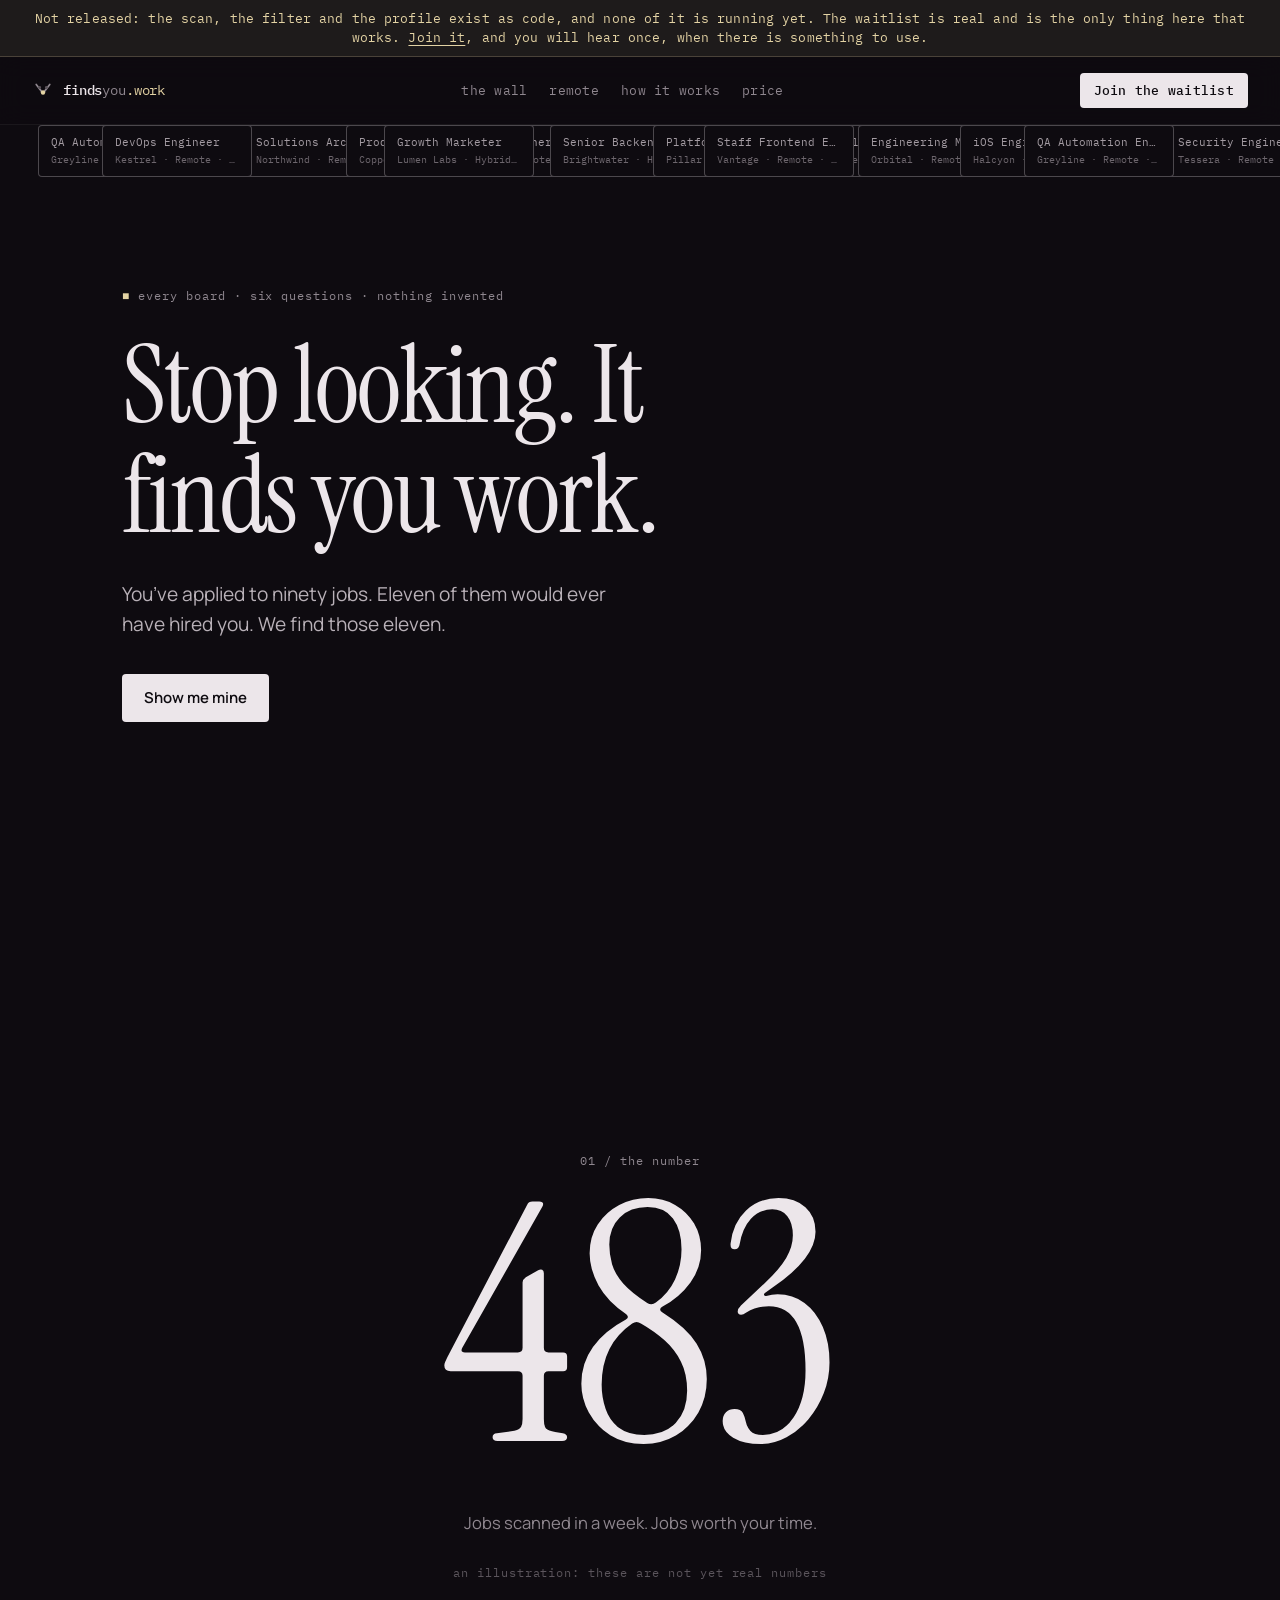
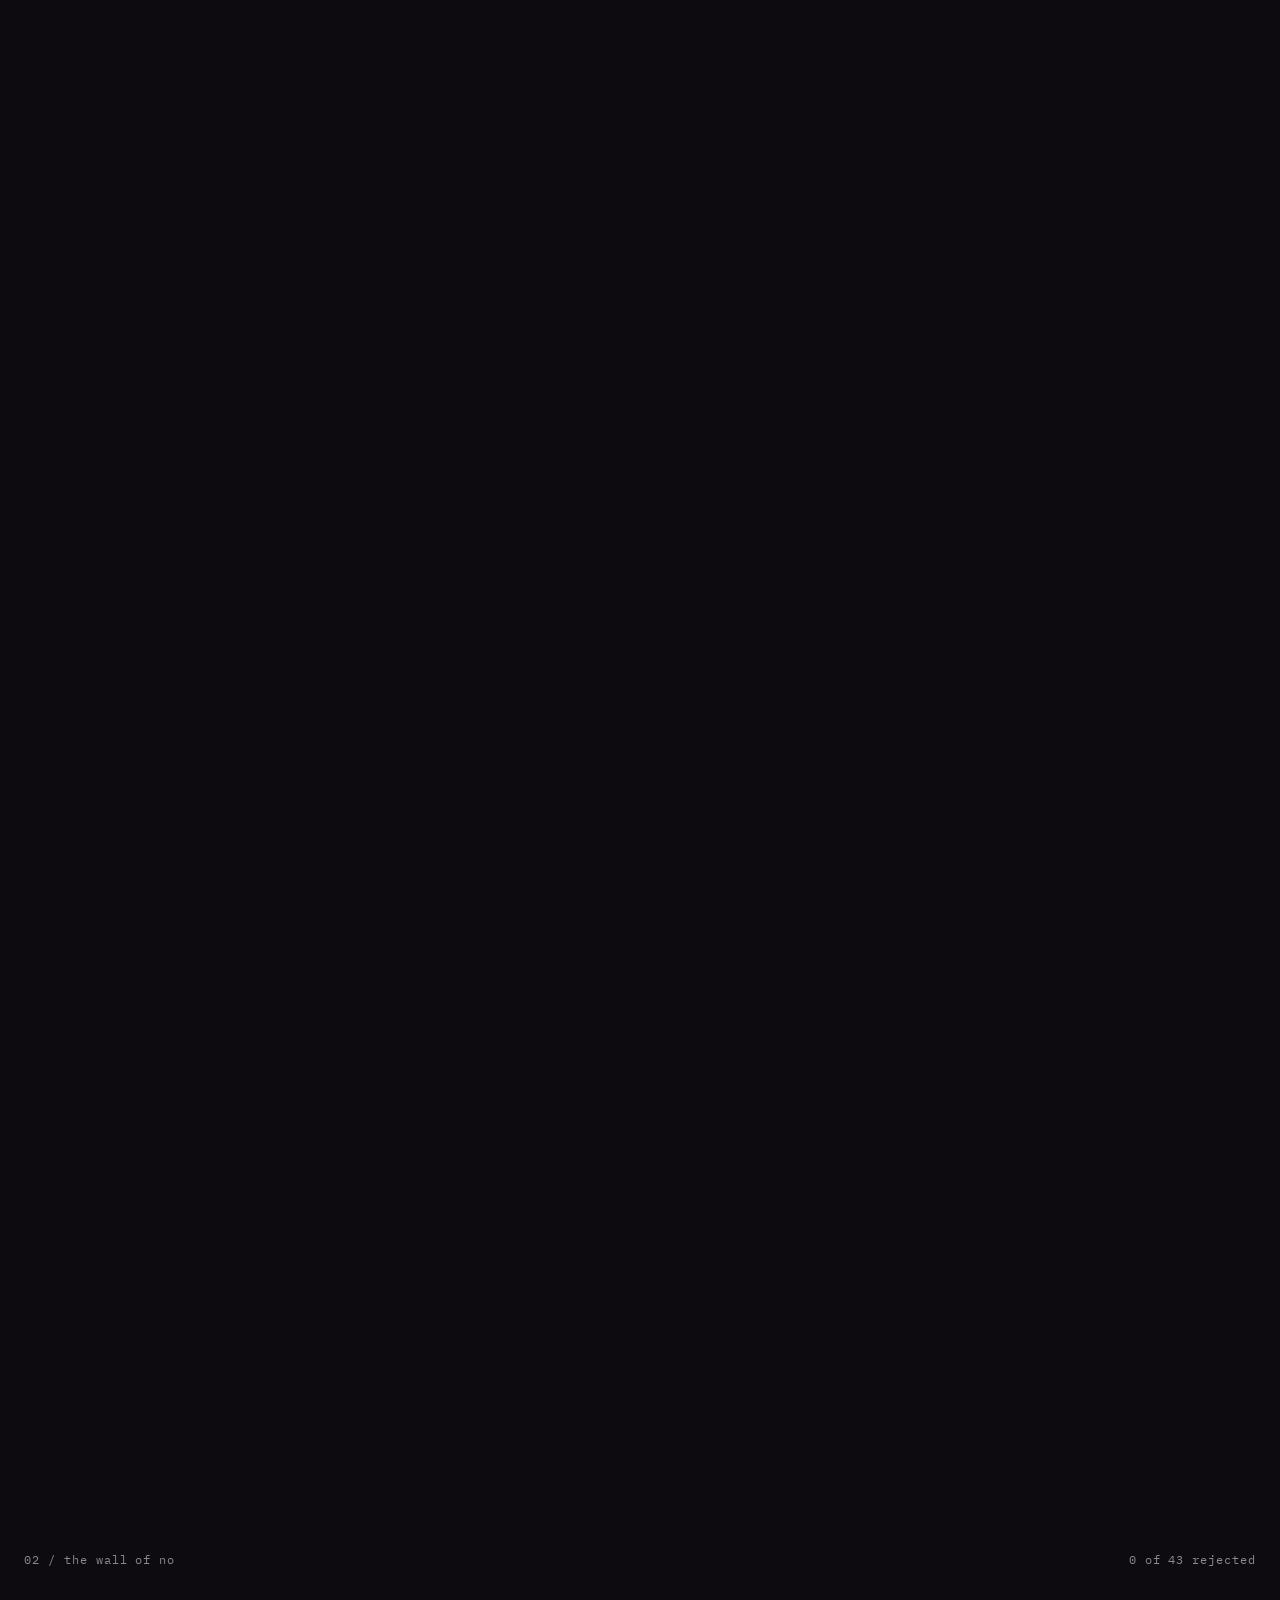
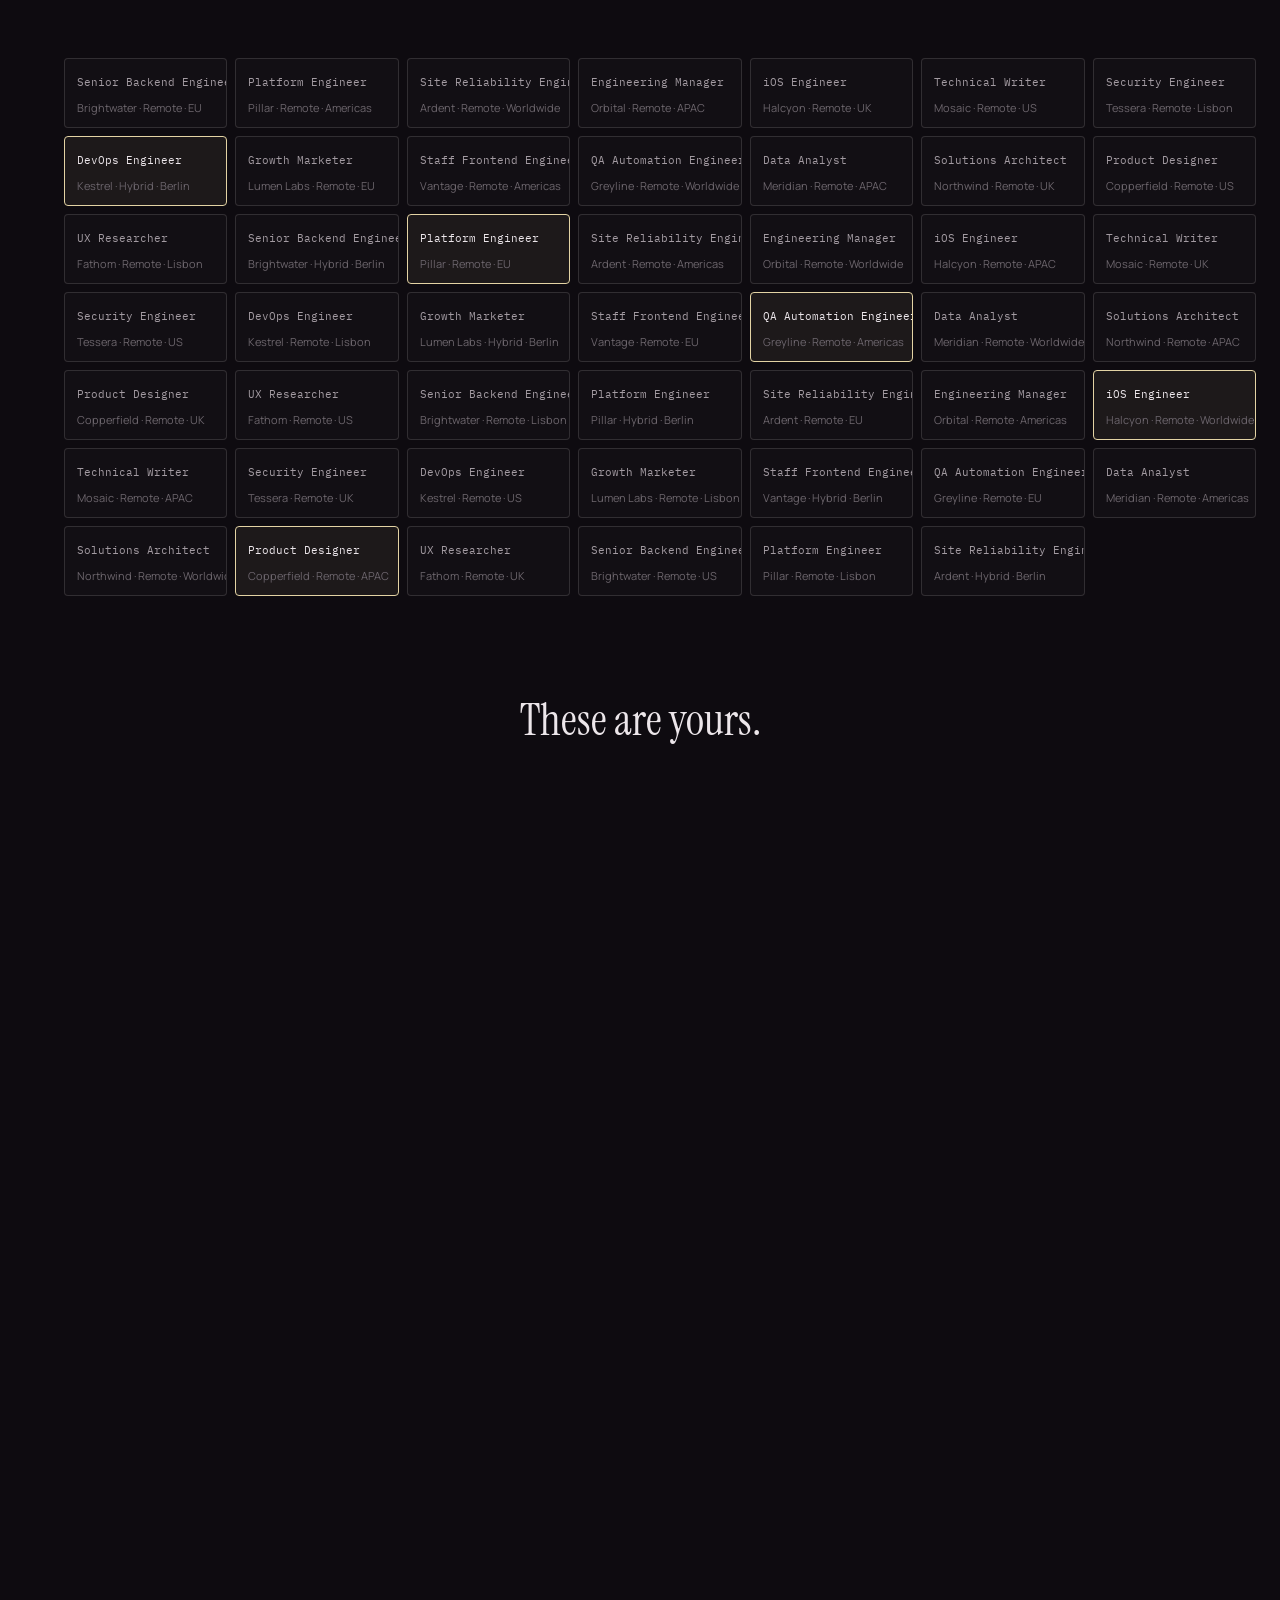
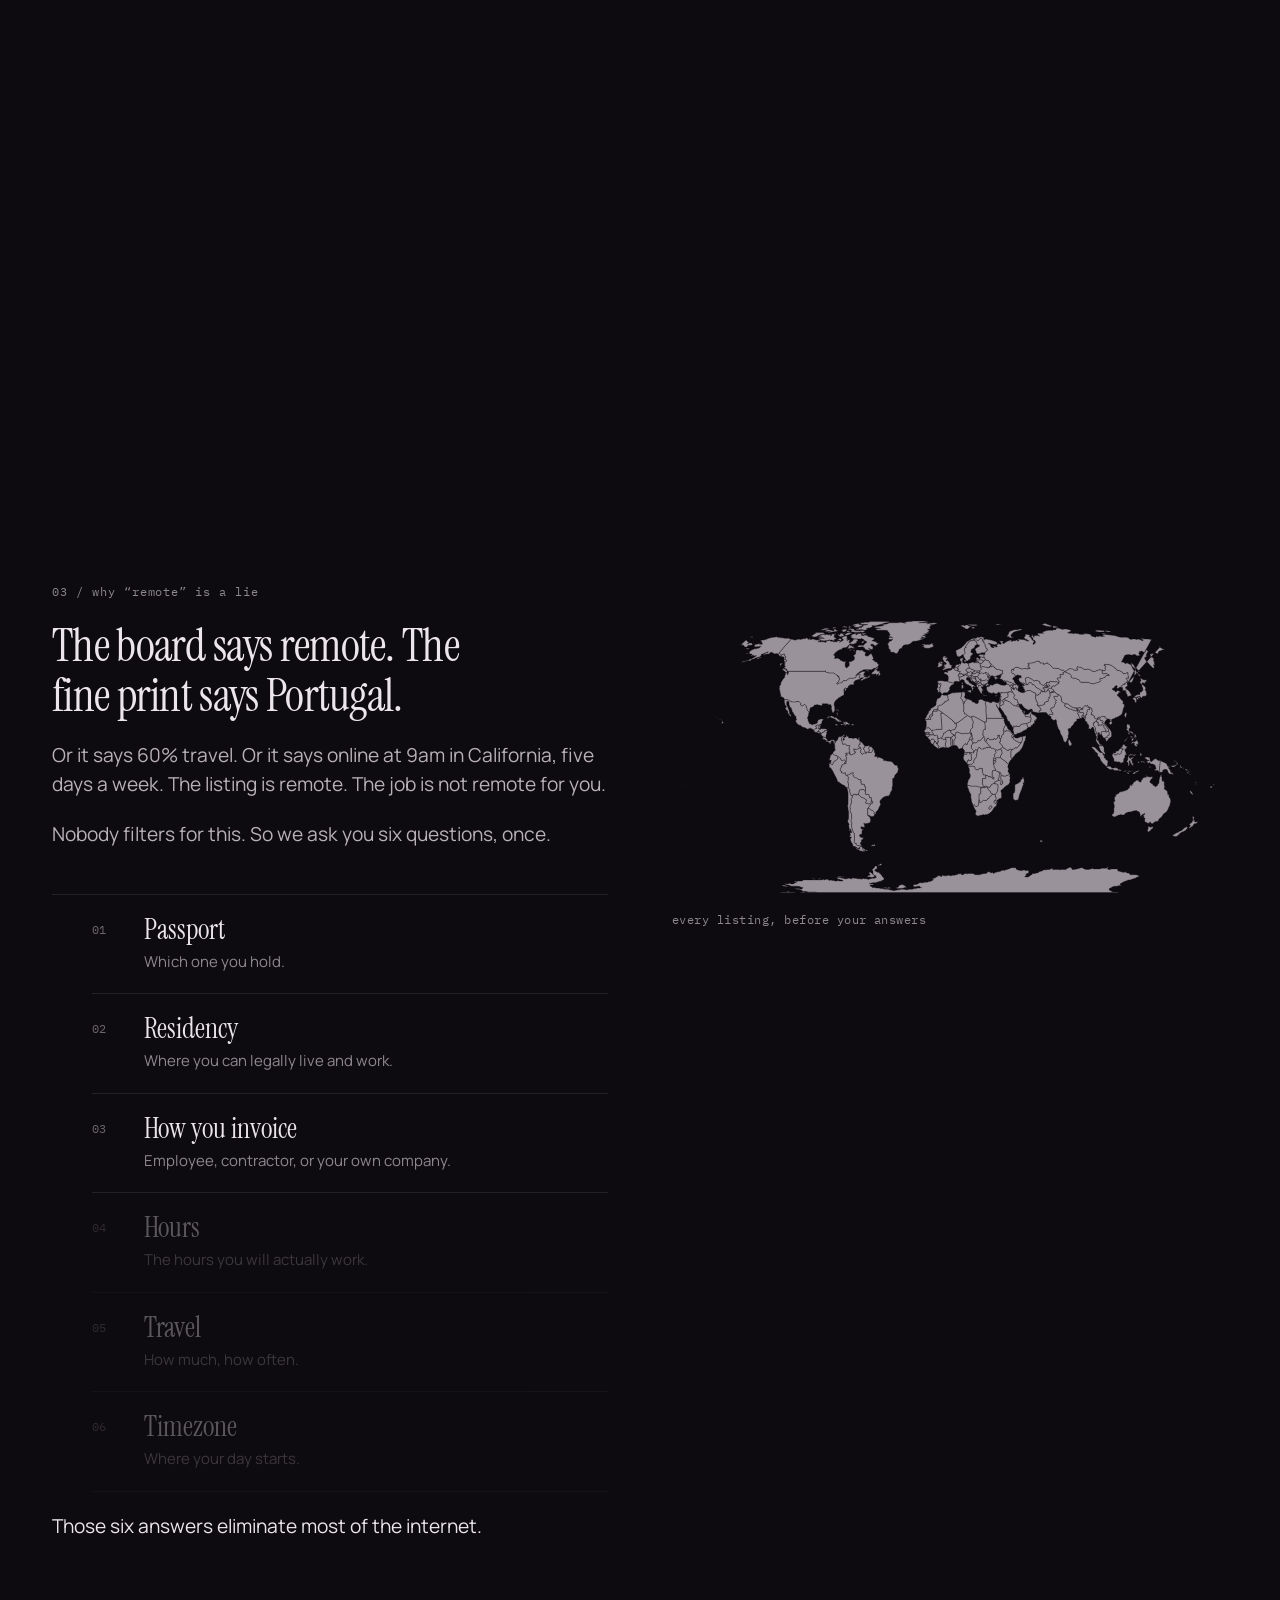
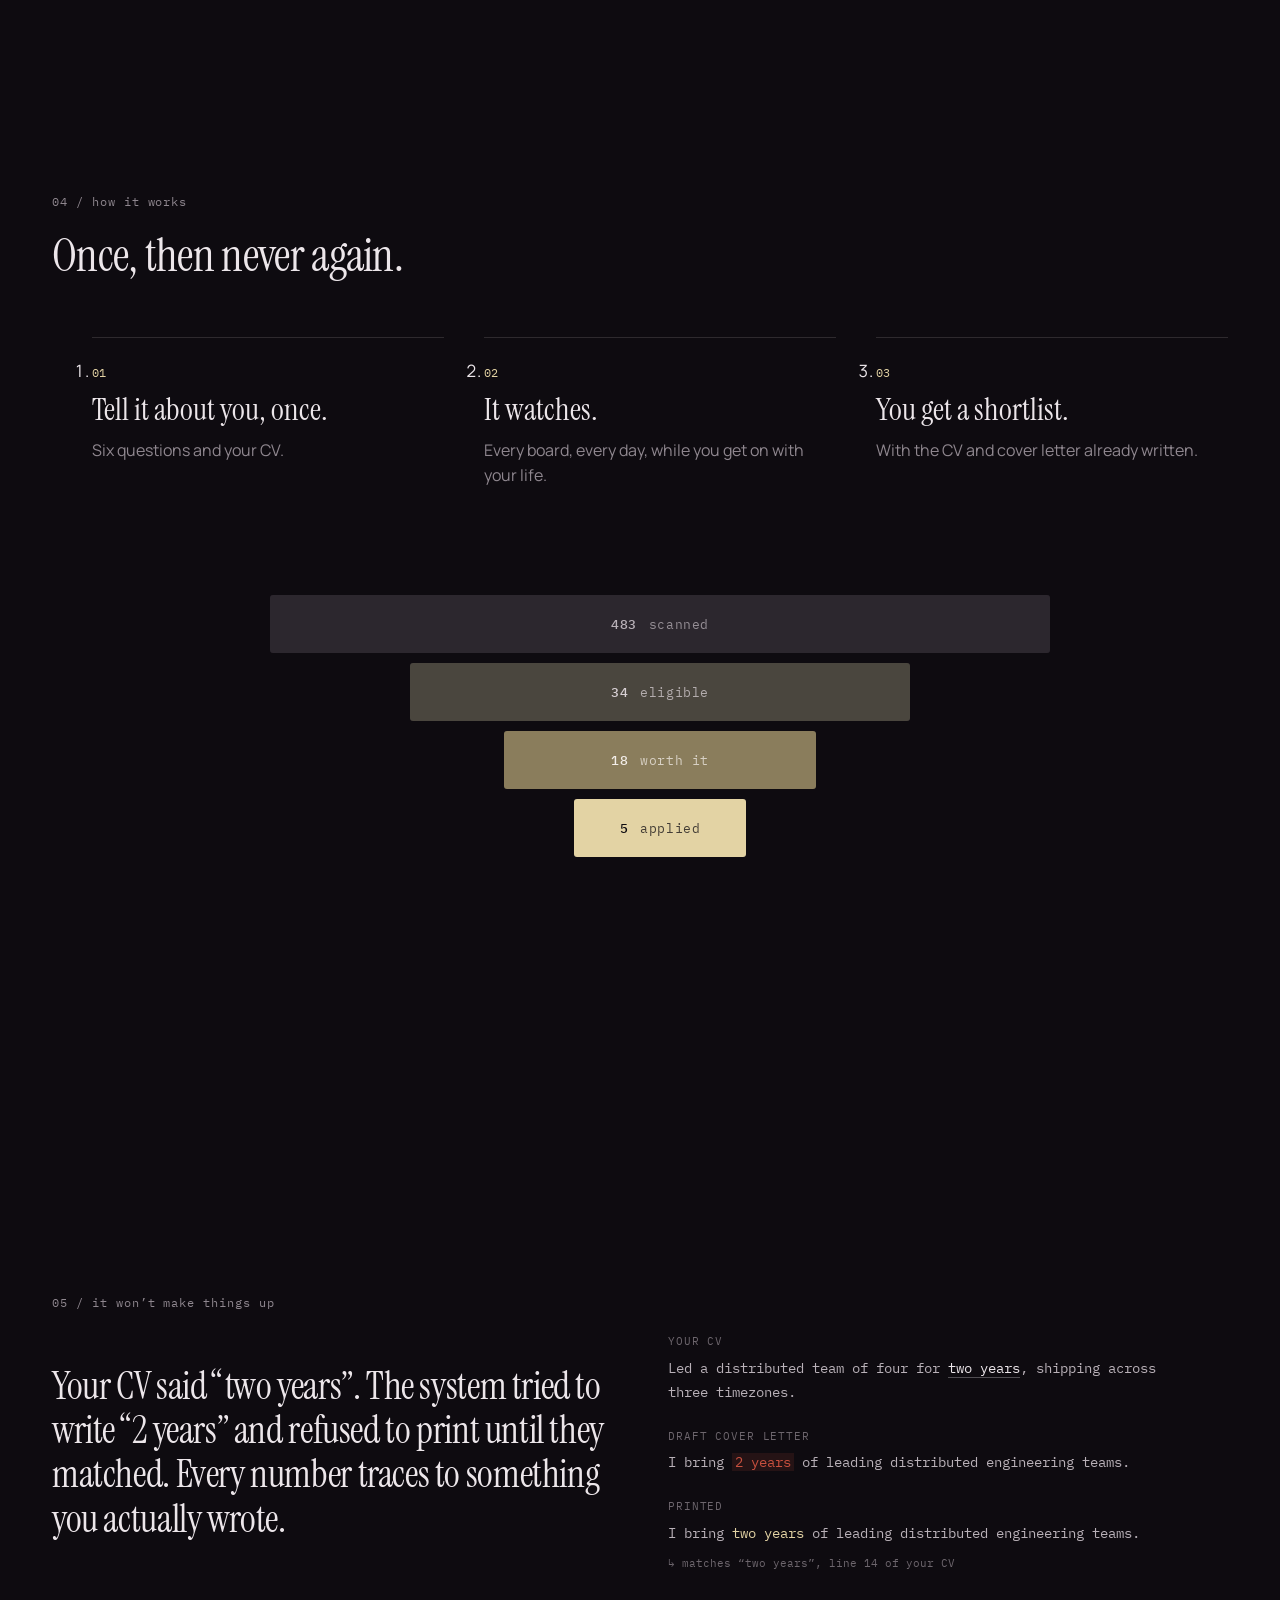
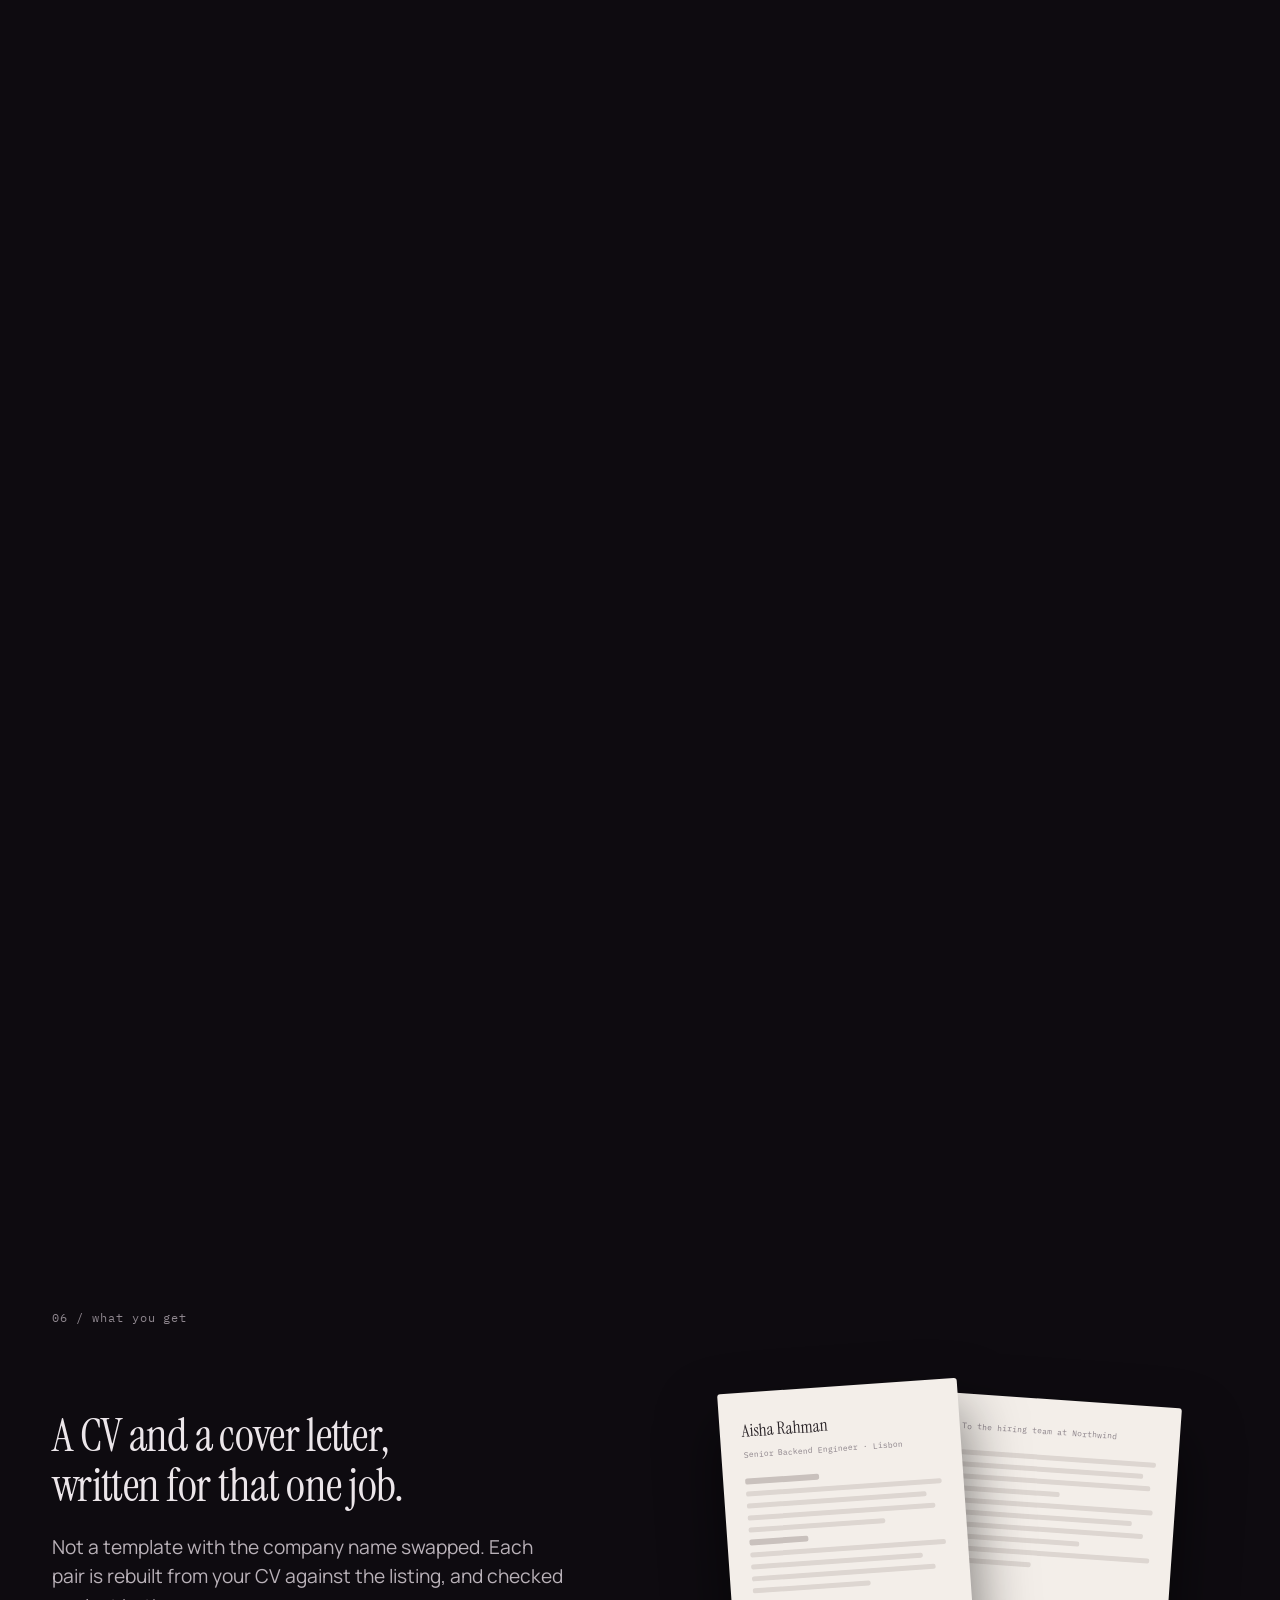
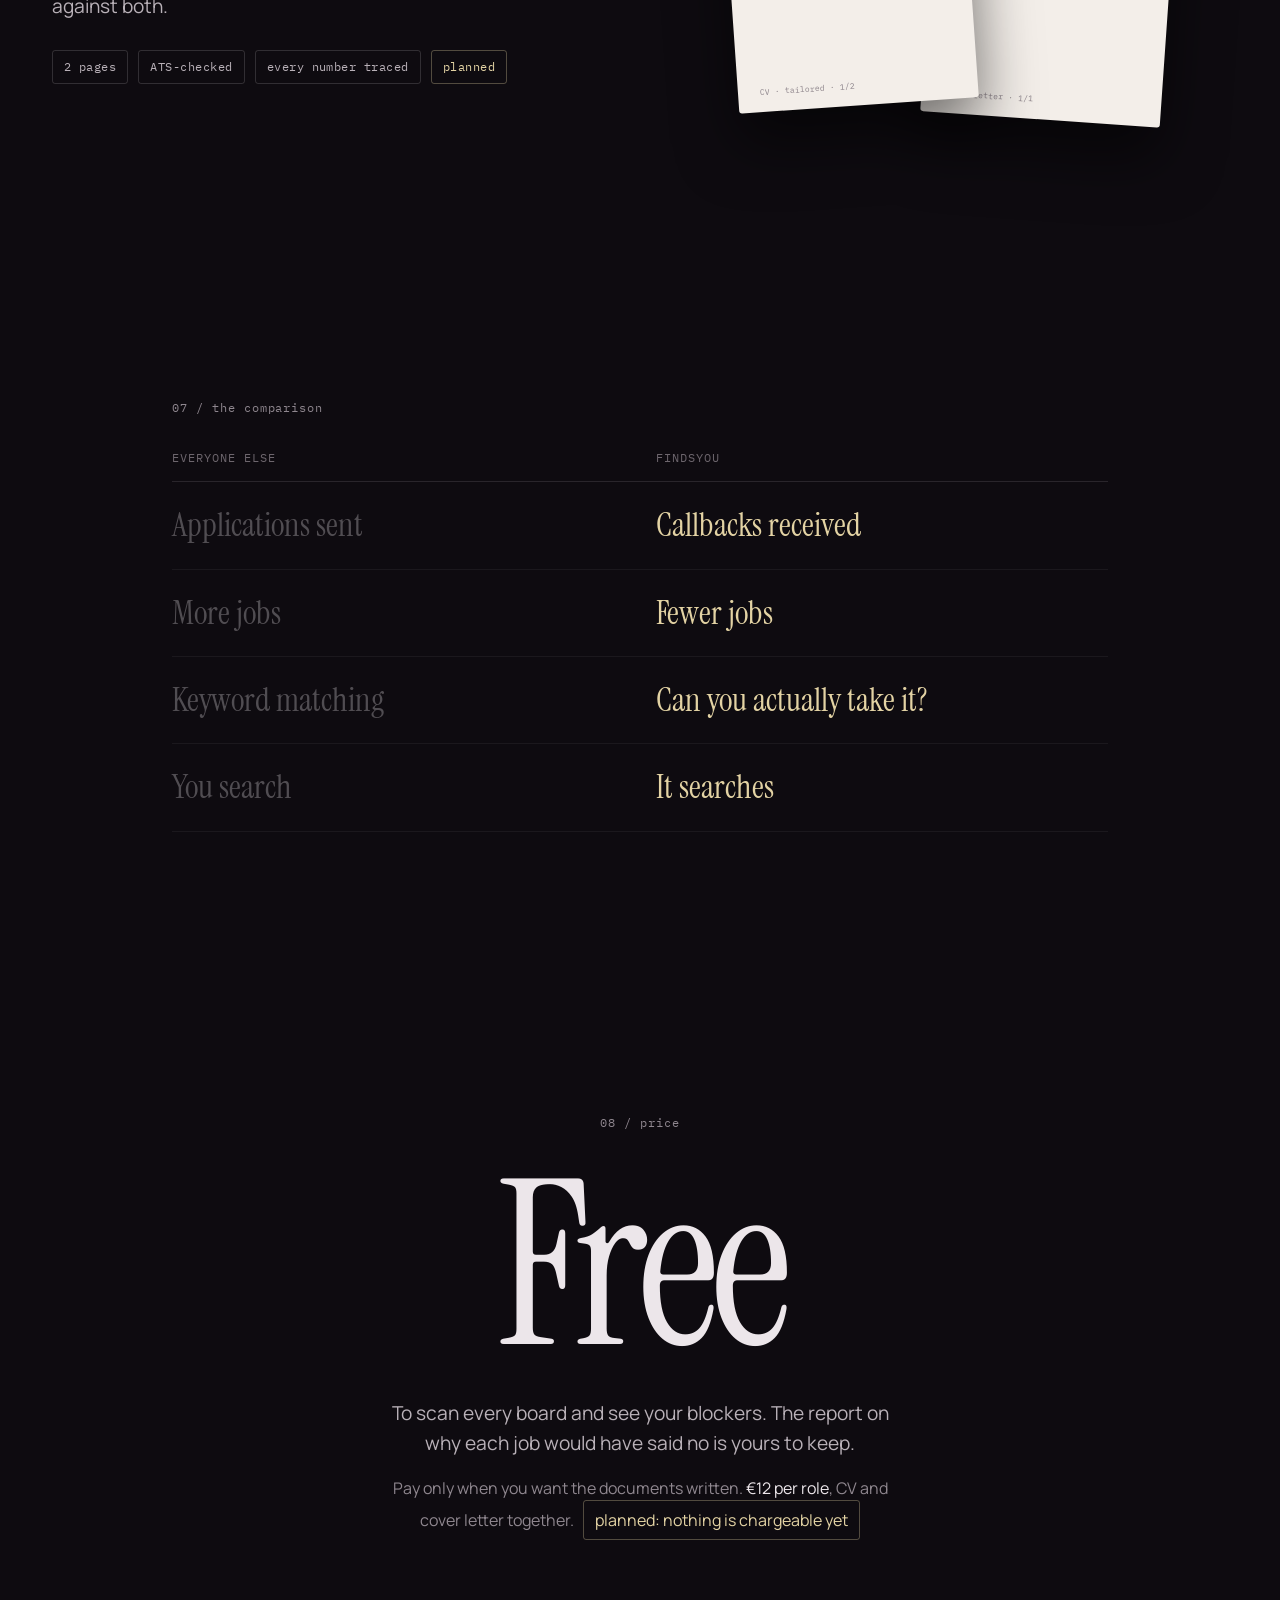
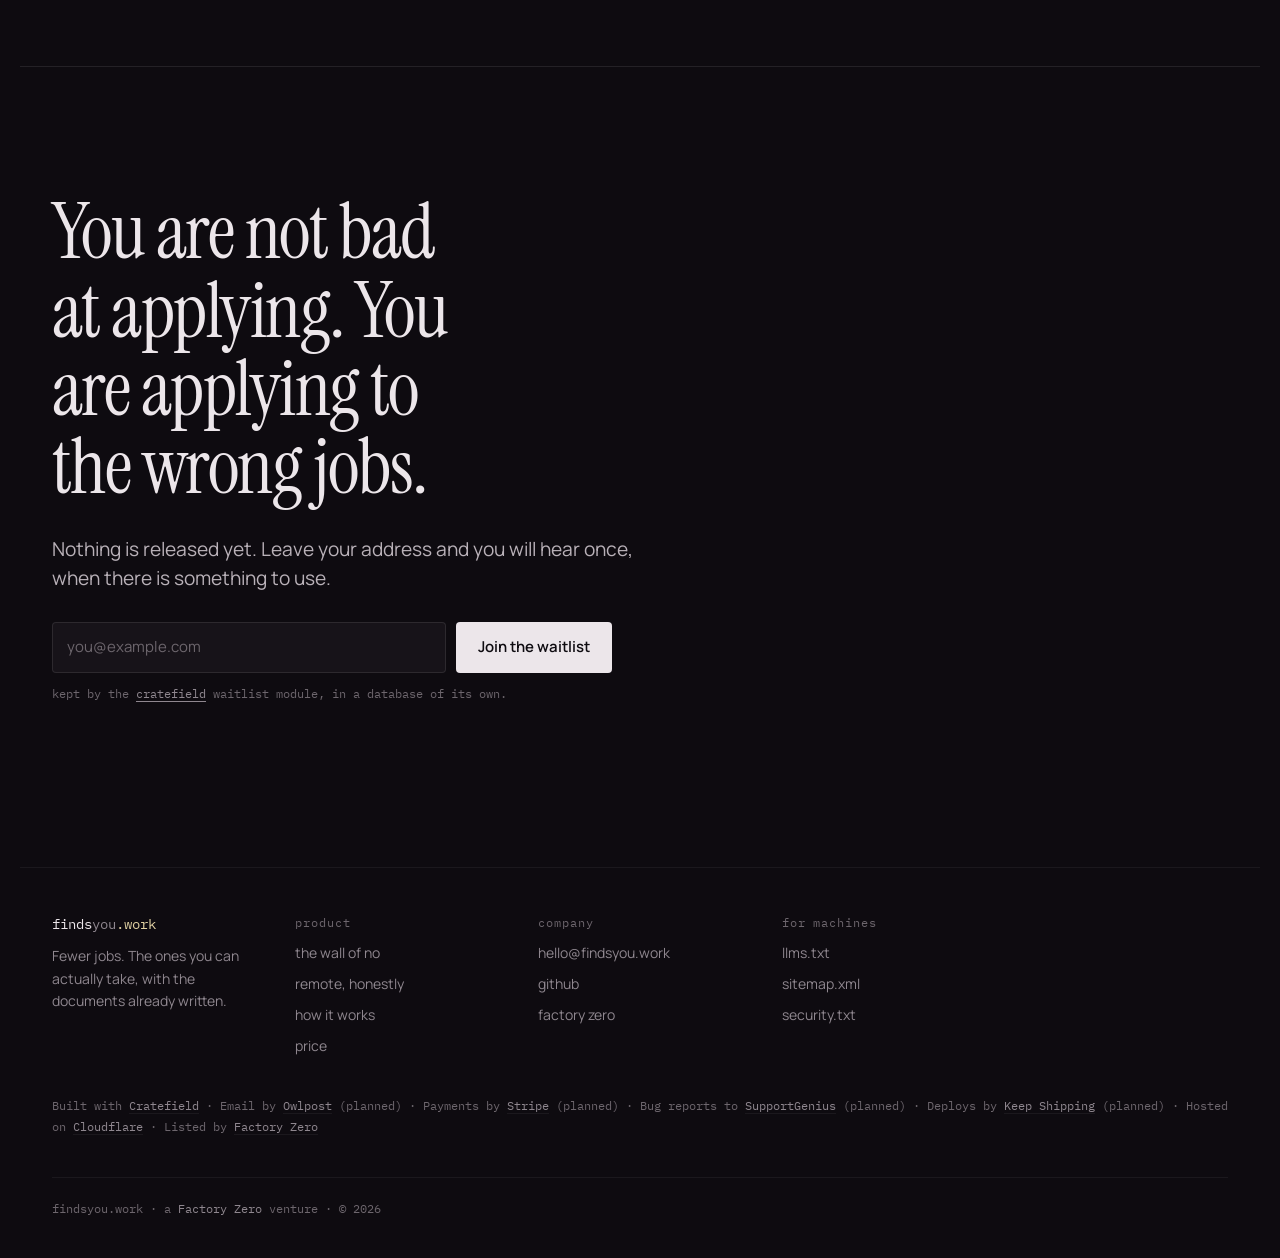
==== index.html @ 940504a4 "Footer: "Built with" strip from the Factory Zero registry Adds a footer line naming the sister ventu" ====
<!DOCTYPE html>
<html lang="en">
<head>
<meta charset="utf-8">
<meta name="viewport" content="width=device-width, initial-scale=1">
<title>FindsYou · Stop looking. It finds you work.</title>
<meta name="description" content="FindsYou is a job search that runs without you. It reads every board, throws out the jobs you could never actually take (wrong residency, wrong hours, ghost listings) and hands you the few that are left, with the CV and cover letter already written. In design; not yet built.">
<link rel="canonical" href="https://findsyou.work/">
<meta name="theme-color" content="#0e0b10">
<meta name="robots" content="index, follow, max-snippet:-1, max-image-preview:large">

<meta property="og:type" content="website">
<meta property="og:site_name" content="FindsYou">
<meta property="og:url" content="https://findsyou.work/">
<meta property="og:title" content="FindsYou · Stop looking. It finds you work.">
<meta property="og:description" content="Fewer jobs. The ones you can actually take, with the documents already written.">
<meta name="twitter:card" content="summary_large_image">
<meta name="twitter:title" content="FindsYou · Stop looking. It finds you work.">
<meta name="twitter:description" content="Fewer jobs. The ones you can actually take, with the documents already written.">

<link rel="icon" href="/assets/favicon.svg" type="image/svg+xml">
<link rel="manifest" href="/site.webmanifest">
<link rel="preconnect" href="https://fonts.googleapis.com">
<link rel="preconnect" href="https://fonts.gstatic.com" crossorigin>
<link href="https://fonts.googleapis.com/css2?family=Instrument+Serif:ital@0;1&amp;family=Manrope:wght@400;500;600&amp;family=IBM+Plex+Mono:wght@400;500&amp;display=swap" rel="stylesheet">
<link rel="stylesheet" href="/assets/findsyou.css">

<script type="application/ld+json">
{
  "@context": "https://schema.org",
  "@graph": [
    {
      "@type": "Organization",
      "@id": "https://findsyou.work/#organization",
      "name": "FindsYou",
      "url": "https://findsyou.work/",
      "email": "hello@findsyou.work",
      "parentOrganization": { "@type": "Organization", "name": "Factory Zero", "url": "https://factory0.ventures" }
    },
    {
      "@type": "WebSite",
      "@id": "https://findsyou.work/#website",
      "url": "https://findsyou.work/",
      "name": "FindsYou",
      "description": "A job search that runs without you.",
      "inLanguage": "en",
      "publisher": { "@id": "https://findsyou.work/#organization" }
    },
    {
      "@type": "SoftwareApplication",
      "@id": "https://findsyou.work/#app",
      "name": "FindsYou",
      "applicationCategory": "BusinessApplication",
      "operatingSystem": "Web",
      "url": "https://findsyou.work/",
      "publisher": { "@id": "https://findsyou.work/#organization" },
      "releaseNotes": "In design. Not released; no part of this product is available to use yet.",
      "offers": { "@type": "Offer", "price": "0", "priceCurrency": "EUR", "availability": "https://schema.org/PreOrder" }
    },
    {
      "@type": "WebPage",
      "@id": "https://findsyou.work/#webpage",
      "url": "https://findsyou.work/",
      "name": "FindsYou · Stop looking. It finds you work.",
      "isPartOf": { "@id": "https://findsyou.work/#website" },
      "about": { "@id": "https://findsyou.work/#app" }
    }
  ]
}
</script>
</head>
<body>

<p class="banner">
  Not released: the scan, the filter and the profile exist as code, and none of it is running yet.
  The waitlist is real and is the only thing here that works.
  <a href="#waitlist">Join it</a>, and you will hear once, when there is something to use.
</p>

<nav class="nav">
  <a class="mark" href="#top" aria-label="FindsYou, home">
    <svg class="mark__svg" viewBox="0 0 26 26" aria-hidden="true">
      <path class="mark__v" d="M5 6.5 L13 17 L21 6.5" fill="none" stroke-width="2" stroke-linecap="round" stroke-linejoin="round"/>
      <circle class="mark__fall mark__fall--a" cx="9" cy="10" r="1.7"/>
      <circle class="mark__fall mark__fall--b" cx="17" cy="10" r="1.7"/>
      <circle class="mark__catch" cx="13" cy="16" r="2.6"/>
    </svg>
    <span class="mark__word"><b>finds</b><span>you</span><i>.work</i></span>
  </a>
  <div class="nav__links">
    <a href="#wall">the wall</a>
    <a href="#remote">remote</a>
    <a href="#how">how it works</a>
    <a href="#price">price</a>
  </div>
  <a class="btn btn--sm" href="#waitlist">Join the waitlist</a>
</nav>

<main id="top">

  <!-- ------------------------------------------------------------ hero -->
  <section class="hero">
    <div class="rain" aria-hidden="true">
    <div class="rain__card rain__card--keep" style="left:calc(50% - 320px);--land:calc(100cqh - 130px);animation:fy-fall-stay 11s linear infinite;animation-delay:-0.70s"><b>Senior Backend Engineer</b><span>Brightwater · Remote · EU</span></div>
    <div class="rain__card rain__card--keep" style="left:calc(50% - 155px);--land:calc(100cqh - 130px);animation:fy-fall-stay 11s linear infinite;animation-delay:-3.00s"><b>Platform Engineer</b><span>Pillar · Remote · Americas</span></div>
    <div class="rain__card rain__card--keep" style="left:calc(50% + 10px);--land:calc(100cqh - 130px);animation:fy-fall-stay 11s linear infinite;animation-delay:-5.30s"><b>Site Reliability Engineer</b><span>Ardent · Remote · Worldwide</span></div>
    <div class="rain__card rain__card--keep" style="left:calc(50% + 175px);--land:calc(100cqh - 130px);animation:fy-fall-stay 11s linear infinite;animation-delay:-7.60s"><b>Engineering Manager</b><span>Orbital · Remote · APAC</span></div>
    <div class="rain__card" style="left:3%;animation:fy-fall-out 11s linear infinite;animation-delay:-0.00s"><b>QA Automation Engineer</b><span>Greyline · Remote · Worldwide</span></div>
    <div class="rain__card" style="left:11%;animation:fy-fall-out 11s linear infinite;animation-delay:-0.69s"><b>Data Analyst</b><span>Meridian · Remote · APAC</span></div>
    <div class="rain__card" style="left:19%;animation:fy-fall-out 11s linear infinite;animation-delay:-1.38s"><b>Solutions Architect</b><span>Northwind · Remote · UK</span></div>
    <div class="rain__card" style="left:27%;animation:fy-fall-out 11s linear infinite;animation-delay:-2.06s"><b>Product Designer</b><span>Copperfield · Remote · US</span></div>
    <div class="rain__card" style="left:35%;animation:fy-fall-out 11s linear infinite;animation-delay:-2.75s"><b>UX Researcher</b><span>Fathom · Remote · Lisbon</span></div>
    <div class="rain__card" style="left:43%;animation:fy-fall-out 11s linear infinite;animation-delay:-3.44s"><b>Senior Backend Engineer</b><span>Brightwater · Hybrid · Berlin</span></div>
    <div class="rain__card" style="left:51%;animation:fy-fall-out 11s linear infinite;animation-delay:-4.12s"><b>Platform Engineer</b><span>Pillar · Remote · EU</span></div>
    <div class="rain__card" style="left:59%;animation:fy-fall-out 11s linear infinite;animation-delay:-4.81s"><b>Site Reliability Engineer</b><span>Ardent · Remote · Americas</span></div>
    <div class="rain__card" style="left:67%;animation:fy-fall-out 11s linear infinite;animation-delay:-5.50s"><b>Engineering Manager</b><span>Orbital · Remote · Worldwide</span></div>
    <div class="rain__card" style="left:75%;animation:fy-fall-out 11s linear infinite;animation-delay:-6.19s"><b>iOS Engineer</b><span>Halcyon · Remote · APAC</span></div>
    <div class="rain__card" style="left:83%;animation:fy-fall-out 11s linear infinite;animation-delay:-6.88s"><b>Technical Writer</b><span>Mosaic · Remote · UK</span></div>
    <div class="rain__card" style="left:91%;animation:fy-fall-out 11s linear infinite;animation-delay:-7.56s"><b>Security Engineer</b><span>Tessera · Remote · US</span></div>
    <div class="rain__card" style="left:8%;animation:fy-fall-out 11s linear infinite;animation-delay:-8.25s"><b>DevOps Engineer</b><span>Kestrel · Remote · Lisbon</span></div>
    <div class="rain__card" style="left:30%;animation:fy-fall-out 11s linear infinite;animation-delay:-8.94s"><b>Growth Marketer</b><span>Lumen Labs · Hybrid · Berlin</span></div>
    <div class="rain__card" style="left:55%;animation:fy-fall-out 11s linear infinite;animation-delay:-9.62s"><b>Staff Frontend Engineer</b><span>Vantage · Remote · EU</span></div>
    <div class="rain__card" style="left:80%;animation:fy-fall-out 11s linear infinite;animation-delay:-10.31s"><b>QA Automation Engineer</b><span>Greyline · Remote · Americas</span></div>
    </div>
    <div class="hero__inner wrap">
      <p class="eyebrow hero__kicker"><b>■</b> every board · six questions · nothing invented</p>
      <h1 class="display">Stop looking. It finds you work.</h1>
      <p class="lede">You&rsquo;ve applied to ninety jobs. Eleven of them would ever have hired you. We find those eleven.</p>
      <a class="btn" href="#waitlist">Show me mine</a>
    </div>
  </section>

  <!-- -------------------------------------------------------- 01 number -->
  <section class="tall" id="number" data-tall="240">
    <div class="stick number">
      <p class="eyebrow">01 / the number</p>
      <p class="number__n" data-count-from="483" data-count-to="18">483</p>
      <p class="number__cap">Jobs scanned in a week. <b>Jobs worth your time.</b></p>
      <p class="eyebrow" style="margin-top:28px;opacity:.6">an illustration: these are not yet real numbers</p>
    </div>
  </section>

  <!-- ---------------------------------------------------------- 02 wall -->
  <section class="tall" id="wall" data-tall="420">
    <div class="stick wall">
      <div class="wall__head eyebrow">
        <span>02 / the wall of no</span>
        <span data-stamp-count>0 of 43 rejected</span>
      </div>
      <ul class="wall__grid" role="list">
      <li class="job">
        <span class="job__t">Senior Backend Engineer</span>
        <span class="job__m">Brightwater · Remote · EU</span>
        <span class="job__stamp" aria-hidden="true"><b>Ghost job: reposted 4×</b></span>
      </li>
      <li class="job">
        <span class="job__t">Platform Engineer</span>
        <span class="job__m">Pillar · Remote · Americas</span>
        <span class="job__stamp" aria-hidden="true"><b>Requires US hours</b></span>
      </li>
      <li class="job">
        <span class="job__t">Site Reliability Engineer</span>
        <span class="job__m">Ardent · Remote · Worldwide</span>
        <span class="job__stamp" aria-hidden="true"><b>Ghost job: reposted 4×</b></span>
      </li>
      <li class="job">
        <span class="job__t">Engineering Manager</span>
        <span class="job__m">Orbital · Remote · APAC</span>
        <span class="job__stamp" aria-hidden="true"><b>Full-time only</b></span>
      </li>
      <li class="job">
        <span class="job__t">iOS Engineer</span>
        <span class="job__m">Halcyon · Remote · UK</span>
        <span class="job__stamp" aria-hidden="true"><b>No sponsorship</b></span>
      </li>
      <li class="job">
        <span class="job__t">Technical Writer</span>
        <span class="job__m">Mosaic · Remote · US</span>
        <span class="job__stamp" aria-hidden="true"><b>Ghost job: reposted 4×</b></span>
      </li>
      <li class="job">
        <span class="job__t">Security Engineer</span>
        <span class="job__m">Tessera · Remote · Lisbon</span>
        <span class="job__stamp" aria-hidden="true"><b>50–60% travel</b></span>
      </li>
      <li class="job job--keep" data-keep>
        <span class="job__t">DevOps Engineer</span>
        <span class="job__m">Kestrel · Hybrid · Berlin</span>
      </li>
      <li class="job">
        <span class="job__t">Growth Marketer</span>
        <span class="job__m">Lumen Labs · Remote · EU</span>
        <span class="job__stamp" aria-hidden="true"><b>Residency-locked to Germany</b></span>
      </li>
      <li class="job">
        <span class="job__t">Staff Frontend Engineer</span>
        <span class="job__m">Vantage · Remote · Americas</span>
        <span class="job__stamp" aria-hidden="true"><b>Full-time only</b></span>
      </li>
      <li class="job">
        <span class="job__t">QA Automation Engineer</span>
        <span class="job__m">Greyline · Remote · Worldwide</span>
        <span class="job__stamp" aria-hidden="true"><b>50–60% travel</b></span>
      </li>
      <li class="job">
        <span class="job__t">Data Analyst</span>
        <span class="job__m">Meridian · Remote · APAC</span>
        <span class="job__stamp" aria-hidden="true"><b>No sponsorship</b></span>
      </li>
      <li class="job">
        <span class="job__t">Solutions Architect</span>
        <span class="job__m">Northwind · Remote · UK</span>
        <span class="job__stamp" aria-hidden="true"><b>Full-time only</b></span>
      </li>
      <li class="job">
        <span class="job__t">Product Designer</span>
        <span class="job__m">Copperfield · Remote · US</span>
        <span class="job__stamp" aria-hidden="true"><b>50–60% travel</b></span>
      </li>
      <li class="job">
        <span class="job__t">UX Researcher</span>
        <span class="job__m">Fathom · Remote · Lisbon</span>
        <span class="job__stamp" aria-hidden="true"><b>Full-time only</b></span>
      </li>
      <li class="job">
        <span class="job__t">Senior Backend Engineer</span>
        <span class="job__m">Brightwater · Hybrid · Berlin</span>
        <span class="job__stamp" aria-hidden="true"><b>Residency-locked to Germany</b></span>
      </li>
      <li class="job job--keep" data-keep>
        <span class="job__t">Platform Engineer</span>
        <span class="job__m">Pillar · Remote · EU</span>
      </li>
      <li class="job">
        <span class="job__t">Site Reliability Engineer</span>
        <span class="job__m">Ardent · Remote · Americas</span>
        <span class="job__stamp" aria-hidden="true"><b>50–60% travel</b></span>
      </li>
      <li class="job">
        <span class="job__t">Engineering Manager</span>
        <span class="job__m">Orbital · Remote · Worldwide</span>
        <span class="job__stamp" aria-hidden="true"><b>No sponsorship</b></span>
      </li>
      <li class="job">
        <span class="job__t">iOS Engineer</span>
        <span class="job__m">Halcyon · Remote · APAC</span>
        <span class="job__stamp" aria-hidden="true"><b>Ghost job: reposted 4×</b></span>
      </li>
      <li class="job">
        <span class="job__t">Technical Writer</span>
        <span class="job__m">Mosaic · Remote · UK</span>
        <span class="job__stamp" aria-hidden="true"><b>Residency-locked to Germany</b></span>
      </li>
      <li class="job">
        <span class="job__t">Security Engineer</span>
        <span class="job__m">Tessera · Remote · US</span>
        <span class="job__stamp" aria-hidden="true"><b>Ghost job: reposted 4×</b></span>
      </li>
      <li class="job">
        <span class="job__t">DevOps Engineer</span>
        <span class="job__m">Kestrel · Remote · Lisbon</span>
        <span class="job__stamp" aria-hidden="true"><b>Requires US hours</b></span>
      </li>
      <li class="job">
        <span class="job__t">Growth Marketer</span>
        <span class="job__m">Lumen Labs · Hybrid · Berlin</span>
        <span class="job__stamp" aria-hidden="true"><b>Full-time only</b></span>
      </li>
      <li class="job">
        <span class="job__t">Staff Frontend Engineer</span>
        <span class="job__m">Vantage · Remote · EU</span>
        <span class="job__stamp" aria-hidden="true"><b>Residency-locked to Germany</b></span>
      </li>
      <li class="job job--keep" data-keep>
        <span class="job__t">QA Automation Engineer</span>
        <span class="job__m">Greyline · Remote · Americas</span>
      </li>
      <li class="job">
        <span class="job__t">Data Analyst</span>
        <span class="job__m">Meridian · Remote · Worldwide</span>
        <span class="job__stamp" aria-hidden="true"><b>Requires US hours</b></span>
      </li>
      <li class="job">
        <span class="job__t">Solutions Architect</span>
        <span class="job__m">Northwind · Remote · APAC</span>
        <span class="job__stamp" aria-hidden="true"><b>Requires US hours</b></span>
      </li>
      <li class="job">
        <span class="job__t">Product Designer</span>
        <span class="job__m">Copperfield · Remote · UK</span>
        <span class="job__stamp" aria-hidden="true"><b>No sponsorship</b></span>
      </li>
      <li class="job">
        <span class="job__t">UX Researcher</span>
        <span class="job__m">Fathom · Remote · US</span>
        <span class="job__stamp" aria-hidden="true"><b>Requires US hours</b></span>
      </li>
      <li class="job">
        <span class="job__t">Senior Backend Engineer</span>
        <span class="job__m">Brightwater · Remote · Lisbon</span>
        <span class="job__stamp" aria-hidden="true"><b>50–60% travel</b></span>
      </li>
      <li class="job">
        <span class="job__t">Platform Engineer</span>
        <span class="job__m">Pillar · Hybrid · Berlin</span>
        <span class="job__stamp" aria-hidden="true"><b>No sponsorship</b></span>
      </li>
      <li class="job">
        <span class="job__t">Site Reliability Engineer</span>
        <span class="job__m">Ardent · Remote · EU</span>
        <span class="job__stamp" aria-hidden="true"><b>Full-time only</b></span>
      </li>
      <li class="job">
        <span class="job__t">Engineering Manager</span>
        <span class="job__m">Orbital · Remote · Americas</span>
        <span class="job__stamp" aria-hidden="true"><b>Requires US hours</b></span>
      </li>
      <li class="job job--keep" data-keep>
        <span class="job__t">iOS Engineer</span>
        <span class="job__m">Halcyon · Remote · Worldwide</span>
      </li>
      <li class="job">
        <span class="job__t">Technical Writer</span>
        <span class="job__m">Mosaic · Remote · APAC</span>
        <span class="job__stamp" aria-hidden="true"><b>Full-time only</b></span>
      </li>
      <li class="job">
        <span class="job__t">Security Engineer</span>
        <span class="job__m">Tessera · Remote · UK</span>
        <span class="job__stamp" aria-hidden="true"><b>Ghost job: reposted 4×</b></span>
      </li>
      <li class="job">
        <span class="job__t">DevOps Engineer</span>
        <span class="job__m">Kestrel · Remote · US</span>
        <span class="job__stamp" aria-hidden="true"><b>50–60% travel</b></span>
      </li>
      <li class="job">
        <span class="job__t">Growth Marketer</span>
        <span class="job__m">Lumen Labs · Remote · Lisbon</span>
        <span class="job__stamp" aria-hidden="true"><b>Full-time only</b></span>
      </li>
      <li class="job">
        <span class="job__t">Staff Frontend Engineer</span>
        <span class="job__m">Vantage · Hybrid · Berlin</span>
        <span class="job__stamp" aria-hidden="true"><b>Requires US hours</b></span>
      </li>
      <li class="job">
        <span class="job__t">QA Automation Engineer</span>
        <span class="job__m">Greyline · Remote · EU</span>
        <span class="job__stamp" aria-hidden="true"><b>No sponsorship</b></span>
      </li>
      <li class="job">
        <span class="job__t">Data Analyst</span>
        <span class="job__m">Meridian · Remote · Americas</span>
        <span class="job__stamp" aria-hidden="true"><b>Residency-locked to Germany</b></span>
      </li>
      <li class="job">
        <span class="job__t">Solutions Architect</span>
        <span class="job__m">Northwind · Remote · Worldwide</span>
        <span class="job__stamp" aria-hidden="true"><b>No sponsorship</b></span>
      </li>
      <li class="job job--keep" data-keep>
        <span class="job__t">Product Designer</span>
        <span class="job__m">Copperfield · Remote · APAC</span>
      </li>
      <li class="job">
        <span class="job__t">UX Researcher</span>
        <span class="job__m">Fathom · Remote · UK</span>
        <span class="job__stamp" aria-hidden="true"><b>Residency-locked to Germany</b></span>
      </li>
      <li class="job">
        <span class="job__t">Senior Backend Engineer</span>
        <span class="job__m">Brightwater · Remote · US</span>
        <span class="job__stamp" aria-hidden="true"><b>50–60% travel</b></span>
      </li>
      <li class="job">
        <span class="job__t">Platform Engineer</span>
        <span class="job__m">Pillar · Remote · Lisbon</span>
        <span class="job__stamp" aria-hidden="true"><b>Requires US hours</b></span>
      </li>
      <li class="job">
        <span class="job__t">Site Reliability Engineer</span>
        <span class="job__m">Ardent · Hybrid · Berlin</span>
        <span class="job__stamp" aria-hidden="true"><b>Residency-locked to Germany</b></span>
      </li>
      </ul>
      <p class="wall__yours">These are yours.</p>
    </div>
  </section>

  <!-- -------------------------------------------------------- 03 remote -->
  <section class="band wrap" id="remote">
    <p class="eyebrow">03 / why &ldquo;remote&rdquo; is a lie</p>
    <div class="split" style="margin-top:20px">
      <div class="prose">
        <h2 class="h2">The board says remote. The fine print says Portugal.</h2>
        <p>Or it says 60% travel. Or it says online at 9am in California, five days a week. The listing is remote. The job is not remote for you.</p>
        <p>Nobody filters for this. So we ask you six questions, once.</p>
        <ol class="qs" role="list">
        <li class="q"><span class="q__n">01</span><div><span class="q__t">Passport</span><span class="q__s">Which one you hold.</span></div></li>
        <li class="q"><span class="q__n">02</span><div><span class="q__t">Residency</span><span class="q__s">Where you can legally live and work.</span></div></li>
        <li class="q"><span class="q__n">03</span><div><span class="q__t">How you invoice</span><span class="q__s">Employee, contractor, or your own company.</span></div></li>
        <li class="q"><span class="q__n">04</span><div><span class="q__t">Hours</span><span class="q__s">The hours you will actually work.</span></div></li>
        <li class="q"><span class="q__n">05</span><div><span class="q__t">Travel</span><span class="q__s">How much, how often.</span></div></li>
        <li class="q"><span class="q__n">06</span><div><span class="q__t">Timezone</span><span class="q__s">Where your day starts.</span></div></li>
        </ol>
        <p class="out">Those six answers eliminate most of the internet.</p>
      </div>
      <div class="mapwrap">
        <div class="map" data-map><svg xmlns="http://www.w3.org/2000/svg" viewBox="0 0 960 470" role="img" aria-label="World map. Countries dim as each answer narrows where you can work."><g fill="#9a929a" stroke="#0e0b10" stroke-width="0.6"><path data-c="242" d="M932,286L932,285L933,286L932,288L931,288L929,288L929,286L931,285L932,286ZM22,281L23,281L23,283ZM935,283L934,284L934,283L935,282L936,282L938,281Z"/><path data-c="834" d="M567,236L568,237L577,243L577,244L581,247L580,251L580,253L581,254L581,255L581,256L581,257L580,259L581,261L582,263L583,264L581,266L578,267L577,267L576,268L574,268L573,268L570,267L568,268L568,264L567,262L566,261L564,261L563,260L561,260L560,259L559,258L558,255L556,253L556,251L556,250L555,247L556,247L557,246L558,244L559,243L559,242L558,241L559,240L559,238L558,237L559,236L562,236L567,236Z"/><path data-c="732" d="M459,151L458,152L458,156L450,156L450,164L448,164L447,166L447,170L438,170L437,171L437,170L443,169L443,168L444,167L445,163L449,160L450,156L451,156L452,153L454,153L455,153L456,153L457,153L458,152L458,151L459,151Z"/><path data-c="124" d="M201,87L198,85L198,83L194,82L194,80L196,78L194,77L195,74L194,72L195,71L197,70L198,68L195,66L196,63L196,61L195,60L194,59L194,57L191,58L188,60L188,58L187,57L186,56L184,56L197,41L206,31L209,32L211,33L213,33L216,32L219,31L221,32L225,31L229,30L229,31L231,30L233,29L234,30L235,32L239,30L238,32L241,32L242,31L244,31L246,32L250,33L252,33L255,33L256,34L252,36L256,36L261,36L263,36L264,37L267,36L266,35L268,34L270,34L272,33L273,34L274,35L277,35L279,36L283,36L285,36L286,34L288,34L291,35L289,37L292,35L293,35L296,33L295,31L293,30L295,27L299,26L301,26L302,27L303,30L301,31L304,32L302,34L306,32L307,34L306,36L306,38L310,36L312,34L314,31L317,31L319,31L321,33L321,34L319,35L319,37L318,38L313,40L310,40L309,39L307,40L304,43L303,44L300,46L297,46L294,47L293,49L291,49L287,51L283,54L281,56L279,59L282,60L281,62L281,65L285,64L288,65L290,66L291,68L293,68L295,70L298,70L301,70L299,72L299,75L299,78L301,81L303,80L306,77L306,73L305,71L309,70L313,68L315,66L315,64L315,62L313,60L317,57L317,55L318,50L320,50L323,50L325,51L327,50L329,51L331,52L331,53L335,54L334,56L333,59L335,60L336,61L339,60L342,57L344,56L345,58L347,62L348,65L346,67L349,68L350,70L353,71L354,71L355,74L356,74L357,75L356,78L354,80L352,81L348,82L345,84L341,84L336,84L333,84L331,84L328,86L325,87L320,91L317,94L319,93L324,90L329,87L333,87L334,88L332,90L331,93L332,96L334,97L338,97L341,93L341,95L342,96L339,98L333,100L331,101L327,103L326,103L326,101L331,98L327,98L325,99L323,97L325,93L324,92L322,93L322,92L319,94L318,96L317,98L316,98L315,98L314,99L310,99L306,99L305,100L302,102L301,103L299,103L296,103L295,104L295,105L292,107L289,107L286,109L285,109L284,108L285,108L285,107L287,105L288,103L289,101L289,98L287,97L288,96L287,96L286,95L287,95L286,95L285,95L286,95L285,94L284,93L282,92L281,91L279,90L276,90L273,90L271,90L269,89L267,89L266,88L265,88L265,86L264,87L260,87L252,87L244,87L237,87L230,87L224,87L217,87L215,87L208,87L201,87ZM306,50L309,49L311,49L308,51L306,51L306,50ZM330,24L328,22L329,21L330,21L334,21L336,23L334,23L332,23L330,24ZM313,51L315,50L316,50L316,51L314,52L313,52L313,51ZM307,18L306,19L303,19L301,18L303,17L306,17L307,18ZM312,12L311,13L308,12L311,12L312,12ZM309,10L310,10L309,11L306,12L305,11L305,10L306,9L308,10L309,10ZM316,20L314,19L309,19L310,17L310,16L309,15L306,15L304,14L306,13L309,13L311,14L314,14L315,15L314,16L316,16L317,17L319,17L322,17L325,17L329,16L332,17L333,17L333,18L331,19L328,20L326,19L320,20L316,20ZM282,11L284,11L283,12L279,13L277,12L279,11L282,11ZM284,10L286,10L283,10L280,10L281,10L283,10L284,10ZM356,81L354,83L352,85L354,84L355,85L354,86L356,87L357,86L359,87L358,89L359,88L359,90L360,92L358,94L357,94L356,94L357,91L356,91L353,94L352,94L353,92L351,91L349,92L345,92L344,91L346,90L345,89L348,87L351,83L353,81L355,80L356,80L356,81ZM310,43L312,44L314,45L314,46L315,46L316,47L314,47L311,47L310,46L308,47L304,48L304,47L301,47L304,46L305,44L307,41L309,42L308,43L310,42L310,43ZM331,25L333,24L337,25L339,26L338,27L342,27L343,28L347,29L349,30L349,32L345,34L349,35L352,36L354,38L357,38L355,40L351,43L349,42L347,40L344,40L343,41L344,43L347,44L347,45L347,47L346,49L344,49L339,47L341,49L343,50L343,51L337,50L334,49L332,47L333,47L330,45L328,44L328,45L322,45L320,44L323,42L327,42L331,42L331,41L332,40L336,37L336,36L335,35L333,34L330,33L331,33L330,31L328,31L327,30L326,31L322,31L315,31L312,30L309,29L308,29L311,27L308,27L309,25L312,23L315,22L320,21L317,23L318,24L321,22L326,21L328,24L327,25L331,25ZM304,20L308,20L311,21L307,23L304,24L301,25L299,25L299,23L300,22L302,21L304,20ZM256,16L261,14L266,12L269,13L272,12L270,14L268,15L266,15L261,16L258,16L256,16ZM188,73L191,73L188,76L188,78L187,78L187,77L187,76L186,75L187,74L188,73ZM295,9L298,9L302,10L302,11L302,12L299,11L297,11L293,11L296,10L294,9L295,9ZM199,89L198,89L195,88L195,87L193,86L193,85L191,85L191,83L192,82L194,83L195,83L197,84L197,85L198,86L199,87L199,89ZM255,20L257,20L261,20L263,21L264,22L261,23L255,24L251,26L250,27L244,28L244,27L240,26L242,25L245,23L248,21L248,20L255,20ZM283,16L285,16L287,16L286,17L284,18L277,19L272,20L269,20L269,19L274,18L266,18L263,18L268,15L271,15L275,16L277,17L280,17L279,15L282,14L283,14L283,15L283,16ZM280,23L281,24L280,26L280,28L282,29L284,30L283,31L280,32L281,33L279,34L276,33L273,33L271,33L267,34L261,34L258,34L257,33L255,32L253,33L253,31L254,30L257,30L260,30L263,30L260,29L255,29L253,29L253,28L258,27L255,27L252,27L255,25L258,24L264,22L265,23L263,24L268,23L270,24L273,23L274,24L274,26L275,25L276,23L278,22L280,23ZM290,24L290,22L293,21L295,22L298,21L298,22L295,23L298,24L296,26L292,27L290,27L289,26L286,24L287,23L290,24ZM281,22L283,22L284,22L281,24L280,22L281,22ZM302,14L302,15L301,17L299,18L296,19L294,18L295,17L292,17L294,15L295,15L299,14L301,15L302,14ZM314,6L316,5L318,5L322,4L323,6L325,6L328,6L328,8L329,8L326,9L322,11L318,11L315,11L314,10L315,9L317,8L313,8L312,8L312,7L314,6ZM325,3L328,3L330,3L333,2L337,2L339,2L340,2L342,1L345,1L348,1L353,1L354,1L359,1L363,1L366,1L370,1L374,1L376,2L371,3L367,4L365,4L368,4L363,5L360,6L356,7L352,8L351,8L345,8L347,9L346,9L346,10L344,11L341,12L339,12L336,13L336,14L339,14L333,16L329,15L323,15L321,15L318,15L318,14L322,13L322,12L324,11L328,12L326,11L324,11L326,10L330,9L331,8L329,8L329,7L334,7L335,7L338,6L335,6L329,6L326,5L326,4L324,4L325,3ZM331,37L329,38L327,38L327,37L329,35L331,35L332,35L331,37ZM293,32L293,33L291,34L289,33L288,33L286,32L288,31L290,30L292,31L293,32ZM334,85L335,85L338,85L340,87L339,87L336,86L334,85ZM333,93L334,95L335,95L337,95L336,96L335,96L332,95L332,94L333,93Z"/><path data-c="840" d="M201,87L208,87L215,87L217,87L224,87L230,87L237,87L244,87L252,87L260,87L264,87L265,86L265,88L266,88L267,89L269,89L271,90L273,90L276,90L279,90L281,91L282,92L284,93L285,94L286,95L285,95L286,95L287,95L286,95L287,96L288,96L287,97L289,98L289,101L288,103L287,105L285,107L285,108L284,108L285,109L286,109L289,107L292,107L295,105L295,104L296,103L299,103L301,103L302,102L305,100L306,99L310,99L314,99L315,98L316,98L317,98L318,96L319,94L322,92L322,93L324,92L325,93L323,97L325,99L325,100L322,101L319,102L316,103L315,105L314,105L314,107L314,109L315,109L315,108L316,108L315,109L313,110L312,110L310,110L309,110L308,110L306,111L309,111L310,111L306,112L305,112L304,113L305,113L304,115L301,117L301,116L300,115L300,117L301,118L301,119L300,120L298,122L297,122L299,120L298,119L298,116L297,118L297,120L296,119L297,120L297,123L297,124L297,127L295,129L292,130L290,132L289,132L287,133L287,134L284,136L282,138L281,140L280,142L280,144L280,146L281,148L281,150L281,153L281,155L280,156L279,158L279,159L277,158L277,157L276,156L276,154L275,151L275,150L276,148L275,147L274,144L273,144L270,145L269,143L267,143L265,143L262,143L261,143L259,143L260,144L259,145L260,146L259,146L258,146L257,146L256,146L254,145L252,145L250,144L249,145L246,145L244,148L241,149L239,150L238,152L238,154L238,155L238,156L237,156L235,156L234,155L233,153L233,151L232,150L232,148L231,146L229,144L227,145L225,147L223,146L222,145L222,143L222,142L221,141L220,140L219,139L215,139L215,140L213,140L208,140L203,138L200,136L197,136L194,136L194,135L193,133L192,133L192,132L191,132L190,131L188,131L187,130L188,128L187,125L186,121L187,121L186,120L185,117L186,115L185,113L187,111L188,108L188,106L190,103L192,100L194,98L195,94L196,91L196,90L197,89L199,90L199,93L200,92L201,90L201,87ZM88,174L89,175L88,176L87,177L86,177L86,176L86,175L86,174L87,174L86,173L87,173L88,174ZM87,172L86,172L85,171L86,171L87,172ZM85,170L85,171L84,171L84,170L85,170ZM82,169L83,169L83,170L82,170L82,169ZM79,167L79,168L78,168L78,167L79,167ZM130,56L132,56L131,57L129,57L128,57L128,56L130,56ZM152,62L154,62L154,63L151,64L148,66L147,65L148,64L151,63L152,62ZM206,31L197,41L184,56L186,56L187,57L188,58L188,60L191,58L194,57L194,59L195,60L196,61L196,63L195,66L198,68L197,70L195,71L194,70L193,69L194,67L193,64L194,62L192,62L188,61L186,61L184,58L183,57L180,56L177,57L174,55L172,54L169,55L168,57L167,57L164,57L161,58L158,59L159,57L163,55L166,54L166,53L162,55L159,56L154,58L154,60L151,62L147,63L144,64L143,65L138,66L136,68L133,69L131,69L129,69L126,70L123,71L119,72L122,70L125,69L129,68L132,68L134,66L138,65L139,64L142,63L144,61L146,60L143,60L141,61L141,59L139,60L140,59L137,60L135,60L137,59L138,58L138,57L134,57L134,56L133,55L134,54L134,53L136,51L140,49L142,48L144,48L145,48L148,47L149,47L151,46L152,45L151,45L154,44L153,44L150,44L149,45L148,44L145,45L142,44L143,43L142,41L146,40L152,39L153,39L151,40L156,40L156,39L155,38L155,36L154,35L152,35L155,33L158,33L162,32L164,31L167,30L170,29L175,28L176,28L181,27L183,28L183,29L184,28L187,28L187,29L189,29L191,29L195,30L198,30L199,30L202,30L204,31L206,31ZM129,46L130,47L131,47L132,47L134,48L133,48L131,49L130,48L128,48L128,47L129,46Z"/><path data-c="398" d="M678,87L677,89L675,89L676,92L675,93L670,92L671,98L670,98L665,99L669,105L668,105L668,107L667,107L665,105L662,105L658,105L657,105L653,104L652,105L652,107L648,106L647,106L647,107L645,108L643,110L642,112L641,111L638,110L636,108L635,108L635,105L631,103L627,103L625,104L622,101L620,100L616,98L615,97L610,99L612,110L611,110L609,108L607,107L604,108L604,109L603,108L604,107L603,106L600,105L599,102L597,101L597,100L599,101L599,98L601,98L603,98L603,96L602,94L599,94L597,93L595,94L593,95L592,95L592,93L590,91L588,91L586,89L587,87L586,86L587,83L590,85L589,83L593,80L597,80L602,82L605,83L607,82L611,82L614,83L614,82L618,82L618,81L614,79L615,78L615,77L617,76L614,74L615,73L623,72L624,72L629,70L630,69L635,70L636,73L638,72L642,73L642,75L644,74L648,72L648,73L652,75L659,82L660,81L664,82L667,82L668,82L670,84L672,84L673,85L676,85L678,87Z"/><path data-c="860" d="M612,110L610,99L615,97L616,98L620,100L622,101L625,104L627,103L631,103L635,105L635,108L636,108L638,110L641,111L642,112L643,110L645,108L647,107L647,108L646,109L648,111L650,110L653,111L650,114L648,113L647,113L647,112L647,111L644,112L644,114L643,115L641,115L641,117L643,117L644,119L643,122L641,122L640,122L639,120L636,119L633,117L631,116L628,114L626,111L625,110L623,110L622,110L621,107L617,106L616,108L614,109L615,110L612,110Z"/><path data-c="598" d="M843,241L847,243L852,245L853,246L855,248L855,250L859,252L860,253L857,253L858,255L860,257L861,261L863,260L862,262L864,262L864,263L866,264L866,265L864,265L863,264L861,264L859,264L857,262L856,260L855,257L851,256L849,257L847,258L848,260L845,261L844,261L841,261L842,251L843,241ZM872,244L873,245L874,247L873,248L872,246L872,245L871,244L869,242L867,242L868,241L870,242L871,243L872,244ZM869,251L867,252L866,252L864,252L862,251L861,251L861,250L864,250L865,250L865,248L866,248L866,250L867,250L868,249L870,248L870,246L871,246L872,246L871,248L870,250L869,250L869,251ZM878,249L878,250L879,252L881,253L880,254L879,254L878,253L877,251L877,249L877,248L878,249Z"/><path data-c="360" d="M843,241L842,251L841,261L839,258L837,258L836,258L833,258L834,256L836,255L835,252L834,249L830,247L827,247L824,244L823,245L822,246L821,245L821,243L819,242L822,241L824,241L824,240L820,240L819,238L817,238L816,236L819,235L821,235L825,236L825,237L826,242L828,243L831,240L834,238L836,238L838,240L840,241L843,241ZM800,260L801,260L801,261L799,264L796,264L796,263L798,261L800,260ZM825,254L824,252L825,251L826,250L826,251L826,252L825,254ZM783,221L782,224L784,227L783,228L786,231L783,231L782,233L782,236L780,238L780,241L779,245L778,244L775,246L774,244L773,244L771,243L768,244L767,242L766,243L763,242L763,238L762,237L761,235L760,232L761,229L762,227L763,229L764,231L766,231L768,231L769,229L770,229L773,230L775,229L776,225L777,224L778,221L781,221L783,221ZM813,242L816,243L816,245L814,244L812,243L811,244L809,244L810,242L813,242ZM806,245L804,244L804,243L807,243L807,244L806,245ZM809,227L809,229L811,229L811,230L811,233L810,232L809,234L810,236L809,234L808,230L808,228L809,227ZM796,231L799,231L802,229L800,232L798,233L796,232L791,232L789,233L789,235L791,238L793,236L797,235L797,237L796,236L795,238L793,239L795,243L794,244L797,247L796,249L795,250L794,249L795,247L793,248L792,247L793,246L791,244L791,241L789,242L790,246L789,250L788,250L787,249L788,247L787,244L786,244L785,242L787,240L787,237L788,233L789,232L791,230L793,230L796,231ZM788,264L785,262L787,261L788,262L789,263L789,264L788,264ZM791,259L793,259L795,258L795,259L791,260L787,260L788,259L790,258L791,259ZM783,258L785,258L785,259L782,260L781,260L779,260L780,259L782,259L782,258L783,258ZM759,253L759,254L764,254L764,253L769,254L770,256L774,257L777,258L774,259L771,258L769,258L766,258L764,258L761,256L759,256L758,257L753,255L753,254L750,254L752,251L756,251L758,252L759,253ZM749,237L749,239L750,240L752,241L753,243L752,246L752,251L749,251L747,248L744,246L743,244L741,242L740,240L738,235L735,233L735,230L734,228L731,226L730,224L728,222L725,219L725,217L726,217L730,218L733,221L735,223L736,224L739,227L742,227L744,229L745,232L747,233L746,236L748,237L749,237Z"/><path data-c="032" d="M328,390L329,391L331,393L334,395L338,396L337,397L335,397L334,396L332,396L330,396L328,390ZM338,324L338,326L338,329L338,332L338,333L338,335L338,336L342,339L342,341L343,342L343,344L342,348L339,349L334,350L331,349L332,351L332,353L333,355L332,356L329,356L327,355L326,356L327,359L329,360L330,359L331,361L329,361L328,363L328,366L328,368L326,368L324,369L324,372L327,374L330,374L330,377L327,378L327,382L325,383L325,384L327,387L329,389L328,389L325,388L320,388L318,386L318,384L316,384L315,383L314,380L315,379L315,377L315,376L315,373L315,369L314,368L315,367L314,366L313,365L313,364L312,363L311,360L311,359L310,355L310,352L310,350L311,349L309,346L309,343L310,341L310,338L310,336L310,333L309,332L307,327L308,324L307,321L308,318L309,316L310,314L309,313L310,312L309,307L311,305L312,302L312,301L313,299L317,299L318,301L319,299L322,299L322,300L328,305L330,305L333,307L336,309L336,310L334,314L337,315L340,316L342,315L344,313L344,310L345,310L346,311L347,314L345,315L343,317L341,320L338,324Z"/><path data-c="152" d="M328,390L330,396L332,396L334,396L333,397L332,398L331,398L329,398L327,397L325,397L322,395L319,394L315,390L317,391L320,393L324,394L324,393L324,391L326,389L328,390ZM304,286L305,288L306,290L307,291L307,294L308,298L310,302L312,301L312,302L311,305L309,307L310,312L309,313L310,314L309,316L308,318L307,321L308,324L307,327L309,332L310,333L310,336L310,338L310,341L309,343L309,346L311,349L310,350L310,352L310,355L311,359L311,360L312,363L313,364L313,365L314,366L315,367L314,368L315,369L315,373L315,376L315,377L315,379L314,380L315,383L316,384L318,384L318,386L320,388L325,388L328,389L326,389L325,390L323,391L324,393L323,393L320,392L317,390L313,389L312,387L312,385L310,383L308,378L308,376L310,373L306,373L308,370L307,365L310,366L309,360L307,359L308,363L306,362L306,358L305,353L306,351L304,348L303,344L304,344L305,340L305,335L305,330L304,326L304,323L303,320L304,316L304,310L304,304L304,297L303,292L302,288L303,287L304,286Z"/><path data-c="180" d="M555,247L556,250L556,251L556,253L558,255L559,258L558,258L554,258L554,259L553,261L553,262L553,266L553,269L555,270L556,270L556,273L554,273L553,271L552,270L550,270L549,268L548,269L546,269L545,267L543,267L542,267L542,266L541,266L540,266L538,266L537,266L537,263L536,262L536,260L536,258L536,257L536,255L533,255L533,254L532,254L531,255L530,255L529,256L529,257L527,257L525,257L524,256L523,255L523,253L522,251L514,251L513,251L512,252L511,251L512,250L512,249L512,248L513,248L514,248L515,247L516,247L517,248L519,246L520,245L521,244L521,241L522,239L523,237L525,236L525,235L525,234L526,233L526,231L526,228L527,226L527,225L527,223L528,221L529,219L530,218L532,219L534,221L536,221L538,221L538,220L539,219L540,220L543,218L544,219L545,219L545,218L546,218L548,218L549,218L550,218L552,220L553,221L554,220L555,220L556,220L557,221L559,223L559,226L560,227L559,228L558,229L557,230L557,232L557,234L556,235L556,237L555,238L555,240L555,242L555,243L555,247Z"/><path data-c="706" d="M587,238L585,236L585,225L588,222L588,221L590,221L592,219L596,219L603,210L604,207L605,205L605,204L605,201L605,199L606,199L607,199L608,199L610,198L611,198L611,200L611,202L610,203L610,206L608,209L607,213L605,218L603,221L600,225L597,227L593,230L591,233L588,236L588,238L587,238Z"/><path data-c="404" d="M581,247L577,244L577,243L568,237L567,236L567,233L568,232L569,230L570,228L569,224L569,223L567,221L569,219L571,217L572,218L572,219L573,220L575,220L578,223L579,223L580,223L582,223L582,222L585,221L586,222L588,222L585,225L585,236L587,238L585,240L585,241L584,241L583,243L582,244L582,246L581,247Z"/><path data-c="729" d="M543,209L541,208L540,207L540,206L540,205L540,203L539,202L538,200L539,200L538,199L537,197L537,196L536,196L536,195L537,194L537,192L537,191L537,189L539,187L541,187L540,175L540,174L543,174L543,168L553,168L563,168L573,168L574,171L573,171L574,174L575,178L576,179L577,180L576,181L574,182L574,183L573,185L572,189L573,190L573,193L572,196L570,197L569,200L569,201L568,202L567,205L567,208L567,205L567,204L566,203L565,202L565,199L565,197L564,197L564,198L562,198L563,199L563,200L562,202L560,204L559,205L557,203L556,203L556,204L554,205L552,205L551,205L549,205L548,205L546,203L546,202L544,203L544,204L543,207L542,207L541,208L543,209Z"/><path data-c="148" d="M540,175L541,187L539,187L537,189L537,191L537,192L537,194L536,195L536,196L537,196L537,197L538,199L539,200L538,200L537,201L536,202L534,205L531,207L529,206L528,207L528,208L527,209L526,210L523,211L522,210L521,211L519,211L520,211L519,208L518,207L517,207L516,205L516,204L517,204L518,204L520,204L518,201L518,199L518,197L517,195L517,194L516,194L516,192L515,191L516,187L519,184L519,180L520,174L520,173L519,172L519,171L518,170L517,165L520,164L530,169L540,175Z"/><path data-c="332" d="M299,175L299,176L299,177L298,178L298,179L298,180L297,179L295,179L294,179L293,180L291,179L292,178L294,178L296,178L297,178L296,176L296,175L295,175L295,174L297,174L299,175Z"/><path data-c="214" d="M298,180L298,179L298,178L299,177L299,176L299,175L299,174L301,174L303,175L304,176L305,176L305,177L306,177L307,178L306,179L305,179L304,179L303,178L302,179L301,179L301,178L300,179L299,181L298,181L298,180Z"/><path data-c="643" d="M641,5L644,4L649,6L655,8L656,9L653,10L647,9L644,8L641,7L638,6L641,5ZM661,9L666,10L667,11L658,12L658,9L659,8L661,9ZM733,16L738,16L746,17L747,19L740,19L737,19L732,18L731,16L733,16ZM752,17L758,18L757,19L753,19L749,18L748,17L752,17ZM742,22L743,21L745,21L749,22L750,23L747,23L743,22L742,22ZM557,6L561,5L563,5L564,6L565,5L566,5L569,6L568,6L566,6L565,6L565,7L563,7L561,7L561,6L557,6ZM530,72L526,72L523,72L523,71L526,70L529,70L530,71L530,72ZM580,21L583,19L582,18L586,17L591,15L597,15L600,14L603,14L605,15L604,15L598,17L593,18L589,20L587,22L585,25L586,27L591,29L590,29L583,29L582,27L579,27L578,25L580,25L579,24L582,22L580,21ZM795,74L798,77L799,80L802,82L808,88L804,87L805,91L809,94L811,96L808,94L808,96L806,94L804,91L802,88L801,86L799,82L795,79L793,75L794,74L792,73L793,72L795,74ZM787,107L786,105L787,105L786,102L784,99L785,98L788,99L788,96L787,93L787,92L787,89L784,90L783,91L779,91L777,88L773,86L768,85L766,82L764,81L762,79L759,77L756,76L753,75L750,75L747,75L746,77L748,77L749,79L748,80L748,83L749,84L747,86L743,85L741,85L739,84L737,84L735,86L732,86L731,87L728,87L726,87L723,85L721,84L718,83L715,84L714,84L710,83L708,81L705,80L703,80L700,79L699,82L701,83L700,85L696,85L694,85L692,83L689,83L687,82L684,84L681,86L679,87L678,87L676,85L673,85L672,84L670,84L668,82L667,82L664,82L660,81L659,82L652,75L648,73L648,72L644,74L642,75L642,73L638,72L636,73L635,70L630,69L629,70L624,72L623,72L615,73L614,74L617,76L615,77L615,78L614,79L618,81L618,82L614,82L614,83L611,82L607,82L605,83L602,82L597,80L593,80L589,83L590,85L587,83L586,86L587,87L586,89L588,91L590,91L592,93L592,95L593,95L592,97L590,97L588,100L591,103L591,105L594,109L593,110L593,111L592,110L590,109L589,108L588,108L587,107L584,106L583,106L579,104L576,104L574,103L573,104L570,101L567,100L565,98L567,98L568,96L567,94L570,93L568,93L567,92L569,91L571,91L571,90L570,88L571,87L571,86L567,85L566,85L564,83L562,84L559,83L559,82L558,81L557,81L556,80L557,80L555,78L553,78L552,78L552,79L551,79L550,77L549,76L550,76L551,76L552,75L551,74L550,74L550,73L549,73L547,71L548,70L547,69L545,68L544,69L543,68L541,67L540,65L540,64L539,63L538,60L540,58L539,58L541,56L539,55L543,52L544,50L545,49L542,47L542,45L540,43L541,41L538,38L539,36L536,35L536,33L537,33L540,32L542,31L546,32L551,33L560,36L561,37L562,39L560,40L557,41L548,39L546,39L550,41L550,42L551,45L554,46L556,46L556,45L554,44L555,43L560,45L562,44L560,42L564,39L566,40L568,40L569,39L567,37L567,36L565,34L571,35L573,36L570,37L571,38L572,39L575,38L575,37L579,35L585,33L587,33L585,35L588,35L589,34L593,34L595,33L598,35L599,33L597,32L597,31L604,32L607,32L615,35L616,34L613,33L613,32L610,32L610,31L608,29L608,28L610,26L610,23L612,23L617,24L618,25L617,27L619,28L620,29L622,33L625,34L625,36L623,40L625,40L625,39L627,39L627,37L628,36L626,35L626,33L624,33L623,31L623,29L620,27L622,25L621,23L622,23L623,25L624,27L626,28L624,26L627,25L631,25L635,26L632,24L631,21L633,21L638,21L642,21L639,20L641,18L643,18L645,17L650,16L655,16L657,16L660,15L663,15L663,14L663,13L667,12L671,13L669,13L673,14L675,15L676,14L681,14L686,15L689,16L689,17L688,18L684,20L683,20L686,21L689,21L691,21L693,22L696,21L702,22L704,23L712,23L710,21L715,22L718,22L722,23L724,25L724,26L728,27L732,28L732,26L736,27L738,26L743,27L744,26L747,27L743,24L745,23L764,25L767,26L774,28L781,28L785,28L788,29L790,31L793,32L795,31L799,31L803,32L806,31L812,34L814,33L810,31L810,30L817,31L821,31L828,32ZM128,33L130,35L133,38L130,39L131,40L133,38L138,38L139,41L136,42L132,42L129,45L128,45L126,45L125,44L124,43L124,42L123,42L120,42L120,41L122,40L119,41L118,42L116,43ZM844,43L843,44L840,44L844,46L847,48L849,49L851,50L846,50L843,52L841,52L840,54L839,56L839,57L834,55L831,57L829,56L828,57L825,57L826,59L826,61L827,62L830,63L833,67L831,67L832,70L834,71L832,72L834,75L831,76L833,79L831,82L829,80L825,76L819,69L816,65L817,64L816,63L819,62L819,58L820,56L822,53L820,50L817,50L818,52L816,55L811,52L807,53L806,57L809,59L805,60L802,60L800,58L796,58L795,59L788,58L782,59L779,65L776,71L779,71L782,73L784,74L785,72L787,73L793,76L794,78L795,81L797,84L799,89L798,93L798,95L797,99L796,102L795,104L793,106L791,106L789,104L787,106L787,107ZM136,27L137,27L138,27L140,27L140,28L137,28L134,28ZM557,96L558,96L559,96L560,96L560,97L561,97L562,98L564,98L564,99L562,99L559,101L557,100L558,99L555,98L557,97L557,96Z"/><path data-c="044" d="M284,153L285,153L287,153L286,154L284,155L284,153ZM287,153L289,154L288,156L287,156L288,154L287,153ZM285,158L286,158L286,161L286,163L285,163L285,161L284,160L285,158Z"/><path data-c="238" d="M344,388L346,386L348,387L349,385L351,387L351,388L348,389L347,388L345,389L344,388Z"/><path data-c="578" d="M506,8L507,7L510,7L512,8L518,9L514,10L513,12L512,12L511,14L509,14L505,13L506,12L503,11L500,9L498,8L503,7L504,8L506,8ZM540,32L537,33L536,33L536,31L534,30L531,31L530,33L529,34L526,33L524,33L521,32L520,33L519,33L519,34L515,34L515,35L513,35L512,37L510,40L507,44L508,45L508,46L506,46L505,48L505,52L506,53L506,56L504,58L503,60L502,58L498,61L495,62L492,60L491,57L490,51L492,50L498,47L501,45L505,41L509,36L512,34L517,31L521,30L525,30L527,28L531,28L534,27L540,29L538,30L540,32ZM528,7L525,8L520,8L515,8L515,7L512,7L510,6L515,6L518,6L520,6L524,6L528,7ZM524,12L520,13L517,12L518,12L517,11L521,10L521,11L524,12Z"/><path data-c="304" d="M402,2L408,1L414,1L416,0L422,0L435,0L445,2L442,2L435,2L426,3L427,3L433,3L438,3L441,3L443,4L440,5L445,4L453,3L458,4L459,4L452,6L451,6L445,7L449,7L447,8L445,10L445,12L447,14L444,14L441,14L444,16L444,18L442,18L444,20L440,20L442,21L441,22L438,22L436,22L438,24L438,25L434,24L433,25L435,25L438,27L438,29L435,29L433,28L431,27L432,29L429,30L434,30L437,30L431,32L425,34L420,35L417,35L415,36L412,39L407,41L406,41L403,41L400,42L398,44L397,46L396,47L392,49L392,51L390,54L389,56L386,56L383,54L379,54L377,53L377,50L374,47L374,45L374,43L372,40L374,38L373,38L376,35L379,34L380,33L381,31L379,32L378,32L376,32L374,31L374,30L376,28L377,28L381,29L378,27L377,27L375,27L374,26L377,24L376,23L375,21L374,19L372,18L373,17L368,16L365,16L360,16L355,16L353,15L351,14L356,13L360,13L353,12L349,11L350,10L358,9L365,8L366,8L362,7L364,6L371,5L374,4L374,3L378,3L383,3L389,3L390,3L395,2L399,3L401,3L404,4L401,3L402,2Z"/><path data-c="260" d="M637,378L638,379L640,380L639,381L635,382L636,380L636,379L637,378Z"/><path data-c="626" d="M800,260L801,259L803,259L805,258L806,258L807,258L806,259L803,261L801,261L801,260L800,260Z"/><path data-c="710" d="M520,319L522,317L523,318L523,319L524,320L526,320L527,320L529,318L530,307L530,308L532,311L531,312L532,314L534,313L535,312L536,311L537,310L538,309L539,309L540,310L542,310L544,309L545,307L546,307L547,306L548,304L550,302L554,299L555,299L556,300L557,299L558,300L559,304L560,306L559,309L559,311L558,310L557,310L557,311L556,312L556,313L558,315L559,315L560,313L562,313L561,315L560,318L560,319L558,321L557,321L556,323L555,324L554,326L551,330L549,331L547,333L544,334L543,334L543,335L541,334L540,335L537,334L536,335L535,335L532,336L530,336L529,337L528,337L527,336L526,336L525,335L524,335L524,333L524,331L525,330L525,328L523,325L522,323L520,319ZM552,320L551,319L549,320L548,321L547,323L548,325L549,325L550,324L551,323L552,322L552,321L552,320Z"/><path data-c="426" d="M552,320L552,321L552,322L551,323L550,324L549,325L548,325L547,323L548,321L549,320L551,319L552,320Z"/><path data-c="484" d="M194,136L197,136L200,136L203,138L208,140L213,140L215,140L215,139L219,139L220,140L221,141L222,142L222,143L222,145L223,146L225,147L227,145L229,144L231,146L232,148L232,150L233,151L233,153L234,155L235,156L237,156L238,156L236,159L236,161L235,165L234,166L234,168L235,170L235,172L236,174L237,176L237,177L240,178L241,179L243,179L245,178L247,178L249,177L251,176L251,174L252,172L253,171L254,170L257,169L259,169L261,169L261,170L261,171L259,173L259,175L258,177L258,179L257,178L256,178L255,180L254,180L252,180L249,180L249,182L248,182L249,183L250,184L250,185L250,186L247,186L245,188L246,189L245,189L245,190L243,187L241,186L239,185L238,185L236,186L234,187L233,186L231,185L229,184L227,184L224,182L222,181L222,180L220,180L218,179L217,178L215,176L214,174L213,172L214,172L214,171L215,171L215,170L214,168L214,167L214,165L212,163L210,160L209,158L208,157L207,156L208,155L207,154L206,152L206,150L205,150L203,148L203,147L203,146L202,144L202,141L202,140L201,139L200,139L199,138L198,140L198,141L198,143L198,145L199,147L200,147L200,148L200,149L200,150L201,151L201,152L202,154L203,157L203,158L203,159L203,161L204,161L205,162L206,164L204,165L204,164L202,162L201,160L200,160L200,157L200,156L199,155L198,154L197,153L196,152L195,151L195,150L196,151L197,149L198,148L196,146L195,145L195,143L194,141L194,139L194,136Z"/><path data-c="858" d="M338,324L340,323L343,326L346,327L348,329L350,331L349,333L350,334L349,336L347,338L345,337L344,338L341,336L340,336L338,335L338,333L338,332L338,329L338,326L338,324Z"/><path data-c="076" d="M350,334L349,333L350,331L348,329L346,327L343,326L340,323L338,324L341,320L343,317L345,315L347,314L346,311L345,310L344,310L344,309L344,307L344,305L343,305L342,305L341,305L341,304L340,301L340,300L338,299L337,300L334,299L334,295L333,294L334,293L334,291L334,290L334,288L334,286L332,285L332,284L332,282L327,282L326,278L327,278L326,277L326,276L326,274L324,274L323,274L321,273L320,272L319,271L316,271L313,268L313,266L312,265L313,262L309,263L308,264L306,265L305,266L304,266L302,266L301,267L300,266L299,262L297,263L295,263L294,262L292,262L293,260L291,259L290,256L291,255L291,254L292,253L292,252L293,251L293,249L296,247L298,247L298,246L300,246L301,238L301,237L301,235L300,234L300,232L301,231L302,232L302,230L300,230L300,228L305,228L306,227L307,228L307,230L308,230L309,231L311,231L312,230L314,229L315,229L315,228L317,227L317,226L315,226L314,224L315,222L313,221L314,221L316,221L318,222L319,221L320,221L323,220L324,219L324,218L325,218L326,219L325,220L326,220L327,222L326,223L326,225L326,227L327,228L328,230L329,230L330,229L332,228L333,228L334,228L335,228L336,228L336,227L336,226L337,226L338,226L340,227L341,227L342,226L343,227L344,227L345,226L346,224L347,221L348,221L349,223L350,228L351,228L351,230L350,233L350,234L355,234L355,237L357,235L360,236L364,238L366,240L365,241L368,241L373,242L377,242L381,244L384,248L386,249L389,249L389,250L390,253L391,255L390,260L389,262L385,266L384,270L382,272L381,272L381,275L381,280L381,285L380,287L380,288L380,292L377,296L377,299L375,300L375,302L372,302L368,303L366,304L364,305L361,308L359,311L359,313L360,315L360,318L359,319L358,321L356,326L354,328L352,330L352,333L350,334Z"/><path data-c="068" d="M302,266L304,266L305,266L306,265L308,264L309,263L313,262L312,265L313,266L313,268L316,271L319,271L320,272L321,273L323,274L324,274L326,274L326,276L326,277L327,278L326,278L327,282L332,282L332,284L332,285L334,286L334,288L334,290L334,291L334,293L333,294L333,293L331,291L328,291L324,292L323,295L323,296L322,300L322,299L319,299L318,301L317,299L313,299L312,301L310,302L308,298L307,294L307,291L306,290L305,288L304,286L305,283L304,280L304,279L303,278L304,276L304,274L304,272L305,271L302,266Z"/><path data-c="604" d="M300,246L298,246L298,247L296,247L293,249L293,251L292,252L292,253L291,254L291,255L290,256L291,259L293,260L292,262L294,262L295,263L297,263L299,262L300,266L301,267L302,266L305,271L304,272L304,274L304,276L303,278L304,279L304,280L305,283L304,286L303,287L302,288L299,286L299,285L293,282L289,279L286,277L285,275L285,274L283,270L280,264L277,258L276,257L275,255L273,253L271,252L272,250L271,248L272,245L274,244L274,245L273,246L273,247L274,246L275,247L276,248L278,247L278,245L280,242L283,241L286,238L286,236L286,234L287,234L288,235L289,236L291,237L292,240L294,241L295,240L296,240L298,240L300,242L298,245L299,245L300,246Z"/><path data-c="170" d="M308,230L307,230L307,228L306,227L305,228L300,228L300,230L302,230L302,232L301,231L300,232L300,234L301,235L301,237L301,238L300,246L299,245L298,245L300,242L298,240L296,240L295,240L294,241L292,240L291,237L289,236L288,235L287,234L286,234L285,233L284,232L283,233L281,232L280,231L277,229L277,228L278,228L278,227L278,226L280,225L281,224L282,222L281,221L281,220L281,217L281,216L281,214L280,212L281,210L281,211L282,210L281,208L282,208L283,208L285,206L286,205L286,204L287,202L288,200L290,200L292,200L294,198L295,198L297,196L298,197L298,198L296,199L295,200L294,201L293,202L293,204L292,206L293,206L294,208L294,210L294,211L295,212L295,213L299,212L300,213L302,215L303,215L305,215L306,215L307,215L307,217L306,218L306,220L306,222L307,223L307,224L306,225L307,226L307,227L308,230Z"/><path data-c="591" d="M282,208L281,208L282,210L281,211L281,210L280,212L279,211L279,209L279,208L278,207L277,207L276,207L275,208L274,209L275,211L274,211L274,212L272,212L272,210L272,211L271,210L270,209L269,209L268,209L267,209L267,208L268,208L268,207L267,206L268,205L269,205L269,206L269,207L270,207L271,207L272,207L274,206L275,206L276,205L278,205L277,205L279,205L280,206L281,207L282,208Z"/><path data-c="188" d="M269,205L268,205L267,206L268,207L268,208L267,208L267,209L266,208L265,208L266,207L266,206L265,206L264,205L263,205L263,204L262,203L263,204L262,205L261,204L260,203L260,202L261,201L260,201L261,200L263,201L263,200L264,201L265,201L266,201L266,202L267,204L269,205Z"/><path data-c="558" d="M266,201L265,201L264,201L263,200L263,201L261,200L260,199L259,198L258,197L257,196L256,195L257,195L258,195L258,194L259,194L259,192L260,192L261,192L262,192L262,191L263,191L263,190L264,189L264,190L265,190L265,189L266,189L267,189L268,189L268,190L268,191L267,192L267,193L267,194L267,195L267,196L266,197L266,198L266,199L266,200L266,201Z"/><path data-c="340" d="M268,189L267,189L266,189L265,189L265,190L264,190L264,189L263,190L263,191L262,191L262,192L261,192L260,192L259,192L259,194L258,194L258,195L257,195L257,194L256,194L256,192L255,192L254,192L254,191L253,191L252,190L253,190L253,189L254,188L256,187L256,186L257,186L258,186L259,186L260,186L261,186L262,186L263,186L264,186L265,186L266,187L267,187L268,188L268,189Z"/><path data-c="222" d="M252,190L253,191L254,191L254,192L255,192L256,192L256,194L254,194L253,194L252,193L251,193L250,193L250,192L251,191L252,191L252,190Z"/><path data-c="320" d="M245,190L245,189L246,189L245,188L247,186L250,186L250,185L250,184L249,183L248,182L249,182L249,180L252,180L254,180L254,183L253,186L254,186L255,187L255,186L256,187L254,188L253,189L253,190L252,190L252,191L251,191L250,192L250,193L249,192L247,192L246,191L245,190Z"/><path data-c="084" d="M254,180L255,180L256,178L256,179L257,179L257,180L256,181L256,182L256,183L256,184L255,185L254,186L253,186L254,183L254,180Z"/><path data-c="862" d="M324,218L324,219L323,220L320,221L319,221L318,222L316,221L314,221L313,221L315,222L314,224L315,226L317,226L317,227L315,228L315,229L314,229L312,230L311,231L309,231L308,230L307,227L307,226L306,225L307,224L307,223L306,222L306,220L306,218L307,217L307,215L306,215L305,215L303,215L302,215L300,213L299,212L295,213L295,212L294,211L294,210L294,208L293,206L292,206L293,204L293,202L294,201L295,200L296,199L298,198L298,199L296,199L297,201L297,202L295,204L296,206L297,206L298,204L297,203L297,201L301,200L300,198L301,197L302,199L304,199L305,201L305,202L308,202L311,202L312,203L314,203L315,202L319,202L322,202L319,202L320,204L322,204L324,205L324,208L326,208L327,209L325,210L324,211L325,212L325,213L323,213L323,215L322,216L324,218Z"/><path data-c="328" d="M335,228L334,228L333,228L332,228L330,229L329,230L328,230L327,228L326,227L326,225L326,223L327,222L326,220L325,220L326,219L325,218L324,218L322,216L323,215L323,213L325,213L325,212L324,211L325,210L327,209L328,210L330,212L330,213L331,213L332,215L333,216L333,218L331,219L331,220L331,221L332,223L333,224L333,225L335,228Z"/><path data-c="740" d="M340,227L338,226L337,226L336,226L336,227L336,228L335,228L333,225L333,224L332,223L331,221L331,220L331,219L333,218L333,216L336,216L337,216L339,215L341,216L340,219L340,221L341,223L341,224L340,225L340,227Z"/><path data-c="250" d="M347,221L346,224L345,226L344,227L343,227L342,226L341,227L340,227L340,225L341,224L341,223L340,221L340,219L341,216L342,217L344,217L347,220L347,221ZM494,86L495,87L498,87L497,89L497,91L496,92L495,92L496,92L494,94L494,95L495,95L496,96L496,97L496,98L496,99L496,101L498,102L497,103L495,105L491,104L487,105L487,107L484,107L482,106L481,106L476,105L476,104L477,102L477,96L475,93L473,92L470,91L470,88L473,88L476,89L476,85L478,86L483,84L484,82L486,81L486,82L487,82L488,84L490,85L491,85L493,86L494,86ZM501,106L502,105L502,108L502,110L501,109L500,107L501,106Z"/><path data-c="218" d="M286,234L286,236L286,238L283,241L280,242L278,245L278,247L276,248L275,247L274,246L273,247L273,246L274,245L274,244L275,241L274,240L273,241L272,240L272,239L272,237L273,236L273,234L274,232L274,231L275,231L277,229L280,231L281,232L283,233L284,232L285,233L286,234Z"/><path data-c="630" d="M312,178L313,178L314,179L313,180L311,180L310,180L310,179L310,178L312,178Z"/><path data-c="388" d="M284,178L285,179L287,179L287,180L285,180L284,181L283,180L282,179L282,178L283,178L284,178Z"/><path data-c="192" d="M274,164L276,164L278,165L280,166L281,167L283,166L284,167L286,169L287,170L288,170L290,171L289,172L291,172L293,173L292,174L291,174L289,174L287,174L284,174L286,173L285,172L283,172L282,171L282,169L280,169L278,168L274,167L275,166L272,166L270,167L269,167L269,168L267,168L266,168L268,167L268,166L270,165L271,165L273,165L274,164Z"/><path data-c="716" d="M558,300L557,299L556,300L555,299L554,299L552,298L551,298L550,296L550,295L549,294L546,291L545,289L544,286L547,287L548,287L549,287L550,285L552,282L553,282L554,281L555,280L557,280L557,281L559,281L560,281L561,282L562,282L563,283L563,287L563,289L562,291L563,292L562,294L561,296L558,300Z"/><path data-c="072" d="M554,299L550,302L548,304L547,306L546,307L545,307L544,309L542,310L540,310L539,309L538,309L537,310L536,311L535,312L534,313L532,314L531,312L532,311L530,308L530,307L530,299L533,298L533,288L535,288L539,287L540,288L541,287L542,287L544,286L545,289L546,291L549,294L550,295L550,296L551,298L552,298L554,299Z"/><path data-c="516" d="M530,307L529,318L527,320L526,320L524,320L523,319L523,318L522,317L520,319L519,316L518,314L517,311L517,309L516,305L516,301L516,299L515,298L514,296L512,292L512,290L510,287L510,285L511,284L513,284L514,284L516,285L526,285L528,286L534,287L539,286L541,285L543,285L544,286L542,287L541,287L540,288L539,287L535,288L533,288L533,298L530,299L530,307Z"/><path data-c="686" d="M437,193L436,191L435,190L436,189L438,187L438,185L439,184L440,185L442,184L443,184L444,185L446,186L447,188L449,190L449,192L450,193L451,194L451,195L451,196L450,197L449,196L449,197L448,197L446,196L445,196L440,196L439,196L437,197L437,194L439,194L440,194L441,193L442,194L444,194L445,193L444,192L443,193L442,192L441,192L440,193L437,193Z"/><path data-c="466" d="M451,196L451,195L451,194L450,193L449,192L449,190L450,189L450,188L451,188L453,188L454,188L455,188L456,187L466,187L466,185L465,172L464,159L468,159L476,165L485,172L485,173L487,174L488,175L488,177L491,176L491,183L489,185L489,187L487,188L484,188L483,189L481,189L479,189L479,188L477,189L475,190L474,191L472,192L472,193L471,194L470,193L469,194L469,196L467,199L467,200L466,201L466,203L465,203L464,202L463,202L462,203L460,203L459,203L459,202L459,201L458,201L458,200L459,199L458,198L457,197L456,197L455,198L454,198L453,198L452,197L451,197L451,196Z"/><path data-c="478" d="M437,171L438,170L447,170L447,166L448,164L450,164L450,156L458,156L458,152L468,159L464,159L465,172L466,185L466,187L456,187L455,188L454,188L453,188L451,188L450,188L450,189L449,190L447,188L446,186L444,185L443,184L442,184L440,185L439,184L438,185L438,184L439,182L439,179L439,176L439,175L439,174L438,172L437,171Z"/><path data-c="204" d="M487,215L485,215L484,213L484,206L484,204L483,203L482,202L482,201L483,200L484,199L485,199L486,198L486,197L487,197L489,199L489,200L490,201L489,203L488,205L487,206L487,208L487,210L487,215Z"/><path data-c="562" d="M517,165L518,170L519,171L519,172L520,173L520,174L519,180L519,184L516,187L515,191L516,192L516,194L517,194L517,195L516,195L516,196L514,193L513,193L511,195L509,194L508,194L507,194L506,194L504,195L503,195L500,194L499,194L497,194L496,193L494,192L491,192L490,193L490,195L489,196L489,199L487,197L486,197L486,198L486,196L483,195L483,194L481,192L481,190L481,189L483,189L484,188L487,188L489,187L489,185L491,183L491,176L494,175L502,169L510,163L514,165L516,166L517,165Z"/><path data-c="566" d="M487,215L487,210L487,208L487,206L488,205L489,203L490,201L489,200L489,199L489,196L490,195L490,193L491,192L494,192L496,193L497,194L499,194L500,194L503,195L504,195L506,194L507,194L508,194L509,194L511,195L513,193L514,193L516,196L517,197L517,198L517,199L515,201L514,203L514,205L513,205L513,207L511,209L511,210L510,211L510,213L508,214L507,212L506,212L504,214L502,217L502,219L499,220L498,220L497,221L495,221L494,219L493,217L491,215L489,215L487,215Z"/><path data-c="120" d="M517,195L518,197L518,199L518,201L520,204L518,204L517,204L516,204L516,205L517,207L518,207L519,208L520,211L519,211L518,214L517,215L517,217L517,218L517,219L518,221L519,222L520,223L521,224L521,226L521,227L521,228L519,228L517,227L514,227L513,227L512,227L510,227L509,227L505,227L505,224L504,222L503,222L502,220L502,219L502,217L504,214L506,212L507,212L508,214L510,213L510,211L511,210L511,209L513,207L513,205L514,205L514,203L515,201L517,199L517,198L517,197L516,196L516,195L517,195Z"/><path data-c="768" d="M482,201L482,202L483,203L484,204L484,206L484,213L485,215L483,216L482,215L481,213L481,211L482,209L481,208L481,205L481,203L480,202L480,201L482,201Z"/><path data-c="288" d="M480,201L480,202L481,203L481,205L481,208L482,209L481,211L481,213L482,215L483,216L479,218L477,219L475,219L473,219L473,217L472,215L472,211L473,209L473,205L472,202L472,201L477,201L478,201L479,200L480,201Z"/><path data-c="384" d="M459,203L460,203L462,203L463,202L464,202L465,203L466,203L467,203L468,204L469,205L470,204L471,204L473,205L473,209L472,211L472,215L473,217L473,219L471,219L470,218L468,218L465,219L463,219L461,221L460,220L460,218L461,218L461,216L459,215L458,214L458,213L458,211L459,211L459,209L459,208L460,208L459,206L459,204L459,203Z"/><path data-c="324" d="M445,196L446,196L448,197L449,197L449,196L450,197L451,196L451,197L452,197L453,198L454,198L455,198L456,197L457,197L458,198L459,199L458,200L458,201L459,201L459,202L459,203L459,204L459,206L460,208L459,208L459,209L459,211L458,211L458,210L457,212L456,212L456,211L456,210L455,208L454,208L453,209L453,207L453,206L452,205L452,204L449,204L448,204L448,205L447,206L446,207L445,205L444,204L443,204L443,203L442,202L442,201L441,201L442,199L443,199L444,199L445,198L445,197L445,196Z"/><path data-c="624" d="M437,197L439,196L440,196L445,196L445,197L445,198L444,199L443,199L442,199L441,201L440,199L439,199L438,198L438,197L437,197Z"/><path data-c="430" d="M458,211L458,213L458,214L459,215L461,216L461,218L460,218L460,220L459,220L457,219L455,217L452,215L451,213L451,212L451,211L453,210L454,208L455,208L456,210L456,211L456,212L457,212L458,210L458,211Z"/><path data-c="694" d="M446,207L447,206L448,205L448,204L449,204L452,204L452,205L453,206L453,207L453,209L454,208L453,210L451,211L451,212L451,213L450,213L448,212L447,210L446,209L446,207Z"/><path data-c="854" d="M466,203L466,201L467,200L467,199L469,196L469,194L470,193L471,194L472,193L472,192L474,191L475,190L477,189L479,188L479,189L481,189L481,190L481,192L483,194L483,195L486,196L486,198L485,199L484,199L483,200L482,201L480,201L479,200L478,201L477,201L472,201L472,202L473,205L471,204L470,204L469,205L468,204L467,203L466,203Z"/><path data-c="140" d="M550,218L549,218L548,218L546,218L545,218L545,219L544,219L543,218L540,220L539,219L538,220L538,221L536,221L534,221L532,219L530,218L529,219L528,221L527,223L526,223L524,222L523,224L521,227L521,226L521,224L520,223L519,222L518,221L517,219L517,218L517,217L517,215L518,214L519,211L521,211L522,210L523,211L526,210L527,209L528,208L528,207L529,206L531,207L534,205L536,202L537,201L538,200L539,202L540,203L540,205L540,206L540,207L541,208L543,209L544,210L544,211L546,213L547,214L548,216L550,217L550,218Z"/><path data-c="178" d="M527,223L527,225L527,226L526,228L526,231L526,233L525,234L525,235L525,236L523,237L522,239L521,241L521,244L520,245L519,246L517,248L516,247L515,247L514,248L513,248L512,247L511,248L509,245L510,244L510,242L510,241L512,241L512,239L514,241L516,241L517,239L517,237L517,235L516,233L517,230L516,229L514,230L513,228L514,227L517,227L519,228L521,228L521,227L523,224L524,222L526,223L527,223Z"/><path data-c="266" d="M509,227L510,227L512,227L513,227L514,227L513,228L514,230L516,229L517,230L516,233L517,235L517,237L517,239L516,241L514,241L512,239L512,241L510,241L510,242L510,244L509,245L506,242L504,240L503,237L503,236L503,235L504,233L504,230L505,230L509,230L509,227Z"/><path data-c="226" d="M505,227L509,227L509,230L505,230L504,230L505,227Z"/><path data-c="894" d="M559,258L560,259L561,260L563,260L564,261L565,262L566,265L565,266L565,268L565,270L564,271L563,274L565,275L557,278L557,280L555,280L554,281L553,282L552,282L550,285L549,287L548,287L547,287L544,286L543,285L541,285L539,286L537,284L536,281L536,272L541,272L541,271L542,270L541,268L541,267L541,266L542,266L542,267L543,267L545,267L546,269L548,269L549,268L550,270L552,270L553,271L554,273L556,273L556,270L555,270L553,269L553,266L553,262L553,261L554,259L554,258L558,258L559,258Z"/><path data-c="454" d="M564,261L566,261L567,262L568,264L568,268L568,270L568,274L569,274L570,275L571,277L571,281L570,281L569,283L567,282L567,280L568,278L568,277L567,276L566,276L565,275L563,274L564,271L565,270L565,268L565,266L566,265L565,262L564,261Z"/><path data-c="508" d="M568,268L570,267L573,268L574,268L576,268L577,267L578,267L581,266L583,264L584,265L583,268L584,271L583,276L584,277L583,279L582,281L580,283L578,284L575,286L572,289L571,290L569,292L568,292L568,295L569,297L569,299L569,302L569,304L569,305L568,306L565,307L562,309L561,310L561,311L562,312L562,313L560,313L560,312L559,311L559,309L560,306L559,304L558,300L561,296L562,294L563,292L562,291L563,289L563,287L563,283L562,282L561,282L560,281L559,281L557,281L557,280L557,278L565,275L566,276L567,276L568,277L568,278L567,280L567,282L569,283L570,281L571,281L571,277L570,275L569,274L568,274L568,270L568,268Z"/><path data-c="748" d="M560,313L559,315L558,315L556,313L556,312L557,311L557,310L558,310L559,311L560,312L560,313Z"/><path data-c="024" d="M513,248L512,248L512,249L512,250L511,251L511,248L512,247L513,248ZM512,252L513,251L514,251L522,251L523,253L523,255L524,256L525,257L527,257L529,257L529,256L530,255L531,255L532,254L533,254L533,255L536,255L536,257L536,258L536,260L536,262L537,263L537,266L538,266L540,266L541,266L541,267L541,268L542,270L541,271L541,272L536,272L536,281L537,284L539,286L534,287L528,286L526,285L516,285L514,284L513,284L511,284L510,285L510,283L510,280L511,278L511,276L512,274L513,273L514,271L515,269L515,267L515,265L514,264L514,263L513,261L513,260L514,259L513,256L513,254L511,252L512,252Z"/><path data-c="108" d="M558,241L559,242L559,243L558,244L557,246L556,247L555,247L555,243L555,242L556,242L557,240L558,241Z"/><path data-c="376" d="M567,136L567,137L566,136L566,138L566,139L566,140L567,139L567,141L566,145L564,140L565,139L565,138L565,135L566,135L567,134L567,135L567,136Z"/><path data-c="422" d="M567,134L566,135L566,132L567,130L568,130L569,131L568,132L567,134Z"/><path data-c="450" d="M607,271L607,272L608,274L608,277L608,279L608,280L608,281L607,279L606,280L607,282L606,284L605,287L604,290L602,295L600,300L599,304L598,308L596,309L593,310L592,309L590,308L589,306L589,304L589,301L589,299L589,297L591,297L591,296L592,293L592,291L592,290L592,288L592,285L592,284L593,282L594,282L596,281L597,280L598,280L599,279L602,277L602,275L602,274L603,274L605,272L605,271L606,269L607,271Z"/><path data-c="275" d="M567,139L566,140L566,139L566,138L566,136L567,137L567,138L567,139Z"/><path data-c="270" d="M437,193L440,193L441,192L442,192L443,193L444,192L445,193L444,194L442,194L441,193L440,194L439,194L437,194L437,193Z"/><path data-c="788" d="M503,143L502,138L501,136L499,134L498,132L500,130L500,127L500,125L500,123L503,122L505,122L504,124L506,123L507,123L506,125L506,126L506,127L506,129L505,131L505,132L506,133L507,134L508,134L508,137L507,138L506,139L504,140L505,141L505,142L503,143Z"/><path data-c="012" d="M458,152L459,151L459,147L463,145L465,145L467,144L468,142L471,141L471,139L472,139L474,138L477,137L477,136L477,135L476,132L476,130L475,128L477,127L480,126L481,125L484,124L488,124L492,123L493,124L495,123L498,123L499,123L500,123L500,125L500,127L500,130L498,132L499,134L501,136L502,138L503,143L504,146L504,147L504,149L504,151L504,152L504,154L503,156L505,158L505,159L506,161L507,160L509,162L510,163L502,169L494,175L491,176L488,177L488,175L487,174L485,173L485,172L476,165L468,159L458,152Z"/><path data-c="400" d="M567,137L567,136L570,137L574,134L576,137L575,138L571,139L573,142L573,143L572,144L571,144L570,145L569,146L566,146L566,145L567,141L567,139L567,138L567,137Z"/><path data-c="784" d="M609,161L610,162L612,161L614,161L615,161L617,159L618,158L620,156L620,157L621,159L620,159L620,161L619,162L619,163L619,164L619,166L618,166L610,165L609,162L609,161Z"/><path data-c="634" d="M607,160L607,157L607,156L608,155L609,156L609,158L608,160L607,160Z"/><path data-c="414" d="M598,144L599,145L599,146L600,148L598,148L597,147L595,147L596,144L598,144Z"/><path data-c="368" d="M576,137L574,134L580,131L580,127L579,125L581,124L582,122L583,122L586,122L586,123L588,122L590,126L591,127L592,129L591,130L590,132L592,135L596,136L597,139L597,141L598,141L598,142L600,144L598,144L596,144L595,147L590,146L583,140L579,138L576,137Z"/><path data-c="512" d="M619,166L619,164L619,163L619,162L620,161L620,159L621,159L622,161L624,162L626,163L627,163L628,165L629,166L630,166L630,167L630,169L629,170L628,170L628,173L626,172L626,173L626,175L626,177L625,177L623,178L623,180L621,180L620,181L620,182L619,183L618,183L616,184L615,184L614,182L612,177L619,174L620,168L619,166ZM620,157L620,156L620,155L621,155L621,156L620,157Z"/><path data-c="548" d="M905,281L906,282L905,283L905,282L905,281ZM904,280L904,279L904,277L905,278L905,280L904,280Z"/><path data-c="116" d="M742,197L741,194L742,191L746,190L748,191L750,192L751,190L754,191L755,193L755,197L751,199L752,201L749,201L747,202L745,202L744,200L742,197Z"/><path data-c="764" d="M748,191L746,190L742,191L741,194L742,197L740,196L738,196L738,193L735,193L736,197L735,201L734,204L734,206L736,206L737,209L738,211L739,213L741,213L742,215L742,216L740,216L740,215L737,214L736,213L735,212L734,210L733,208L732,210L732,209L732,207L732,204L733,201L735,198L733,195L733,194L733,192L731,190L730,188L731,188L731,185L730,183L728,181L727,178L728,178L728,175L730,175L731,173L733,173L734,173L734,175L736,175L736,179L736,181L739,179L740,180L741,180L741,179L743,179L746,181L746,184L749,187L749,190L748,191Z"/><path data-c="418" d="M754,191L751,190L750,192L748,191L749,190L749,187L746,184L746,181L743,179L741,179L741,180L740,180L739,179L736,181L736,179L736,175L734,175L734,173L733,173L733,171L735,169L735,170L736,170L735,167L737,166L739,169L740,172L743,172L745,174L743,175L743,176L746,178L749,181L751,184L753,186L754,188L754,191Z"/><path data-c="104" d="M733,173L731,173L730,175L728,175L728,178L727,178L728,181L730,183L731,185L731,188L730,188L731,190L733,192L733,194L733,195L735,198L733,201L732,204L732,202L733,199L732,198L731,194L730,193L729,189L728,185L727,183L725,184L723,187L721,186L719,186L720,182L719,179L716,176L717,175L715,174L713,172L712,169L713,170L713,168L714,167L714,166L714,165L714,162L716,162L716,160L716,158L717,156L717,154L719,152L721,153L721,151L721,150L721,149L722,149L724,151L725,151L725,154L726,156L724,159L724,162L727,162L728,164L730,165L729,167L732,169L733,169L734,168L735,169L733,171L733,173Z"/><path data-c="704" d="M747,202L749,201L752,201L751,199L755,197L755,193L754,191L754,188L753,186L751,184L749,181L746,178L743,176L743,175L745,174L743,172L740,172L739,169L737,166L738,166L740,166L742,165L744,164L745,165L748,165L748,167L749,168L752,169L749,172L747,175L747,177L750,180L753,184L755,186L757,188L759,193L759,199L757,201L754,203L753,205L750,208L749,206L749,204L747,202Z"/><path data-c="408" d="M787,107L786,107L786,108L786,109L787,111L786,112L786,113L785,113L784,114L783,115L783,116L785,117L786,118L786,119L785,119L784,119L783,120L782,120L782,121L781,120L781,121L780,121L780,120L779,120L778,120L778,118L779,118L778,117L778,116L778,115L776,115L775,114L776,112L778,111L779,109L780,109L782,110L781,108L784,107L784,105L787,107Z"/><path data-c="410" d="M782,121L782,120L783,120L784,119L785,119L786,119L786,118L790,122L791,124L793,127L793,129L791,129L789,130L787,131L786,129L786,127L783,124L785,123L782,121Z"/><path data-c="496" d="M679,87L681,86L684,84L687,82L689,83L692,83L694,85L696,85L700,85L701,83L699,82L700,79L703,80L705,80L708,81L710,83L714,84L715,84L718,83L721,84L723,85L726,87L728,87L731,87L732,86L735,86L737,84L739,84L741,85L743,85L743,87L743,90L744,91L745,91L748,91L749,90L751,91L755,93L755,94L753,94L750,94L749,95L748,97L745,98L743,100L741,99L739,99L739,101L740,102L741,103L740,104L739,105L736,106L733,107L729,108L727,109L726,108L723,108L719,106L716,106L713,106L708,106L706,106L704,104L702,101L700,101L697,99L693,99L690,98L689,97L689,94L686,91L683,90L680,89L679,87Z"/><path data-c="356" d="M721,149L721,150L721,151L721,153L719,152L717,154L717,156L716,158L716,160L716,162L714,162L714,165L714,166L714,167L713,168L711,163L710,163L710,165L708,163L709,162L710,161L711,159L709,158L707,158L704,158L704,156L703,156L700,154L700,157L702,158L701,159L700,160L702,161L702,163L703,165L704,168L704,169L702,169L699,169L699,172L698,173L695,175L693,179L691,181L689,183L689,184L688,185L685,186L684,186L684,188L685,192L685,195L684,198L684,203L683,203L682,205L683,206L681,207L680,209L679,210L676,207L675,203L674,200L673,198L671,195L670,192L670,190L667,186L665,180L664,176L664,173L663,170L659,172L658,171L654,168L655,166L654,165L651,163L652,161L658,161L657,158L655,157L655,154L653,153L655,150L658,150L660,147L661,144L663,141L662,139L664,137L662,136L660,134L659,131L660,130L664,130L666,130L668,127L672,131L672,133L673,135L673,136L672,136L673,139L676,141L680,143L678,145L678,147L681,149L683,150L687,152L690,152L692,154L694,154L697,155L699,155L699,153L698,151L698,150L700,150L700,152L701,153L703,154L705,153L707,153L709,153L709,151L707,151L709,150L711,148L713,146L716,147L717,145L719,147L718,149L721,149Z"/><path data-c="050" d="M713,168L713,170L712,169L713,172L712,170L712,169L711,167L709,166L707,165L708,167L707,168L706,168L705,168L704,168L703,165L702,163L702,161L700,160L701,159L702,158L700,157L700,154L703,156L704,156L704,158L707,158L709,158L711,159L710,161L709,162L708,163L710,165L710,163L711,163L713,168Z"/><path data-c="064" d="M707,151L709,151L709,153L707,153L705,153L703,154L701,153L700,152L702,150L703,149L705,150L706,150L707,151Z"/><path data-c="524" d="M698,150L698,151L699,153L699,155L697,155L694,154L692,154L690,152L687,152L683,150L681,149L678,147L678,145L680,143L681,143L683,143L686,145L687,146L688,147L690,148L692,149L695,150L698,150Z"/><path data-c="586" d="M668,127L666,130L664,130L660,130L659,131L660,134L662,136L664,137L662,139L663,141L661,144L660,147L658,150L655,150L653,153L655,154L655,157L657,158L658,161L652,161L651,163L649,162L648,160L646,158L641,158L637,158L634,159L634,155L637,154L637,152L636,152L635,149L633,148L631,146L630,144L634,146L637,145L638,146L639,145L640,145L643,144L643,142L644,140L646,140L646,139L648,139L649,139L650,138L649,136L650,135L651,134L650,132L652,132L653,131L652,130L653,128L653,127L652,126L653,124L655,124L658,123L659,123L661,122L663,124L664,126L668,127Z"/><path data-c="004" d="M640,122L641,122L643,122L644,123L645,122L646,122L647,121L648,121L648,119L649,118L651,119L651,120L652,123L653,124L654,123L655,123L656,121L657,122L660,122L661,122L659,123L658,123L655,124L653,124L652,126L653,127L653,128L652,130L653,131L652,132L650,132L651,134L650,135L649,136L650,138L649,139L648,139L646,139L646,140L644,140L643,142L643,144L640,145L639,145L638,146L637,145L634,146L630,144L632,142L631,140L629,139L629,137L628,135L628,133L627,133L628,131L628,127L631,128L632,128L633,126L634,126L636,125L636,123L637,122L638,121L639,122L640,122Z"/><path data-c="762" d="M643,122L644,119L643,117L641,117L641,115L643,115L644,114L644,112L647,111L647,112L647,113L648,113L648,114L645,114L645,115L648,115L651,116L655,116L657,118L659,119L659,120L660,122L657,122L656,121L655,123L654,123L653,124L652,123L651,120L651,119L649,118L648,119L648,121L647,121L646,122L645,122L644,123L643,122Z"/><path data-c="417" d="M647,107L647,106L648,106L652,107L652,105L653,104L657,105L658,105L662,105L665,105L667,107L668,107L668,108L665,109L665,110L662,111L661,113L659,112L657,113L655,114L656,115L655,116L651,116L648,115L645,115L645,114L648,114L648,113L650,114L653,111L650,110L648,111L646,109L647,108L647,107Z"/><path data-c="795" d="M604,109L604,108L607,107L609,108L611,110L612,110L615,110L614,109L616,108L617,106L621,107L622,110L623,110L625,110L626,111L628,114L631,116L633,117L636,119L639,120L640,122L639,122L638,121L637,122L636,123L636,125L634,126L633,126L632,128L631,128L628,127L627,124L625,124L622,122L620,121L617,120L615,120L613,120L611,122L609,122L609,120L608,117L606,116L607,114L605,114L605,111L607,112L609,111L607,109L606,108L605,108L605,111L604,109Z"/><path data-c="364" d="M600,144L598,142L598,141L597,141L597,139L596,136L592,135L590,132L591,130L592,129L591,127L590,126L588,122L586,120L586,119L585,116L586,115L587,116L588,117L590,118L591,118L593,115L594,115L595,116L595,118L596,119L597,119L598,121L600,122L602,123L606,124L609,123L609,122L611,122L613,120L615,120L617,120L620,121L622,122L625,124L627,124L628,127L628,131L627,133L628,133L628,135L629,137L629,139L631,140L632,142L630,144L631,146L633,148L635,149L636,152L637,152L637,154L634,155L634,159L629,158L626,157L623,157L622,153L620,152L618,153L616,154L613,153L610,151L608,150L606,147L603,143L602,144L600,143L600,144Z"/><path data-c="760" d="M567,136L567,135L567,134L568,132L569,131L568,130L567,130L567,128L567,126L568,126L568,125L568,123L569,124L572,123L573,124L575,124L578,123L579,123L582,122L581,124L579,125L580,127L580,131L574,134L570,137L567,136Z"/><path data-c="051" d="M591,118L590,118L589,116L588,116L587,115L586,115L585,114L583,113L584,112L583,111L586,110L587,111L588,112L587,112L589,113L588,114L589,115L591,116L591,118Z"/><path data-c="752" d="M503,60L504,58L506,56L506,53L505,52L505,48L506,46L508,46L508,45L507,44L510,40L512,37L513,35L515,35L515,34L519,34L519,33L520,33L523,34L526,36L527,40L528,41L525,41L523,43L523,45L521,47L517,49L516,53L517,55L520,56L518,59L516,60L515,65L514,67L512,67L511,69L508,69L507,67L505,64L503,60Z"/><path data-c="112" d="M541,67L543,68L544,69L545,68L547,69L548,70L547,71L549,73L550,73L550,74L551,74L552,75L551,76L550,76L549,76L550,77L551,79L549,79L548,79L548,81L547,81L545,81L545,80L544,81L543,80L541,80L539,79L536,79L535,79L534,80L533,80L532,79L532,77L533,77L533,76L532,75L532,73L534,73L536,72L536,71L538,70L538,69L539,68L541,67Z"/><path data-c="804" d="M551,79L552,79L552,78L553,78L555,78L557,80L556,80L557,81L558,81L559,82L559,83L562,84L564,83L566,85L567,85L571,86L571,87L570,88L571,90L571,91L569,91L567,92L568,93L566,93L564,94L562,94L560,95L561,97L560,97L560,96L559,96L558,96L557,96L553,95L553,94L551,95L550,96L549,98L547,98L546,98L545,98L546,97L546,96L547,95L546,95L547,95L548,95L549,95L549,94L548,94L547,92L546,92L546,91L545,90L544,90L543,89L541,89L541,90L540,90L539,90L538,91L537,91L536,90L534,90L533,90L532,91L532,90L530,89L531,88L531,87L532,87L531,86L533,84L534,83L533,80L534,80L535,79L536,79L539,79L541,80L543,80L544,81L545,80L545,81L547,81L548,81L548,79L549,79L551,79Z"/><path data-c="616" d="M532,73L532,75L533,76L533,77L532,77L532,79L533,80L534,83L533,84L531,86L532,87L531,87L529,86L527,87L526,86L525,87L524,86L523,86L521,85L520,84L519,84L518,83L518,84L516,83L515,82L514,81L513,80L513,79L512,77L511,76L512,75L511,74L513,73L516,72L519,71L521,71L521,72L523,72L526,72L530,72L531,73L532,73Z"/><path data-c="040" d="M519,90L519,91L517,91L518,92L517,94L515,94L514,95L512,95L508,94L508,93L506,93L505,94L504,94L503,94L502,93L502,92L503,92L504,92L506,92L508,91L509,91L510,92L510,91L509,90L510,89L511,88L513,89L514,88L515,87L516,88L517,88L519,89L518,89L519,90Z"/><path data-c="348" d="M530,89L532,90L532,91L530,91L530,93L528,95L527,96L525,96L523,96L523,97L521,96L519,95L518,95L518,94L517,94L518,92L517,91L519,91L519,90L520,91L521,91L523,91L523,90L524,90L525,90L526,89L527,89L530,89Z"/><path data-c="498" d="M541,90L541,89L543,89L544,90L545,90L546,91L546,92L547,92L548,94L549,94L549,95L548,95L547,95L546,95L547,95L546,96L546,97L545,98L545,96L545,95L545,94L543,92L542,91L541,90Z"/><path data-c="642" d="M545,98L546,98L547,98L549,98L549,99L548,100L547,99L547,103L545,103L543,102L541,102L540,103L536,103L534,102L533,103L533,101L532,101L533,100L532,100L531,101L530,100L530,99L528,98L528,97L527,96L528,95L530,93L530,91L532,91L533,90L534,90L536,90L537,91L538,91L539,90L540,90L541,90L542,91L543,92L545,94L545,95L545,96L545,98Z"/><path data-c="440" d="M538,69L538,70L536,71L536,72L534,73L532,73L531,73L530,72L530,71L529,70L526,70L526,67L528,67L532,67L534,67L535,67L538,69Z"/><path data-c="428" d="M539,63L540,64L540,65L541,67L539,68L538,69L535,67L534,67L532,67L528,67L526,67L525,65L526,64L528,63L530,65L532,65L532,63L534,62L535,62L537,63L539,63Z"/><path data-c="233" d="M539,58L540,58L538,60L539,63L537,63L535,62L534,62L532,63L532,61L531,61L530,60L529,59L532,58L535,58L537,58L539,58Z"/><path data-c="276" d="M511,74L512,75L511,76L512,77L513,79L513,80L514,81L513,82L512,81L512,82L510,82L509,83L508,84L508,85L508,86L509,87L511,88L510,89L509,90L510,91L510,92L509,91L508,91L506,92L504,92L503,92L502,92L499,91L499,92L497,91L497,89L498,87L495,87L494,86L494,85L494,84L494,82L493,79L495,79L495,78L496,76L495,75L496,74L497,74L498,75L499,73L499,72L499,70L500,71L502,70L502,72L504,72L504,73L506,73L507,72L510,73L511,74Z"/><path data-c="100" d="M533,101L533,103L534,102L536,103L540,103L541,102L543,102L545,103L547,103L546,104L545,106L546,108L544,108L541,109L542,110L539,110L538,109L536,110L534,110L534,108L533,107L533,106L533,105L534,104L532,103L532,102L533,101Z"/><path data-c="300" d="M544,128L543,129L540,129L537,128L537,127L539,128L541,128L542,128L544,128ZM534,110L536,110L538,109L539,110L542,110L541,109L543,109L542,111L540,111L539,111L536,112L538,114L537,114L535,114L534,113L534,115L536,116L535,117L536,118L537,119L538,121L535,120L536,122L535,122L536,125L534,125L532,123L531,121L530,119L529,118L528,116L528,115L529,114L529,113L530,112L530,111L531,111L532,111L533,111L534,110Z"/><path data-c="792" d="M588,122L586,123L586,122L583,122L582,122L579,123L578,123L575,124L573,124L572,123L569,124L568,123L568,125L568,126L567,126L566,125L567,124L566,124L563,123L562,125L558,126L556,124L554,124L553,125L552,125L549,124L547,124L545,121L543,119L544,117L542,116L545,113L548,113L549,110L554,111L556,109L559,108L563,108L567,110L571,111L573,111L575,111L578,109L580,109L583,111L584,112L583,113L585,114L586,115L585,116L586,119L586,120L588,122ZM541,109L544,108L546,108L546,109L548,110L548,111L545,111L544,112L543,113L542,112L542,111L543,109L541,109Z"/><path data-c="008" d="M530,111L530,112L529,113L529,114L528,115L527,115L527,114L526,113L526,112L526,110L526,109L526,108L525,107L526,106L526,107L527,106L528,107L528,108L528,109L529,111L530,111Z"/><path data-c="191" d="M518,95L519,95L521,96L523,97L523,96L524,98L525,98L524,100L523,99L521,99L519,98L518,99L517,98L517,100L518,101L518,102L519,103L520,104L521,105L524,106L523,107L521,105L520,104L517,104L515,101L516,101L515,100L515,99L513,98L512,100L512,99L512,98L513,98L514,97L515,98L515,97L516,97L516,96L518,95Z"/><path data-c="756" d="M502,92L502,93L503,94L504,94L504,95L503,95L501,95L501,96L500,96L499,96L498,97L497,97L496,96L495,95L494,95L494,94L496,92L495,92L496,92L497,91L499,92L499,91L502,92Z"/><path data-c="442" d="M494,84L494,85L494,86L493,86L493,84L494,84Z"/><path data-c="056" d="M494,82L494,84L493,84L493,86L491,85L490,85L488,84L487,82L486,82L486,81L487,81L489,81L491,80L493,82L494,82Z"/><path data-c="528" d="M495,75L496,76L495,78L495,79L493,79L494,82L493,82L491,80L489,81L487,81L489,80L490,76L493,75L495,75Z"/><path data-c="620" d="M459,108L460,108L461,107L461,109L463,109L463,108L464,108L465,110L464,111L464,113L463,113L463,115L462,115L463,117L462,119L463,120L462,122L462,123L461,123L460,123L459,123L459,121L459,119L458,119L457,118L458,116L459,115L459,113L459,112L459,110L459,109L459,108Z"/><path data-c="724" d="M462,123L462,122L463,120L462,119L463,117L462,115L463,115L463,113L464,113L464,111L465,110L464,108L463,108L463,109L461,109L461,107L460,108L459,108L459,106L458,105L461,103L464,103L467,103L470,104L472,104L476,104L476,105L481,106L482,106L484,107L487,107L487,108L485,110L482,111L482,112L480,114L479,116L480,118L479,119L478,121L477,122L475,124L472,124L469,124L468,125L467,126L466,126L465,125L464,123L462,123Z"/><path data-c="372" d="M466,74L467,76L465,78L461,80L458,79L460,76L459,74L462,71L463,70L464,72L463,73L465,73L466,74Z"/><path data-c="540" d="M898,296L899,298L900,300L899,300L898,299L896,298L895,296L894,294L894,293L895,293L896,294L897,295L898,296Z"/><path data-c="090" d="M895,265L896,266L894,266L893,264L894,265L895,265ZM894,262L894,263L892,260L892,258L893,258L893,261L894,262ZM892,263L891,263L889,263L889,262L889,261L891,261L892,262L892,263ZM890,257L890,258L890,259L888,258L887,257L886,256L886,255L888,256L890,257ZM883,254L884,255L883,255L882,254L882,253L883,254Z"/><path data-c="554" d="M900,353L898,355L895,357L893,358L893,357L892,357L895,354L895,353L893,351L894,350L896,349L898,347L899,345L899,343L900,343L899,341L899,339L899,337L900,336L900,338L902,339L901,341L901,345L902,343L903,343L902,346L903,347L905,347L907,346L908,346L906,349L904,350L902,350L901,351L900,353ZM876,363L879,362L882,360L884,358L885,357L887,356L889,354L889,356L889,357L891,356L891,357L890,358L888,360L886,362L884,363L883,364L882,364L879,365L877,367L874,370L871,372L869,372L867,372L866,371L864,371L864,370L867,368L872,365L874,365L876,363Z"/><path data-c="036" d="M829,355L831,356L829,359L827,360L826,362L823,364L822,364L821,363L821,361L822,359L822,356L822,355L824,355L826,356L827,356L829,355ZM788,330L785,331L783,332L782,333L781,335L779,335L777,335L775,334L773,335L771,335L769,337L769,336L767,337L766,338L764,338L762,338L760,336L759,336L760,334L761,333L762,333L762,332L763,330L763,328L763,325L763,323L764,321L763,319L764,319L763,317L763,315L762,313L762,311L763,313L763,310L764,311L764,312L765,310L764,308L764,307L764,306L764,304L765,304L766,302L766,300L767,298L767,301L768,299L771,298L772,296L774,295L775,295L776,295L778,294L780,294L780,293L781,293L782,293L785,292L787,291L788,289L790,288L790,286L790,285L793,282L793,285L794,284L794,283L795,281L796,282L796,280L798,278L799,277L800,277L800,276L801,276L802,275L803,275L804,275L806,276L807,278L808,278L810,278L810,276L811,274L813,273L812,272L814,271L815,270L817,270L819,270L819,268L817,267L819,267L820,267L821,269L823,269L824,269L826,270L827,269L828,269L829,269L830,270L829,272L828,273L827,273L827,274L826,276L825,277L825,278L827,280L829,281L830,282L831,284L832,284L833,284L833,285L835,286L837,285L838,284L839,282L840,281L841,278L841,277L841,276L841,274L842,272L842,271L842,270L843,269L843,267L844,266L845,265L845,267L845,269L846,269L846,270L846,272L846,273L846,274L847,277L848,276L849,277L850,278L850,279L850,282L850,283L850,284L851,286L850,288L850,290L853,292L854,293L856,294L855,295L856,297L856,300L857,299L858,301L859,300L858,303L859,305L860,306L861,309L861,311L861,313L860,315L860,317L859,320L858,321L857,324L856,326L855,328L852,331L850,332L848,334L847,336L845,339L843,340L841,342L840,344L840,345L838,346L835,346L832,348L831,349L829,350L827,349L826,348L827,347L826,347L823,349L821,349L820,348L819,348L817,347L816,345L816,343L817,341L816,340L814,340L815,338L815,336L813,338L811,339L813,337L814,335L816,334L816,332L813,334L811,335L809,338L808,336L809,335L808,333L807,332L808,331L805,329L804,329L802,327L797,328L794,329L791,330L788,330Z"/><path data-c="144" d="M690,211L690,214L689,215L686,216L685,213L684,209L685,204L687,206L688,208L690,211Z"/><path data-c="156" d="M757,179L755,178L755,176L756,174L758,173L760,174L760,175L760,176L759,178L757,179ZM668,107L668,105L669,105L665,99L670,98L671,98L670,92L675,93L676,92L675,89L677,89L678,87L679,87L680,89L683,90L686,91L689,94L689,97L690,98L693,99L697,99L700,101L702,101L704,104L706,106L708,106L713,106L716,106L719,106L723,108L726,108L727,109L729,108L733,107L736,106L739,105L740,104L741,103L740,102L739,101L739,99L741,99L743,100L745,98L748,97L749,95L750,94L753,94L755,94L755,93L751,91L749,90L748,91L745,91L744,91L743,90L743,87L743,85L747,86L749,84L748,83L748,80L749,79L748,77L746,77L747,75L750,75L753,75L756,76L759,77L762,79L764,81L766,82L768,85L773,86L777,88L779,91L783,91L784,90L787,89L787,92L787,93L788,96L788,99L785,98L784,99L786,102L787,105L786,105L787,107L784,105L784,107L781,108L782,110L780,109L779,109L778,111L776,112L775,114L772,115L771,116L769,117L769,116L768,115L769,113L767,111L766,112L764,114L763,116L761,116L760,118L763,120L765,120L765,122L767,122L769,120L772,121L774,122L775,123L771,124L771,126L769,127L769,129L772,131L774,134L776,136L779,139L779,141L778,142L779,143L781,144L781,147L781,149L780,149L779,153L778,157L777,160L774,163L771,165L768,166L767,167L766,166L765,168L761,169L759,170L759,173L757,173L756,171L757,170L753,169L752,169L749,168L748,167L748,165L745,165L744,164L742,165L740,166L738,166L737,166L735,167L736,170L735,170L735,169L734,168L733,169L732,169L729,167L730,165L728,164L727,162L724,162L724,159L726,156L725,154L725,151L724,151L722,149L721,149L718,149L719,147L717,145L716,147L713,146L711,148L709,150L707,151L706,150L705,150L703,149L702,150L700,152L700,150L698,150L695,150L692,149L690,148L688,147L687,146L686,145L683,143L681,143L680,143L676,141L673,139L672,136L673,136L673,135L672,133L672,131L668,127L664,126L663,124L661,122L660,122L659,120L659,119L657,118L655,116L656,115L655,114L657,113L659,112L661,113L662,111L665,110L665,109L668,108L668,107Z"/><path data-c="158" d="M785,161L784,165L784,168L782,165L781,163L782,160L783,158L785,159L785,161Z"/><path data-c="380" d="M504,94L505,94L506,93L508,93L508,94L512,95L512,96L512,97L510,97L509,98L509,99L508,100L509,102L512,103L513,106L516,108L517,108L518,109L517,109L520,110L521,111L524,113L523,115L522,113L520,113L519,115L521,116L521,117L520,117L519,120L518,120L518,119L518,118L518,117L517,115L517,114L516,113L515,112L513,112L512,110L510,110L509,109L506,107L505,105L504,102L503,102L501,101L500,101L498,103L497,103L498,102L496,101L496,99L496,98L496,97L496,96L497,97L498,97L499,96L500,96L501,96L501,95L503,95L504,95L504,94ZM515,119L517,119L516,122L517,122L516,124L514,123L513,123L510,121L510,120L513,120L515,119ZM501,111L502,110L503,112L503,116L502,116L501,117L500,116L500,113L499,111L501,111Z"/><path data-c="208" d="M502,70L500,71L499,70L498,69L497,66L498,65L500,64L501,64L503,63L503,64L502,65L502,66L504,66L503,67L502,67L501,69L502,70ZM507,67L508,69L506,71L504,69L504,68L507,67Z"/><path data-c="826" d="M466,74L465,73L463,73L464,72L463,70L465,70L468,72L466,74ZM473,75L474,73L472,72L472,71L469,71L469,70L470,69L469,68L468,70L468,67L467,65L468,63L469,60L471,61L474,60L471,63L473,63L476,63L475,65L473,68L475,68L476,68L478,71L479,72L480,75L481,76L484,77L483,79L482,79L483,81L481,82L478,82L474,83L473,83L472,84L470,84L468,85L467,84L470,81L472,81L469,80L468,79L471,78L469,76L470,75L473,75Z"/><path data-c="352" d="M451,39L450,41L452,43L450,45L444,47L442,47L439,47L434,46L436,45L431,44L435,43L435,42L431,42L433,40L436,40L439,41L442,40L444,41L448,39L451,39Z"/><path data-c="031" d="M589,108L590,109L592,110L593,111L593,110L594,109L596,110L597,112L599,112L599,113L598,113L598,116L597,117L597,119L596,119L595,118L595,116L594,115L593,115L591,118L591,116L589,115L588,114L589,113L587,112L588,112L587,111L586,110L587,110L589,111L590,111L590,110L589,109L589,108ZM590,118L588,117L587,116L586,115L587,115L588,116L589,116L590,118Z"/><path data-c="268" d="M573,104L574,103L576,104L579,104L583,106L584,106L587,107L588,108L589,108L589,109L590,110L590,111L589,111L587,110L586,110L583,111L580,109L578,109L578,108L577,106L576,105L574,105L573,104Z"/><path data-c="608" d="M789,196L787,193L789,193L790,194L790,197L789,196ZM794,204L795,203L795,201L796,201L796,203L797,200L797,203L797,204L796,206L795,207L793,205L794,204ZM804,208L805,210L805,212L804,215L803,212L802,213L803,215L802,217L799,215L798,213L799,212L797,210L796,211L795,211L793,213L793,212L794,210L795,209L797,208L798,209L800,208L800,207L802,207L801,204L803,206L804,207L804,208ZM784,206L780,209L782,206L783,205L785,203L786,200L786,202L785,204L784,206ZM790,179L790,180L791,182L791,185L789,186L789,188L790,191L792,191L793,191L796,192L796,194L797,195L797,196L795,195L794,193L793,194L791,192L789,193L788,192L788,191L788,190L787,189L787,191L786,189L785,188L785,185L786,186L785,181L786,178L787,178L789,179L790,178L790,179ZM792,199L792,198L793,199L795,199L795,200L794,201L792,202L792,201L792,199ZM801,197L802,201L800,200L800,201L801,203L800,203L799,201L798,201L798,199L799,199L799,198L797,196L800,196L801,197Z"/><path data-c="458" d="M737,214L740,215L740,216L742,216L742,215L743,215L745,217L746,219L746,221L746,222L746,223L746,225L747,226L748,229L748,230L746,230L744,228L741,225L740,224L739,222L738,219L737,218L738,215L737,214ZM783,221L781,221L778,221L777,224L776,225L775,229L773,230L770,229L769,229L768,231L766,231L764,231L763,229L762,227L764,228L766,228L766,225L768,225L771,224L772,222L774,220L775,221L775,220L777,221L777,219L777,217L778,215L780,213L781,213L782,214L782,216L784,216L786,217L786,218L784,219L785,220L783,221Z"/><path data-c="096" d="M777,217L777,219L777,221L775,220L775,221L774,220L775,219L777,217Z"/><path data-c="705" d="M512,95L514,95L515,94L517,94L518,94L518,95L516,96L516,97L515,97L515,98L514,97L513,98L512,98L512,97L512,96L512,95Z"/><path data-c="246" d="M536,33L536,35L539,36L538,38L541,41L540,43L542,45L542,47L545,49L544,50L543,52L539,55L535,55L532,56L528,57L527,56L525,55L525,52L523,50L524,48L526,46L530,44L531,43L531,42L528,41L527,40L526,36L523,34L520,33L521,32L524,33L526,33L529,34L530,33L531,31L534,30L536,31L536,33Z"/><path data-c="703" d="M531,87L531,88L530,89L527,89L526,89L525,90L524,90L523,90L523,91L521,91L520,91L519,90L518,89L519,89L519,88L520,88L521,88L521,87L522,87L522,86L523,86L524,86L525,87L526,86L527,87L529,86L531,87Z"/><path data-c="203" d="M514,81L515,82L516,83L518,84L518,83L519,84L520,84L521,85L523,86L522,86L522,87L521,87L521,88L520,88L519,88L519,89L517,88L516,88L515,87L514,88L513,89L511,88L509,87L508,86L508,85L508,84L509,83L510,82L512,82L512,81L513,82L514,81Z"/><path data-c="232" d="M573,190L572,189L573,185L574,183L574,182L576,181L577,180L579,183L580,186L581,187L585,190L586,192L588,194L589,195L590,196L589,196L588,196L587,195L586,193L585,192L584,191L582,190L580,190L578,190L577,189L576,191L573,190Z"/><path data-c="392" d="M818,116L817,119L819,122L819,125L820,126L819,128L817,130L813,130L811,133L809,132L808,130L804,131L801,132L798,132L802,134L802,139L801,141L799,140L799,137L797,136L795,134L797,133L798,131L800,130L801,128L805,127L808,127L808,122L810,123L813,120L813,119L813,116L811,112L811,110L813,110L817,114L818,116ZM817,102L818,101L820,104L817,105L817,108L812,106L812,109L810,109L808,106L808,104L810,104L809,100L808,98L813,101L815,102L817,102ZM802,133L803,132L805,132L805,131L807,131L808,132L807,134L806,133L805,134L805,136L803,135L802,133Z"/><path data-c="600" d="M333,294L334,295L334,299L337,300L338,299L340,300L340,301L341,304L341,305L342,305L343,305L344,305L344,307L344,309L344,310L344,313L342,315L340,316L337,315L334,314L336,310L336,309L333,307L330,305L328,305L322,300L323,296L323,295L324,292L328,291L331,291L333,293L333,294Z"/><path data-c="887" d="M612,177L614,182L615,184L613,185L613,186L613,187L610,188L606,190L604,192L603,192L602,192L601,193L599,194L597,194L596,194L596,195L595,195L595,196L594,196L593,196L591,196L590,194L590,192L589,189L588,188L589,188L589,187L589,186L589,185L590,184L589,182L590,181L591,182L592,182L595,181L595,182L598,182L599,182L599,183L600,182L602,179L604,178L612,177Z"/><path data-c="682" d="M566,146L569,146L570,145L571,144L572,144L573,143L573,142L571,139L575,138L576,137L579,138L583,140L590,146L595,147L597,147L598,148L600,148L601,151L602,151L603,153L605,154L605,155L605,156L605,157L606,158L607,159L607,160L608,160L609,161L609,162L610,165L618,166L619,166L620,168L619,174L612,177L604,178L602,179L600,182L599,183L599,182L598,182L595,182L595,181L592,182L591,182L590,181L589,182L590,184L589,185L588,183L587,183L587,181L586,180L584,178L583,175L582,173L580,173L579,170L578,168L578,166L576,163L575,162L574,161L573,159L572,157L571,156L570,154L568,152L567,150L566,150L566,148L566,147L566,146Z"/><path data-c="010" d="M393,456L394,456L397,455L400,456L402,457L403,458L404,459L405,460L402,460L400,461L397,462L393,462L389,462L387,461L386,460L390,460L391,459L391,458L392,457L393,456ZM365,460L369,460L373,461L374,460L374,459L376,460L377,461L377,462L373,462L369,462L366,461L365,460ZM339,440L340,439L342,439L342,438L341,437L340,435L341,434L343,434L344,435L345,435L346,437L348,438L349,439L349,440L350,441L349,442L347,442L346,443L343,443L343,442L341,442L339,442L338,442L337,441L339,440ZM285,441L286,441L289,441L292,441L294,442L296,441L298,443L296,442L294,443L292,442L289,443L287,442L285,441ZM251,445L250,445L253,445L256,445L258,445L257,446L256,446L253,446L251,445ZM242,445L242,444L245,445L249,446L247,446L245,446L242,445ZM190,457L190,456L194,456L197,457L199,458L201,459L198,459L195,458L192,458L192,457L190,457ZM189,469L187,468L192,468L197,468L201,467L204,468L205,468L209,468L215,469L220,469L227,470L231,469L238,470L244,470L247,470L250,469L248,468L242,468L235,468L232,467L227,467L225,466L224,465L223,465L221,464L218,463L215,463L211,462L215,462L219,462L223,463L225,462L226,461L226,460L224,460L221,459L218,458L214,458L210,458L206,458L204,457L201,456L198,456L194,453L195,453L198,454L200,454L203,453L206,454L208,454L210,454L211,453L212,452L215,452L214,451L212,450L211,449L213,449L215,450L218,449L219,449L222,449L224,449L226,448L227,447L229,447L230,447L232,447L234,447L237,447L240,447L242,447L245,447L248,447L250,447L253,447L256,447L258,447L259,447L261,446L264,447L266,446L267,446L269,446L270,447L272,448L274,447L277,448L279,448L282,449L285,449L287,448L289,449L292,449L295,449L295,448L293,447L292,447L289,446L287,446L286,445L284,443L286,443L288,443L291,443L293,444L296,444L297,445L300,445L302,445L304,444L306,444L309,445L311,445L311,443L314,444L316,444L318,444L320,445L323,445L325,445L328,446L329,445L329,444L332,445L334,445L336,445L338,446L340,446L342,445L343,445L346,444L348,444L350,444L352,443L353,443L352,441L352,440L351,440L349,439L348,438L347,437L347,436L347,435L347,434L347,433L347,432L346,431L346,430L346,428L347,428L348,427L349,426L350,425L350,424L351,423L352,423L354,423L355,422L356,421L358,421L359,420L360,419L361,419L363,420L362,421L361,421L360,422L358,422L357,422L355,422L354,423L354,424L354,425L354,426L356,427L354,427L353,428L352,428L351,429L350,430L350,431L352,432L353,433L355,434L357,434L358,435L359,436L360,437L361,438L362,439L363,441L364,442L365,443L366,444L366,445L366,446L365,447L363,448L362,448L362,449L359,450L357,450L355,451L353,451L352,452L349,452L346,452L343,453L340,453L341,453L344,454L347,454L348,455L347,456L344,456L342,456L342,457L343,458L345,459L346,460L349,460L353,461L357,461L360,462L363,462L368,463L373,463L376,464L380,465L382,465L383,466L385,465L387,465L390,464L393,464L395,463L400,463L404,464L408,464L408,463L410,463L415,463L418,462L421,462L424,461L428,461L431,460L429,460L428,459L428,458L424,458L421,459L418,459L417,458L416,456L417,456L419,455L422,455L424,454L426,453L428,452L430,452L432,452L434,452L436,451L439,451L441,451L443,450L445,450L448,449L449,448L451,447L451,446L449,446L450,445L451,444L453,444L455,443L457,442L458,441L459,440L460,440L463,440L464,441L466,441L466,440L467,439L469,439L469,440L472,440L474,440L477,439L479,439L480,440L482,440L484,439L486,439L488,439L490,438L492,438L494,437L495,436L496,437L498,436L500,438L501,438L503,438L504,437L506,436L509,436L509,437L511,436L513,436L515,436L517,436L519,436L522,437L523,438L526,438L528,438L530,438L532,438L534,437L536,437L538,436L540,436L542,436L544,435L545,433L547,433L548,433L549,434L551,435L553,434L554,435L555,436L557,435L558,434L560,434L562,433L564,433L567,432L569,431L570,431L572,430L574,431L576,430L577,429L579,429L581,428L582,428L584,427L586,426L588,426L590,426L591,426L593,426L594,427L594,428L596,429L597,430L599,430L600,431L601,431L603,431L605,431L607,430L609,430L610,431L612,431L614,431L616,431L616,434L615,436L613,436L611,437L611,438L613,438L612,439L611,440L609,441L610,442L612,442L615,442L616,441L618,440L619,439L621,438L622,437L623,436L625,436L627,436L629,435L631,435L633,434L634,433L636,432L638,432L640,431L641,430L643,430L644,429L646,430L648,429L650,429L652,429L654,428L656,427L657,427L657,429L658,429L660,429L662,429L664,429L666,429L667,429L669,429L670,430L672,429L674,429L676,429L678,429L680,429L681,428L683,427L687,425L688,425L689,426L690,427L691,429L693,429L695,429L698,428L700,428L702,427L704,427L706,426L708,426L709,426L710,427L711,428L713,428L714,429L716,429L718,429L720,429L722,428L724,428L726,427L728,428L730,428L732,428L734,428L735,428L737,428L739,428L742,427L744,427L746,427L748,427L750,427L752,425L753,424L753,425L753,426L752,427L752,428L754,429L756,429L759,428L761,428L763,428L765,428L768,428L770,429L769,430L770,431L771,432L773,432L775,433L777,433L778,434L781,434L783,433L784,433L784,434L785,435L788,435L789,435L789,436L791,437L791,438L793,438L795,438L797,438L799,438L802,438L803,439L805,439L806,440L806,441L805,442L803,442L800,444L799,444L797,445L794,446L791,447L788,447L786,448L784,449L781,450L779,451L778,451L776,453L775,453L774,454L774,455L773,456L776,456L775,457L771,457L768,458L764,458L761,459L759,460L757,461L755,462L756,462L755,463L755,464L755,465L756,465L758,466L760,466L759,467L762,468L768,468L770,468L771,469Z"/><path data-c="" d="M559,128L560,128L561,128L564,127L562,128L562,129L561,129L561,128L560,128L560,129L559,128Z"/><path data-c="196" d="M559,128L560,129L560,128L561,128L561,129L562,129L560,130L559,130L558,129L559,128Z"/><path data-c="504" d="M475,128L476,130L476,132L477,135L477,136L477,137L474,138L472,139L471,139L471,141L468,142L467,144L465,145L463,145L459,147L459,151L458,151L458,152L457,153L456,153L455,153L454,153L452,153L451,156L450,156L449,160L445,163L444,167L443,168L443,169L437,170L437,168L438,167L439,166L439,165L440,163L441,161L442,160L443,159L443,157L444,155L446,154L447,151L449,150L451,149L453,147L454,147L456,144L456,140L457,138L457,136L459,134L461,133L463,132L465,128L466,127L467,127L469,128L471,128L474,128L475,128Z"/><path data-c="818" d="M573,168L563,168L553,168L543,168L542,157L542,146L541,144L541,142L541,141L542,139L545,139L547,140L550,141L551,141L553,140L554,139L556,139L558,140L558,141L559,140L561,141L563,141L564,140L566,145L566,147L565,149L565,150L564,151L563,150L562,149L560,144L560,145L561,148L563,151L565,155L566,157L567,159L569,162L569,163L569,165L572,167L573,168Z"/><path data-c="434" d="M543,168L543,174L540,174L540,175L530,169L520,164L517,165L516,166L514,165L510,163L509,162L507,160L506,161L505,159L505,158L503,156L504,154L504,152L504,151L504,149L504,147L504,146L503,143L505,142L505,141L504,140L506,139L507,138L508,137L508,134L511,135L512,135L514,136L517,137L519,140L521,140L524,142L527,143L528,142L529,141L529,139L529,137L531,136L533,135L536,136L537,137L538,137L539,138L541,138L542,139L541,141L541,142L541,144L542,146L542,157L543,168Z"/><path data-c="231" d="M603,210L596,219L592,219L590,221L588,221L588,222L586,222L585,221L582,222L582,223L580,223L579,223L578,223L575,220L573,220L572,219L572,218L571,217L569,214L568,213L567,212L566,210L565,210L565,209L567,208L567,205L568,202L569,201L569,200L570,197L572,196L573,193L573,190L576,191L577,189L578,190L580,190L582,190L584,191L585,192L586,193L587,195L588,196L587,197L587,199L587,200L587,201L588,201L589,200L589,201L589,202L590,204L591,205L592,206L600,210L603,210Z"/><path data-c="262" d="M588,196L589,196L590,196L591,197L591,198L589,198L590,199L589,201L589,200L588,201L587,201L587,200L587,199L587,197L588,196Z"/><path data-c="" d="M605,199L605,201L605,204L605,205L604,207L603,210L600,210L592,206L591,205L590,204L589,202L589,201L590,199L591,200L592,201L593,202L594,202L597,202L599,201L602,200L603,200L604,200L605,199Z"/><path data-c="800" d="M567,236L562,236L559,236L558,237L557,238L556,237L556,235L557,234L557,232L557,230L558,229L559,228L560,227L559,226L559,223L560,222L562,223L564,222L566,222L567,221L569,223L569,224L570,228L569,230L568,232L567,233L567,236Z"/><path data-c="646" d="M558,237L559,238L559,240L558,241L557,240L556,242L555,242L555,240L555,238L556,237L557,238L558,237Z"/><path data-c="070" d="M524,106L521,105L520,104L519,103L518,102L518,101L517,100L517,98L518,99L519,98L521,99L523,99L524,100L525,100L524,101L526,102L525,103L525,104L524,104L524,106Z"/><path data-c="807" d="M533,107L534,108L534,110L533,111L532,111L531,111L530,111L529,111L528,109L528,108L529,108L530,107L531,107L533,107Z"/><path data-c="688" d="M523,96L525,96L527,96L528,97L528,98L530,99L530,100L531,101L532,100L533,100L532,101L533,101L532,102L532,103L534,104L533,105L533,106L533,107L531,107L531,106L530,105L529,105L529,104L528,104L528,105L527,106L528,105L527,105L526,104L525,104L525,103L526,102L524,101L525,100L524,100L525,98L524,98L523,96Z"/><path data-c="499" d="M527,106L526,107L526,106L525,107L526,108L525,108L524,107L523,107L524,106L524,104L525,104L526,104L527,105L528,105L527,106Z"/><path data-c="" d="M528,108L528,107L527,106L528,105L528,104L529,104L529,105L530,105L531,106L531,107L530,107L529,108L528,108Z"/><path data-c="780" d="M322,201L324,201L324,203L322,204L321,203L322,203L322,201Z"/><path data-c="728" d="M559,223L557,221L556,220L555,220L554,220L553,221L552,220L550,218L550,217L548,216L547,214L546,213L544,211L544,210L543,209L541,208L542,207L543,207L544,204L544,203L546,202L546,203L548,205L549,205L551,205L552,205L554,205L556,204L556,203L557,203L559,205L560,204L562,202L563,200L563,199L562,198L564,198L564,197L565,197L565,199L565,202L566,203L567,204L567,205L567,208L565,209L565,210L566,210L567,212L568,213L569,214L571,217L569,219L567,221L566,222L564,222L562,223L560,222L559,223Z"/></g></svg></div>
        <p class="mapwrap__foot">
          <span data-map-label>every listing, before your answers</span>
          <span class="mapwrap__num" data-map-num>1,240 jobs &rarr; <b>34</b> you can legally take.</span>
        </p>
      </div>
    </div>
  </section>

  <!-- ----------------------------------------------------------- 04 how -->
  <section class="band wrap" id="how">
    <p class="eyebrow">04 / how it works</p>
    <h2 class="h2" style="margin:20px 0 56px;max-width:20ch">Once, then never again.</h2>
    <ol class="steps" role="list">
        <li class="step" data-reveal><div class="step__n">01</div><h3 class="step__t">Tell it about you, once.</h3><p class="step__s">Six questions and your CV.</p></li>
        <li class="step" data-reveal><div class="step__n">02</div><h3 class="step__t">It watches.</h3><p class="step__s">Every board, every day, while you get on with your life.</p></li>
        <li class="step" data-reveal><div class="step__n">03</div><h3 class="step__t">You get a shortlist.</h3><p class="step__s">With the CV and cover letter already written.</p></li>
    </ol>
    <ol class="funnel" role="list" data-reveal>
        <li class="rung" style="width:100%"><span class="rung__fill" style="background:#2c272e"></span><span class="rung__lab" style="color:#b9b1b8"><b>483</b><span>scanned</span></span></li>
        <li class="rung" style="width:64%"><span class="rung__fill" style="background:#4a463e"></span><span class="rung__lab" style="color:#d8d0d4"><b>34</b><span>eligible</span></span></li>
        <li class="rung" style="width:40%"><span class="rung__fill" style="background:#8a7d5c"></span><span class="rung__lab" style="color:#f3eee9"><b>18</b><span>worth it</span></span></li>
        <li class="rung" style="width:22%"><span class="rung__fill" style="background:#e3d3a4"></span><span class="rung__lab" style="color:#0e0b10"><b>5</b><span>applied</span></span></li>
    </ol>
  </section>

  <!-- --------------------------------------------------------- 05 trust -->
  <section class="tall" id="trust" data-tall="200">
    <div class="stick trust">
      <p class="eyebrow">05 / it won&rsquo;t make things up</p>
      <div class="trust__grid" style="margin-top:20px">
        <p class="trust__claim">Your CV said &ldquo;two years&rdquo;. The system tried to write &ldquo;2 years&rdquo; and refused to print until they matched. Every number traces to something you actually wrote.</p>
        <div class="doc">
          <div>
            <p class="doc__lab">YOUR CV</p>
            <p>Led a distributed team of four for <u>two years</u>, shipping across three timezones.</p>
          </div>
          <div class="doc__step" data-doc="1">
            <p class="doc__lab">DRAFT COVER LETTER</p>
            <p>I bring <mark>2 years</mark> of leading distributed engineering teams.</p>
            <span class="doc__stamp" aria-hidden="true">REFUSED</span>
          </div>
          <div class="doc__step" data-doc="2">
            <p class="doc__lab">PRINTED</p>
            <p>I bring <ins>two years</ins> of leading distributed engineering teams.</p>
            <p class="doc__trace">&#8627; matches &ldquo;two years&rdquo;, line 14 of your CV</p>
          </div>
        </div>
      </div>
    </div>
  </section>

  <!-- ---------------------------------------------------------- 06 docs -->
  <section class="band wrap" id="docs">
    <p class="eyebrow">06 / what you get</p>
    <div class="split" style="margin-top:20px;align-items:center">
      <div>
        <h2 class="h2">A CV and a cover letter, written for that one job.</h2>
        <p class="lede" style="margin:22px 0 28px;max-width:46ch">Not a template with the company name swapped. Each pair is rebuilt from your CV against the listing, and checked against both.</p>
        <div class="chips">
          <span class="chip">2 pages</span>
          <span class="chip">ATS-checked</span>
          <span class="chip">every number traced</span>
          <span class="chip chip--planned">planned</span>
        </div>
      </div>
      <div class="papers" data-reveal>
        <article class="paper paper--cv">
          <p class="paper__name">Aisha Rahman</p>
          <p class="paper__meta">Senior Backend Engineer · Lisbon</p>
          <div class="paper__lines" aria-hidden="true">
            <i class="hd" style="width:38%"></i><i style="width:100%"></i><i style="width:92%"></i>
            <i style="width:96%"></i><i style="width:70%"></i><i class="hd" style="width:30%"></i>
            <i style="width:100%"></i><i style="width:88%"></i><i style="width:94%"></i><i style="width:60%"></i>
          </div>
          <p class="paper__foot">CV · tailored · 1/2</p>
        </article>
        <article class="paper paper--cl">
          <p class="paper__meta">To the hiring team at Northwind</p>
          <div class="paper__lines" aria-hidden="true">
            <i style="width:100%"></i><i style="width:94%"></i><i style="width:98%"></i><i style="width:52%"></i>
            <i style="width:100%"></i><i style="width:90%"></i><i style="width:96%"></i><i style="width:64%"></i>
            <i style="width:100%"></i><i style="width:40%"></i>
          </div>
          <p class="paper__foot">Cover letter · 1/1</p>
        </article>
      </div>
    </div>
  </section>

  <!-- ------------------------------------------------------- 07 compare -->
  <section class="band wrap wrap--narrow" id="compare">
    <p class="eyebrow" style="margin-bottom:32px">07 / the comparison</p>
    <div class="cmp__head"><div>EVERYONE ELSE</div><div>FINDSYOU</div></div>
      <div class="cmp__row" data-reveal><div class="cmp__l">Applications sent</div><div class="cmp__r">Callbacks received</div></div>
      <div class="cmp__row" data-reveal><div class="cmp__l">More jobs</div><div class="cmp__r">Fewer jobs</div></div>
      <div class="cmp__row" data-reveal><div class="cmp__l">Keyword matching</div><div class="cmp__r">Can you actually take it?</div></div>
      <div class="cmp__row" data-reveal><div class="cmp__l">You search</div><div class="cmp__r">It searches</div></div>
  </section>

  <!-- --------------------------------------------------------- 08 price -->
  <section class="band wrap wrap--narrow price" id="price">
    <p class="eyebrow" style="margin-bottom:26px">08 / price</p>
    <p class="price__n">Free</p>
    <p class="lede">To scan every board and see your blockers. The report on why each job would have said no is yours to keep.</p>
    <p style="color:var(--dim);font-size:16px;max-width:520px;margin:18px auto 0">Pay only when you want the documents written. <span style="color:var(--ink)">&euro;12 per role</span>, CV and cover letter together. <span class="chip chip--planned" style="display:inline-block;margin-left:6px">planned: nothing is chargeable yet</span></p>
  </section>

  <!-- ------------------------------------------------------- 09 waitlist -->
  <section class="band wrap wait" id="waitlist">
    <h2 class="display" style="font-size:clamp(34px,6vw,84px);max-width:18ch;margin-bottom:28px">You are not bad at applying. You are applying to the wrong jobs.</h2>
    <p class="lede" style="max-width:52ch">Nothing is released yet. Leave your address and you will hear once, when there is something to use.</p>

    <form class="wait__form" id="waitlist-form" data-contact="hello@findsyou.work" data-double-opt-in="false" hidden>
      <div class="field">
        <label class="sr-only" for="waitlist-email">email address</label>
        <input id="waitlist-email" type="email" name="email" required autocomplete="email" placeholder="you@example.com">
        <button class="btn" type="submit">Join the waitlist</button>
      </div>
      <p class="hp" aria-hidden="true"><label>company <input type="text" name="company" tabindex="-1" autocomplete="off"></label></p>
      <p class="form__foot">kept by the <a href="https://cratefield.com">cratefield</a> waitlist module, in a database of its own.</p>
    </form>
    <p class="lede" data-waitlist-nojs style="margin-top:24px">Email <a href="mailto:hello@findsyou.work?subject=FindsYou%20waitlist" style="text-decoration:underline;text-underline-offset:3px">hello@findsyou.work</a> and we will add you by hand.</p>
    <div class="form__status" id="waitlist-status" role="status" aria-live="polite"></div>
  </section>

</main>

<footer class="foot">
  <div class="foot__grid">
    <div>
      <p class="foot__mark">finds<span>you</span><i>.work</i></p>
      <p style="line-height:1.6;max-width:30ch">Fewer jobs. The ones you can actually take, with the documents already written.</p>
    </div>
    <div class="foot__col">
      <p class="foot__h">product</p>
      <a href="#wall">the wall of no</a>
      <a href="#remote">remote, honestly</a>
      <a href="#how">how it works</a>
      <a href="#price">price</a>
    </div>
    <div class="foot__col">
      <p class="foot__h">company</p>
      <a href="mailto:hello@findsyou.work">hello@findsyou.work</a>
      <a href="https://github.com/FindsYou-Work">github</a>
      <a href="https://factory0.ventures">factory zero</a>
    </div>
    <div class="foot__col">
      <p class="foot__h">for machines</p>
      <a href="/llms.txt">llms.txt</a>
      <a href="/sitemap.xml">sitemap.xml</a>
      <a href="/.well-known/security.txt">security.txt</a>
    </div>
    <!-- built-with:start -->
    <p class="built-with">Built with <a href="https://cratefield.com/">Cratefield</a> &middot; Email by <a href="https://owlpost.to/">Owlpost</a> <span class="built-with__planned">(planned)</span> &middot; Payments by <a href="https://stripe.com">Stripe</a> <span class="built-with__planned">(planned)</span> &middot; Bug reports to <a href="https://supportgeni.us/">SupportGenius</a> <span class="built-with__planned">(planned)</span> &middot; Deploys by <a href="https://keepshipping.run/">Keep Shipping</a> <span class="built-with__planned">(planned)</span> &middot; Hosted on <a href="https://www.cloudflare.com">Cloudflare</a> &middot; Listed by <a href="https://factory0.ventures/ventures/findsyou-work/">Factory Zero</a></p>
    <!-- built-with:end -->
    <p class="foot__base">findsyou.work &middot; a <a href="https://factory0.ventures">Factory Zero</a> venture &middot; &copy; 2026</p>
  </div>
</footer>

<script src="/assets/findsyou.js" defer></script>
</body>
</html>
---- assets/findsyou.css ----
/* findsyou.work — the whole design system.
   Ported from the Claude Design canvas "FindsYou Landing.dc.html".
   Tokens first, then layout, then each section in page order.
   No framework, no build step. */

/* ------------------------------------------------------------------ tokens */
:root {
  --bg:        #0e0b10;
  --ink:       #ece6ea;
  --muted:     #b9b1b8;
  --dim:       #8f878f;
  --dimmer:    #6d666d;
  --dimmest:   #5a535a;
  --accent:    #e3d3a4;   /* the few that survive */
  --reject:    #c9503f;   /* the stamp */
  --paper:     #f3eee9;   /* the documents */
  --paper-ink: #2a2428;
  --line:      rgba(236, 230, 234, .10);
  --line-soft: rgba(236, 230, 234, .06);

  --serif: 'Instrument Serif', Georgia, 'Times New Roman', serif;
  --sans:  'Manrope', system-ui, -apple-system, 'Segoe UI', sans-serif;
  --mono:  'IBM Plex Mono', ui-monospace, 'SF Mono', Menlo, monospace;

  --gut: 32px;
  --max: 1240px;
}

/* ------------------------------------------------------------------- reset */
*, *::before, *::after { box-sizing: border-box; }
html { background: var(--bg); scroll-behavior: smooth; -webkit-text-size-adjust: 100%; }
body {
  margin: 0; background: var(--bg); color: var(--ink);
  font-family: var(--sans); font-size: 17px; line-height: 1.5;
  -webkit-font-smoothing: antialiased; overflow-x: clip;
}
a { color: var(--ink); text-decoration: none; }
a:hover { color: var(--accent); }
img, svg { max-width: 100%; }
h1, h2, h3 { font-weight: 400; margin: 0; }
p { margin: 0; text-wrap: pretty; }
:focus-visible { outline: 2px solid var(--accent); outline-offset: 3px; border-radius: 2px; }
.sr-only {
  position: absolute; width: 1px; height: 1px; padding: 0; margin: -1px;
  overflow: hidden; clip: rect(0 0 0 0); white-space: nowrap; border: 0;
}
[hidden] { display: none !important; }

/* ---------------------------------------------------------------- typeset */
.display  { font-family: var(--serif); line-height: 1.02; letter-spacing: -.02em; text-wrap: balance; }
.eyebrow  { font-family: var(--mono); font-size: 12px; letter-spacing: .08em; color: var(--dim); }
.lede     { font-size: clamp(17px, 1.5vw, 21px); line-height: 1.55; color: var(--muted); }
.mono     { font-family: var(--mono); }

.wrap  { max-width: var(--max); margin: 0 auto; padding-inline: var(--gut); }
.wrap--narrow { max-width: 1000px; }

section { position: relative; }
.band { padding-block: clamp(80px, 14vh, 190px); }

/* ------------------------------------------------------------------ banner */
.banner {
  position: relative; z-index: 60;
  background: rgba(227, 211, 164, .08);
  border-bottom: 1px solid rgba(227, 211, 164, .22);
  font-family: var(--mono); font-size: 12.5px; letter-spacing: .01em;
  color: var(--accent); text-align: center; padding: 9px 16px; line-height: 1.5;
}
.banner a { color: var(--accent); text-decoration: underline; text-underline-offset: 3px; }

/* --------------------------------------------------------------------- nav */
.nav {
  position: sticky; top: 0; z-index: 50;
  display: flex; align-items: center; justify-content: space-between; gap: 24px;
  padding: 16px var(--gut);
  background: rgba(14, 11, 16, .72); backdrop-filter: blur(12px);
  border-bottom: 1px solid var(--line-soft);
  font-family: var(--mono); font-size: 13px; letter-spacing: .02em;
}
.nav__mark { color: var(--ink); font-weight: 500; }
.nav__links { display: flex; gap: 22px; flex-wrap: wrap; }
.nav__links a { color: var(--dim); }
.nav__links a:hover { color: var(--ink); }

.btn {
  display: inline-block; border: 0; cursor: pointer; font: inherit;
  background: var(--ink); color: var(--bg);
  padding: 13px 22px; border-radius: 4px; font-weight: 600; font-size: 15px;
  white-space: nowrap; transition: background .2s, transform .2s;
}
.btn:hover { background: #fff; color: var(--bg); transform: translateY(-1px); }
.btn:disabled { opacity: .55; cursor: default; transform: none; }
.btn--sm { padding: 8px 14px; font-size: 13px; font-weight: 500; font-family: var(--mono); }
.btn--ghost { background: transparent; color: var(--ink); border: 1px solid var(--line); }
.btn--ghost:hover { background: rgba(236,230,234,.06); color: var(--ink); }

/* -------------------------------------------------------------- 00 · hero */
.hero { position: relative; min-height: 88vh; overflow: hidden; padding-block: clamp(90px, 18vh, 200px) 140px; }
.hero__inner { position: relative; z-index: 1; max-width: 1100px; margin: 0 auto; }
.hero h1 { font-size: clamp(46px, 8.4vw, 124px); max-width: 14ch; margin-bottom: 30px; }
.hero .lede { max-width: 520px; margin-bottom: 34px; }
.hero__kicker { margin-bottom: 26px; }
.hero__kicker b { color: var(--accent); font-weight: 400; }

/* the rain of listings — decorative, hidden from assistive tech */
.rain { position: absolute; inset: 0; pointer-events: none; overflow: hidden; container-type: size; }
.rain__card {
  position: absolute; top: 0; width: 150px; padding: 10px 12px; border-radius: 4px;
  background: var(--bg); border: 1px solid rgba(236, 230, 234, .28);
  font-family: var(--mono); font-size: 10.5px; line-height: 1.3; color: #a39ba2;
  will-change: transform, opacity;
}
.rain__card b { display: block; font-weight: 400; color: inherit; white-space: nowrap; overflow: hidden; text-overflow: ellipsis; }
.rain__card span { display: block; margin-top: 3px; font-size: 10px; color: var(--dimmer); white-space: nowrap; overflow: hidden; text-overflow: ellipsis; }
.rain__card--keep { border-color: var(--accent); color: var(--ink); }
.rain__card--keep span { color: var(--muted); }

@keyframes fy-fall-out {
  0%   { transform: translateY(-14vh); opacity: 0; }
  6%   { opacity: .9; }
  40%  { opacity: .9; filter: grayscale(0) brightness(1); }
  58%  { opacity: .4; filter: grayscale(1) brightness(.55); }
  70%, 100% { opacity: 0; transform: translateY(62vh); filter: grayscale(1) brightness(.4); }
}
@keyframes fy-fall-stay {
  0%  { transform: translateY(-14vh); opacity: 0; animation-timing-function: ease-out; }
  6%  { opacity: 1; }
  62%, 93% { transform: translateY(var(--land)); opacity: 1; }
  100% { transform: translateY(var(--land)); opacity: 0; }
}

/* ------------------------------------------------------------ 01 · number */
.tall { position: relative; }
.stick { position: sticky; top: 0; height: 100vh; display: flex; flex-direction: column; }
.number { align-items: center; justify-content: center; text-align: center; padding-inline: 24px; }
.number__n {
  font-family: var(--serif); font-size: clamp(110px, 26vw, 360px); line-height: .95;
  letter-spacing: 0; transition: color .6s;
  /* Instrument Serif has no tabular figures; forcing them collides the glyphs.
     A fixed min-width keeps the countdown from reflowing as digits drop. */
  min-width: 4ch; text-align: center;
}
.number__cap { margin-top: 24px; font-size: clamp(15px, 1.3vw, 18px); color: var(--dim); }
.number__cap b { font-weight: 400; transition: color .6s; }
.is-settled .number__n { color: var(--accent); }
.is-settled .number__cap b { color: var(--ink); }

/* -------------------------------------------------------------- 02 · wall */
.wall { padding: 74px 24px 24px; }
.wall__head {
  display: flex; justify-content: space-between; align-items: baseline; gap: 16px;
  margin-bottom: 14px; font-variant-numeric: tabular-nums;
}
.wall__grid {
  flex: 1; display: grid; gap: 8px; align-content: center; min-height: 0;
  grid-template-columns: repeat(auto-fill, minmax(150px, 1fr));
}
.job {
  position: relative; height: 70px; padding: 8px 12px; border-radius: 4px; overflow: hidden;
  border: 1px solid rgba(236, 230, 234, .14); background: rgba(236, 230, 234, .02);
  transition: opacity .5s, border-color .5s, background .5s;
}
.job__t { font-family: var(--mono); font-size: 11px; line-height: 1.3; color: #a39ba2; }
.job__m { font-size: 11px; color: var(--dimmer); margin-top: 4px; }
.job__t, .job__m { white-space: nowrap; overflow: hidden; text-overflow: ellipsis; }
.job--keep { border-color: var(--accent); background: rgba(227, 211, 164, .07); }
.job--keep .job__t { color: var(--ink); }
.job__stamp {
  position: absolute; inset: 0; display: flex; align-items: center; justify-content: center; padding: 6px;
  opacity: 0; transform: rotate(-6deg) scale(1.6);
  transition: opacity .1s, transform .16s cubic-bezier(.2, .9, .3, 1);
}
.job__stamp b {
  border: 2px solid var(--reject); color: var(--reject); background: rgba(14, 11, 16, .85);
  padding: 4px 7px; font-family: var(--mono); font-size: 9.5px; font-weight: 500;
  letter-spacing: .06em; text-transform: uppercase; line-height: 1.2; text-align: center;
}
.job.is-stamped .job__stamp { opacity: 1; transform: rotate(-6deg) scale(1); }
.job.is-stamped { border-color: rgba(236, 230, 234, .07); }
.job.is-stamped .job__t { color: var(--dimmest); }
.wall__yours {
  text-align: center; padding-top: 16px; font-family: var(--serif);
  font-size: clamp(26px, 3.4vw, 44px); opacity: 0; transition: opacity .6s;
}
.is-cleared .wall__yours { opacity: 1; }
.is-cleared .job:not(.job--keep) { opacity: .12; }

/* ------------------------------------------------------------ 03 · remote */
.split { display: grid; grid-template-columns: repeat(auto-fit, minmax(320px, 1fr)); gap: 64px; align-items: start; }
.h2 { font-family: var(--serif); font-size: clamp(32px, 3.6vw, 56px); line-height: 1.08; letter-spacing: -.015em; text-wrap: balance; }
.prose p { font-size: clamp(17px, 1.5vw, 21px); line-height: 1.55; color: var(--muted); margin-top: 20px; }
.prose p.out { color: var(--ink); }

.qs { margin-top: 44px; border-top: 1px solid var(--line); }
.q {
  display: grid; grid-template-columns: 36px 1fr; gap: 16px; padding: 20px 0;
  border-bottom: 1px solid var(--line); opacity: .35; transition: opacity .5s;
}
.q.is-on { opacity: 1; }
.q__n { font-family: var(--mono); font-size: 12px; color: var(--dimmer); padding-top: 6px; transition: color .5s; }
.q.is-on .q__n { color: var(--accent); }
.q__t { display: block; font-family: var(--serif); font-size: clamp(22px, 2.2vw, 32px); line-height: 1.1; }
.q__s { display: block; font-size: 15px; color: var(--dim); margin-top: 5px; }

.mapwrap { position: sticky; top: 96px; }
.mapwrap__foot {
  display: flex; justify-content: space-between; align-items: baseline; gap: 16px; margin-top: 18px;
  font-family: var(--mono); font-size: 12px; color: var(--dim); letter-spacing: .04em;
}
.mapwrap__num { color: var(--ink); opacity: 0; transition: opacity .6s; }
.mapwrap__num.is-on { opacity: 1; }
.mapwrap__num b { color: var(--accent); font-weight: 400; }
findsyou-map { display: block; min-height: 220px; }

/* --------------------------------------------------------------- 04 · how */
.steps { display: grid; grid-template-columns: repeat(auto-fit, minmax(240px, 1fr)); gap: 40px; margin-bottom: 12vh; }
.step { border-top: 1px solid rgba(236, 230, 234, .14); padding-top: 20px; }
.step__n { font-family: var(--mono); font-size: 12px; color: var(--accent); margin-bottom: 12px; }
.step__t { font-family: var(--serif); font-size: clamp(24px, 2.4vw, 36px); line-height: 1.1; margin-bottom: 10px; }
.step__s { font-size: 16px; line-height: 1.55; color: var(--dim); }

.funnel { max-width: 820px; margin: 0 auto; display: flex; flex-direction: column; gap: 10px; }
.rung { height: 58px; margin: 0 auto; border-radius: 3px; background: rgba(236, 230, 234, .05); overflow: hidden; position: relative; }
.rung__fill { position: absolute; inset: 0; transform: scaleX(0); transform-origin: center; transition: transform .8s cubic-bezier(.2, .7, .2, 1); }
.rung__lab {
  position: absolute; inset: 0; display: flex; align-items: center; justify-content: center; gap: 12px;
  font-family: var(--mono); font-size: 13px; letter-spacing: .04em; white-space: nowrap;
}
.rung__lab b { font-weight: 500; }
.rung__lab span { opacity: .75; }
.is-in .rung__fill { transform: scaleX(1); }

/* ------------------------------------------------------------- 05 · trust */
.trust { justify-content: center; padding-inline: var(--gut); max-width: var(--max); margin: 0 auto; }
.trust__grid { display: grid; grid-template-columns: repeat(auto-fit, minmax(320px, 1fr)); gap: 56px; align-items: center; }
.trust__claim { font-family: var(--serif); font-size: clamp(26px, 3vw, 46px); line-height: 1.15; letter-spacing: -.01em; }
.doc { font-family: var(--mono); font-size: clamp(13px, 1.1vw, 15px); line-height: 1.7; color: var(--muted); display: flex; flex-direction: column; gap: 22px; }
.doc__lab { font-size: 11px; color: var(--dimmer); letter-spacing: .08em; margin-bottom: 6px; }
.doc u { text-decoration: none; color: var(--ink); border-bottom: 1px solid rgba(236, 230, 234, .3); }
.doc__step { opacity: 0; transition: opacity .5s; position: relative; }
.doc__step.is-on { opacity: 1; }
.doc mark { background: rgba(201, 80, 63, .12); color: var(--reject); padding: 0 3px; }
.doc__step.is-struck mark { text-decoration: line-through; }
.doc__stamp {
  position: absolute; right: 0; top: -6px; border: 2px solid var(--reject); color: var(--reject);
  padding: 3px 8px; font-size: 11px; letter-spacing: .1em; font-weight: 500;
  transform: rotate(-8deg) scale(1.6); opacity: 0;
  transition: opacity .1s, transform .16s cubic-bezier(.2, .9, .3, 1);
}
.doc__step.is-struck .doc__stamp { opacity: 1; transform: rotate(-8deg) scale(1); }
.doc ins { text-decoration: none; color: var(--accent); }
.doc__trace { font-size: 11px; color: var(--dimmer); margin-top: 8px; }

/* -------------------------------------------------------------- 06 · docs */
.papers { display: flex; justify-content: center; align-items: center; padding: 40px 0; min-height: 400px; }
.paper {
  width: 240px; height: 320px; background: var(--paper); color: var(--paper-ink);
  border-radius: 3px; padding: 26px 22px; position: relative;
  box-shadow: 0 30px 60px rgba(0, 0, 0, .55);
  transition: transform .5s cubic-bezier(.2, .7, .2, 1), box-shadow .5s;
}
.paper--cv  { transform: rotate(-4deg) translateX(18px); z-index: 1; }
.paper--cl  { transform: rotate(4deg) translate(-18px, 14px); }
.paper--cv:hover { transform: rotate(-4deg) translate(18px, -14px); box-shadow: 0 44px 80px rgba(0,0,0,.6); }
.paper--cl:hover { transform: rotate(4deg) translate(-18px, 0); box-shadow: 0 44px 80px rgba(0,0,0,.6); }
.paper__name { font-family: var(--serif); font-size: 17px; margin-bottom: 4px; }
.paper__meta { font-family: var(--mono); font-size: 8px; color: #8a8188; margin-bottom: 18px; }
.paper__lines { display: flex; flex-direction: column; gap: 7px; }
.paper__lines i { display: block; height: 5px; background: #ddd6d1; border-radius: 2px; }
.paper__lines i.hd { height: 6px; background: #c9c1bd; }
.paper__foot { position: absolute; bottom: 14px; left: 22px; font-family: var(--mono); font-size: 8px; color: #8a8188; }
.chips { display: flex; gap: 10px; flex-wrap: wrap; font-family: var(--mono); font-size: 12px; letter-spacing: .04em; }
.chip { border: 1px solid rgba(236, 230, 234, .16); padding: 7px 11px; border-radius: 3px; color: var(--muted); }
.chip--planned { border-color: rgba(227,211,164,.32); color: var(--accent); }

/* ----------------------------------------------------------- 07 · compare */
.cmp__head, .cmp__row { display: grid; grid-template-columns: 1fr 1fr; gap: 0 32px; }
.cmp__head { font-family: var(--mono); font-size: 12px; letter-spacing: .08em; color: var(--dimmer); padding-bottom: 14px; border-bottom: 1px solid rgba(236, 230, 234, .12); }
.cmp__row { padding: 24px 0; border-bottom: 1px solid var(--line-soft); font-family: var(--serif); font-size: clamp(20px, 2.6vw, 36px); line-height: 1.15; }
.cmp__l { color: var(--ink); transition: opacity .7s; }
.cmp__r { color: var(--dimmest); transition: color .7s; }
.is-in .cmp__l { opacity: .3; }
.is-in .cmp__r { color: var(--accent); }

/* ------------------------------------------------------------- 08 · price */
.price { text-align: center; }
.price__n { font-family: var(--serif); font-size: clamp(90px, 18vw, 240px); line-height: .9; letter-spacing: -.04em; }
.price p { max-width: 520px; margin: 30px auto 0; }

/* ---------------------------------------------------------------- waitlist */
.wait { border-top: 1px solid var(--line); }
.wait__form { margin-top: 28px; max-width: 560px; }
.field { display: flex; gap: 10px; flex-wrap: wrap; }
.field input[type="email"] {
  flex: 1 1 260px; min-width: 0; background: rgba(236, 230, 234, .04);
  border: 1px solid var(--line); border-radius: 4px; color: var(--ink);
  padding: 13px 14px; font: inherit; font-size: 15px;
}
.field input::placeholder { color: var(--dimmer); }
.field input:focus { border-color: var(--accent); outline: none; }
.hp { position: absolute; left: -9999px; width: 1px; height: 1px; overflow: hidden; }
.form__foot { font-family: var(--mono); font-size: 12px; color: var(--dimmer); margin-top: 12px; }
.form__foot a { color: var(--dim); text-decoration: underline; text-underline-offset: 3px; }
.form__status { margin-top: 16px; font-size: 15px; color: var(--muted); min-height: 1.5em; }
.form__status strong { color: var(--accent); font-weight: 600; }

/* ------------------------------------------------------------------ footer */
.foot { border-top: 1px solid var(--line-soft); padding: 46px var(--gut) 40px; max-width: var(--max); margin: 0 auto; }
.foot__grid { display: grid; grid-template-columns: repeat(auto-fit, minmax(200px, 1fr)); gap: 40px; font-size: 14px; color: var(--dim); }
.foot__mark { font-family: var(--mono); color: var(--ink); margin-bottom: 10px; }
.foot__col { display: flex; flex-direction: column; gap: 10px; }
.foot__h { font-family: var(--mono); font-size: 12px; letter-spacing: .08em; color: var(--dimmer); }
.foot a { color: var(--dim); }
.foot a:hover { color: var(--ink); }
/* "Built with": generated from tools/built-with.json by tools/built-with.py */
.built-with { grid-column: 1 / -1; margin: 0; font-family: var(--mono); font-size: 12px; line-height: 1.7; color: var(--dimmer); overflow-wrap: anywhere; }
.built-with a { color: var(--dim); text-decoration: underline; text-decoration-color: var(--line-soft); text-underline-offset: 3px; }
.built-with__planned { color: var(--dimmer); }
.foot__base { grid-column: 1 / -1; font-family: var(--mono); font-size: 12px; color: var(--dimmer); padding-top: 22px; border-top: 1px solid var(--line-soft); }

/* ------------------------------------------------------------------ reveal */
/* Nothing is hidden until JS adds .reveal to <html>, so a blocked script
   can never leave a section invisible. */
.reveal [data-reveal] { opacity: 0; transform: translateY(18px); transition: opacity .7s, transform .7s; }
.reveal [data-reveal].is-in { opacity: 1; transform: none; }

/* -------------------------------------------------------------- responsive */
@media (max-width: 900px) {
  :root { --gut: 20px; }
  .split { gap: 40px; }
  .mapwrap { position: static; }
  .papers { flex-direction: column; gap: 20px; }
  .paper--cv, .paper--cl { transform: none; }
  .paper--cv:hover, .paper--cl:hover { transform: translateY(-8px); }
  .nav__links { display: none; }
  .wall__grid { grid-template-columns: repeat(auto-fill, minmax(104px, 1fr)); }
  .job { height: 58px; }
  .cmp__row { font-size: clamp(17px, 4.4vw, 24px); }
}

/* Motion is decoration. Without it the page is a document that still reads. */
@media (prefers-reduced-motion: reduce) {
  html { scroll-behavior: auto; }
  *, *::before, *::after { animation: none !important; transition: none !important; }
  .rain { display: none; }
  .tall { height: auto !important; }
  .stick { position: static; height: auto; padding-block: 90px; }
  .job__stamp { opacity: 1; transform: rotate(-6deg) scale(1); }
  .wall__yours, .mapwrap__num, .doc__step { opacity: 1; }
  .rung__fill { transform: scaleX(1); }
  .q { opacity: 1; }
  .reveal [data-reveal] { opacity: 1; transform: none; }
  .cmp__r { color: var(--accent); }
}

/* -------------------------------------------------------------------- mark
   The logo is the product: listings fall, the catch keeps one.
   Two grey ones fall past and dissolve; the gold one lands in the V and stays.
   Static (and correct) with motion off — the gold dot is simply already home. */
.mark { display: inline-flex; align-items: center; gap: 9px; }
.mark__svg { width: 22px; height: 22px; display: block; overflow: visible; }
.mark__v { stroke: var(--dim); transition: stroke .4s; }
.mark__catch { fill: var(--accent); }
.mark__fall { fill: var(--dimmest); }
.mark:hover .mark__v { stroke: var(--accent); }

.mark__catch { transform-origin: 13px 16px; animation: fy-catch 4.2s ease-in-out infinite; }
.mark__fall--a { animation: fy-pass 4.2s linear infinite; }
.mark__fall--b { animation: fy-pass 4.2s linear infinite; animation-delay: -2.1s; }

@keyframes fy-catch {
  0%      { transform: translateY(-16px); opacity: 0; }
  18%     { opacity: 1; }
  34%     { transform: translateY(0); opacity: 1; }
  40%     { transform: translateY(-2px); }      /* the small bounce of landing */
  46%,88% { transform: translateY(0); opacity: 1; }
  100%    { transform: translateY(0); opacity: 1; }
}
@keyframes fy-pass {
  0%   { transform: translateY(-16px); opacity: 0; }
  20%  { opacity: .85; }
  70%  { opacity: 0; transform: translateY(20px); }
  100% { opacity: 0; transform: translateY(20px); }
}
.mark__word { font-family: var(--mono); font-size: 14px; letter-spacing: -.01em; color: var(--ink); }
.mark__word b { font-weight: 500; }
.mark__word span { color: var(--dim); }
/* The TLD completes the sentence — "finds you work" — so it is never dropped
   from the wordmark and it carries the accent that the caught listing does. */
.mark__word i { font-style: normal; color: var(--accent); }
.foot__mark i { font-style: normal; color: var(--accent); }
.foot__mark span { color: var(--dim); }

@media (prefers-reduced-motion: reduce) {
  .mark__catch { animation: none; transform: none; opacity: 1; }
  .mark__fall { display: none; }
}

/* --------------------------------------------------------------------- map
   Projected to plain SVG at build time (tools/build-map.py), inlined into the
   page. No d3, no topojson, no CDN. JS only recolours the paths. */
.map svg { width: 100%; height: auto; display: block; }
.map path { transition: fill .7s ease; }
.map path.is-out { fill: #221e26; }
.map path.is-keep { fill: var(--accent); }

/* Scroll runway for the three sticky sections. Reduced motion collapses these
   (see the media query above) and each section becomes an ordinary block. */
#number { height: 240vh; }
#wall   { height: 420vh; }
#trust  { height: 200vh; }
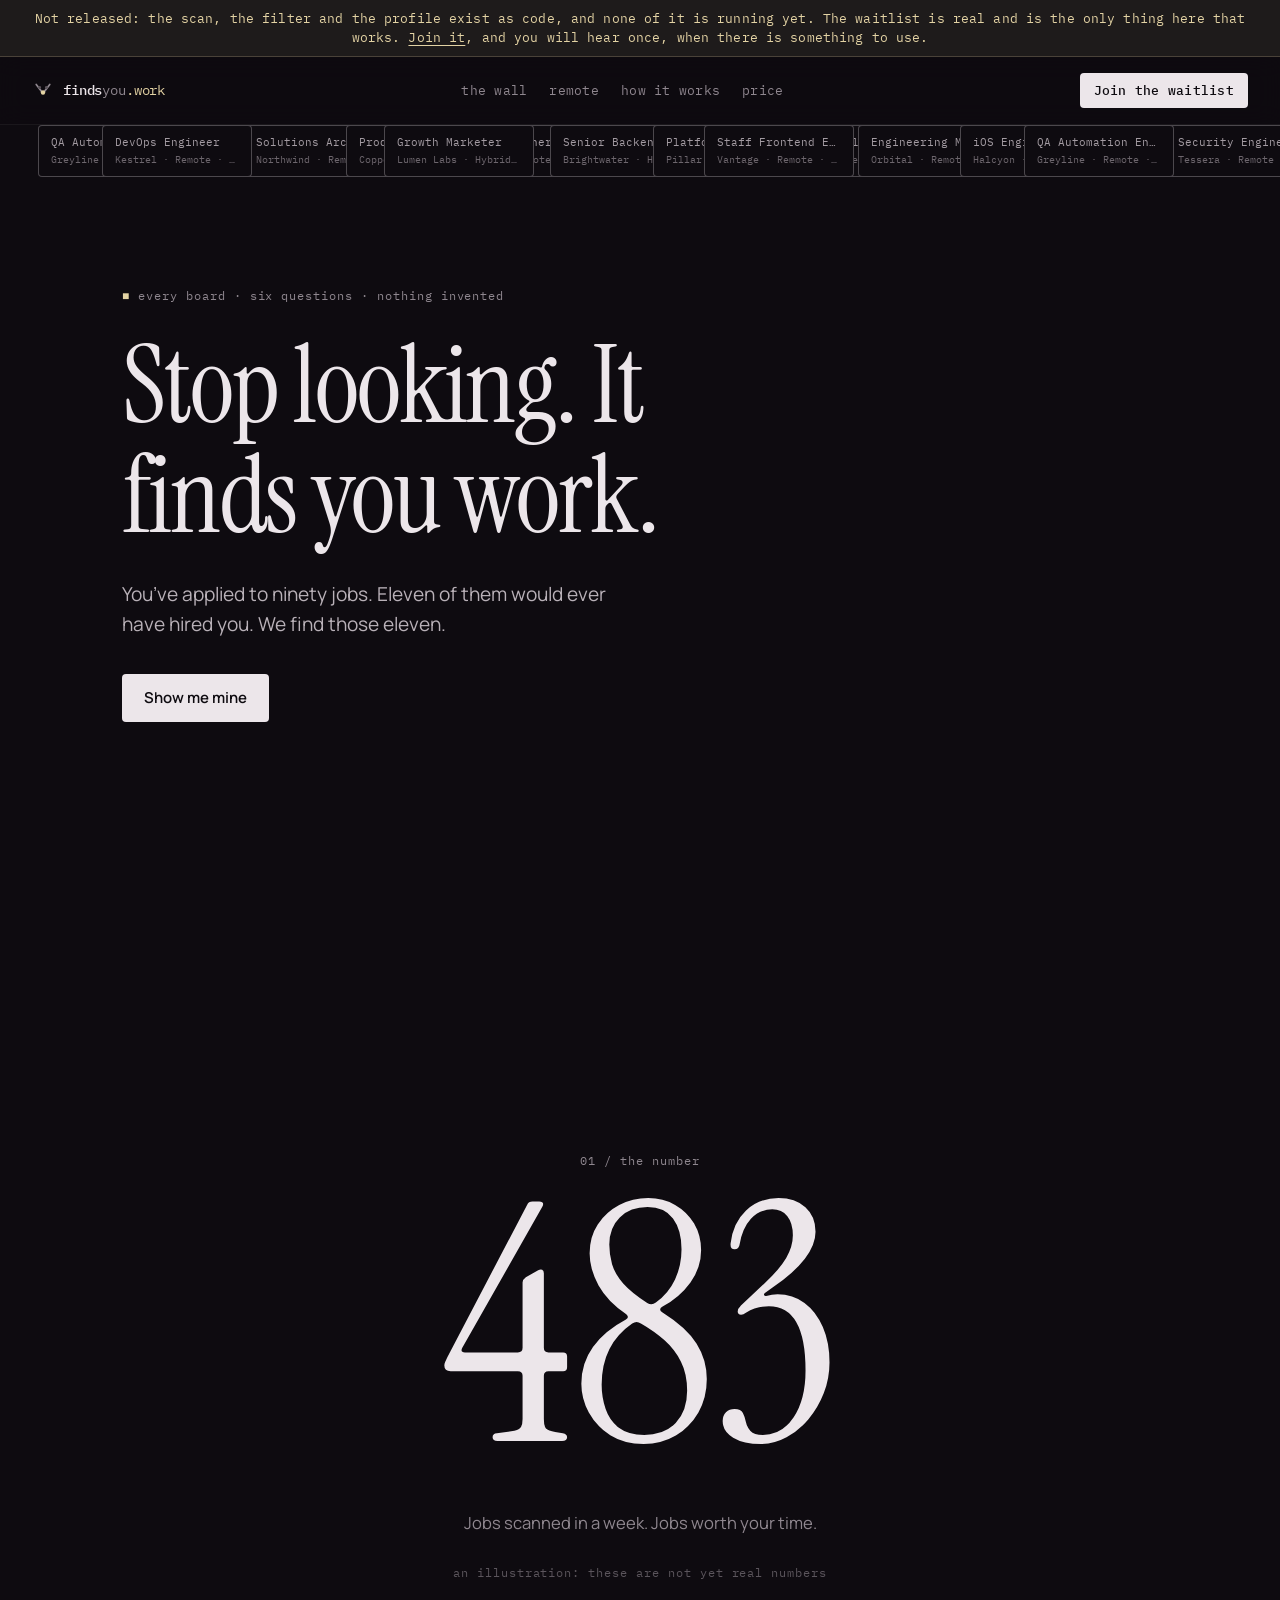
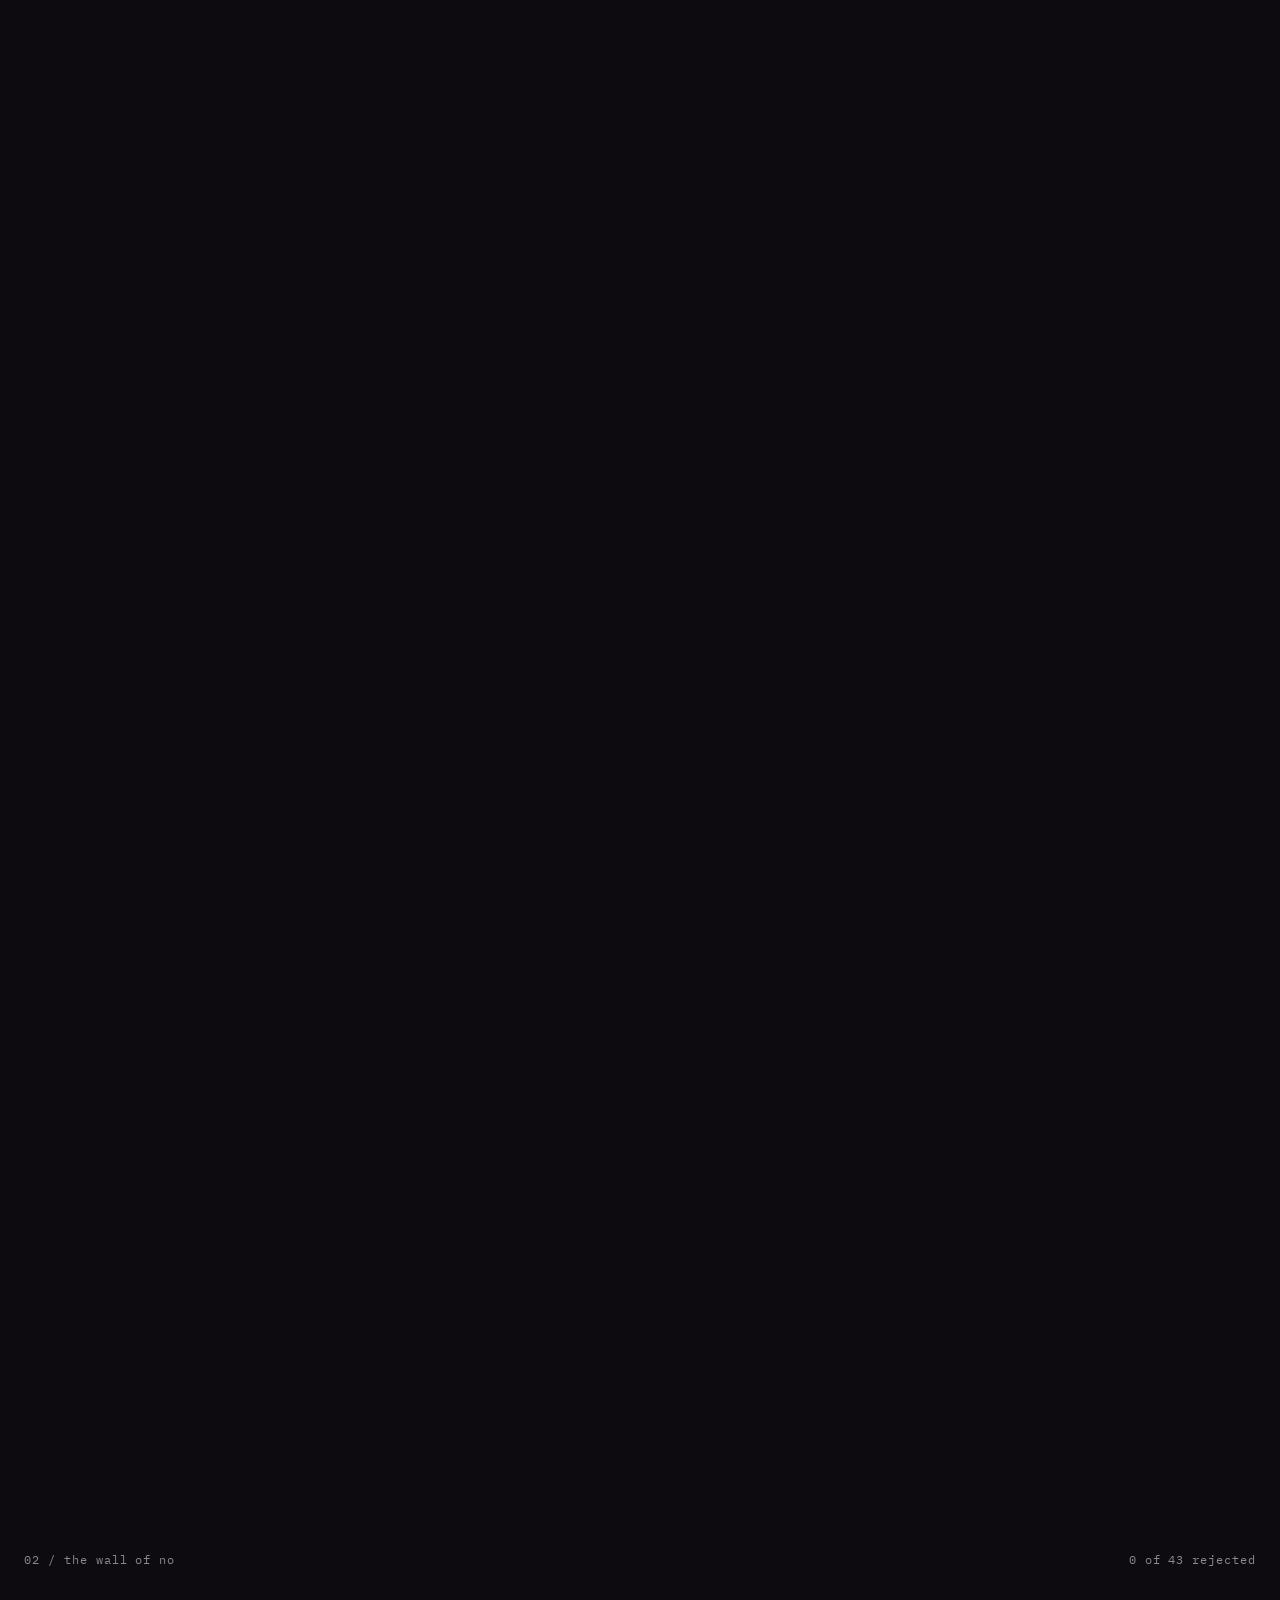
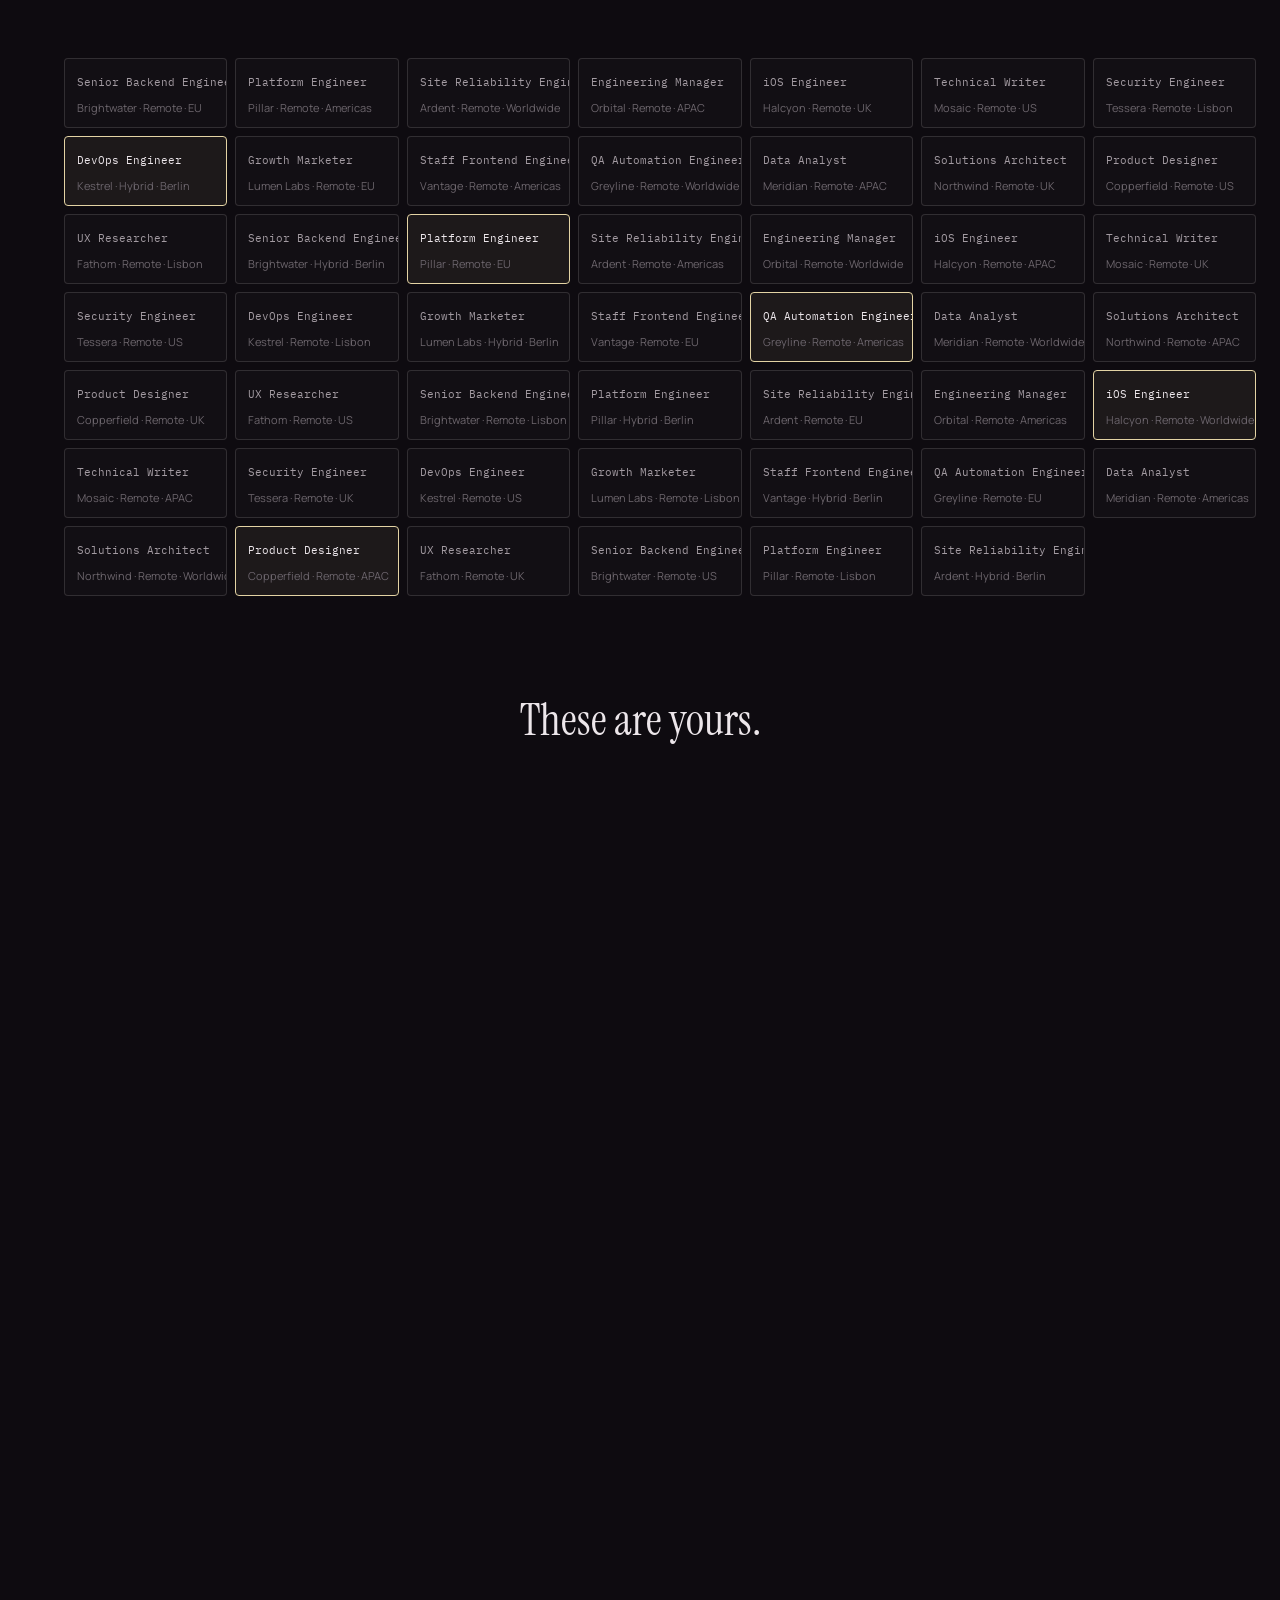
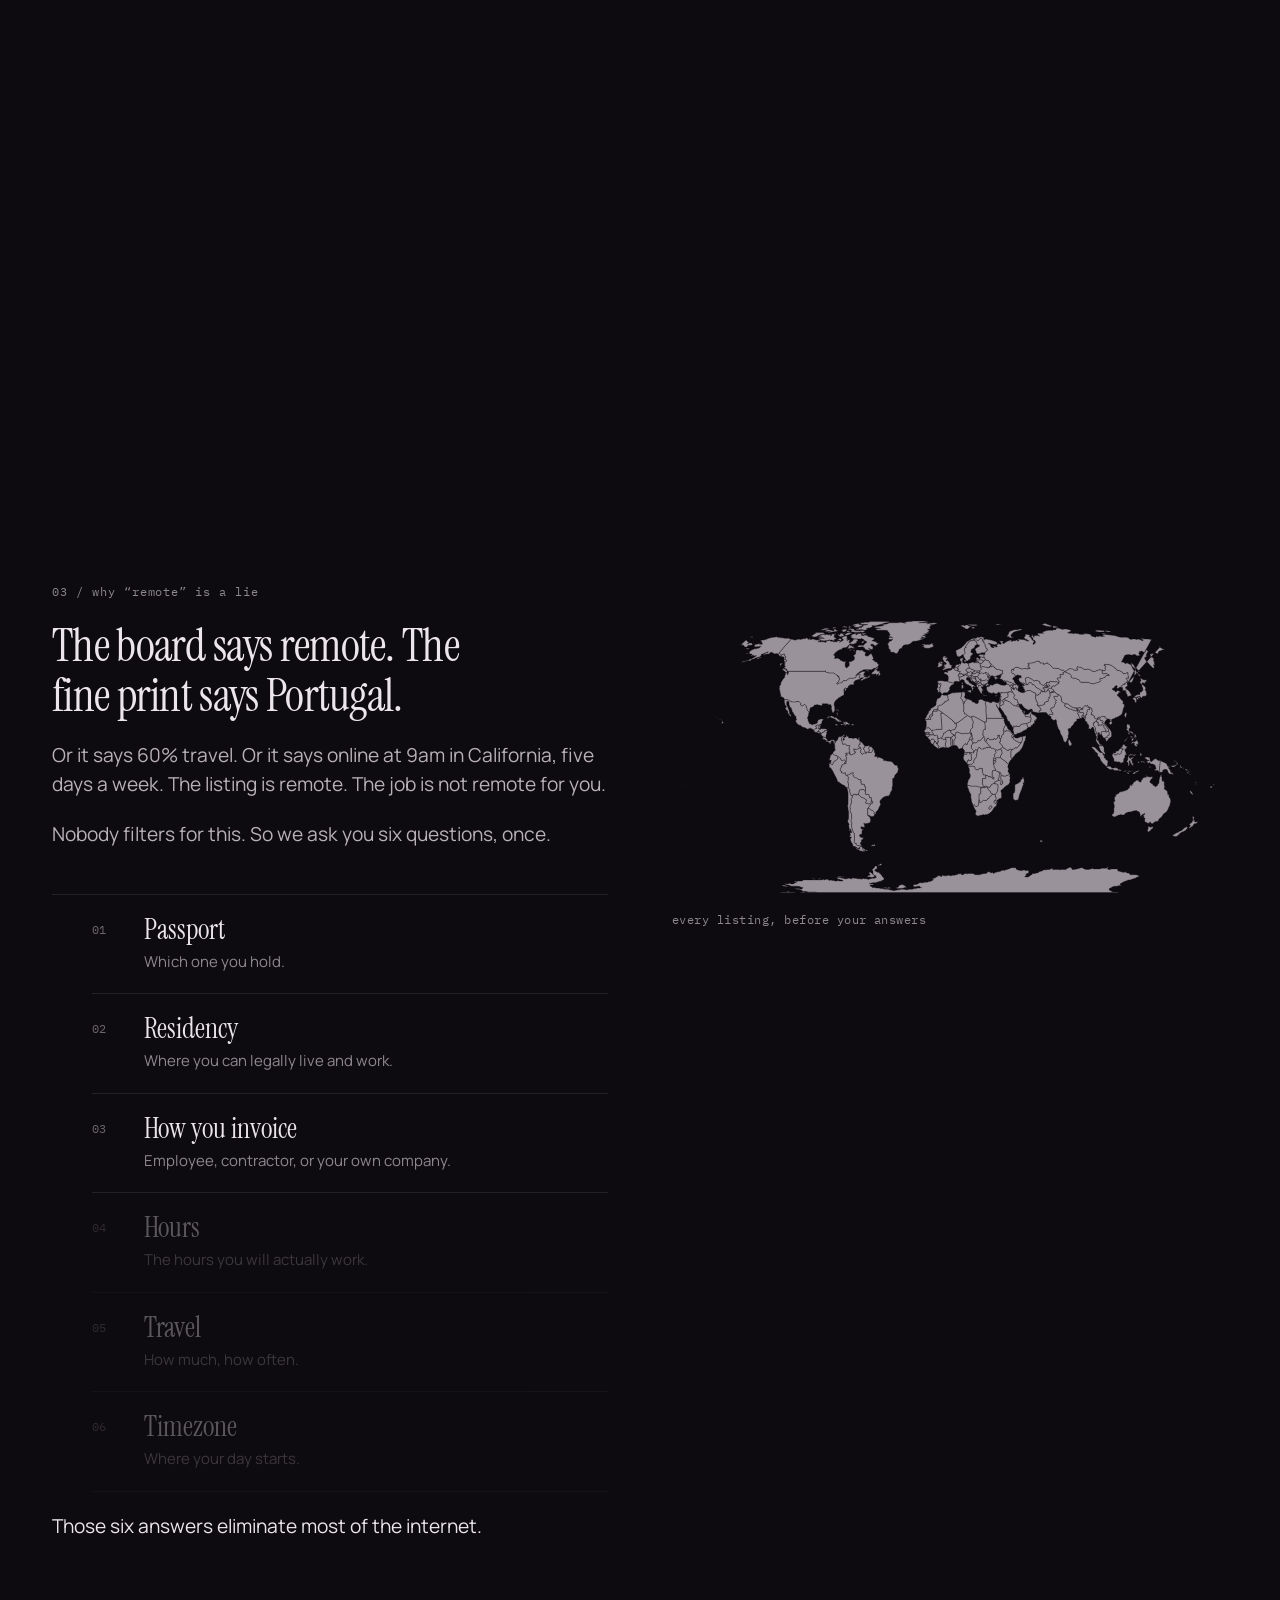
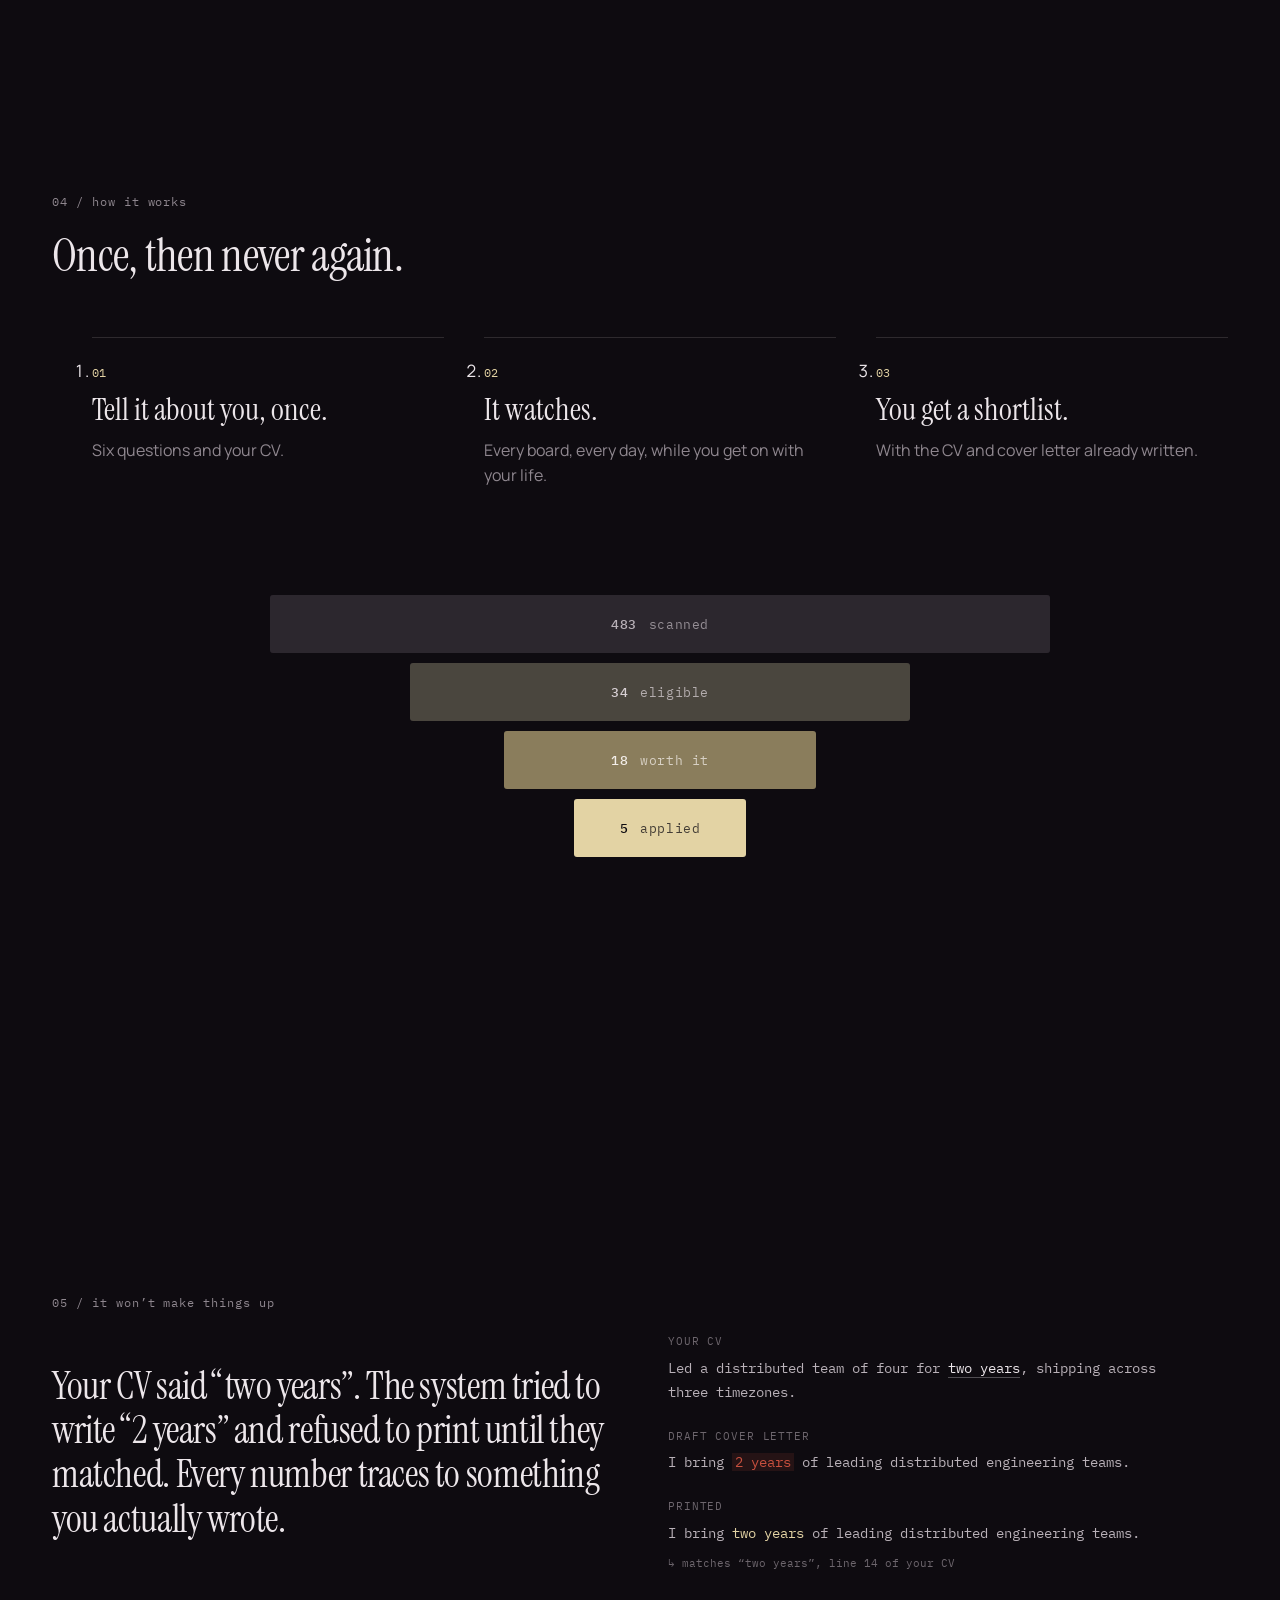
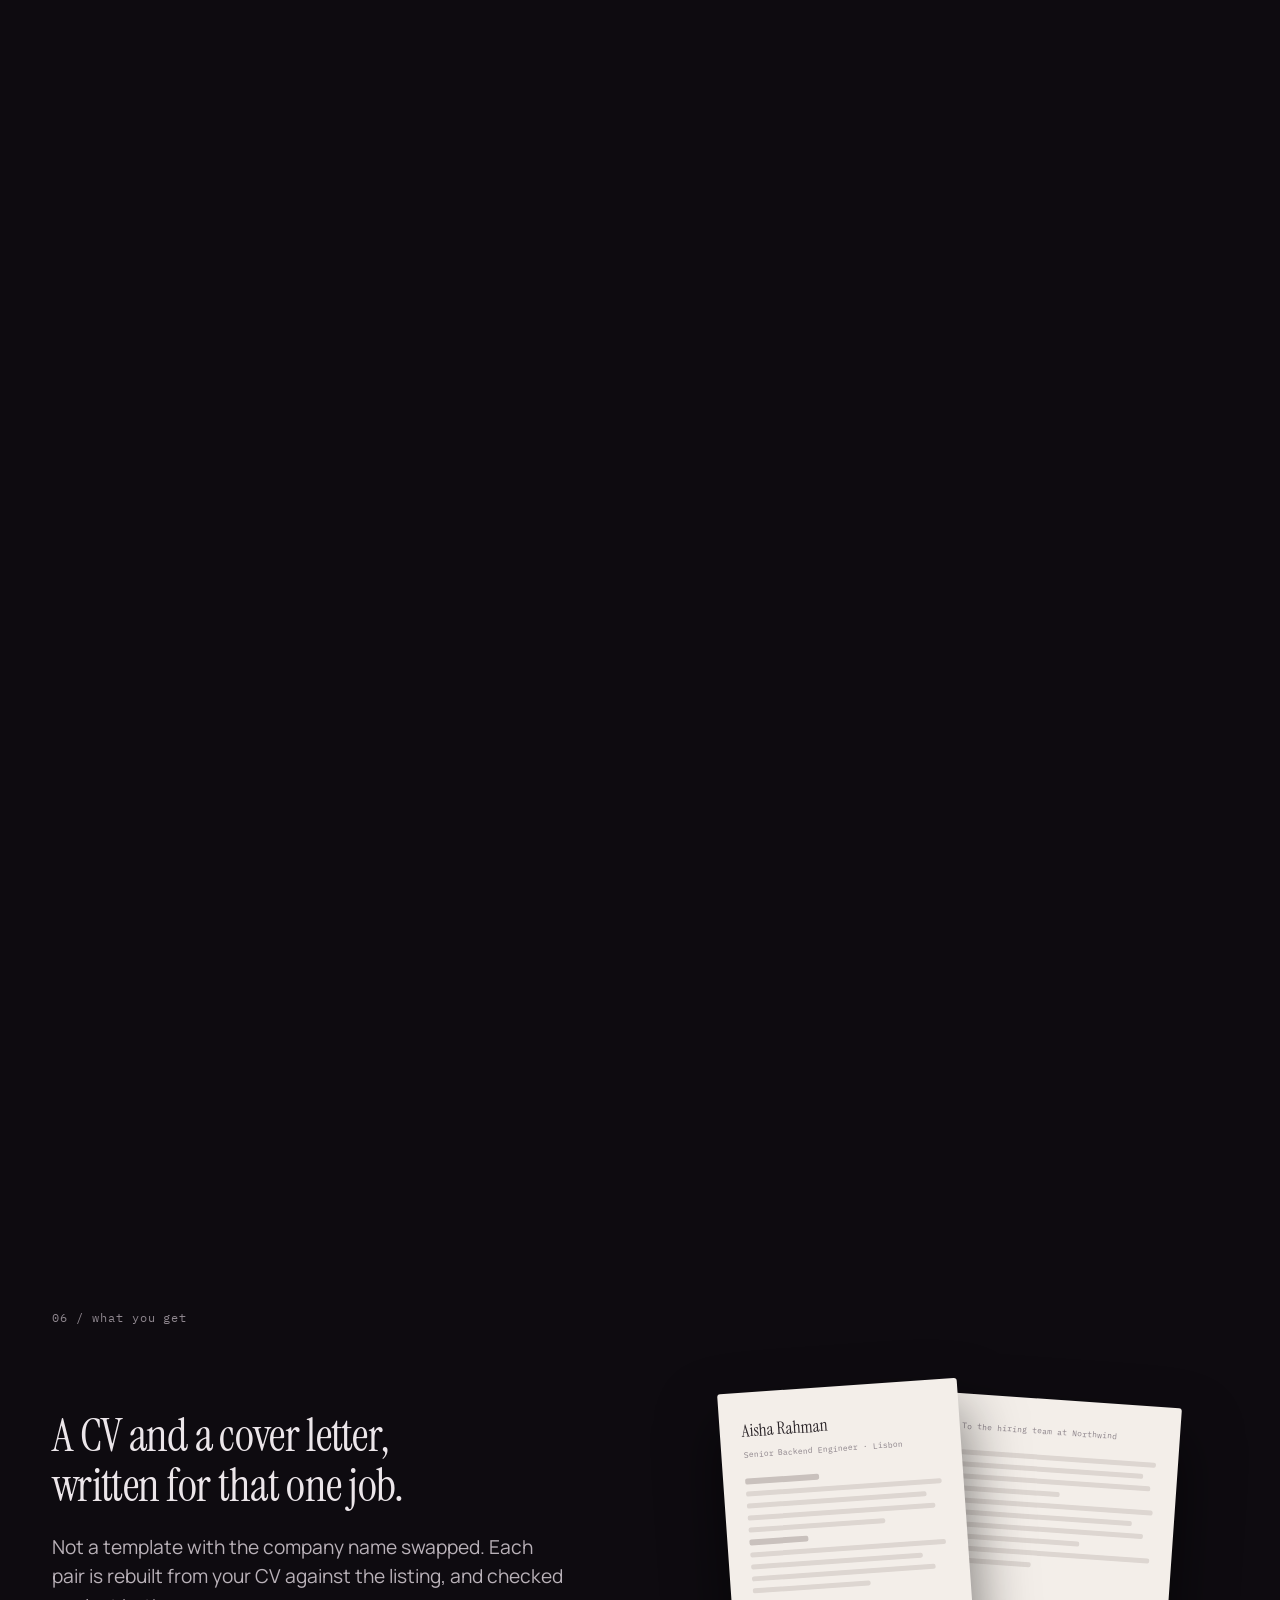
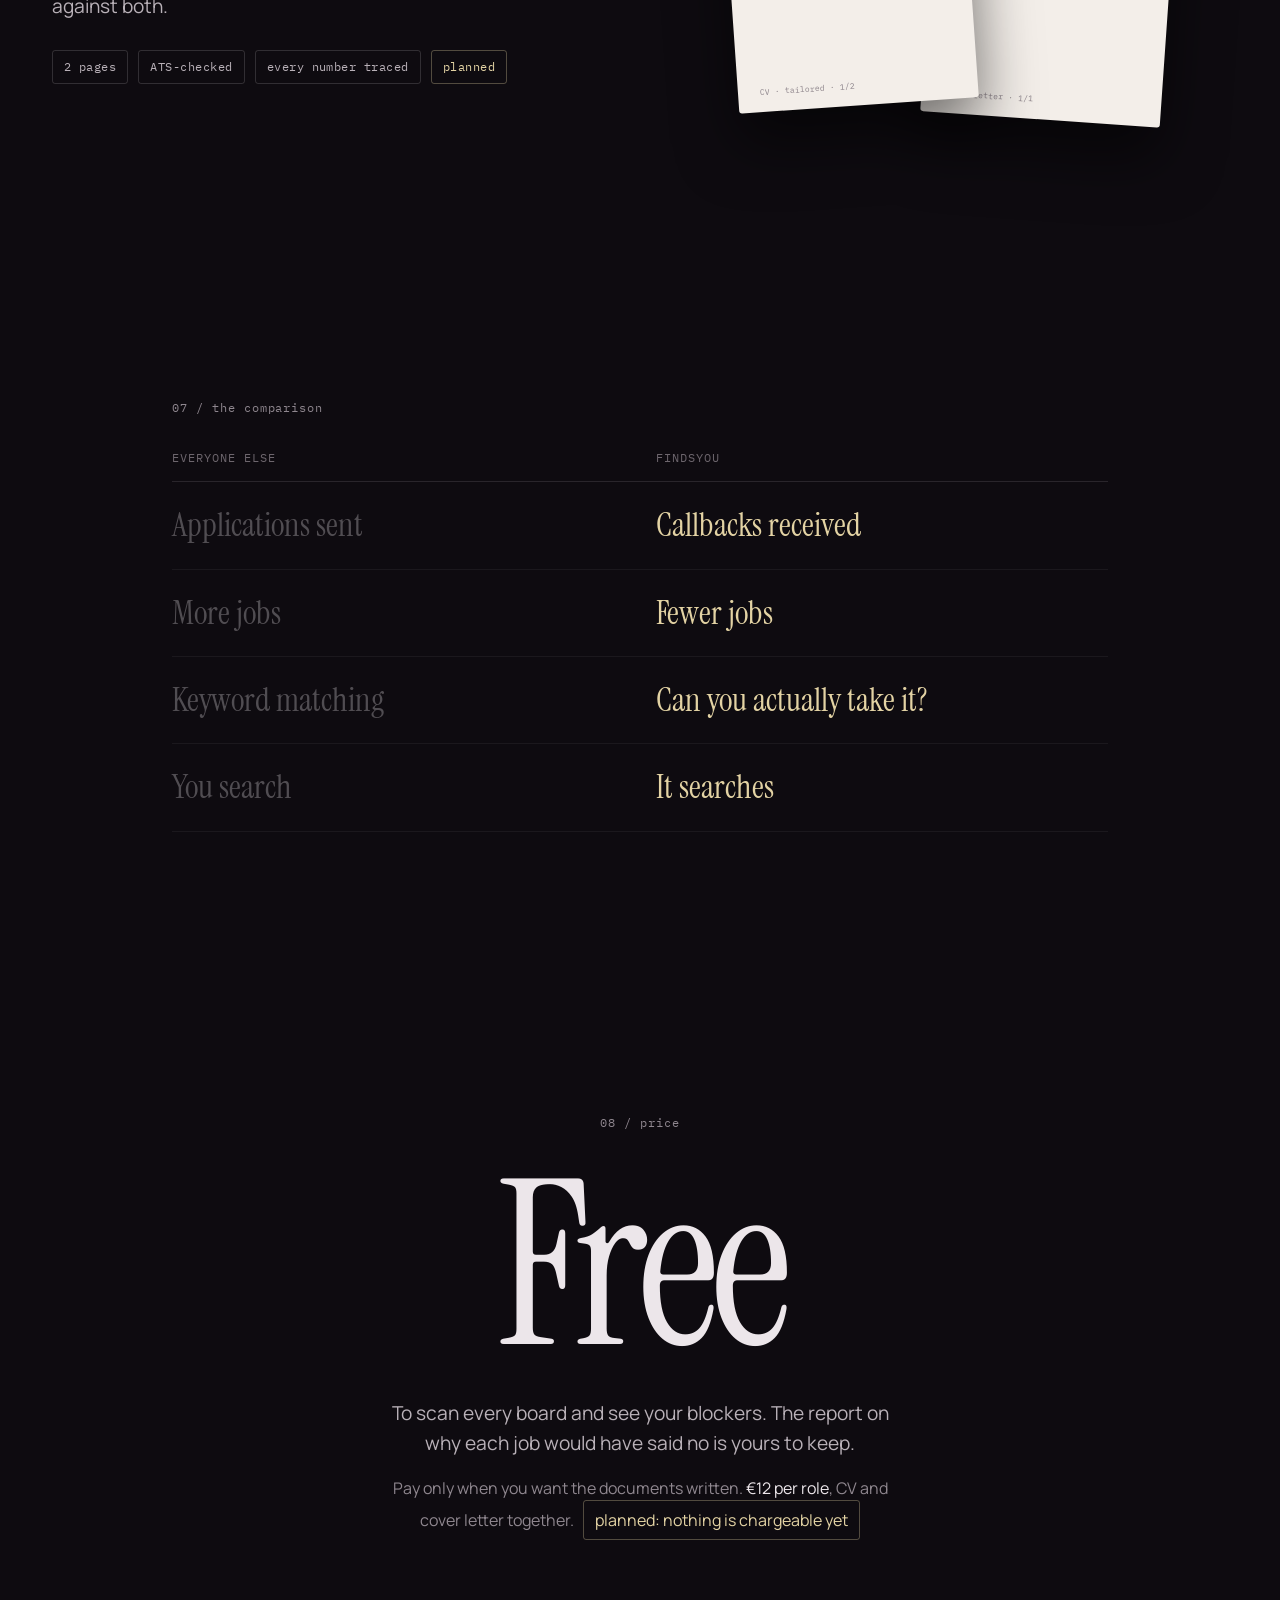
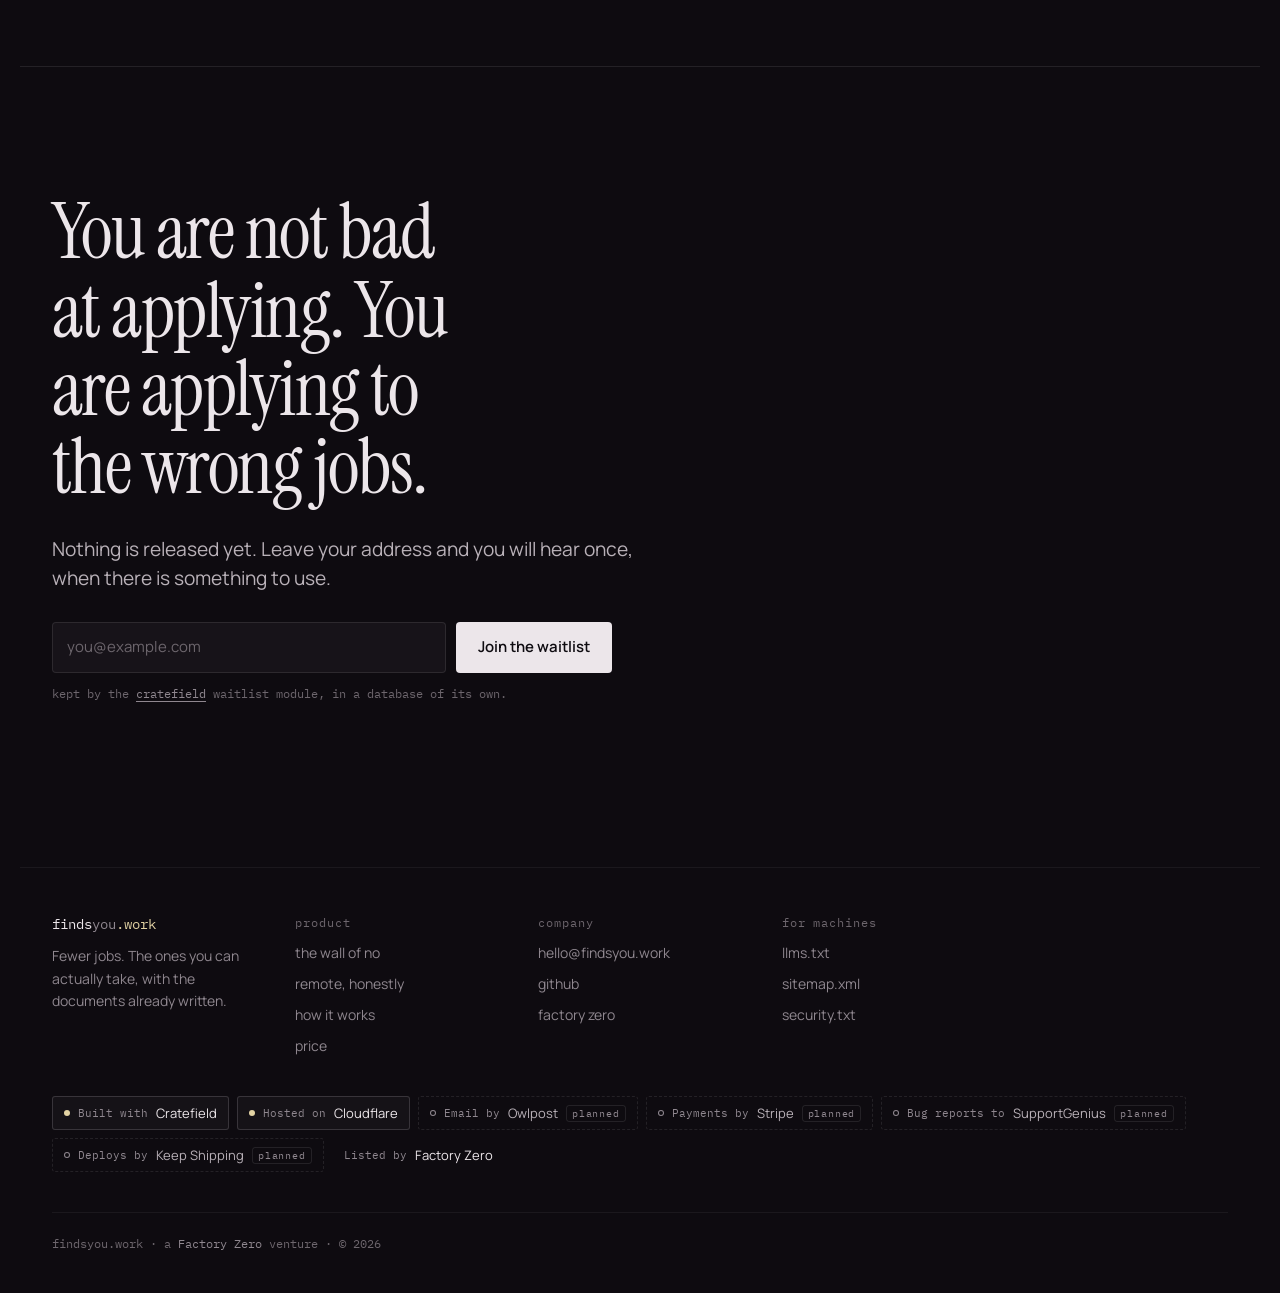
==== commit 04df3c8c: "Built with: render the footer strip as labels styled for the site tools/built-with.py (identical acr" ====
--- a/index.html
+++ b/index.html
@@ -561,7 +561,15 @@
       <a href="/.well-known/security.txt">security.txt</a>
     </div>
     <!-- built-with:start -->
-    <p class="built-with">Built with <a href="https://cratefield.com/">Cratefield</a> &middot; Email by <a href="https://owlpost.to/">Owlpost</a> <span class="built-with__planned">(planned)</span> &middot; Payments by <a href="https://stripe.com">Stripe</a> <span class="built-with__planned">(planned)</span> &middot; Bug reports to <a href="https://supportgeni.us/">SupportGenius</a> <span class="built-with__planned">(planned)</span> &middot; Deploys by <a href="https://keepshipping.run/">Keep Shipping</a> <span class="built-with__planned">(planned)</span> &middot; Hosted on <a href="https://www.cloudflare.com">Cloudflare</a> &middot; Listed by <a href="https://factory0.ventures/ventures/findsyou-work/">Factory Zero</a></p>
+    <ul class="built-with" aria-label="Built with">
+      <li class="bw"><span class="bw__role">Built with</span> <a class="bw__name" href="https://cratefield.com/">Cratefield</a></li>
+      <li class="bw"><span class="bw__role">Hosted on</span> <a class="bw__name" href="https://www.cloudflare.com">Cloudflare</a></li>
+      <li class="bw bw--planned"><span class="bw__role">Email by</span> <a class="bw__name" href="https://owlpost.to/">Owlpost</a> <span class="bw__tag"><span class="bw__paren">(</span>planned<span class="bw__paren">)</span></span></li>
+      <li class="bw bw--planned"><span class="bw__role">Payments by</span> <a class="bw__name" href="https://stripe.com">Stripe</a> <span class="bw__tag"><span class="bw__paren">(</span>planned<span class="bw__paren">)</span></span></li>
+      <li class="bw bw--planned"><span class="bw__role">Bug reports to</span> <a class="bw__name" href="https://supportgeni.us/">SupportGenius</a> <span class="bw__tag"><span class="bw__paren">(</span>planned<span class="bw__paren">)</span></span></li>
+      <li class="bw bw--planned"><span class="bw__role">Deploys by</span> <a class="bw__name" href="https://keepshipping.run/">Keep Shipping</a> <span class="bw__tag"><span class="bw__paren">(</span>planned<span class="bw__paren">)</span></span></li>
+      <li class="bw bw--source"><span class="bw__role">Listed by</span> <a class="bw__name" href="https://factory0.ventures/ventures/findsyou-work/">Factory Zero</a></li>
+    </ul>
     <!-- built-with:end -->
     <p class="foot__base">findsyou.work &middot; a <a href="https://factory0.ventures">Factory Zero</a> venture &middot; &copy; 2026</p>
   </div>
--- a/assets/findsyou.css
+++ b/assets/findsyou.css
@@ -312,10 +312,33 @@
 .foot__h { font-family: var(--mono); font-size: 12px; letter-spacing: .08em; color: var(--dimmer); }
 .foot a { color: var(--dim); }
 .foot a:hover { color: var(--ink); }
-/* "Built with": generated from tools/built-with.json by tools/built-with.py */
-.built-with { grid-column: 1 / -1; margin: 0; font-family: var(--mono); font-size: 12px; line-height: 1.7; color: var(--dimmer); overflow-wrap: anywhere; }
-.built-with a { color: var(--dim); text-decoration: underline; text-decoration-color: var(--line-soft); text-underline-offset: 3px; }
-.built-with__planned { color: var(--dimmer); }
+/* "Built with": generated from tools/built-with.json by tools/built-with.py.
+   Chips in the .chip style: hairline border, 3px corners, mono role. Live ones
+   carry a gold dot (the accent marks the few that survive); planned ones are
+   dashed and quieter, with a small "planned" tag. The whole chip is the
+   link's hit area. */
+.built-with { grid-column: 1 / -1; display: flex; flex-wrap: wrap; gap: 8px; margin: 0; padding: 0; list-style: none; }
+.bw {
+  position: relative; display: inline-flex; align-items: center; flex-wrap: wrap; gap: 2px 8px;
+  min-height: 34px; max-width: 100%; padding: 6px 11px; border: 1px solid rgba(236, 230, 234, .16); border-radius: 3px;
+  background: rgba(236, 230, 234, .03); font-size: 13px; line-height: 1.3; transition: border-color .2s, background .2s;
+}
+.bw::before { content: ""; flex: none; width: 6px; height: 6px; border-radius: 50%; background: var(--accent); }
+.bw__role { font-family: var(--mono); font-size: 11px; color: var(--dim); }
+.built-with .bw__name { color: var(--ink); overflow-wrap: anywhere; }
+.built-with .bw__name::after { content: ""; position: absolute; inset: -1px; border-radius: 3px; }
+.built-with .bw__name:focus-visible { outline: none; }
+.built-with .bw__name:focus-visible::after { outline: 2px solid var(--accent); outline-offset: 3px; }
+.bw:hover { border-color: rgba(227, 211, 164, .5); }
+.built-with .bw:hover .bw__name { color: var(--accent); }
+.bw--planned { background: transparent; border-style: dashed; border-color: var(--line); }
+.bw--planned::before { background: transparent; box-shadow: inset 0 0 0 1px var(--dim); }
+.built-with .bw--planned .bw__name { color: var(--muted); }
+.bw__tag { font-family: var(--mono); font-size: 10px; letter-spacing: .08em; color: var(--dim); border: 1px solid var(--line); border-radius: 3px; padding: 1px 5px; }
+.bw__paren { display: none; }
+.bw--source { background: transparent; border-color: transparent; }
+.bw--source::before { display: none; }
+@media (prefers-reduced-motion: reduce) { .bw { transition: none; } }
 .foot__base { grid-column: 1 / -1; font-family: var(--mono); font-size: 12px; color: var(--dimmer); padding-top: 22px; border-top: 1px solid var(--line-soft); }
 
 /* ------------------------------------------------------------------ reveal */
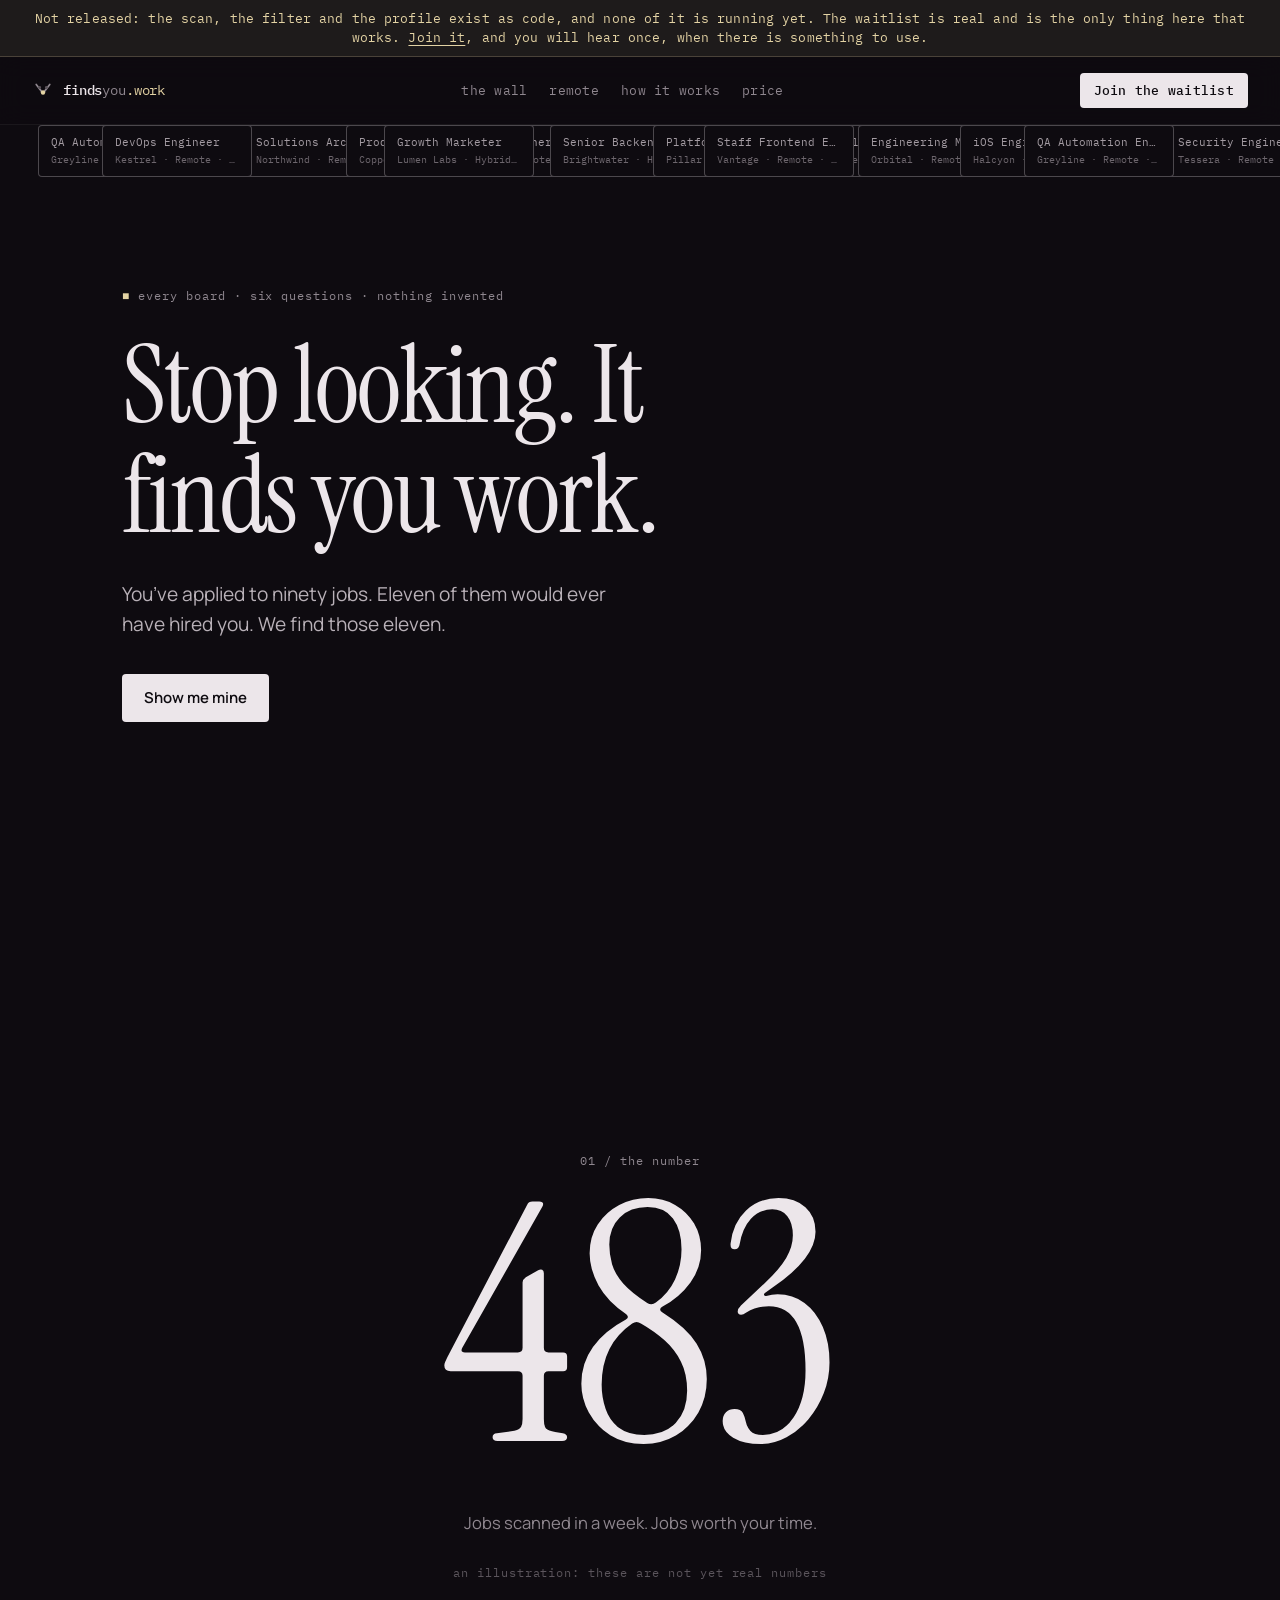
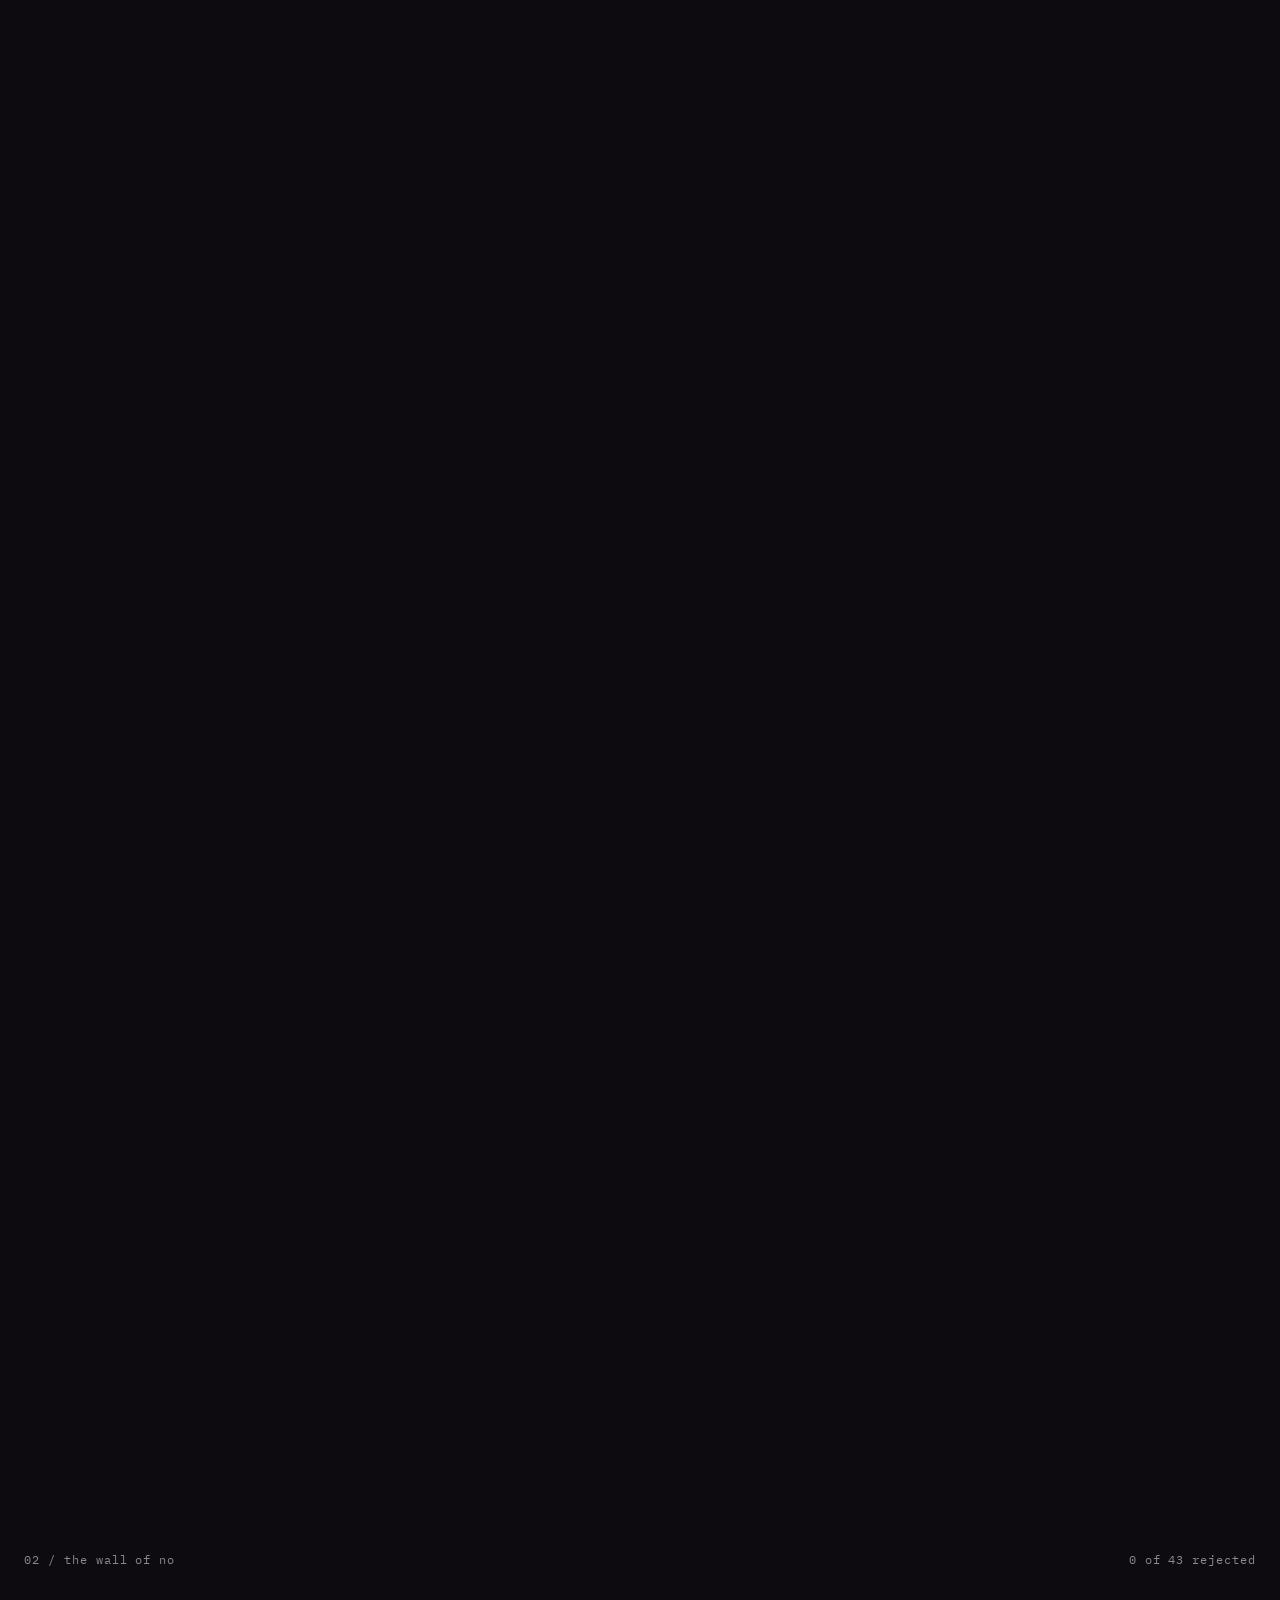
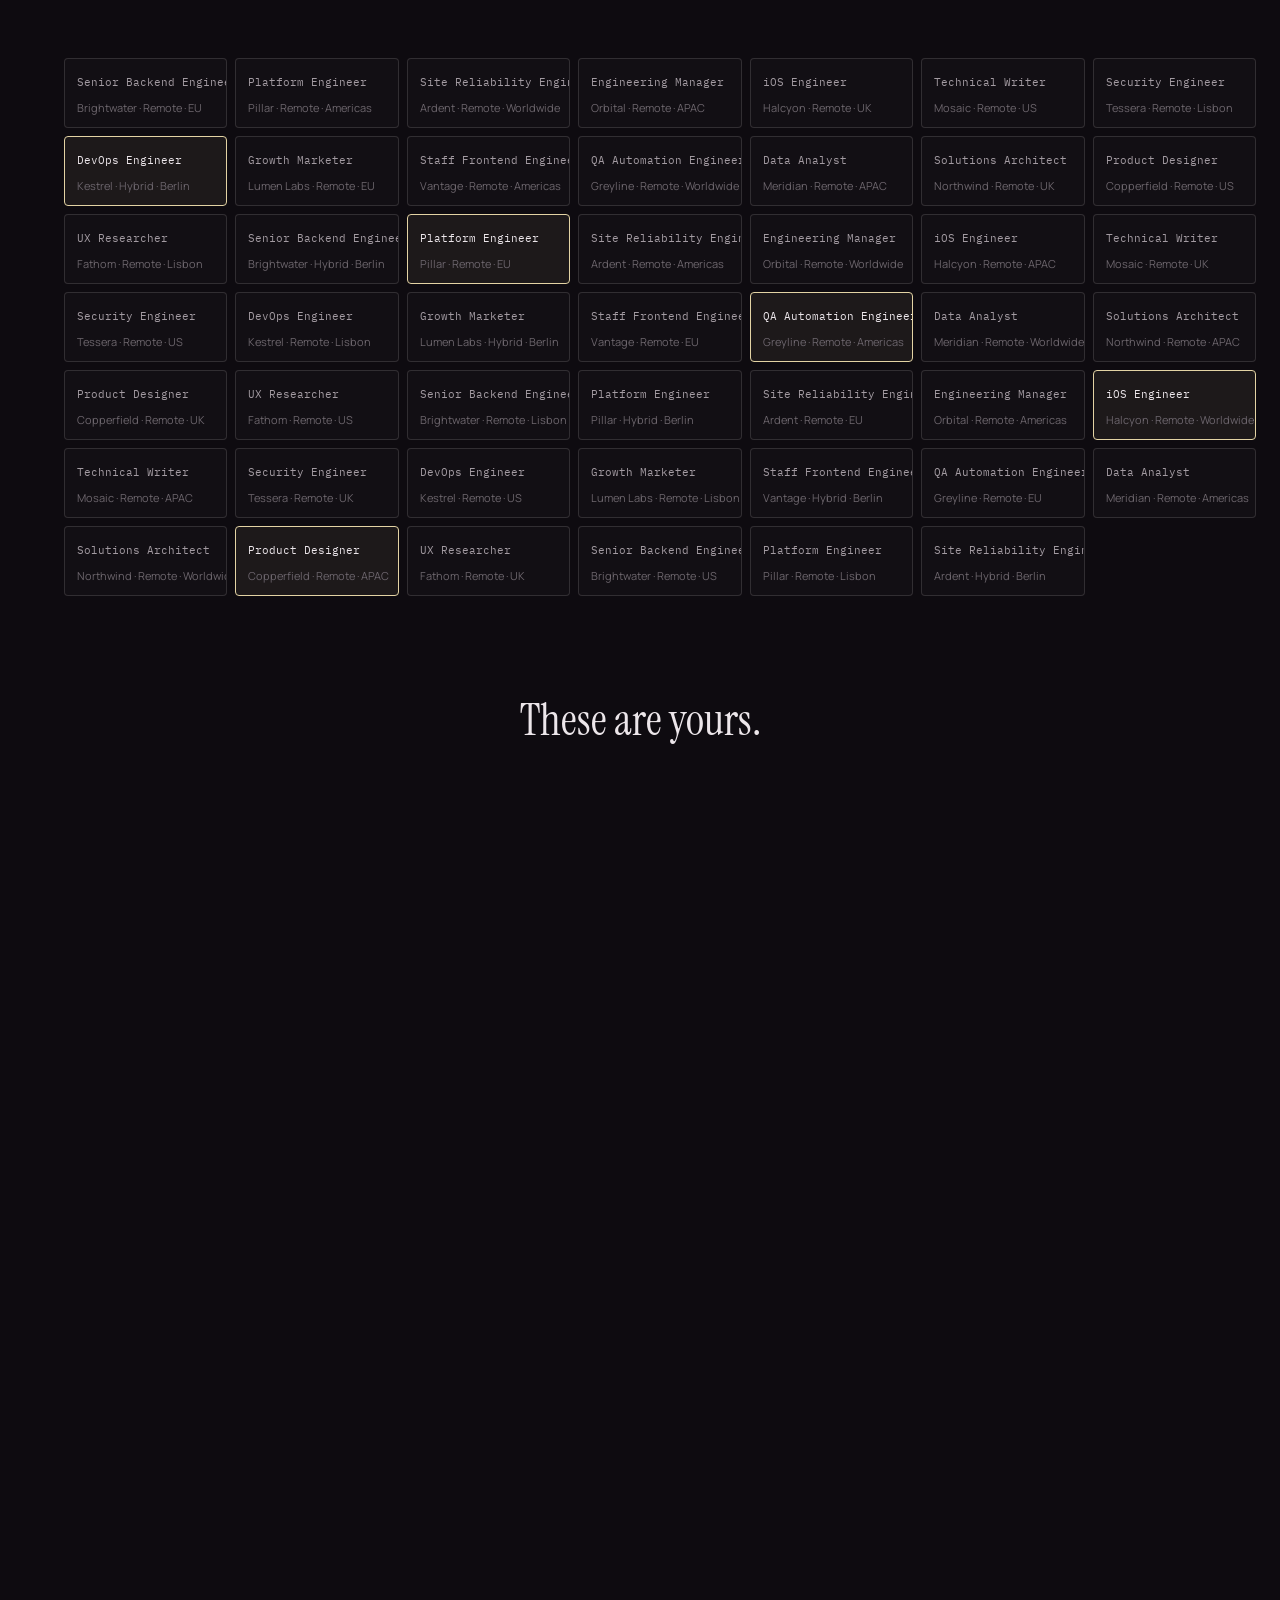
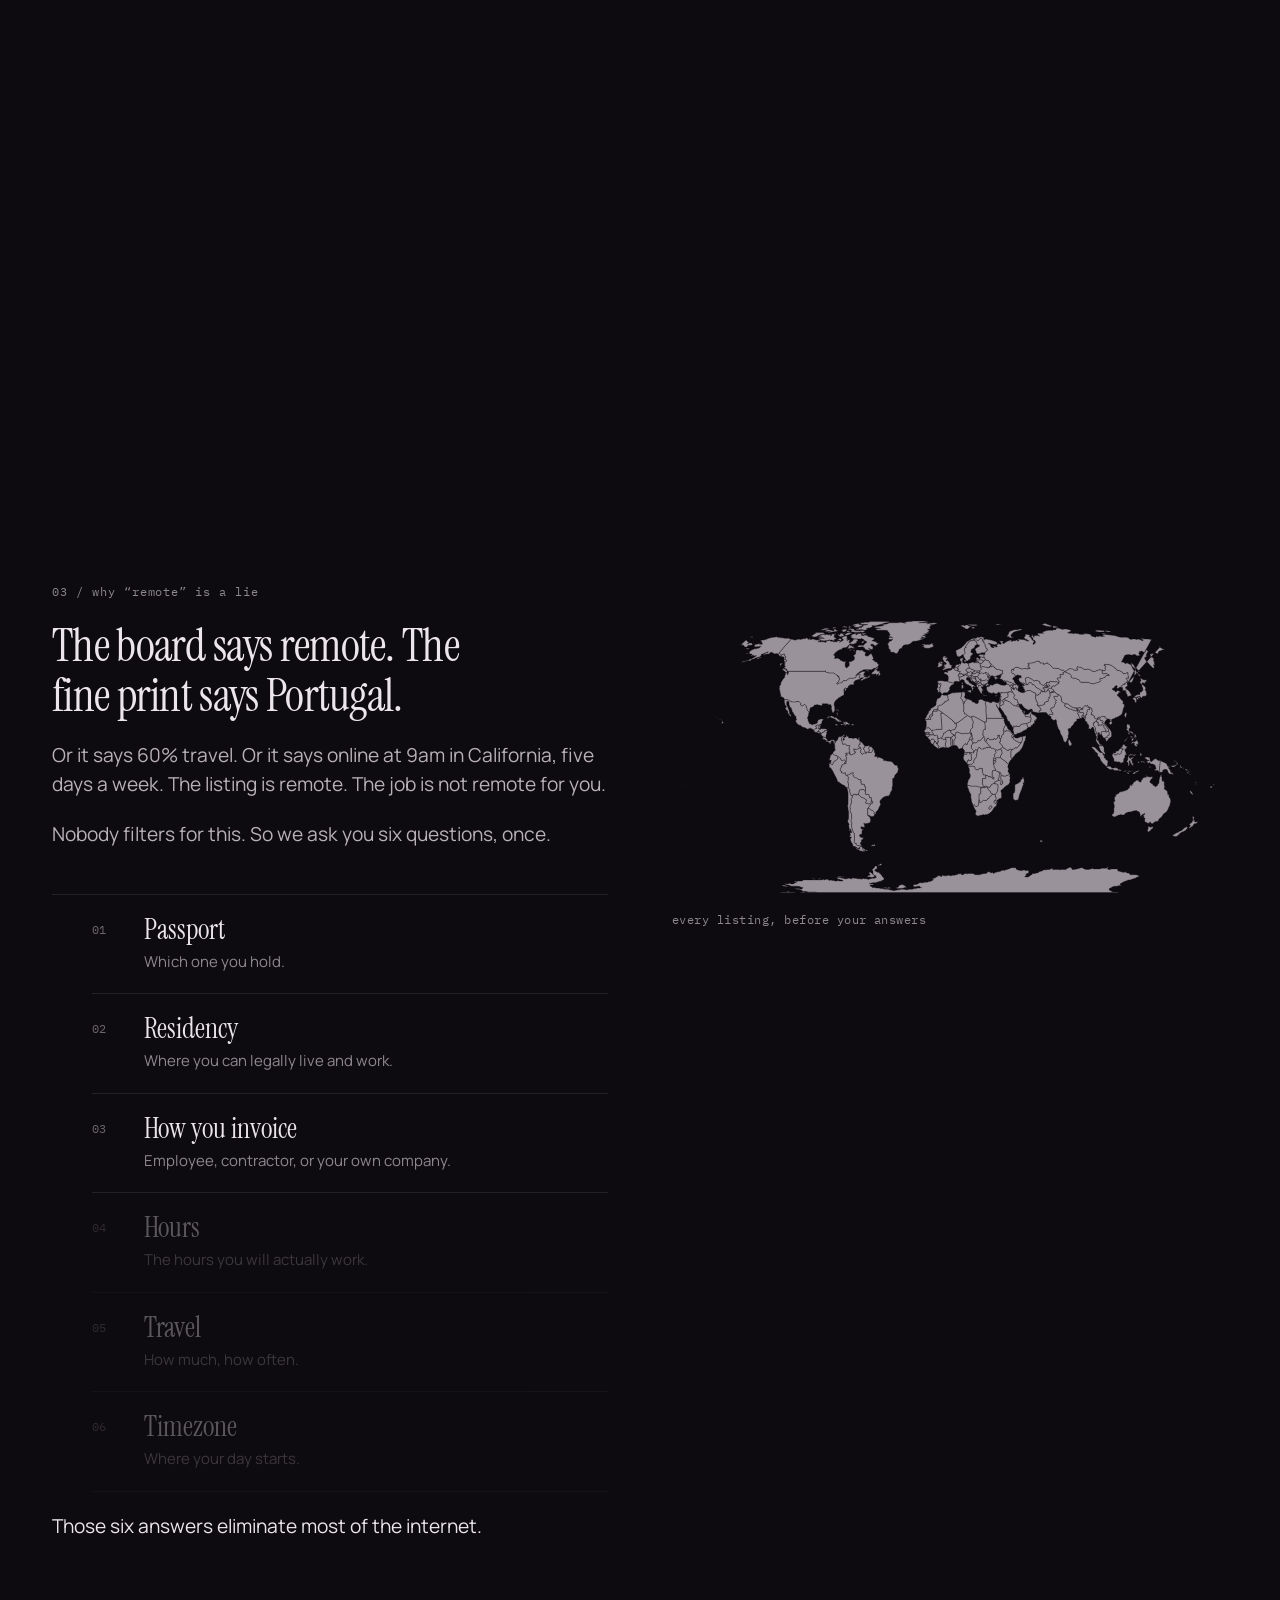
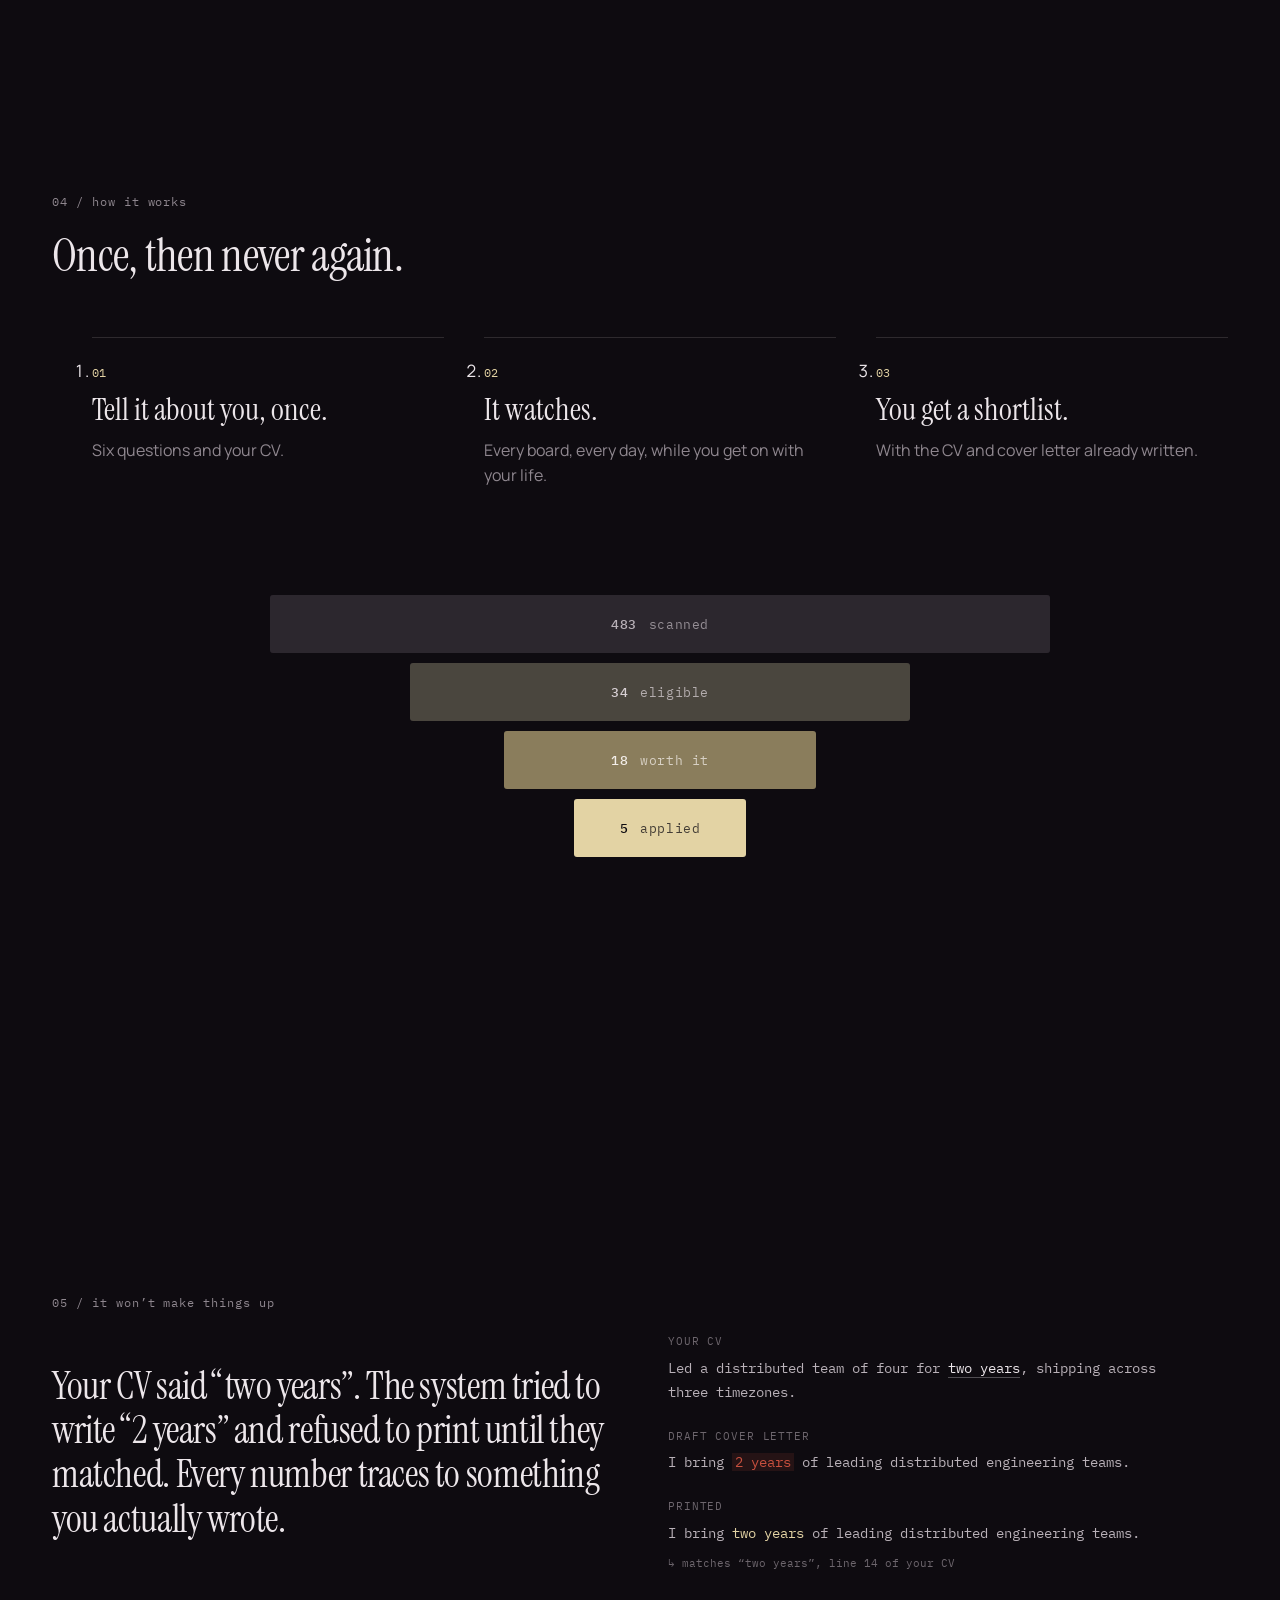
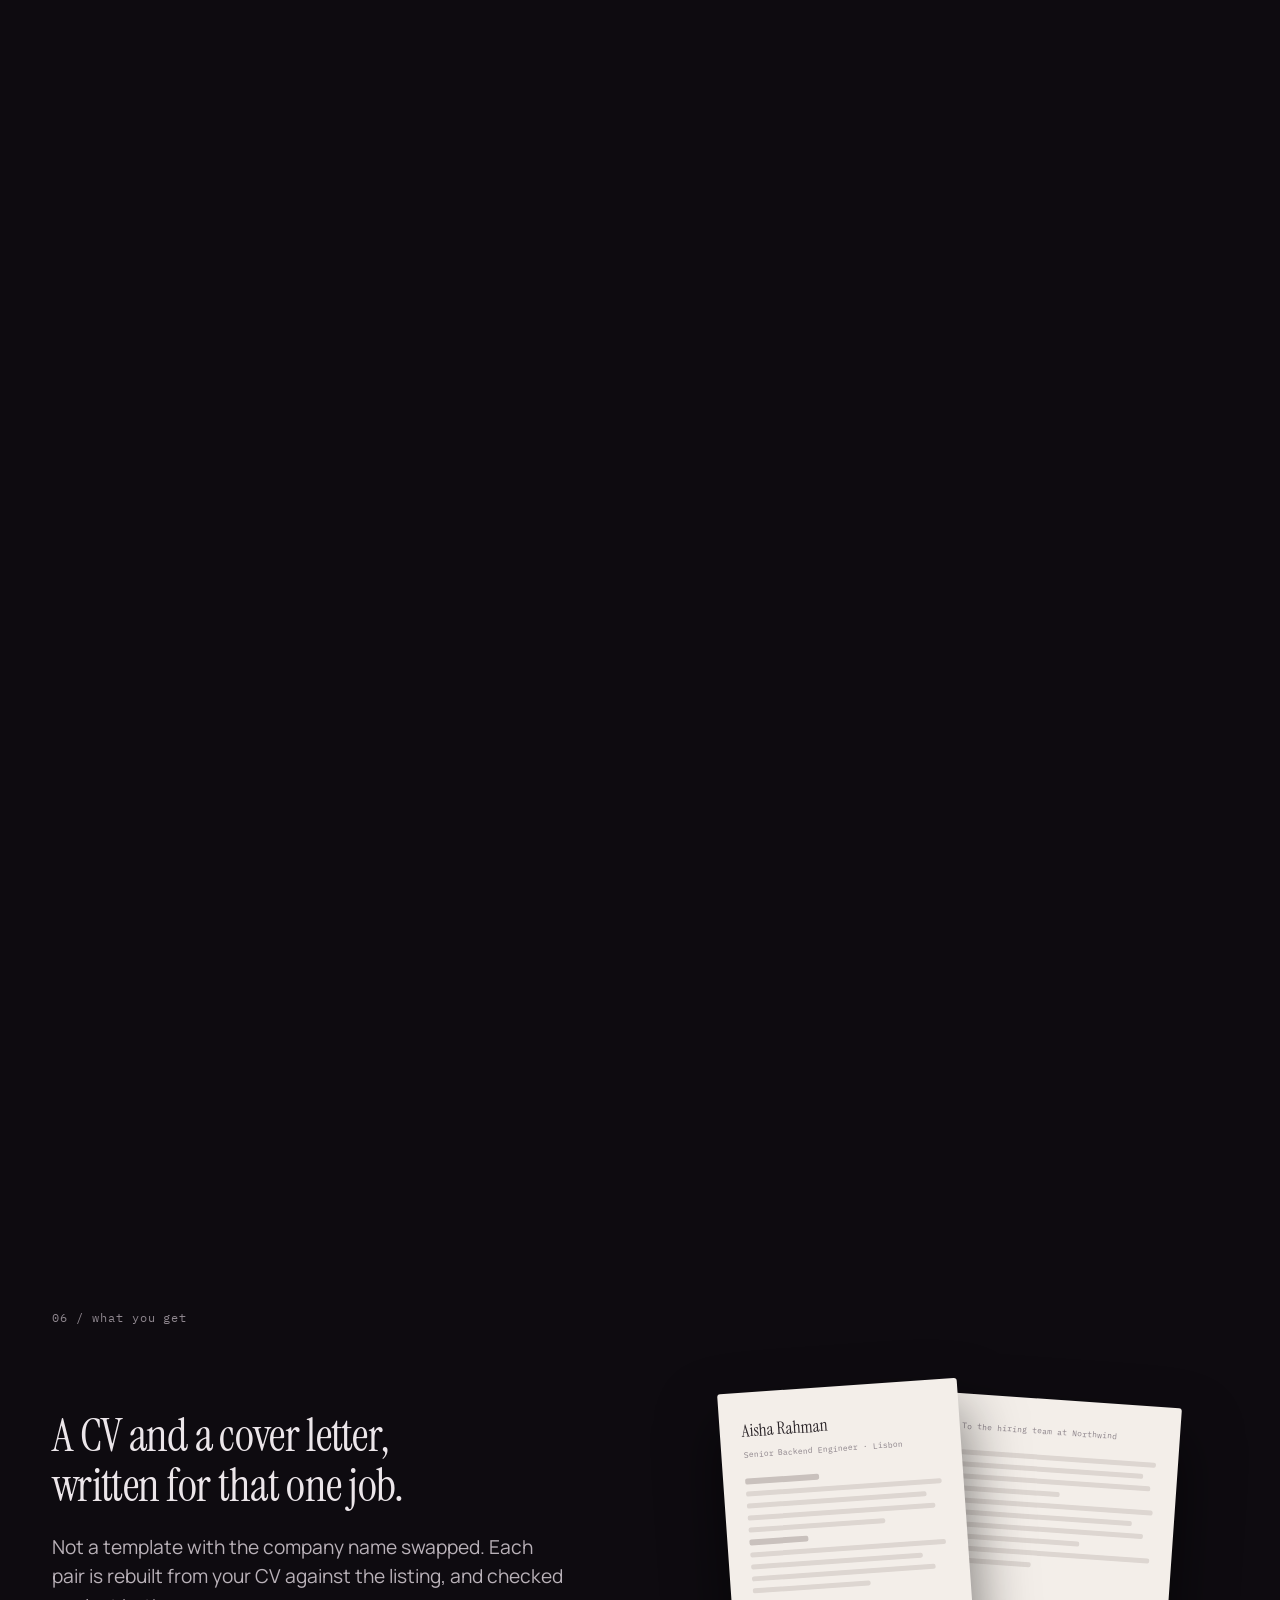
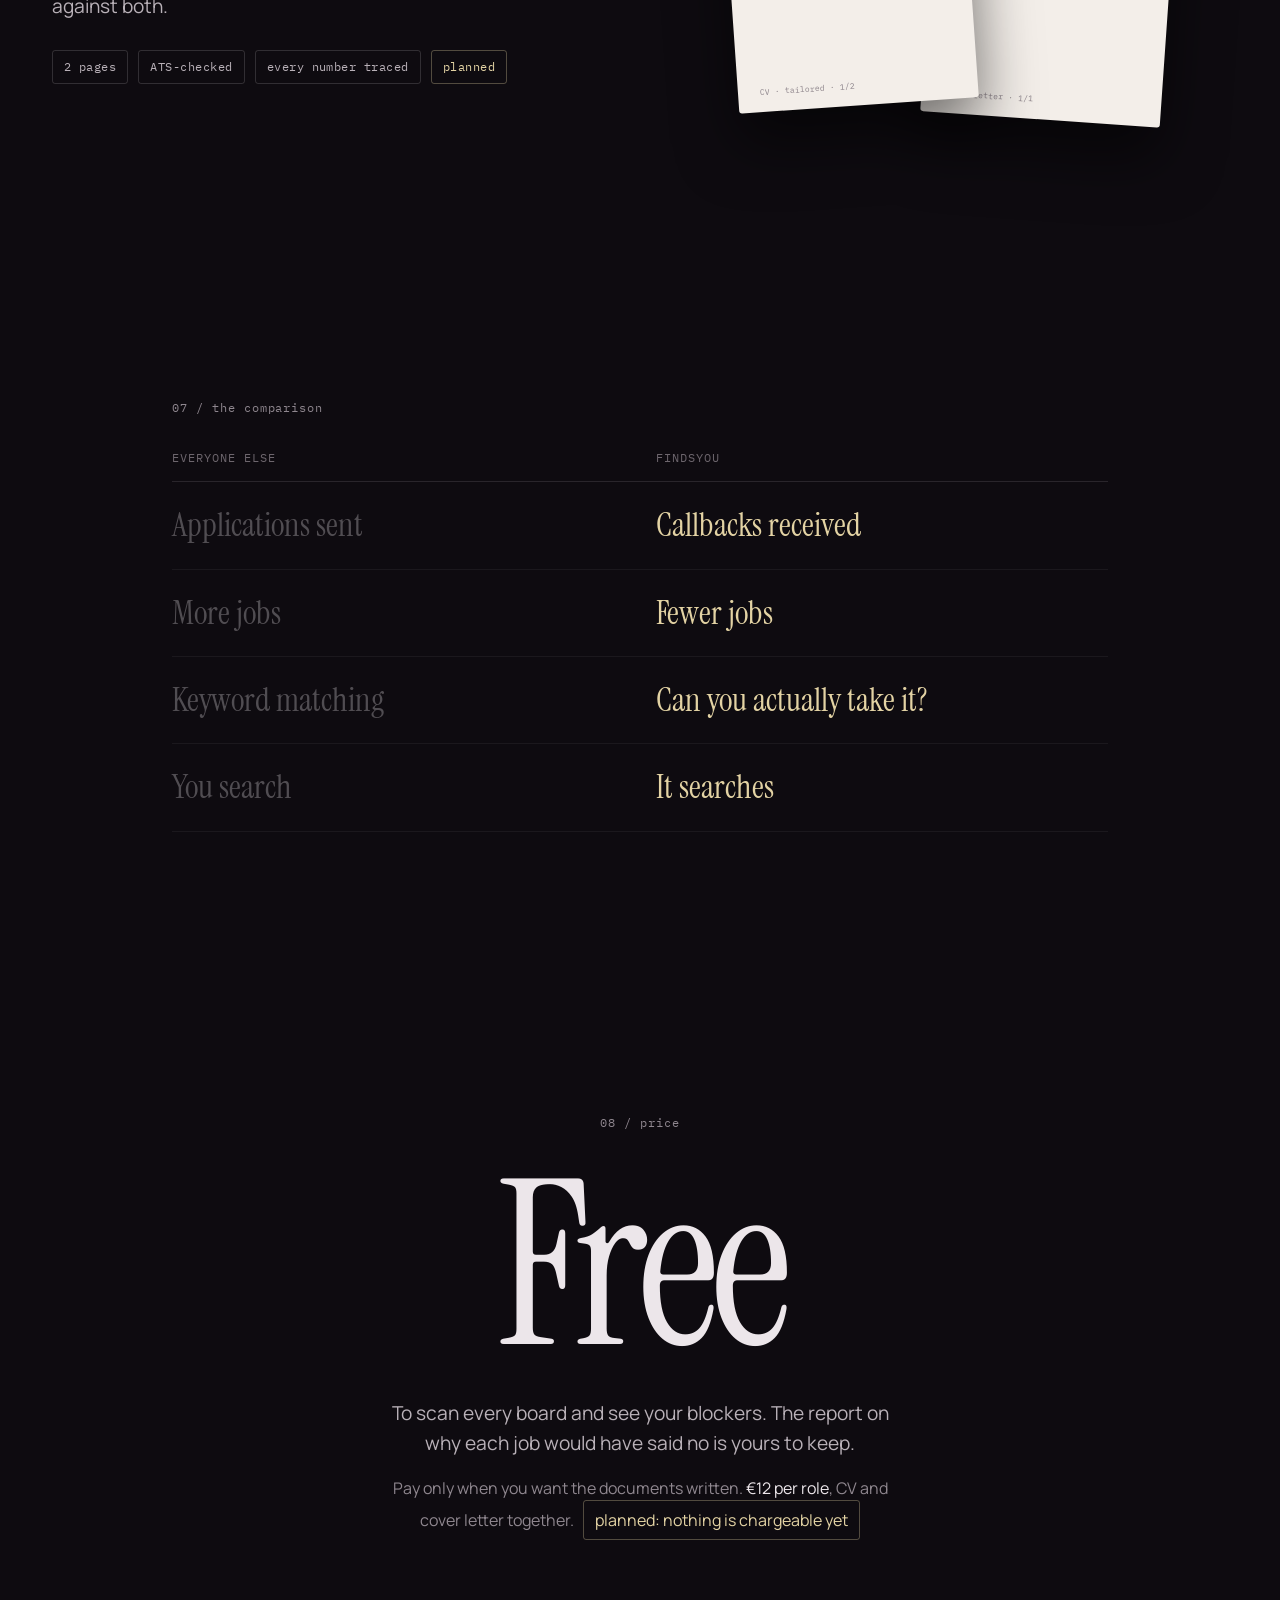
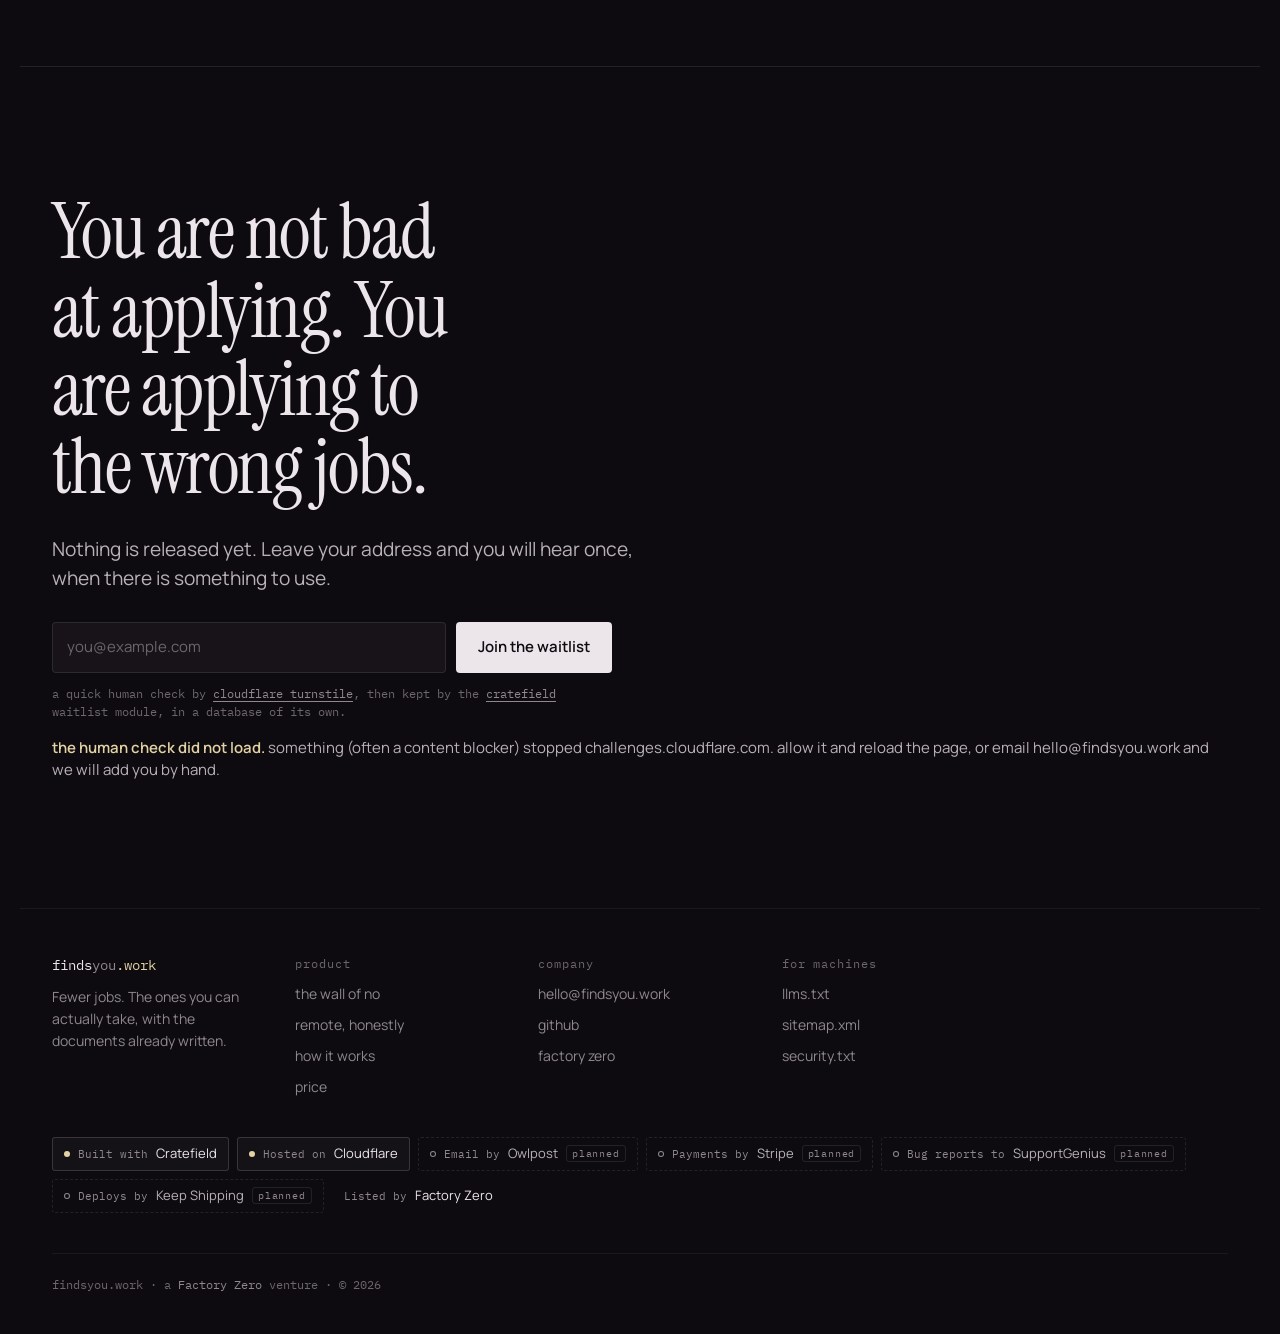
==== commit e244264e: "Waitlist: Cloudflare Turnstile human check on the join form The waitlist Worker (FindsYou-Work/waitl" ====
--- a/index.html
+++ b/index.html
@@ -527,7 +527,10 @@
         <button class="btn" type="submit">Join the waitlist</button>
       </div>
       <p class="hp" aria-hidden="true"><label>company <input type="text" name="company" tabindex="-1" autocomplete="off"></label></p>
-      <p class="form__foot">kept by the <a href="https://cratefield.com">cratefield</a> waitlist module, in a database of its own.</p>
+      <div class="captcha" role="group" aria-label="human check">
+        <div id="waitlist-captcha" data-sitekey="0x4AAAAAAFM4KC2DoEjSoBx_" data-action="waitlist"></div>
+      </div>
+      <p class="form__foot">a quick human check by <a href="https://www.cloudflare.com/products/turnstile/">cloudflare turnstile</a>, then kept by the <a href="https://cratefield.com">cratefield</a> waitlist module, in a database of its own.</p>
     </form>
     <p class="lede" data-waitlist-nojs style="margin-top:24px">Email <a href="mailto:hello@findsyou.work?subject=FindsYou%20waitlist" style="text-decoration:underline;text-underline-offset:3px">hello@findsyou.work</a> and we will add you by hand.</p>
     <div class="form__status" id="waitlist-status" role="status" aria-live="polite"></div>
--- a/assets/findsyou.css
+++ b/assets/findsyou.css
@@ -298,6 +298,8 @@
 }
 .field input::placeholder { color: var(--dimmer); }
 .field input:focus { border-color: var(--accent); outline: none; }
+/* Turnstile renders its own iframe here; the reserved height stops the form jumping when it arrives. */
+.captcha { margin-top: 12px; min-height: 65px; max-width: 560px; }
 .hp { position: absolute; left: -9999px; width: 1px; height: 1px; overflow: hidden; }
 .form__foot { font-family: var(--mono); font-size: 12px; color: var(--dimmer); margin-top: 12px; }
 .form__foot a { color: var(--dim); text-decoration: underline; text-underline-offset: 3px; }
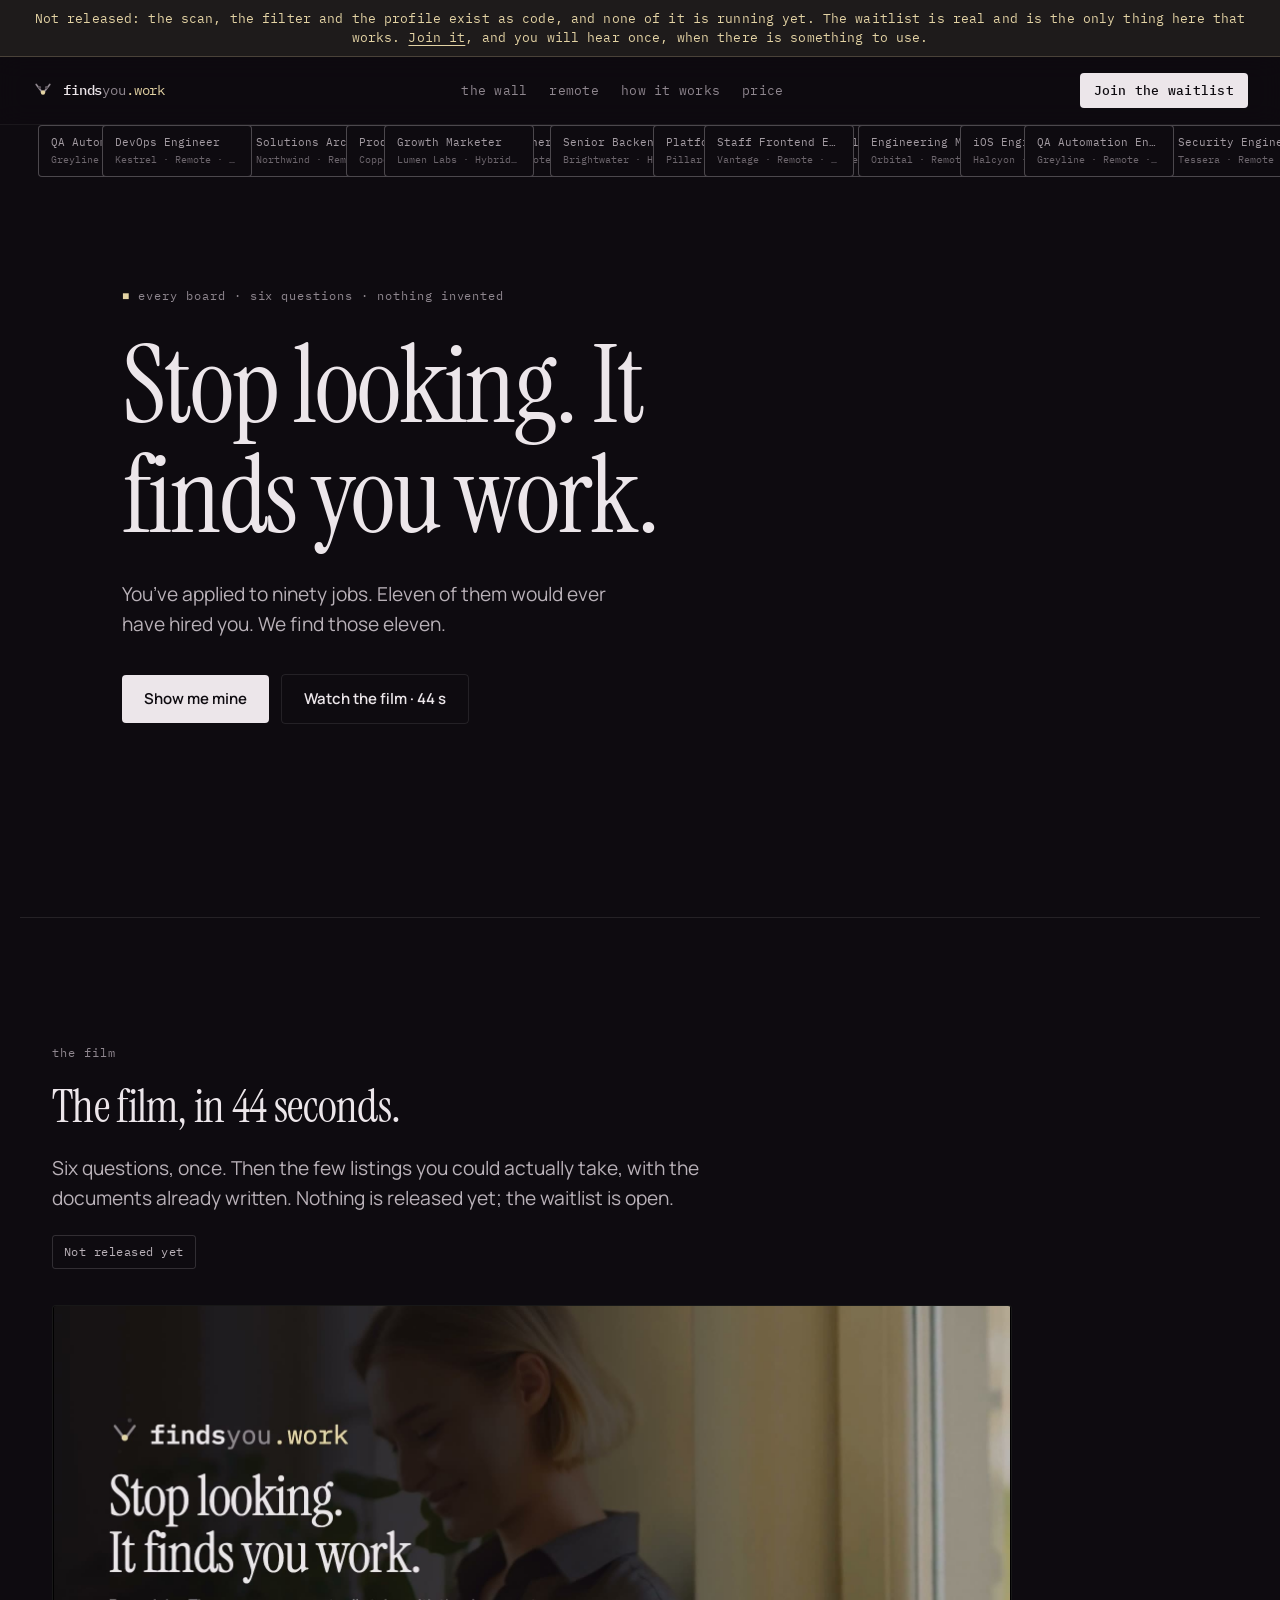
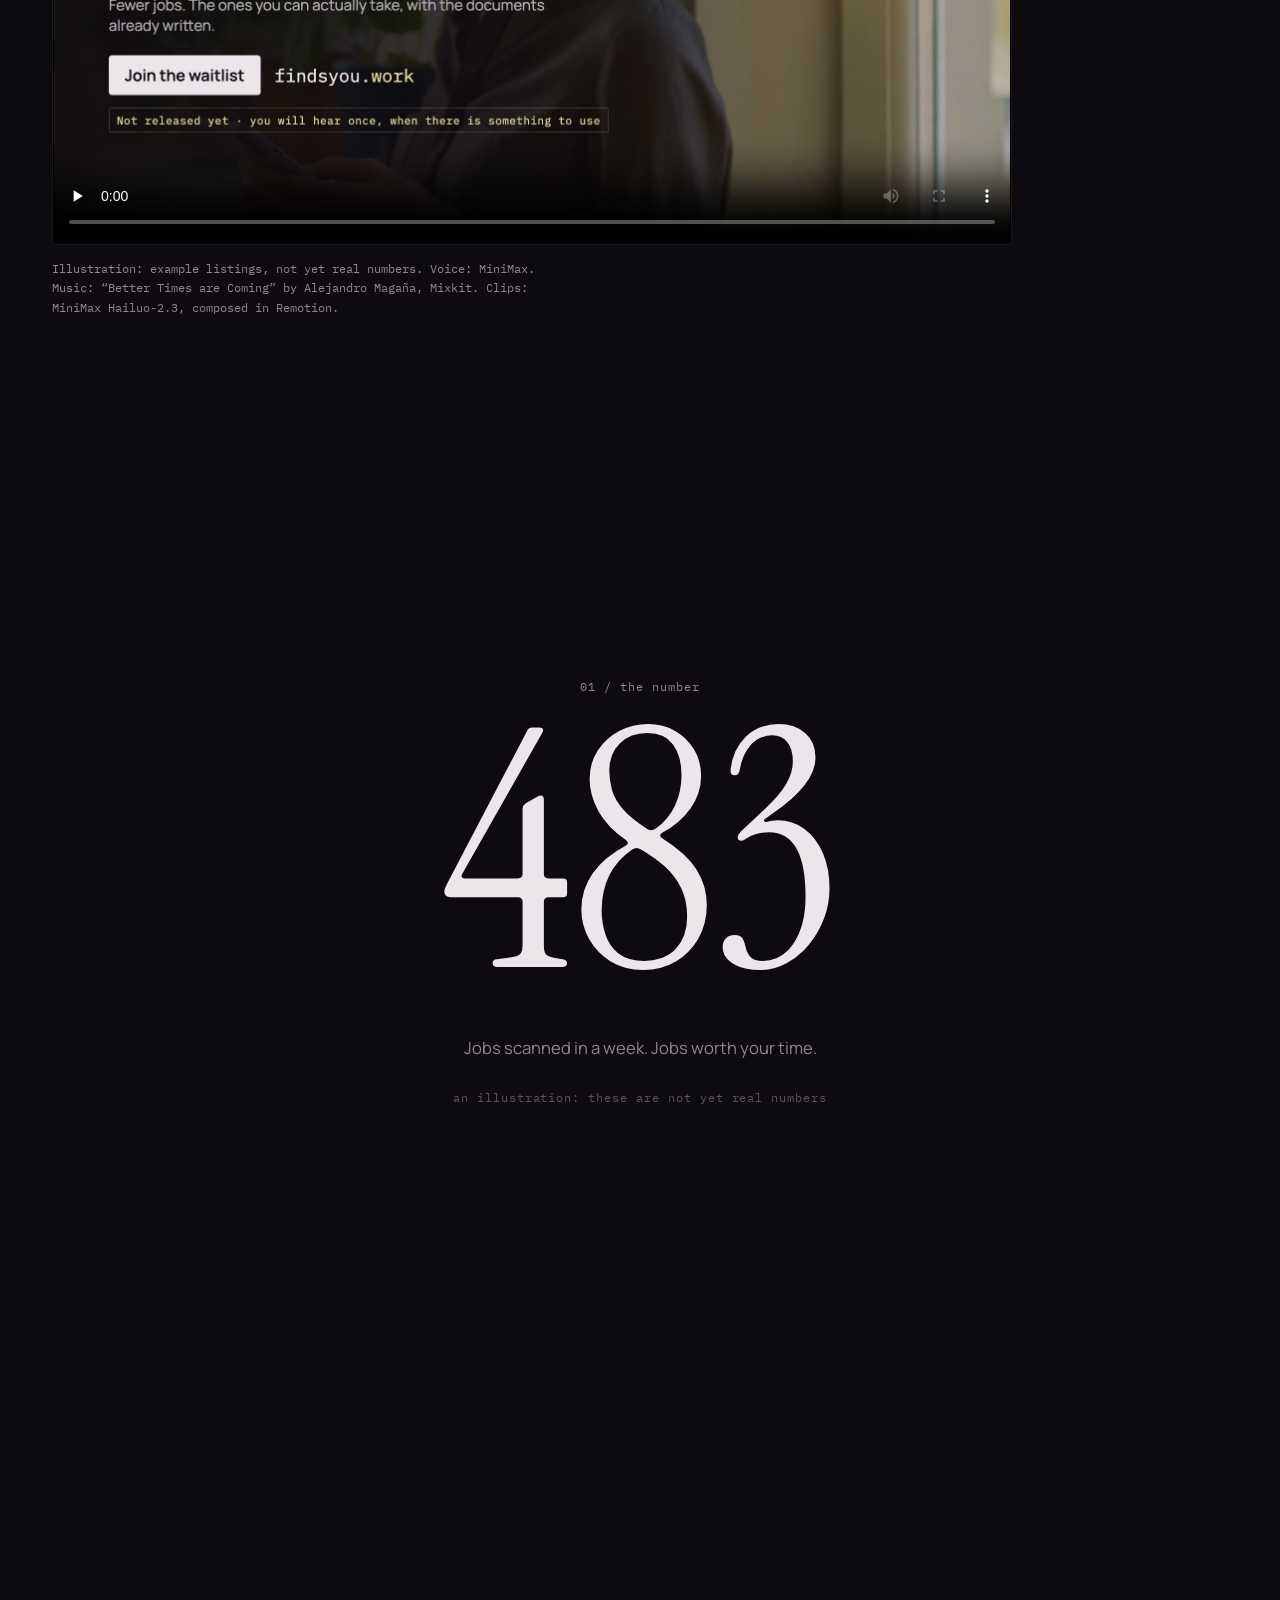
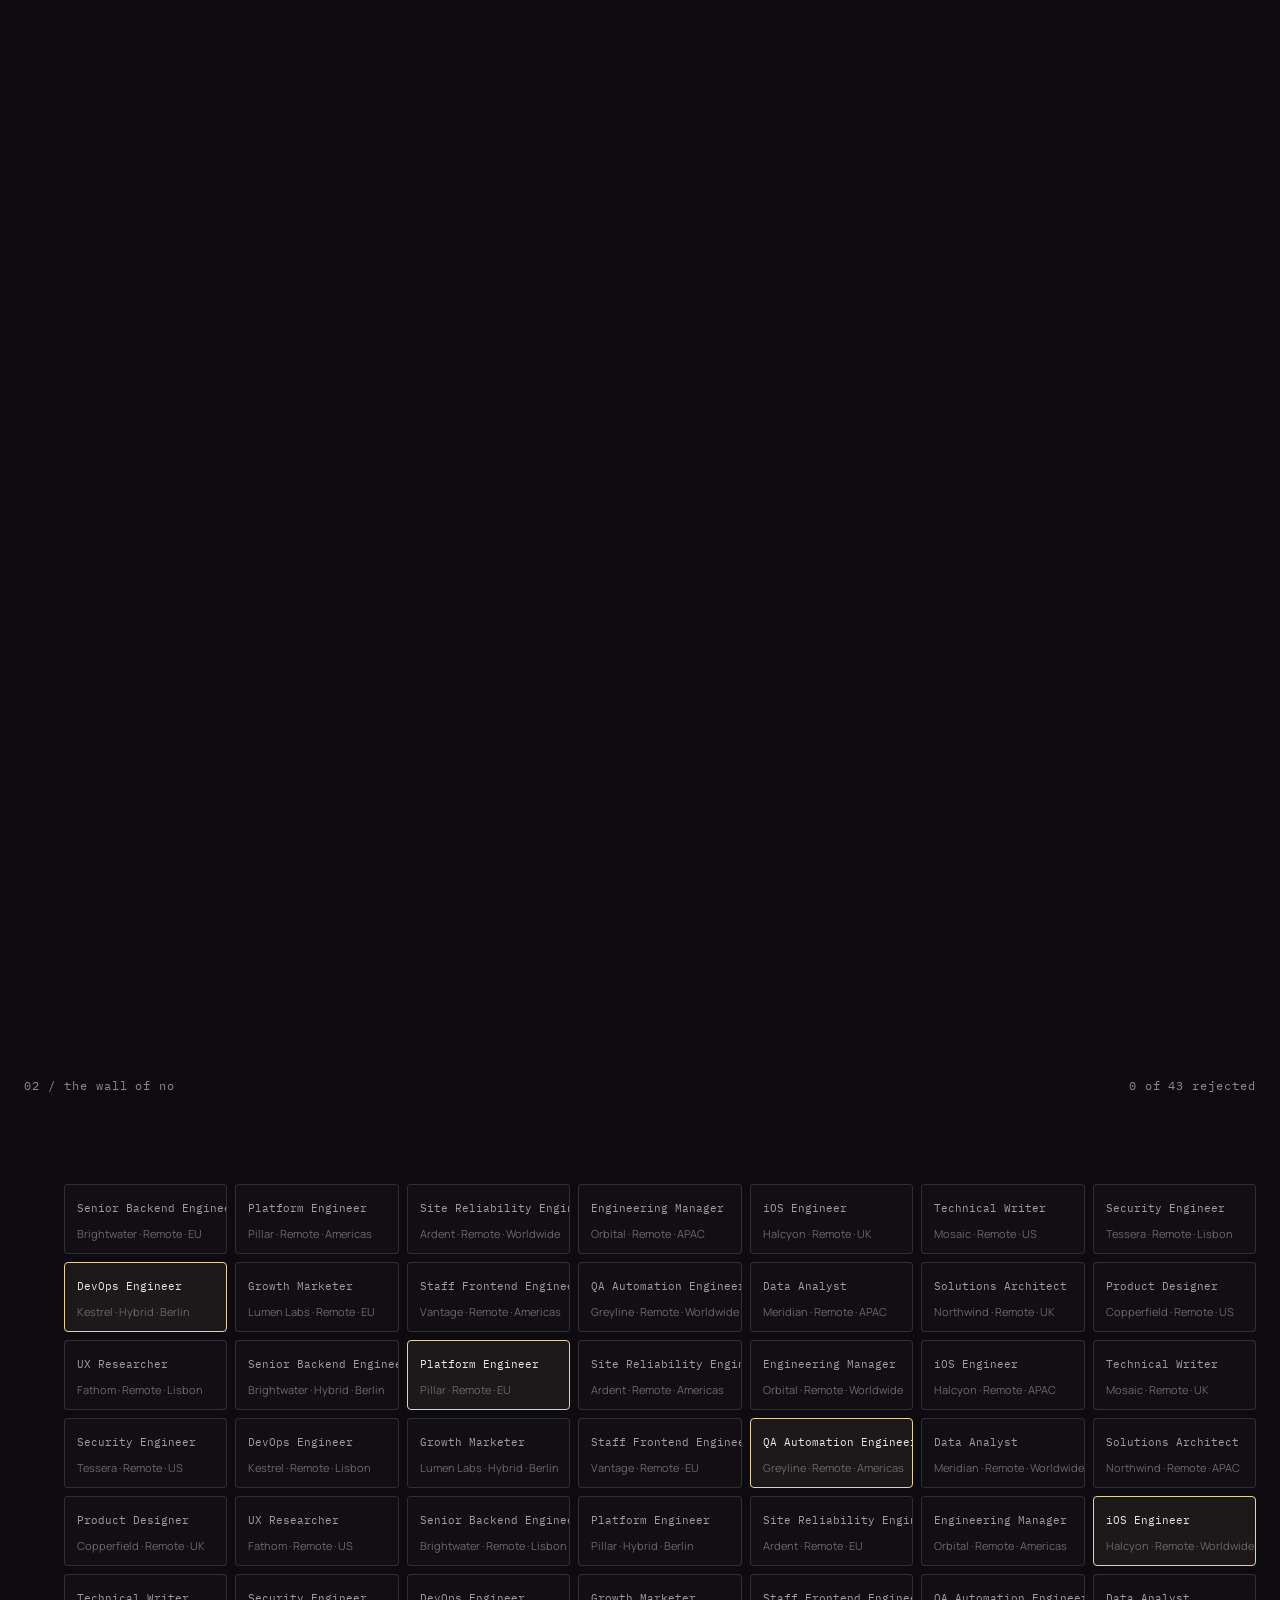
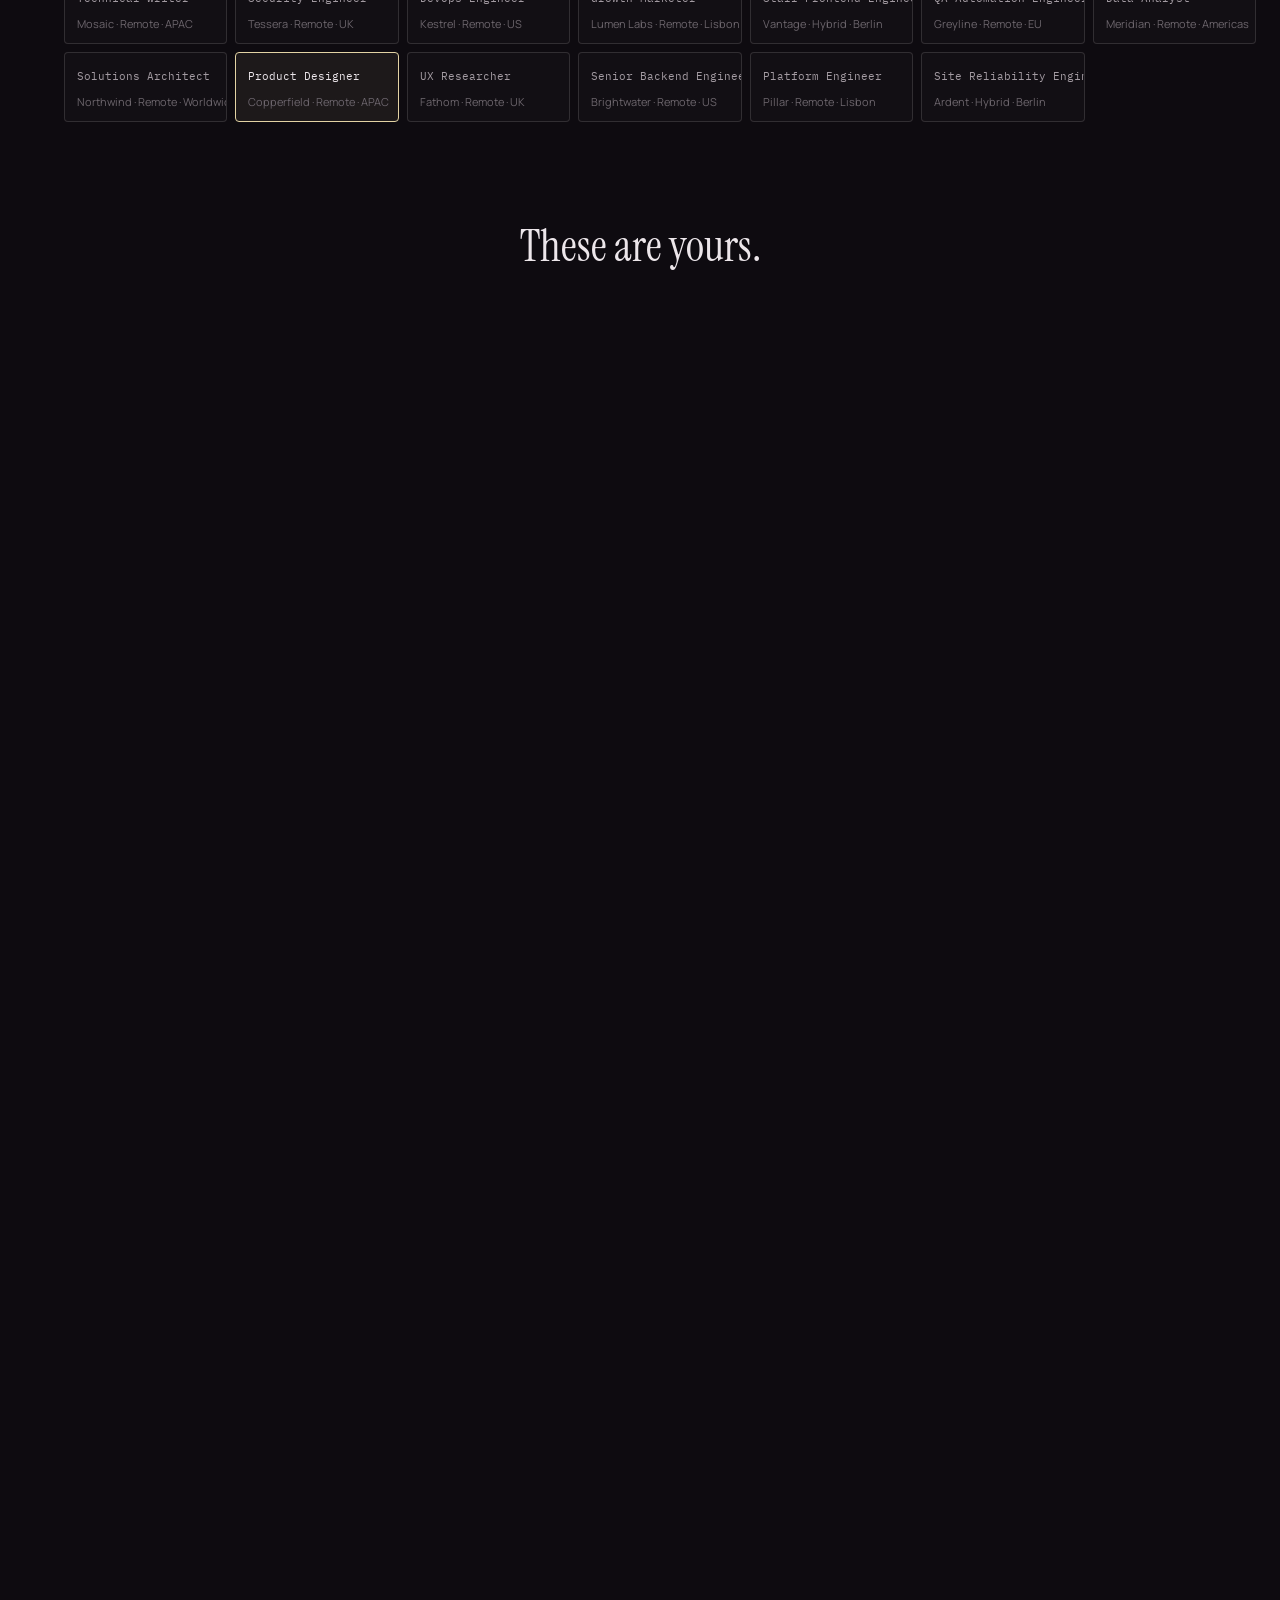
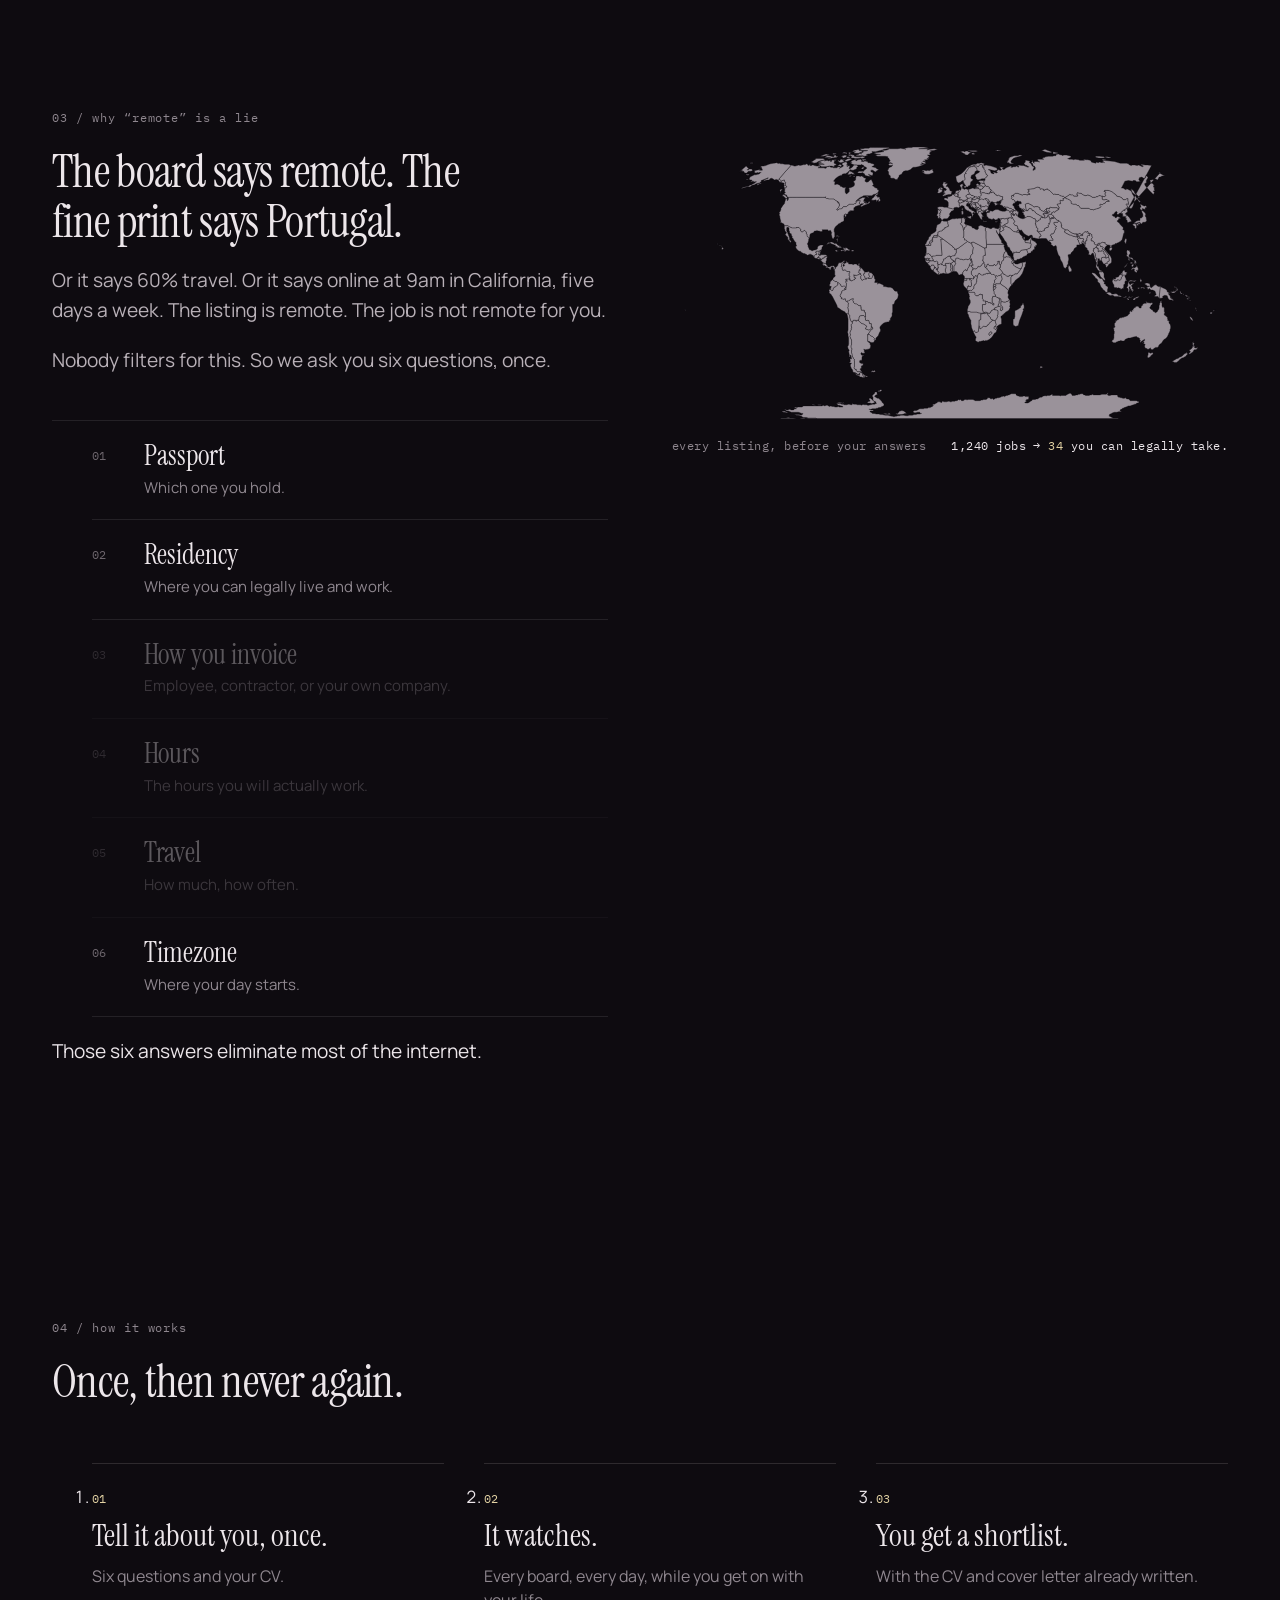
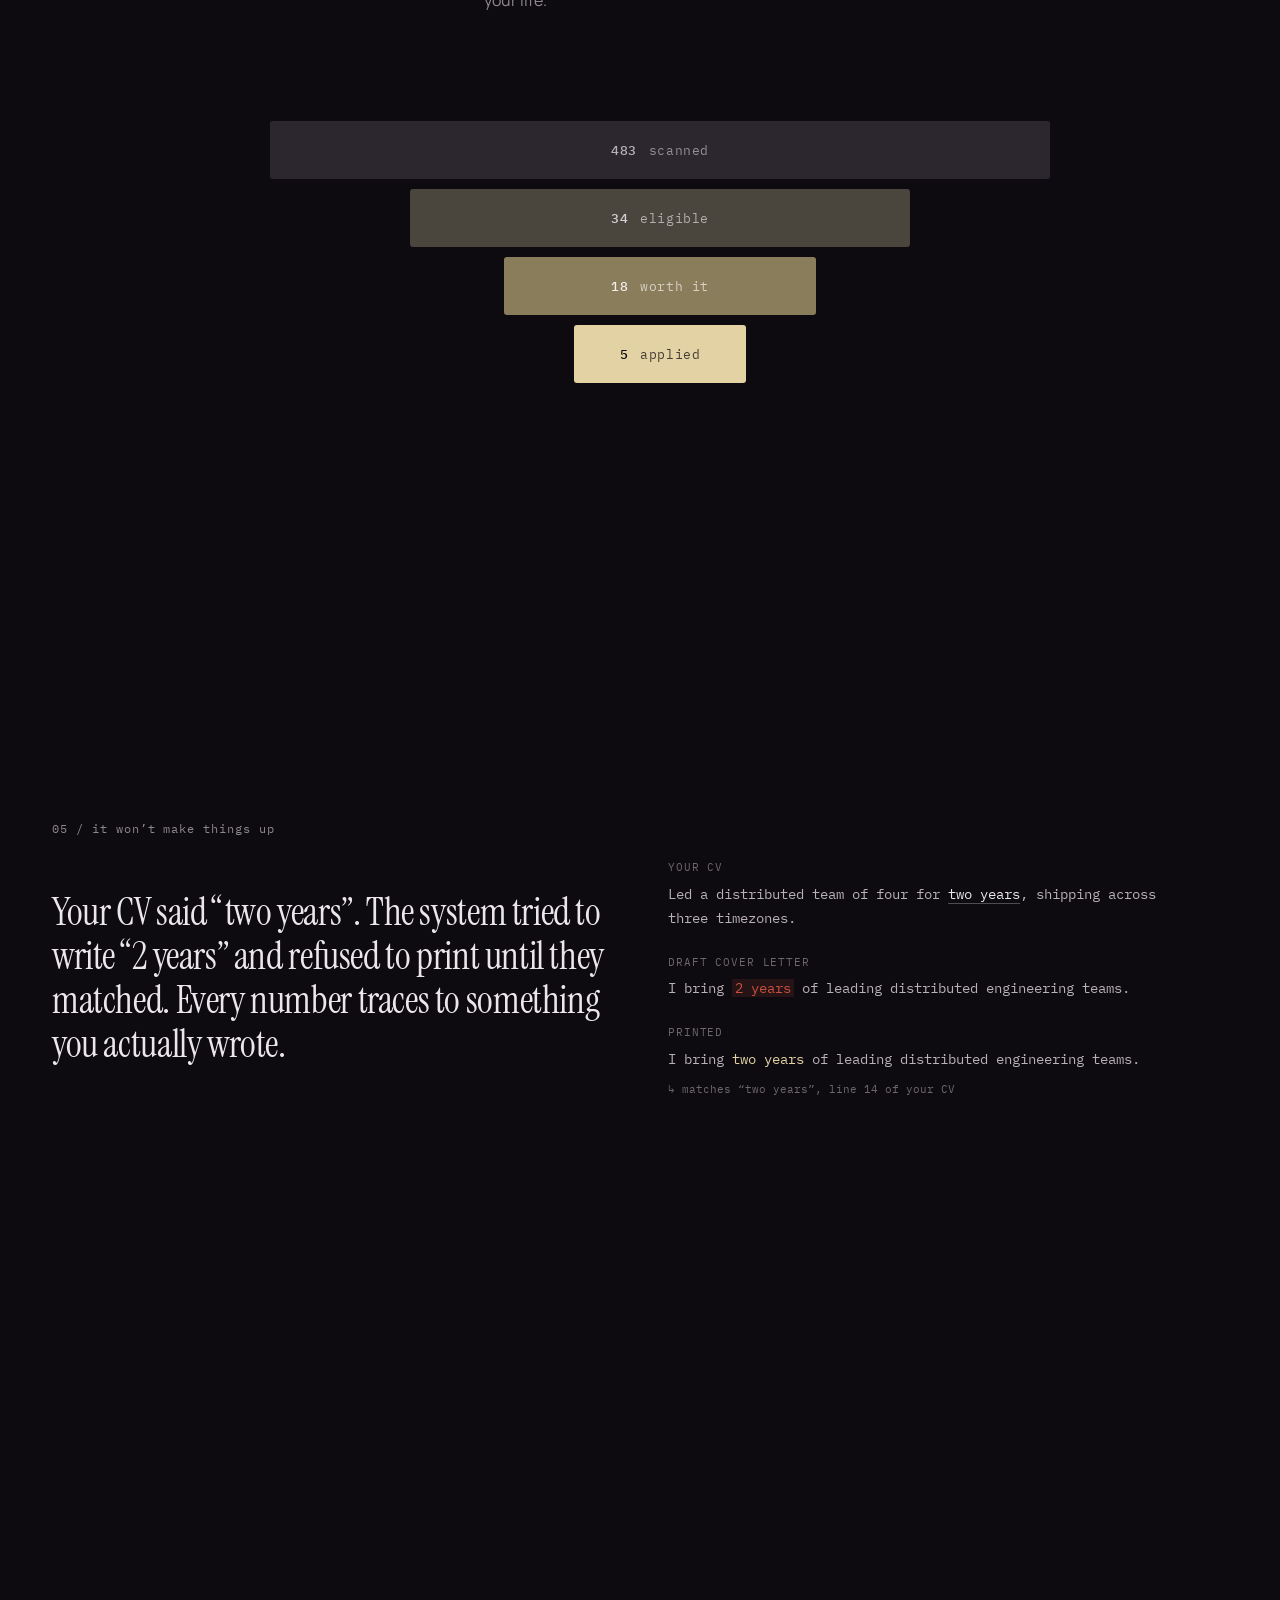
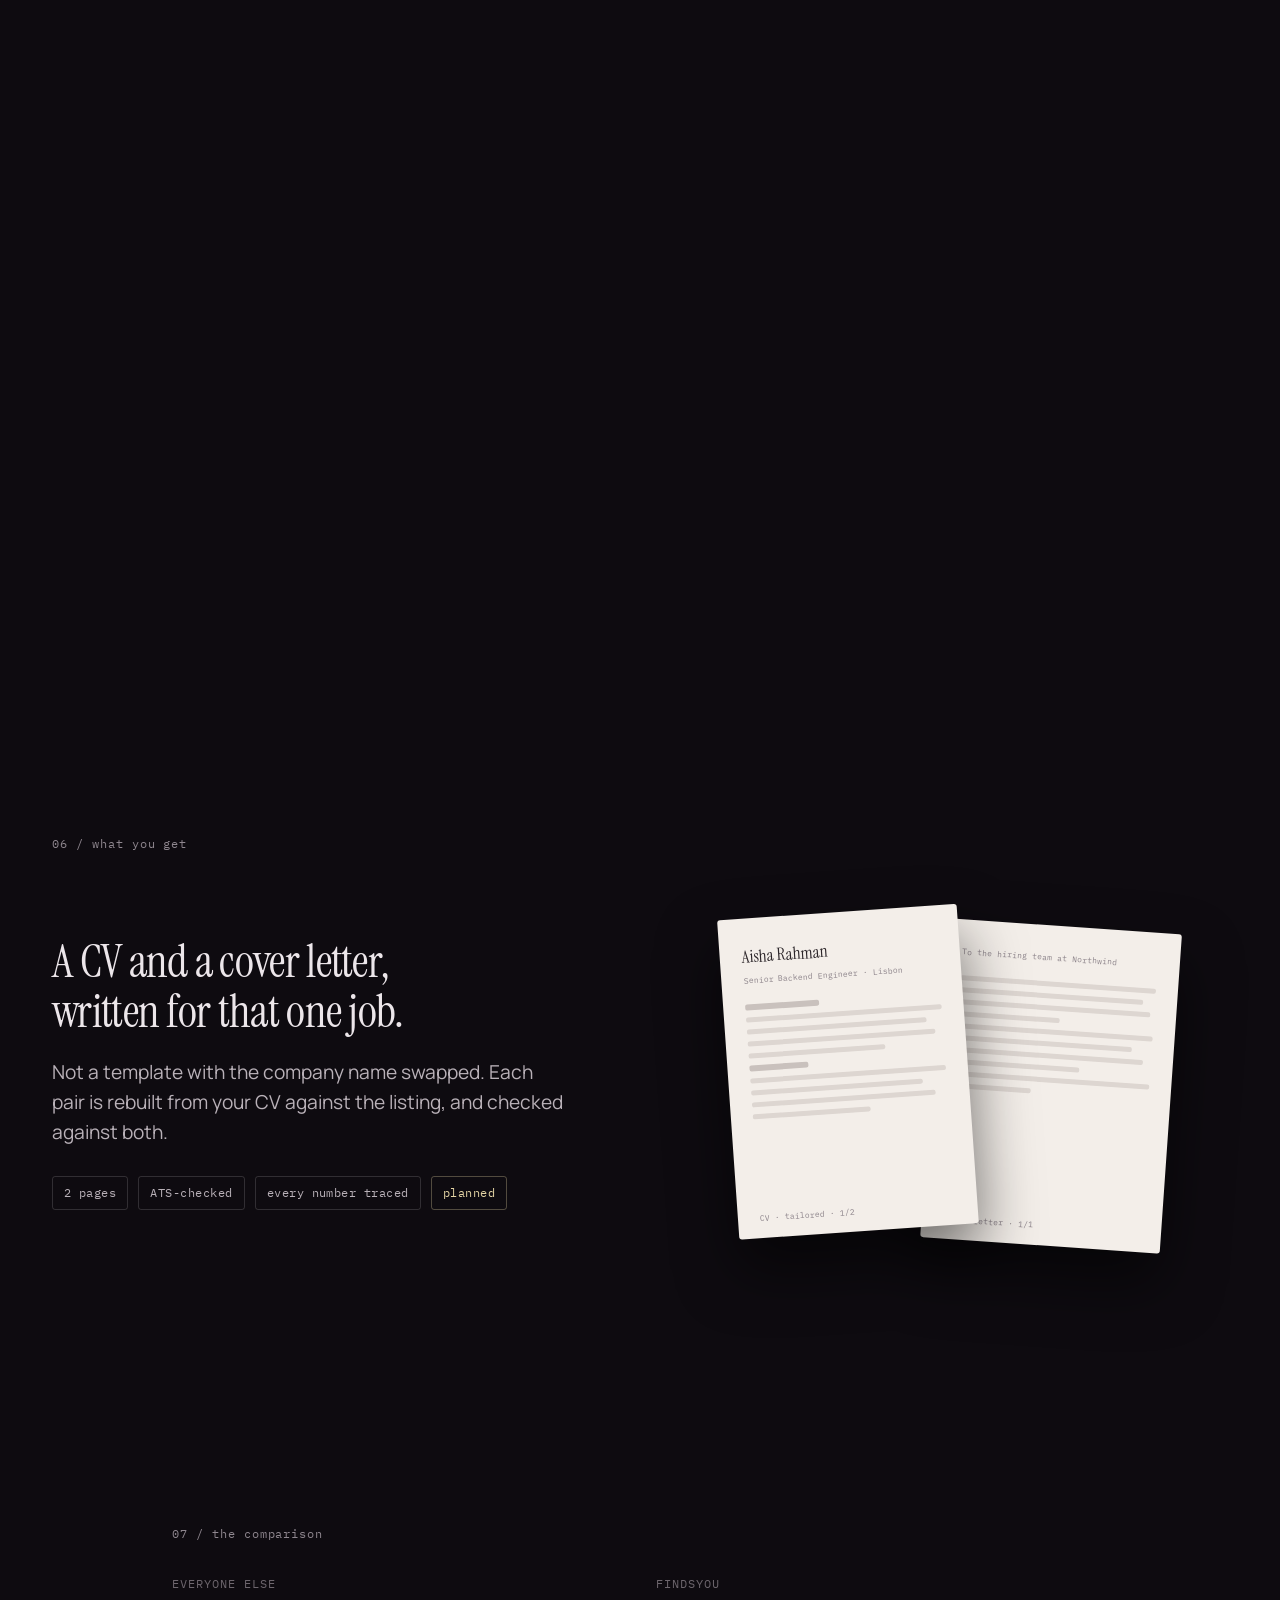
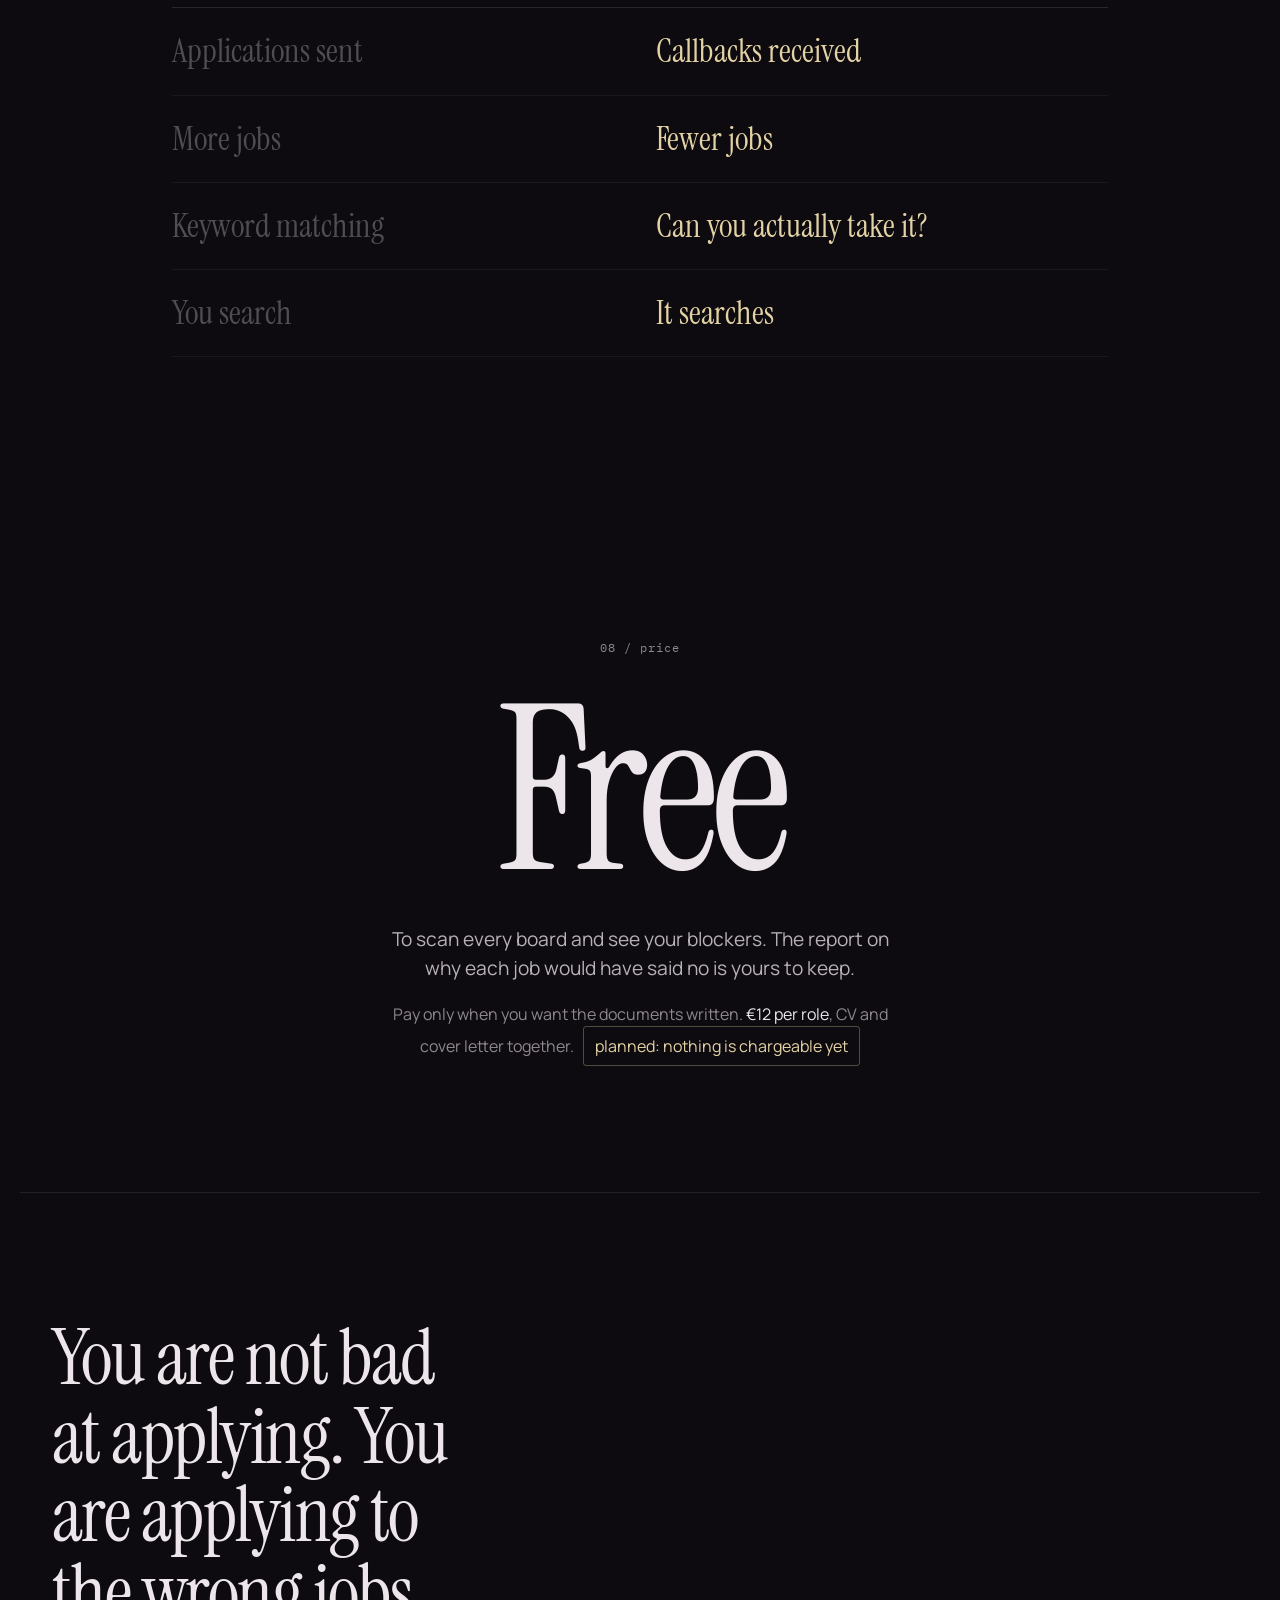
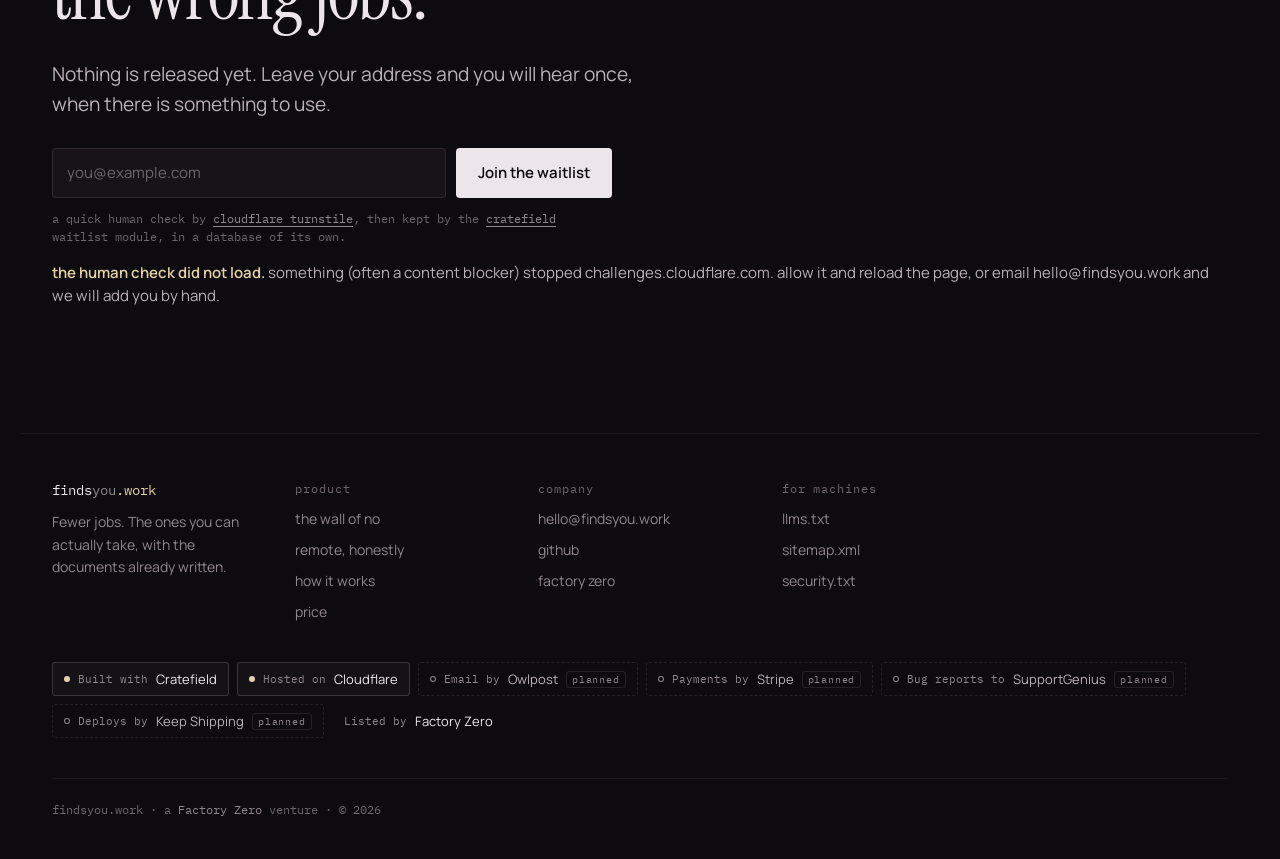
==== commit 3bdffee8: "film: add the 44-second film and a Watch the film button Adds the promo film after the hero, with a " ====
--- a/index.html
+++ b/index.html
@@ -24,6 +24,7 @@
 <link rel="preconnect" href="https://fonts.gstatic.com" crossorigin>
 <link href="https://fonts.googleapis.com/css2?family=Instrument+Serif:ital@0;1&amp;family=Manrope:wght@400;500;600&amp;family=IBM+Plex+Mono:wght@400;500&amp;display=swap" rel="stylesheet">
 <link rel="stylesheet" href="/assets/findsyou.css">
+<link rel="stylesheet" href="/assets/findsyou-inline.css">
 
 <script type="application/ld+json">
 {
@@ -101,33 +102,51 @@
   <!-- ------------------------------------------------------------ hero -->
   <section class="hero">
     <div class="rain" aria-hidden="true">
-    <div class="rain__card rain__card--keep" style="left:calc(50% - 320px);--land:calc(100cqh - 130px);animation:fy-fall-stay 11s linear infinite;animation-delay:-0.70s"><b>Senior Backend Engineer</b><span>Brightwater · Remote · EU</span></div>
-    <div class="rain__card rain__card--keep" style="left:calc(50% - 155px);--land:calc(100cqh - 130px);animation:fy-fall-stay 11s linear infinite;animation-delay:-3.00s"><b>Platform Engineer</b><span>Pillar · Remote · Americas</span></div>
-    <div class="rain__card rain__card--keep" style="left:calc(50% + 10px);--land:calc(100cqh - 130px);animation:fy-fall-stay 11s linear infinite;animation-delay:-5.30s"><b>Site Reliability Engineer</b><span>Ardent · Remote · Worldwide</span></div>
-    <div class="rain__card rain__card--keep" style="left:calc(50% + 175px);--land:calc(100cqh - 130px);animation:fy-fall-stay 11s linear infinite;animation-delay:-7.60s"><b>Engineering Manager</b><span>Orbital · Remote · APAC</span></div>
-    <div class="rain__card" style="left:3%;animation:fy-fall-out 11s linear infinite;animation-delay:-0.00s"><b>QA Automation Engineer</b><span>Greyline · Remote · Worldwide</span></div>
-    <div class="rain__card" style="left:11%;animation:fy-fall-out 11s linear infinite;animation-delay:-0.69s"><b>Data Analyst</b><span>Meridian · Remote · APAC</span></div>
-    <div class="rain__card" style="left:19%;animation:fy-fall-out 11s linear infinite;animation-delay:-1.38s"><b>Solutions Architect</b><span>Northwind · Remote · UK</span></div>
-    <div class="rain__card" style="left:27%;animation:fy-fall-out 11s linear infinite;animation-delay:-2.06s"><b>Product Designer</b><span>Copperfield · Remote · US</span></div>
-    <div class="rain__card" style="left:35%;animation:fy-fall-out 11s linear infinite;animation-delay:-2.75s"><b>UX Researcher</b><span>Fathom · Remote · Lisbon</span></div>
-    <div class="rain__card" style="left:43%;animation:fy-fall-out 11s linear infinite;animation-delay:-3.44s"><b>Senior Backend Engineer</b><span>Brightwater · Hybrid · Berlin</span></div>
-    <div class="rain__card" style="left:51%;animation:fy-fall-out 11s linear infinite;animation-delay:-4.12s"><b>Platform Engineer</b><span>Pillar · Remote · EU</span></div>
-    <div class="rain__card" style="left:59%;animation:fy-fall-out 11s linear infinite;animation-delay:-4.81s"><b>Site Reliability Engineer</b><span>Ardent · Remote · Americas</span></div>
-    <div class="rain__card" style="left:67%;animation:fy-fall-out 11s linear infinite;animation-delay:-5.50s"><b>Engineering Manager</b><span>Orbital · Remote · Worldwide</span></div>
-    <div class="rain__card" style="left:75%;animation:fy-fall-out 11s linear infinite;animation-delay:-6.19s"><b>iOS Engineer</b><span>Halcyon · Remote · APAC</span></div>
-    <div class="rain__card" style="left:83%;animation:fy-fall-out 11s linear infinite;animation-delay:-6.88s"><b>Technical Writer</b><span>Mosaic · Remote · UK</span></div>
-    <div class="rain__card" style="left:91%;animation:fy-fall-out 11s linear infinite;animation-delay:-7.56s"><b>Security Engineer</b><span>Tessera · Remote · US</span></div>
-    <div class="rain__card" style="left:8%;animation:fy-fall-out 11s linear infinite;animation-delay:-8.25s"><b>DevOps Engineer</b><span>Kestrel · Remote · Lisbon</span></div>
-    <div class="rain__card" style="left:30%;animation:fy-fall-out 11s linear infinite;animation-delay:-8.94s"><b>Growth Marketer</b><span>Lumen Labs · Hybrid · Berlin</span></div>
-    <div class="rain__card" style="left:55%;animation:fy-fall-out 11s linear infinite;animation-delay:-9.62s"><b>Staff Frontend Engineer</b><span>Vantage · Remote · EU</span></div>
-    <div class="rain__card" style="left:80%;animation:fy-fall-out 11s linear infinite;animation-delay:-10.31s"><b>QA Automation Engineer</b><span>Greyline · Remote · Americas</span></div>
+    <div class="rain__card rain__card--keep is-c7b467a3"><b>Senior Backend Engineer</b><span>Brightwater · Remote · EU</span></div>
+    <div class="rain__card rain__card--keep is-a9fad88e"><b>Platform Engineer</b><span>Pillar · Remote · Americas</span></div>
+    <div class="rain__card rain__card--keep is-5425af7c"><b>Site Reliability Engineer</b><span>Ardent · Remote · Worldwide</span></div>
+    <div class="rain__card rain__card--keep is-2e1fb8e3"><b>Engineering Manager</b><span>Orbital · Remote · APAC</span></div>
+    <div class="rain__card is-fc3685f5"><b>QA Automation Engineer</b><span>Greyline · Remote · Worldwide</span></div>
+    <div class="rain__card is-bafd3c95"><b>Data Analyst</b><span>Meridian · Remote · APAC</span></div>
+    <div class="rain__card is-cc2eacc8"><b>Solutions Architect</b><span>Northwind · Remote · UK</span></div>
+    <div class="rain__card is-66e309b2"><b>Product Designer</b><span>Copperfield · Remote · US</span></div>
+    <div class="rain__card is-4850394d"><b>UX Researcher</b><span>Fathom · Remote · Lisbon</span></div>
+    <div class="rain__card is-1f5f94c0"><b>Senior Backend Engineer</b><span>Brightwater · Hybrid · Berlin</span></div>
+    <div class="rain__card is-0c1bff15"><b>Platform Engineer</b><span>Pillar · Remote · EU</span></div>
+    <div class="rain__card is-11916f49"><b>Site Reliability Engineer</b><span>Ardent · Remote · Americas</span></div>
+    <div class="rain__card is-0b86152b"><b>Engineering Manager</b><span>Orbital · Remote · Worldwide</span></div>
+    <div class="rain__card is-83ad7457"><b>iOS Engineer</b><span>Halcyon · Remote · APAC</span></div>
+    <div class="rain__card is-76626201"><b>Technical Writer</b><span>Mosaic · Remote · UK</span></div>
+    <div class="rain__card is-75939f9b"><b>Security Engineer</b><span>Tessera · Remote · US</span></div>
+    <div class="rain__card is-dd9c82d8"><b>DevOps Engineer</b><span>Kestrel · Remote · Lisbon</span></div>
+    <div class="rain__card is-9d9d03f9"><b>Growth Marketer</b><span>Lumen Labs · Hybrid · Berlin</span></div>
+    <div class="rain__card is-06b98349"><b>Staff Frontend Engineer</b><span>Vantage · Remote · EU</span></div>
+    <div class="rain__card is-b88b9cfe"><b>QA Automation Engineer</b><span>Greyline · Remote · Americas</span></div>
     </div>
     <div class="hero__inner wrap">
       <p class="eyebrow hero__kicker"><b>■</b> every board · six questions · nothing invented</p>
       <h1 class="display">Stop looking. It finds you work.</h1>
       <p class="lede">You&rsquo;ve applied to ninety jobs. Eleven of them would ever have hired you. We find those eleven.</p>
-      <a class="btn" href="#waitlist">Show me mine</a>
-    </div>
+      <div class="hero__actions">
+        <a class="btn" href="#waitlist">Show me mine</a>
+        <a class="btn btn--ghost" href="#film" data-play-film>Watch the film &middot; 44 s</a>
+      </div>
+    </div>
+  </section>
+
+  <!-- ------------------------------------------------------------ film -->
+  <section class="band wrap film-band" id="film">
+    <p class="eyebrow">the film</p>
+    <h2 class="h2 film__h">The film, in 44 seconds.</h2>
+    <p class="lede film__lede">Six questions, once. Then the few listings you could actually take, with the documents already written. Nothing is released yet; the waitlist is open.</p>
+    <p class="chips film__status"><span class="chip">Not released yet</span></p>
+    <figure class="film">
+      <video controls playsinline preload="none" poster="/assets/films/findsyou-poster.jpg" width="1920" height="1080" aria-label="A 44-second film about FindsYou. Its listings and numbers are illustrations, not real results.">
+        <source src="/assets/films/findsyou-promo.mp4" type="video/mp4">
+        <p>Your browser cannot play this video. <a href="/assets/films/findsyou-promo.mp4">Download the film (MP4)</a>.</p>
+      </video>
+      <figcaption>Illustration: example listings, not yet real numbers. Voice: MiniMax. Music: &ldquo;Better Times are Coming&rdquo; by Alejandro Magaña, Mixkit. Clips: MiniMax Hailuo-2.3, composed in Remotion.</figcaption>
+    </figure>
   </section>
 
   <!-- -------------------------------------------------------- 01 number -->
@@ -136,7 +155,7 @@
       <p class="eyebrow">01 / the number</p>
       <p class="number__n" data-count-from="483" data-count-to="18">483</p>
       <p class="number__cap">Jobs scanned in a week. <b>Jobs worth your time.</b></p>
-      <p class="eyebrow" style="margin-top:28px;opacity:.6">an illustration: these are not yet real numbers</p>
+      <p class="eyebrow is-bdf30404">an illustration: these are not yet real numbers</p>
     </div>
   </section>
 
@@ -391,7 +410,7 @@
   <!-- -------------------------------------------------------- 03 remote -->
   <section class="band wrap" id="remote">
     <p class="eyebrow">03 / why &ldquo;remote&rdquo; is a lie</p>
-    <div class="split" style="margin-top:20px">
+    <div class="split is-eee3f850">
       <div class="prose">
         <h2 class="h2">The board says remote. The fine print says Portugal.</h2>
         <p>Or it says 60% travel. Or it says online at 9am in California, five days a week. The listing is remote. The job is not remote for you.</p>
@@ -419,17 +438,17 @@
   <!-- ----------------------------------------------------------- 04 how -->
   <section class="band wrap" id="how">
     <p class="eyebrow">04 / how it works</p>
-    <h2 class="h2" style="margin:20px 0 56px;max-width:20ch">Once, then never again.</h2>
+    <h2 class="h2 is-dde8a03e">Once, then never again.</h2>
     <ol class="steps" role="list">
         <li class="step" data-reveal><div class="step__n">01</div><h3 class="step__t">Tell it about you, once.</h3><p class="step__s">Six questions and your CV.</p></li>
         <li class="step" data-reveal><div class="step__n">02</div><h3 class="step__t">It watches.</h3><p class="step__s">Every board, every day, while you get on with your life.</p></li>
         <li class="step" data-reveal><div class="step__n">03</div><h3 class="step__t">You get a shortlist.</h3><p class="step__s">With the CV and cover letter already written.</p></li>
     </ol>
     <ol class="funnel" role="list" data-reveal>
-        <li class="rung" style="width:100%"><span class="rung__fill" style="background:#2c272e"></span><span class="rung__lab" style="color:#b9b1b8"><b>483</b><span>scanned</span></span></li>
-        <li class="rung" style="width:64%"><span class="rung__fill" style="background:#4a463e"></span><span class="rung__lab" style="color:#d8d0d4"><b>34</b><span>eligible</span></span></li>
-        <li class="rung" style="width:40%"><span class="rung__fill" style="background:#8a7d5c"></span><span class="rung__lab" style="color:#f3eee9"><b>18</b><span>worth it</span></span></li>
-        <li class="rung" style="width:22%"><span class="rung__fill" style="background:#e3d3a4"></span><span class="rung__lab" style="color:#0e0b10"><b>5</b><span>applied</span></span></li>
+        <li class="rung is-b7aa1ec0"><span class="rung__fill is-4382af8c"></span><span class="rung__lab is-c4a45b43"><b>483</b><span>scanned</span></span></li>
+        <li class="rung is-d70636ea"><span class="rung__fill is-14024c7e"></span><span class="rung__lab is-1c4326cd"><b>34</b><span>eligible</span></span></li>
+        <li class="rung is-badcd27c"><span class="rung__fill is-d357beb0"></span><span class="rung__lab is-90ac15b6"><b>18</b><span>worth it</span></span></li>
+        <li class="rung is-cffff263"><span class="rung__fill is-7b74361e"></span><span class="rung__lab is-65adcac4"><b>5</b><span>applied</span></span></li>
     </ol>
   </section>
 
@@ -437,7 +456,7 @@
   <section class="tall" id="trust" data-tall="200">
     <div class="stick trust">
       <p class="eyebrow">05 / it won&rsquo;t make things up</p>
-      <div class="trust__grid" style="margin-top:20px">
+      <div class="trust__grid is-eee3f850">
         <p class="trust__claim">Your CV said &ldquo;two years&rdquo;. The system tried to write &ldquo;2 years&rdquo; and refused to print until they matched. Every number traces to something you actually wrote.</p>
         <div class="doc">
           <div>
@@ -462,10 +481,10 @@
   <!-- ---------------------------------------------------------- 06 docs -->
   <section class="band wrap" id="docs">
     <p class="eyebrow">06 / what you get</p>
-    <div class="split" style="margin-top:20px;align-items:center">
+    <div class="split is-813912a4">
       <div>
         <h2 class="h2">A CV and a cover letter, written for that one job.</h2>
-        <p class="lede" style="margin:22px 0 28px;max-width:46ch">Not a template with the company name swapped. Each pair is rebuilt from your CV against the listing, and checked against both.</p>
+        <p class="lede is-5a0d9ec8">Not a template with the company name swapped. Each pair is rebuilt from your CV against the listing, and checked against both.</p>
         <div class="chips">
           <span class="chip">2 pages</span>
           <span class="chip">ATS-checked</span>
@@ -478,18 +497,18 @@
           <p class="paper__name">Aisha Rahman</p>
           <p class="paper__meta">Senior Backend Engineer · Lisbon</p>
           <div class="paper__lines" aria-hidden="true">
-            <i class="hd" style="width:38%"></i><i style="width:100%"></i><i style="width:92%"></i>
-            <i style="width:96%"></i><i style="width:70%"></i><i class="hd" style="width:30%"></i>
-            <i style="width:100%"></i><i style="width:88%"></i><i style="width:94%"></i><i style="width:60%"></i>
+            <i class="hd is-61bdd47e"></i><i class="is-b7aa1ec0"></i><i class="is-b6958c6d"></i>
+            <i class="is-57614da0"></i><i class="is-2f0a1848"></i><i class="hd is-dc9d6d9a"></i>
+            <i class="is-b7aa1ec0"></i><i class="is-e26e43af"></i><i class="is-ced032d1"></i><i class="is-2639e543"></i>
           </div>
           <p class="paper__foot">CV · tailored · 1/2</p>
         </article>
         <article class="paper paper--cl">
           <p class="paper__meta">To the hiring team at Northwind</p>
           <div class="paper__lines" aria-hidden="true">
-            <i style="width:100%"></i><i style="width:94%"></i><i style="width:98%"></i><i style="width:52%"></i>
-            <i style="width:100%"></i><i style="width:90%"></i><i style="width:96%"></i><i style="width:64%"></i>
-            <i style="width:100%"></i><i style="width:40%"></i>
+            <i class="is-b7aa1ec0"></i><i class="is-ced032d1"></i><i class="is-1c488299"></i><i class="is-5a54376e"></i>
+            <i class="is-b7aa1ec0"></i><i class="is-fc9c1b21"></i><i class="is-57614da0"></i><i class="is-d70636ea"></i>
+            <i class="is-b7aa1ec0"></i><i class="is-badcd27c"></i>
           </div>
           <p class="paper__foot">Cover letter · 1/1</p>
         </article>
@@ -499,7 +518,7 @@
 
   <!-- ------------------------------------------------------- 07 compare -->
   <section class="band wrap wrap--narrow" id="compare">
-    <p class="eyebrow" style="margin-bottom:32px">07 / the comparison</p>
+    <p class="eyebrow is-06dcf347">07 / the comparison</p>
     <div class="cmp__head"><div>EVERYONE ELSE</div><div>FINDSYOU</div></div>
       <div class="cmp__row" data-reveal><div class="cmp__l">Applications sent</div><div class="cmp__r">Callbacks received</div></div>
       <div class="cmp__row" data-reveal><div class="cmp__l">More jobs</div><div class="cmp__r">Fewer jobs</div></div>
@@ -509,22 +528,22 @@
 
   <!-- --------------------------------------------------------- 08 price -->
   <section class="band wrap wrap--narrow price" id="price">
-    <p class="eyebrow" style="margin-bottom:26px">08 / price</p>
+    <p class="eyebrow is-a8fa6085">08 / price</p>
     <p class="price__n">Free</p>
     <p class="lede">To scan every board and see your blockers. The report on why each job would have said no is yours to keep.</p>
-    <p style="color:var(--dim);font-size:16px;max-width:520px;margin:18px auto 0">Pay only when you want the documents written. <span style="color:var(--ink)">&euro;12 per role</span>, CV and cover letter together. <span class="chip chip--planned" style="display:inline-block;margin-left:6px">planned: nothing is chargeable yet</span></p>
+    <p class="is-1a26842e">Pay only when you want the documents written. <span class="is-632dffa6">&euro;12 per role</span>, CV and cover letter together. <span class="chip chip--planned is-9fa87bf0">planned: nothing is chargeable yet</span></p>
   </section>
 
   <!-- ------------------------------------------------------- 09 waitlist -->
   <section class="band wrap wait" id="waitlist">
-    <h2 class="display" style="font-size:clamp(34px,6vw,84px);max-width:18ch;margin-bottom:28px">You are not bad at applying. You are applying to the wrong jobs.</h2>
-    <p class="lede" style="max-width:52ch">Nothing is released yet. Leave your address and you will hear once, when there is something to use.</p>
-
-    <form class="wait__form" id="waitlist-form" data-contact="hello@findsyou.work" data-double-opt-in="false" hidden>
+    <h2 class="display is-e8750fe5">You are not bad at applying. You are applying to the wrong jobs.</h2>
+    <p class="lede is-8a610d19">Nothing is released yet. Leave your address and you will hear once, when there is something to use.</p>
+
+    <form class="wait__form" id="waitlist-form" data-contact="hello@findsyou.work" hidden>
       <div class="field">
         <label class="sr-only" for="waitlist-email">email address</label>
-        <input id="waitlist-email" type="email" name="email" required autocomplete="email" placeholder="you@example.com">
-        <button class="btn" type="submit">Join the waitlist</button>
+        <input id="waitlist-email" type="email" name="email" required autocomplete="email" placeholder="you@example.com" aria-describedby="waitlist-status">
+        <button class="btn" type="submit"><span class="spin" aria-hidden="true"></span><span data-label>Join the waitlist</span></button>
       </div>
       <p class="hp" aria-hidden="true"><label>company <input type="text" name="company" tabindex="-1" autocomplete="off"></label></p>
       <div class="captcha" role="group" aria-label="human check">
@@ -532,8 +551,14 @@
       </div>
       <p class="form__foot">a quick human check by <a href="https://www.cloudflare.com/products/turnstile/">cloudflare turnstile</a>, then kept by the <a href="https://cratefield.com">cratefield</a> waitlist module, in a database of its own.</p>
     </form>
-    <p class="lede" data-waitlist-nojs style="margin-top:24px">Email <a href="mailto:hello@findsyou.work?subject=FindsYou%20waitlist" style="text-decoration:underline;text-underline-offset:3px">hello@findsyou.work</a> and we will add you by hand.</p>
-    <div class="form__status" id="waitlist-status" role="status" aria-live="polite"></div>
+    <p class="lede is-66d8b591" data-waitlist-nojs>Email <a class="is-9bdc1b9f" href="mailto:hello@findsyou.work?subject=FindsYou%20waitlist">hello@findsyou.work</a> and we will add you by hand.</p>
+    <div class="form__status" id="waitlist-status" role="alert"></div>
+    <div class="wait__done" id="waitlist-done" role="status" aria-live="polite" tabindex="-1" hidden>
+      <p class="wait__done-h">Check your inbox.</p>
+      <p>We sent a confirmation link to <strong data-done-email></strong>. Click it to hold your place on the FindsYou waitlist.</p>
+      <p class="wait__small">It can take a minute — check Spam or Promotions if it isn’t there. Already confirmed before? Then you’re already on the list; nothing more to do.</p>
+      <p class="wait__small"><button class="wait__again" type="button" data-again>Use a different email</button> · Still nothing? Email <a href="mailto:hello@findsyou.work?subject=FindsYou%20waitlist">hello@findsyou.work</a>.</p>
+    </div>
   </section>
 
 </main>
@@ -542,7 +567,7 @@
   <div class="foot__grid">
     <div>
       <p class="foot__mark">finds<span>you</span><i>.work</i></p>
-      <p style="line-height:1.6;max-width:30ch">Fewer jobs. The ones you can actually take, with the documents already written.</p>
+      <p class="is-af8893d9">Fewer jobs. The ones you can actually take, with the documents already written.</p>
     </div>
     <div class="foot__col">
       <p class="foot__h">product</p>
--- a/assets/findsyou.css
+++ b/assets/findsyou.css
@@ -101,6 +101,19 @@
 .hero .lede { max-width: 520px; margin-bottom: 34px; }
 .hero__kicker { margin-bottom: 26px; }
 .hero__kicker b { color: var(--accent); font-weight: 400; }
+.hero__actions { display: flex; flex-wrap: wrap; gap: 12px; align-items: center; }
+
+/* The film: a 16:9 player in the card style of the page. */
+.film-band { border-top: 1px solid var(--line); }
+.film__h { margin: 20px 0 22px; max-width: 22ch; }
+.film__lede { max-width: 56ch; margin-bottom: 22px; }
+.film__status { margin-bottom: 36px; }
+.film { margin: 0; max-width: 960px; }
+.film video {
+  display: block; width: 100%; height: auto; aspect-ratio: 16 / 9;
+  background: #000; border: 1px solid var(--line); border-radius: 4px;
+}
+.film figcaption { margin-top: 14px; font-family: var(--mono); font-size: 12px; line-height: 1.6; color: var(--dim); max-width: 72ch; }
 
 /* the rain of listings — decorative, hidden from assistive tech */
 .rain { position: absolute; inset: 0; pointer-events: none; overflow: hidden; container-type: size; }
@@ -305,6 +318,19 @@
 .form__foot a { color: var(--dim); text-decoration: underline; text-underline-offset: 3px; }
 .form__status { margin-top: 16px; font-size: 15px; color: var(--muted); min-height: 1.5em; }
 .form__status strong { color: var(--accent); font-weight: 600; }
+.form__status:empty { display: none; }
+.wait__done { margin-top: 28px; max-width: 560px; display: grid; gap: 10px; padding: 22px 24px; border: 1px solid var(--accent); border-radius: 12px; font-size: 16px; line-height: 1.55; color: var(--muted); outline: none; }
+.wait__done-h { font-size: 22px; font-weight: 600; color: var(--accent); }
+.wait__done strong { color: var(--ink); font-weight: 600; overflow-wrap: anywhere; }
+.wait__small { font-size: 14px; color: var(--dimmer); }
+.wait__small a { color: inherit; text-decoration: underline; text-underline-offset: 3px; }
+.wait__again { padding: 0; border: 0; background: none; font: inherit; color: var(--accent); text-decoration: underline; text-underline-offset: 3px; cursor: pointer; }
+.field input[aria-invalid="true"] { border-color: #ff6b6b; }
+.btn .spin { display: none; width: 13px; height: 13px; margin-right: 8px; vertical-align: -2px; border: 2px solid currentColor; border-right-color: transparent; border-radius: 50%; }
+.btn[aria-busy="true"] .spin { display: inline-block; }
+@media (prefers-reduced-motion: no-preference) { .btn .spin { animation: wl-spin .7s linear infinite; } }
+@media (prefers-reduced-motion: reduce) { .btn[aria-busy="true"] .spin { display: none; } }
+@keyframes wl-spin { to { transform: rotate(360deg); } }
 
 /* ------------------------------------------------------------------ footer */
 .foot { border-top: 1px solid var(--line-soft); padding: 46px var(--gut) 40px; max-width: var(--max); margin: 0 auto; }
--- a/assets/findsyou-inline.css
+++ b/assets/findsyou-inline.css
@@ -0,0 +1,62 @@
+/* Generated by tools/csp-inline-styles.py from the pages' former style="" attributes. Do not edit. */
+:is(.is-06b98349, #_#_#_){left:55%;animation:fy-fall-out 11s linear infinite;animation-delay:-9.62s}
+:is(.is-06dcf347, #_#_#_){margin-bottom:32px}
+:is(.is-0b86152b, #_#_#_){left:67%;animation:fy-fall-out 11s linear infinite;animation-delay:-5.50s}
+:is(.is-0c1bff15, #_#_#_){left:51%;animation:fy-fall-out 11s linear infinite;animation-delay:-4.12s}
+:is(.is-10cb8b4f, #_#_#_){min-height:100vh;display:flex;flex-direction:column;justify-content:center;gap:24px}
+:is(.is-11916f49, #_#_#_){left:59%;animation:fy-fall-out 11s linear infinite;animation-delay:-4.81s}
+:is(.is-14024c7e, #_#_#_){background:#4a463e}
+:is(.is-1a26842e, #_#_#_){color:var(--dim);font-size:16px;max-width:520px;margin:18px auto 0}
+:is(.is-1c4326cd, #_#_#_){color:#d8d0d4}
+:is(.is-1c488299, #_#_#_){width:98%}
+:is(.is-1f5f94c0, #_#_#_){left:43%;animation:fy-fall-out 11s linear infinite;animation-delay:-3.44s}
+:is(.is-2639e543, #_#_#_){width:60%}
+:is(.is-2e1fb8e3, #_#_#_){left:calc(50% + 175px);--land:calc(100cqh - 130px);animation:fy-fall-stay 11s linear infinite;animation-delay:-7.60s}
+:is(.is-2f0a1848, #_#_#_){width:70%}
+:is(.is-3f936b8f, #_#_#_){max-width:44ch}
+:is(.is-4382af8c, #_#_#_){background:#2c272e}
+:is(.is-4850394d, #_#_#_){left:35%;animation:fy-fall-out 11s linear infinite;animation-delay:-2.75s}
+:is(.is-5425af7c, #_#_#_){left:calc(50% + 10px);--land:calc(100cqh - 130px);animation:fy-fall-stay 11s linear infinite;animation-delay:-5.30s}
+:is(.is-57614da0, #_#_#_){width:96%}
+:is(.is-5a0d9ec8, #_#_#_){margin:22px 0 28px;max-width:46ch}
+:is(.is-5a54376e, #_#_#_){width:52%}
+:is(.is-61bdd47e, #_#_#_){width:38%}
+:is(.is-632dffa6, #_#_#_){color:var(--ink)}
+:is(.is-65adcac4, #_#_#_){color:#0e0b10}
+:is(.is-66d8b591, #_#_#_){margin-top:24px}
+:is(.is-66e309b2, #_#_#_){left:27%;animation:fy-fall-out 11s linear infinite;animation-delay:-2.06s}
+:is(.is-75939f9b, #_#_#_){left:91%;animation:fy-fall-out 11s linear infinite;animation-delay:-7.56s}
+:is(.is-76626201, #_#_#_){left:83%;animation:fy-fall-out 11s linear infinite;animation-delay:-6.88s}
+:is(.is-7b74361e, #_#_#_){background:#e3d3a4}
+:is(.is-813912a4, #_#_#_){margin-top:20px;align-items:center}
+:is(.is-83ad7457, #_#_#_){left:75%;animation:fy-fall-out 11s linear infinite;animation-delay:-6.19s}
+:is(.is-8a610d19, #_#_#_){max-width:52ch}
+:is(.is-90ac15b6, #_#_#_){color:#f3eee9}
+:is(.is-9bdc1b9f, #_#_#_){text-decoration:underline;text-underline-offset:3px}
+:is(.is-9d9d03f9, #_#_#_){left:30%;animation:fy-fall-out 11s linear infinite;animation-delay:-8.94s}
+:is(.is-9fa87bf0, #_#_#_){display:inline-block;margin-left:6px}
+:is(.is-a8fa6085, #_#_#_){margin-bottom:26px}
+:is(.is-a9fad88e, #_#_#_){left:calc(50% - 155px);--land:calc(100cqh - 130px);animation:fy-fall-stay 11s linear infinite;animation-delay:-3.00s}
+:is(.is-af8893d9, #_#_#_){line-height:1.6;max-width:30ch}
+:is(.is-b6958c6d, #_#_#_){width:92%}
+:is(.is-b7aa1ec0, #_#_#_){width:100%}
+:is(.is-b88b9cfe, #_#_#_){left:80%;animation:fy-fall-out 11s linear infinite;animation-delay:-10.31s}
+:is(.is-ba5c72d9, #_#_#_){font-size:clamp(40px,8vw,96px);max-width:16ch}
+:is(.is-badcd27c, #_#_#_){width:40%}
+:is(.is-bafd3c95, #_#_#_){left:11%;animation:fy-fall-out 11s linear infinite;animation-delay:-0.69s}
+:is(.is-bdf30404, #_#_#_){margin-top:28px;opacity:.6}
+:is(.is-c4a45b43, #_#_#_){color:#b9b1b8}
+:is(.is-c7b467a3, #_#_#_){left:calc(50% - 320px);--land:calc(100cqh - 130px);animation:fy-fall-stay 11s linear infinite;animation-delay:-0.70s}
+:is(.is-cc2eacc8, #_#_#_){left:19%;animation:fy-fall-out 11s linear infinite;animation-delay:-1.38s}
+:is(.is-ced032d1, #_#_#_){width:94%}
+:is(.is-cffff263, #_#_#_){width:22%}
+:is(.is-d357beb0, #_#_#_){background:#8a7d5c}
+:is(.is-d70636ea, #_#_#_){width:64%}
+:is(.is-dc9d6d9a, #_#_#_){width:30%}
+:is(.is-dd9c82d8, #_#_#_){left:8%;animation:fy-fall-out 11s linear infinite;animation-delay:-8.25s}
+:is(.is-dde8a03e, #_#_#_){margin:20px 0 56px;max-width:20ch}
+:is(.is-e26e43af, #_#_#_){width:88%}
+:is(.is-e8750fe5, #_#_#_){font-size:clamp(34px,6vw,84px);max-width:18ch;margin-bottom:28px}
+:is(.is-eee3f850, #_#_#_){margin-top:20px}
+:is(.is-fc3685f5, #_#_#_){left:3%;animation:fy-fall-out 11s linear infinite;animation-delay:-0.00s}
+:is(.is-fc9c1b21, #_#_#_){width:90%}
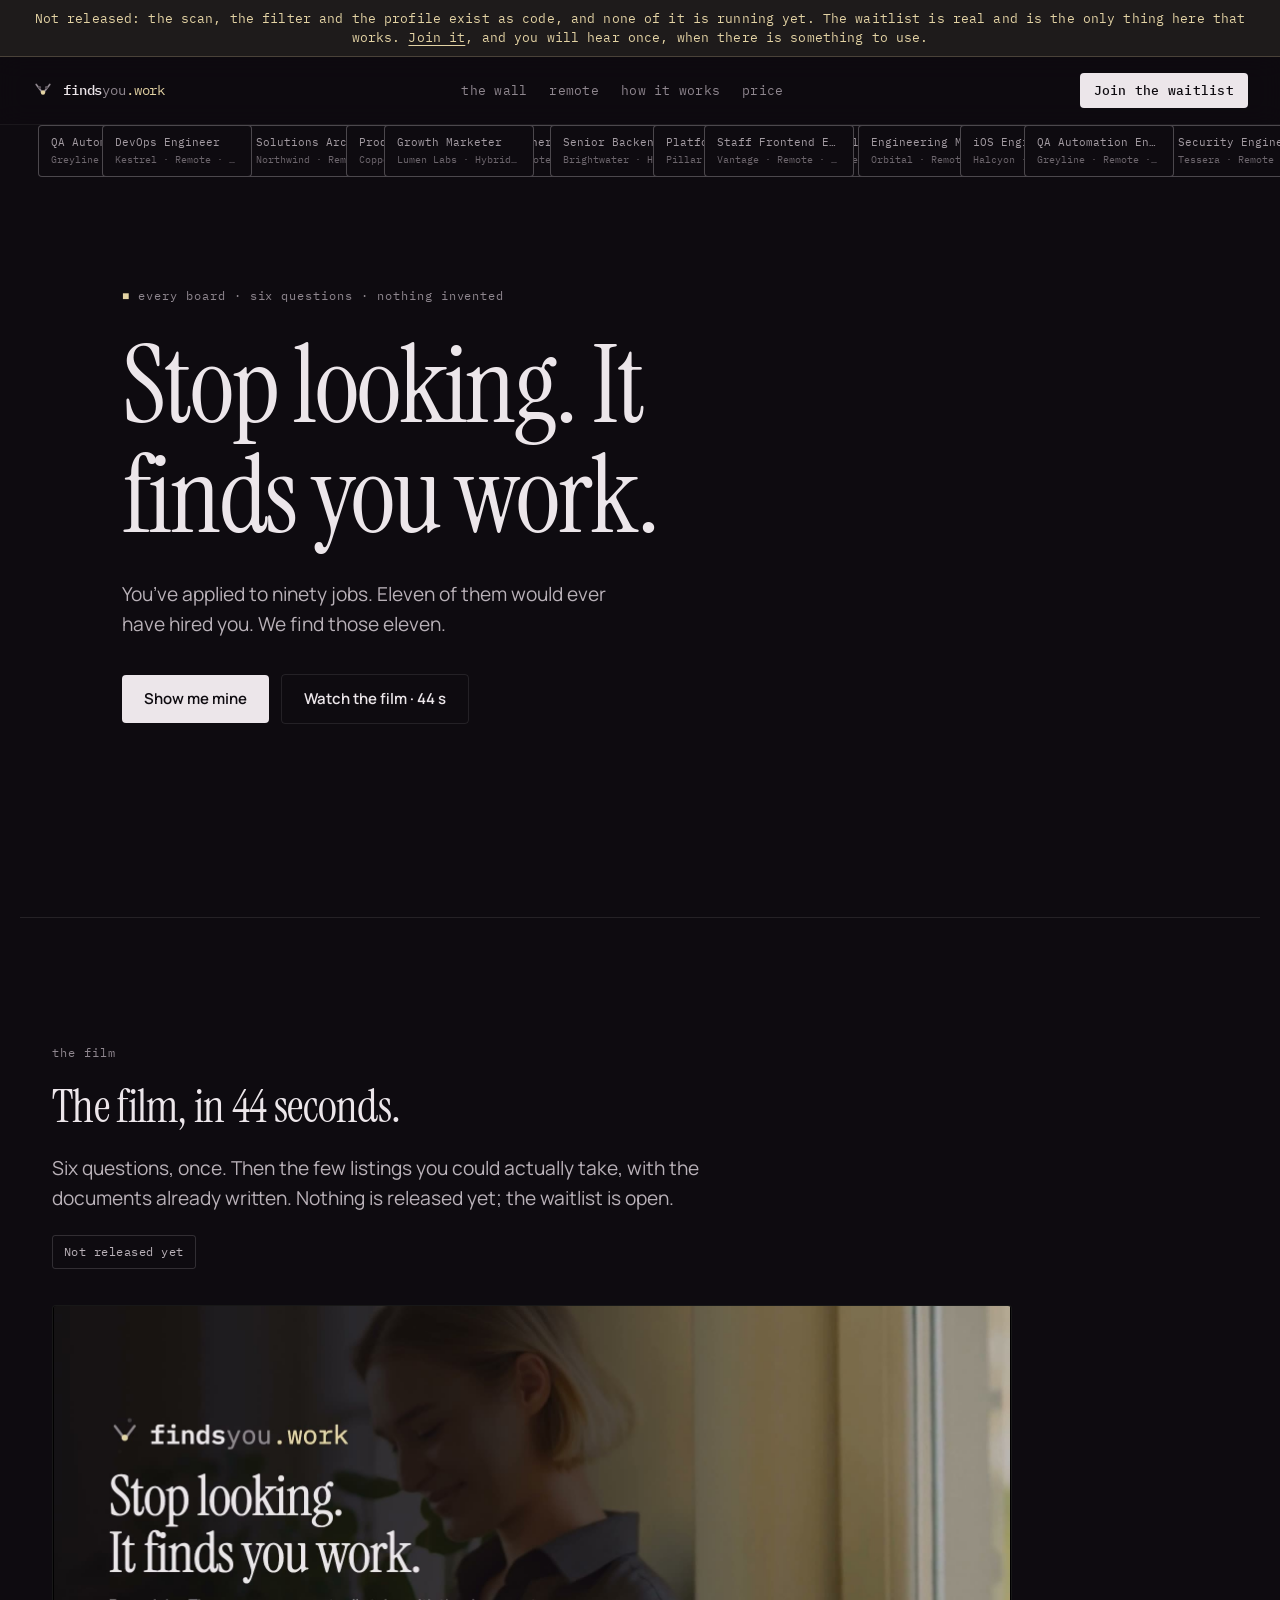
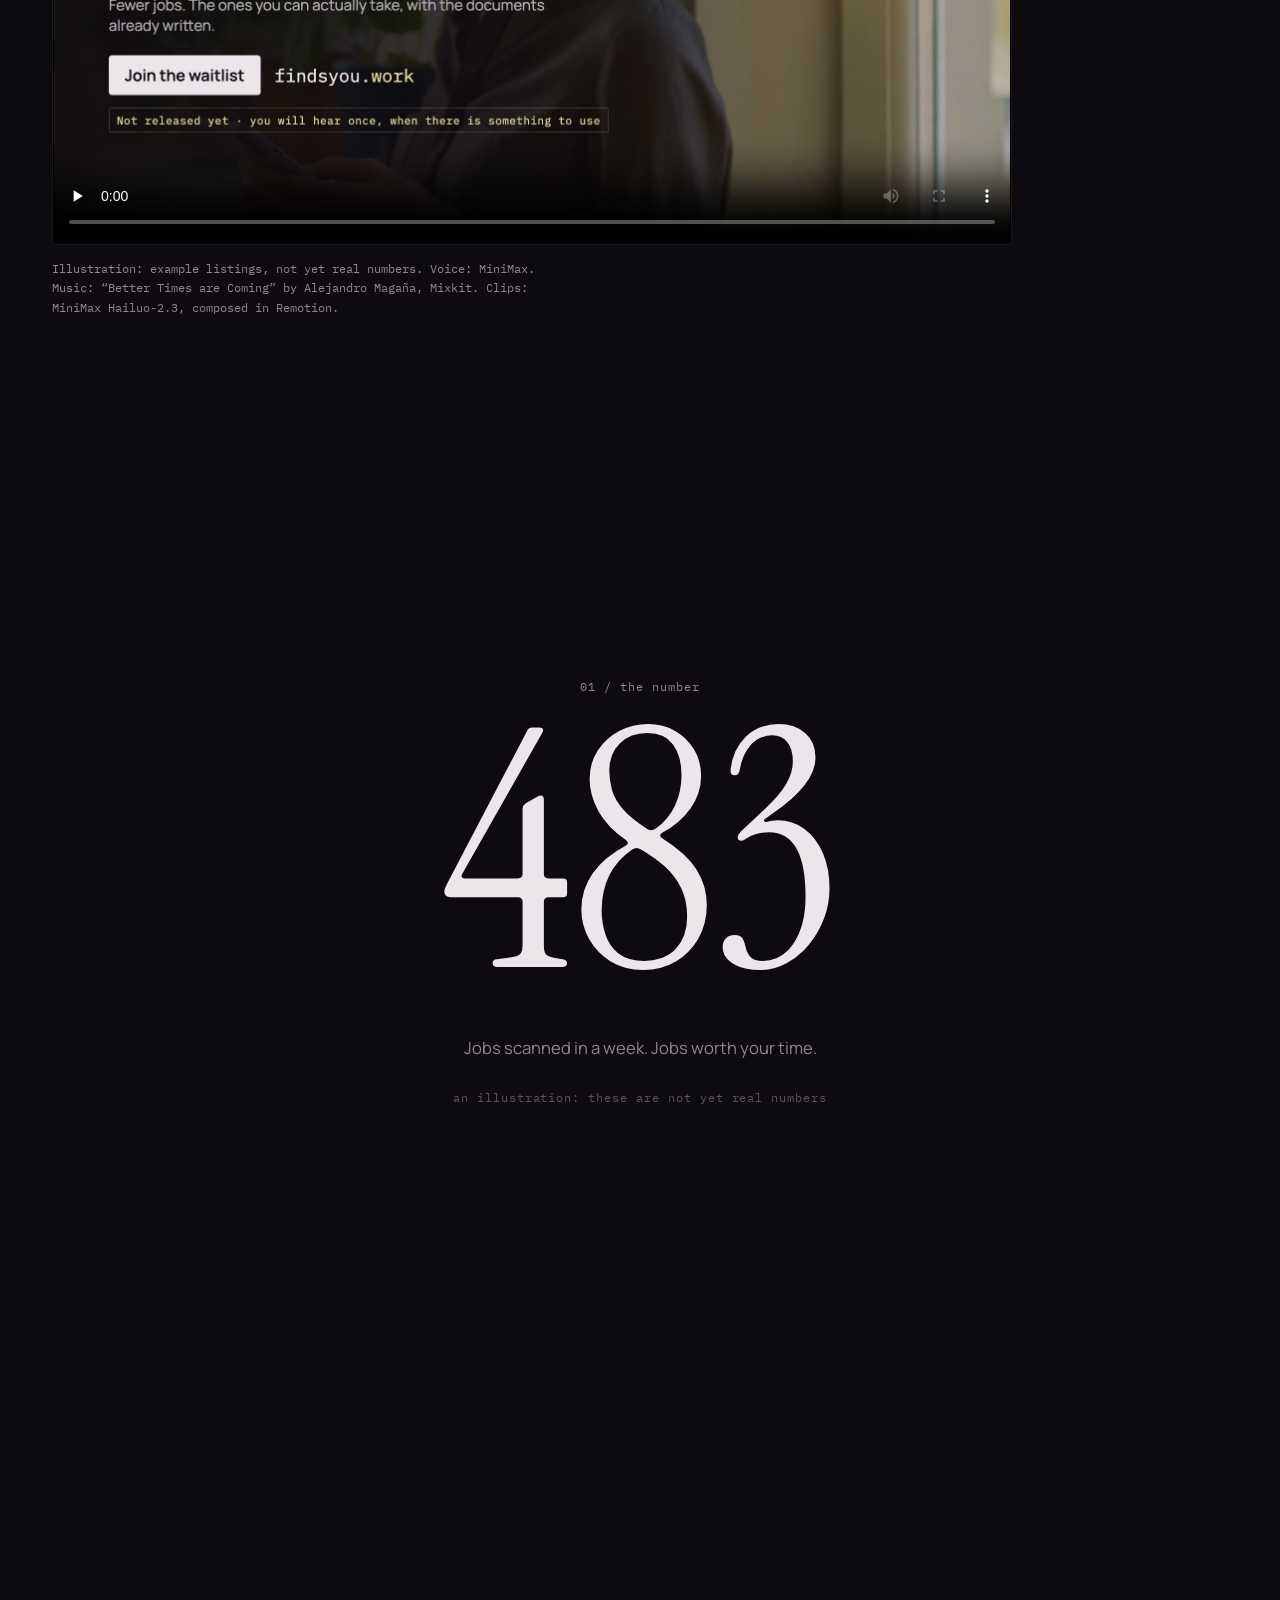
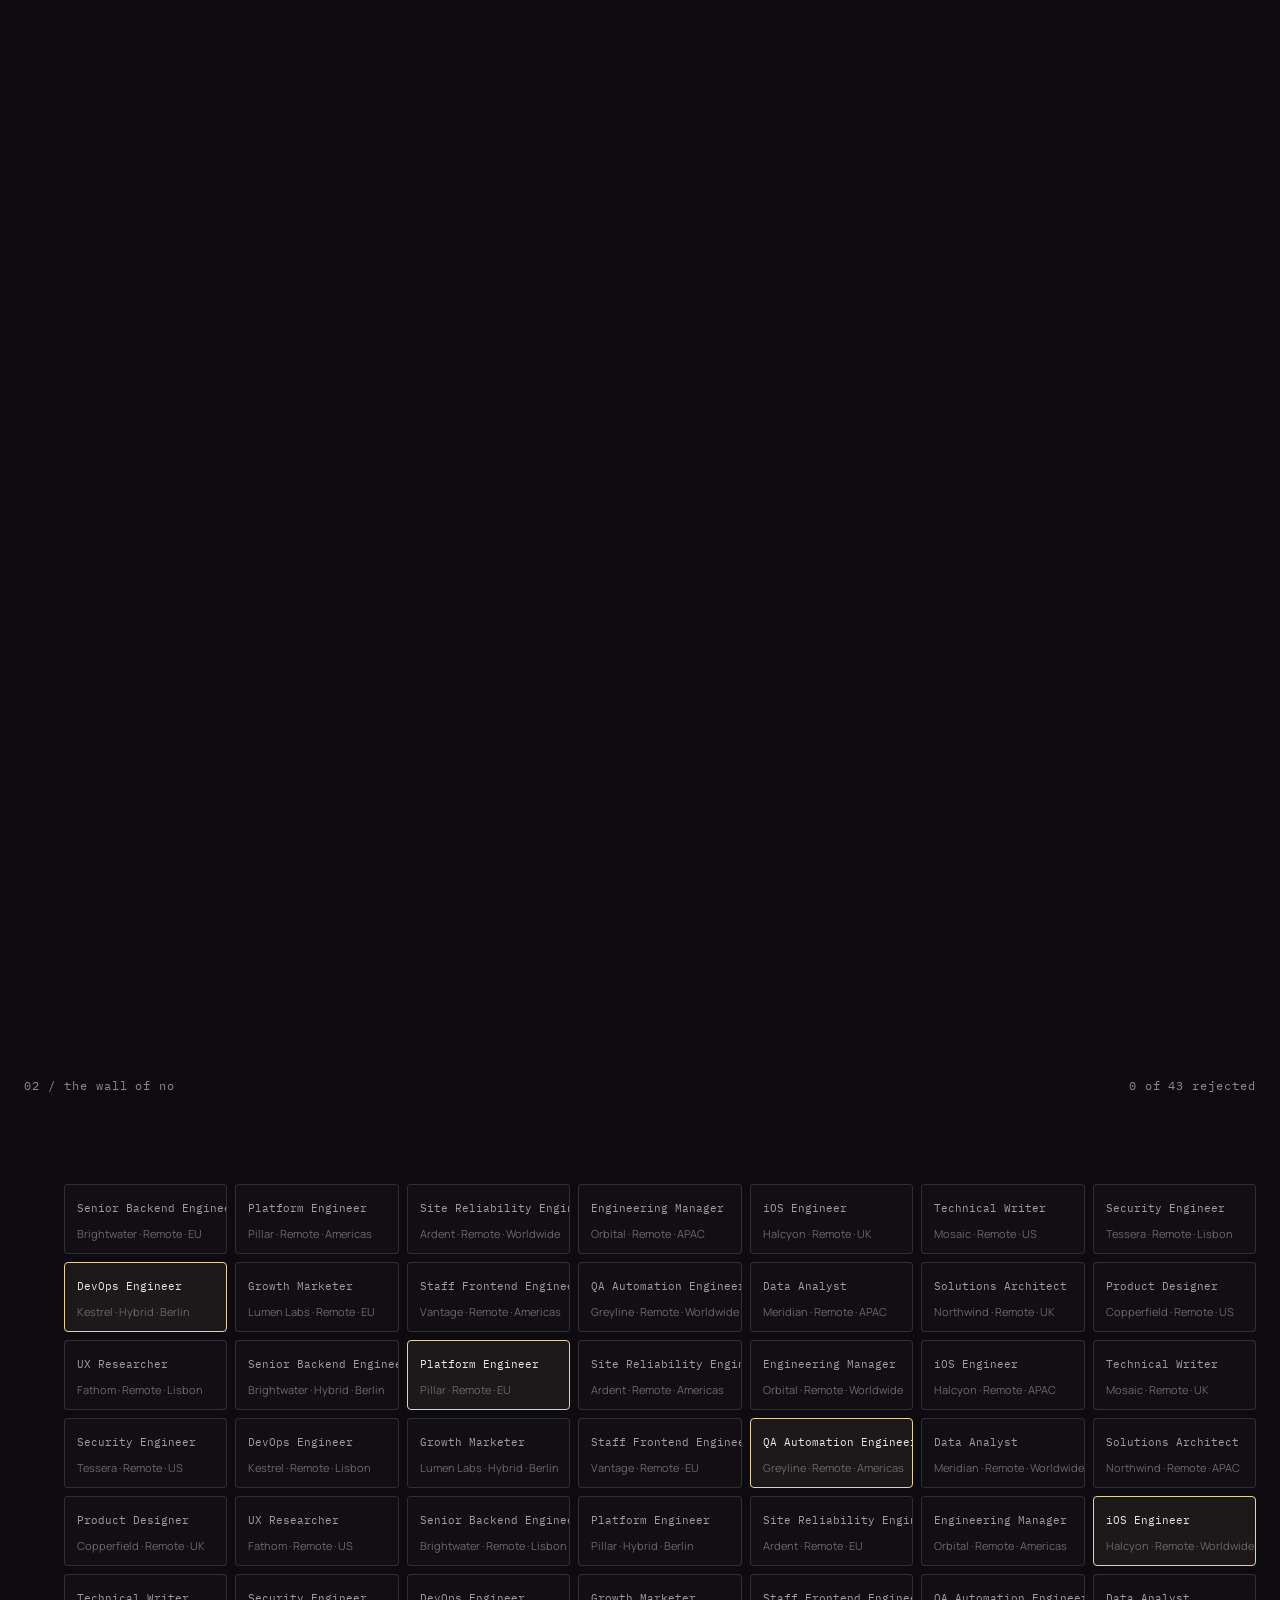
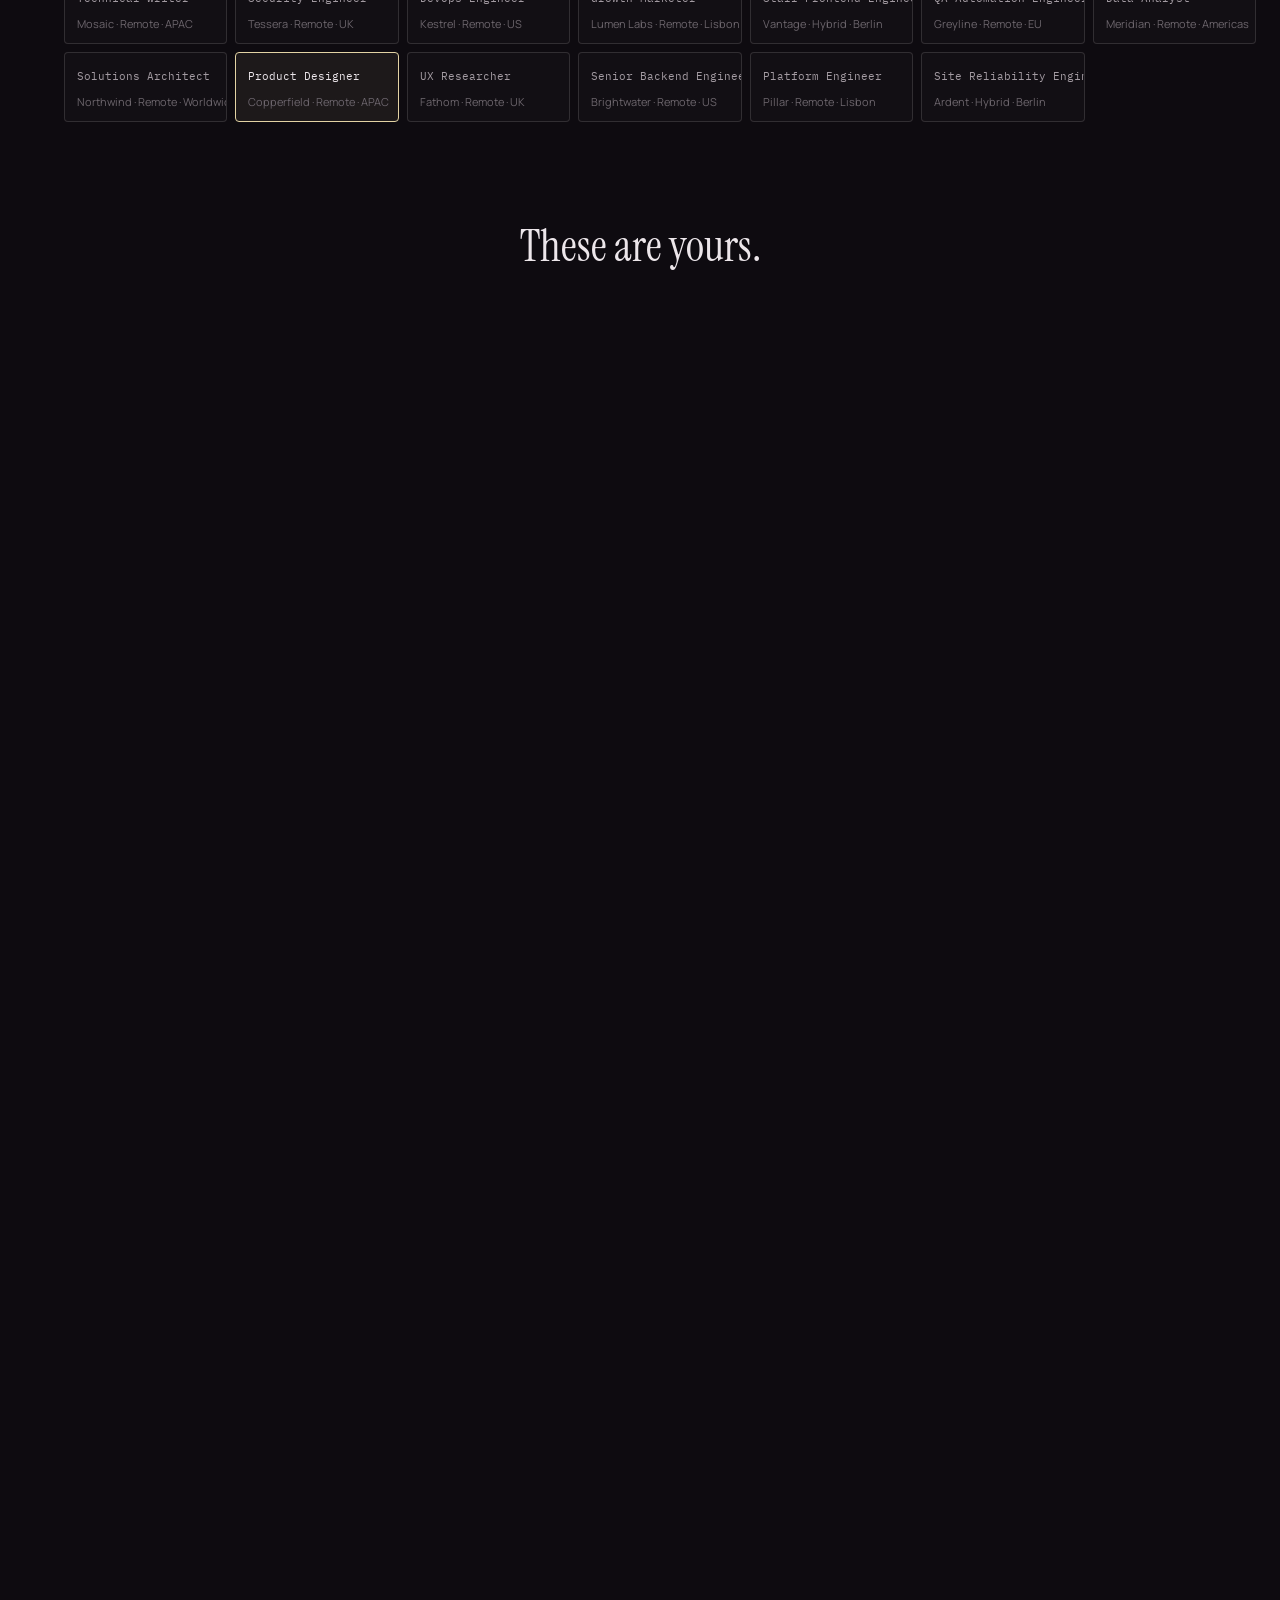
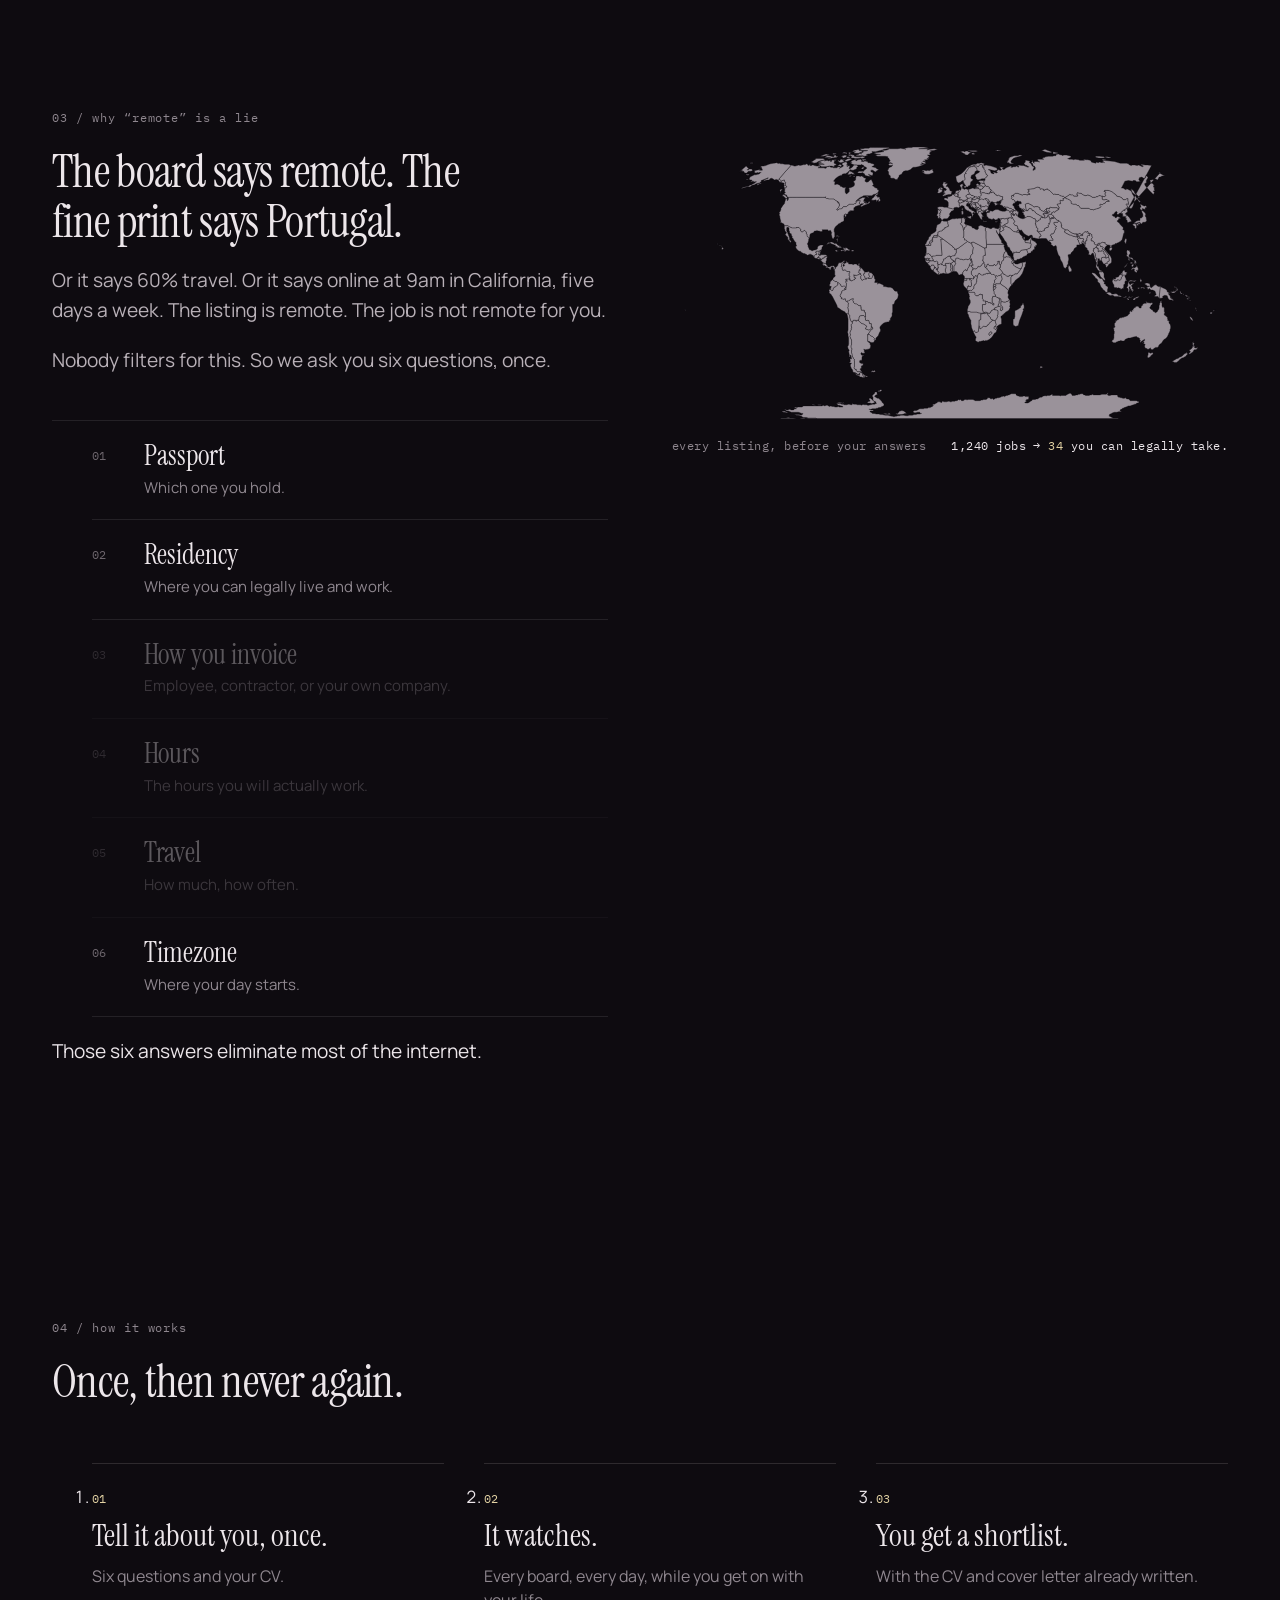
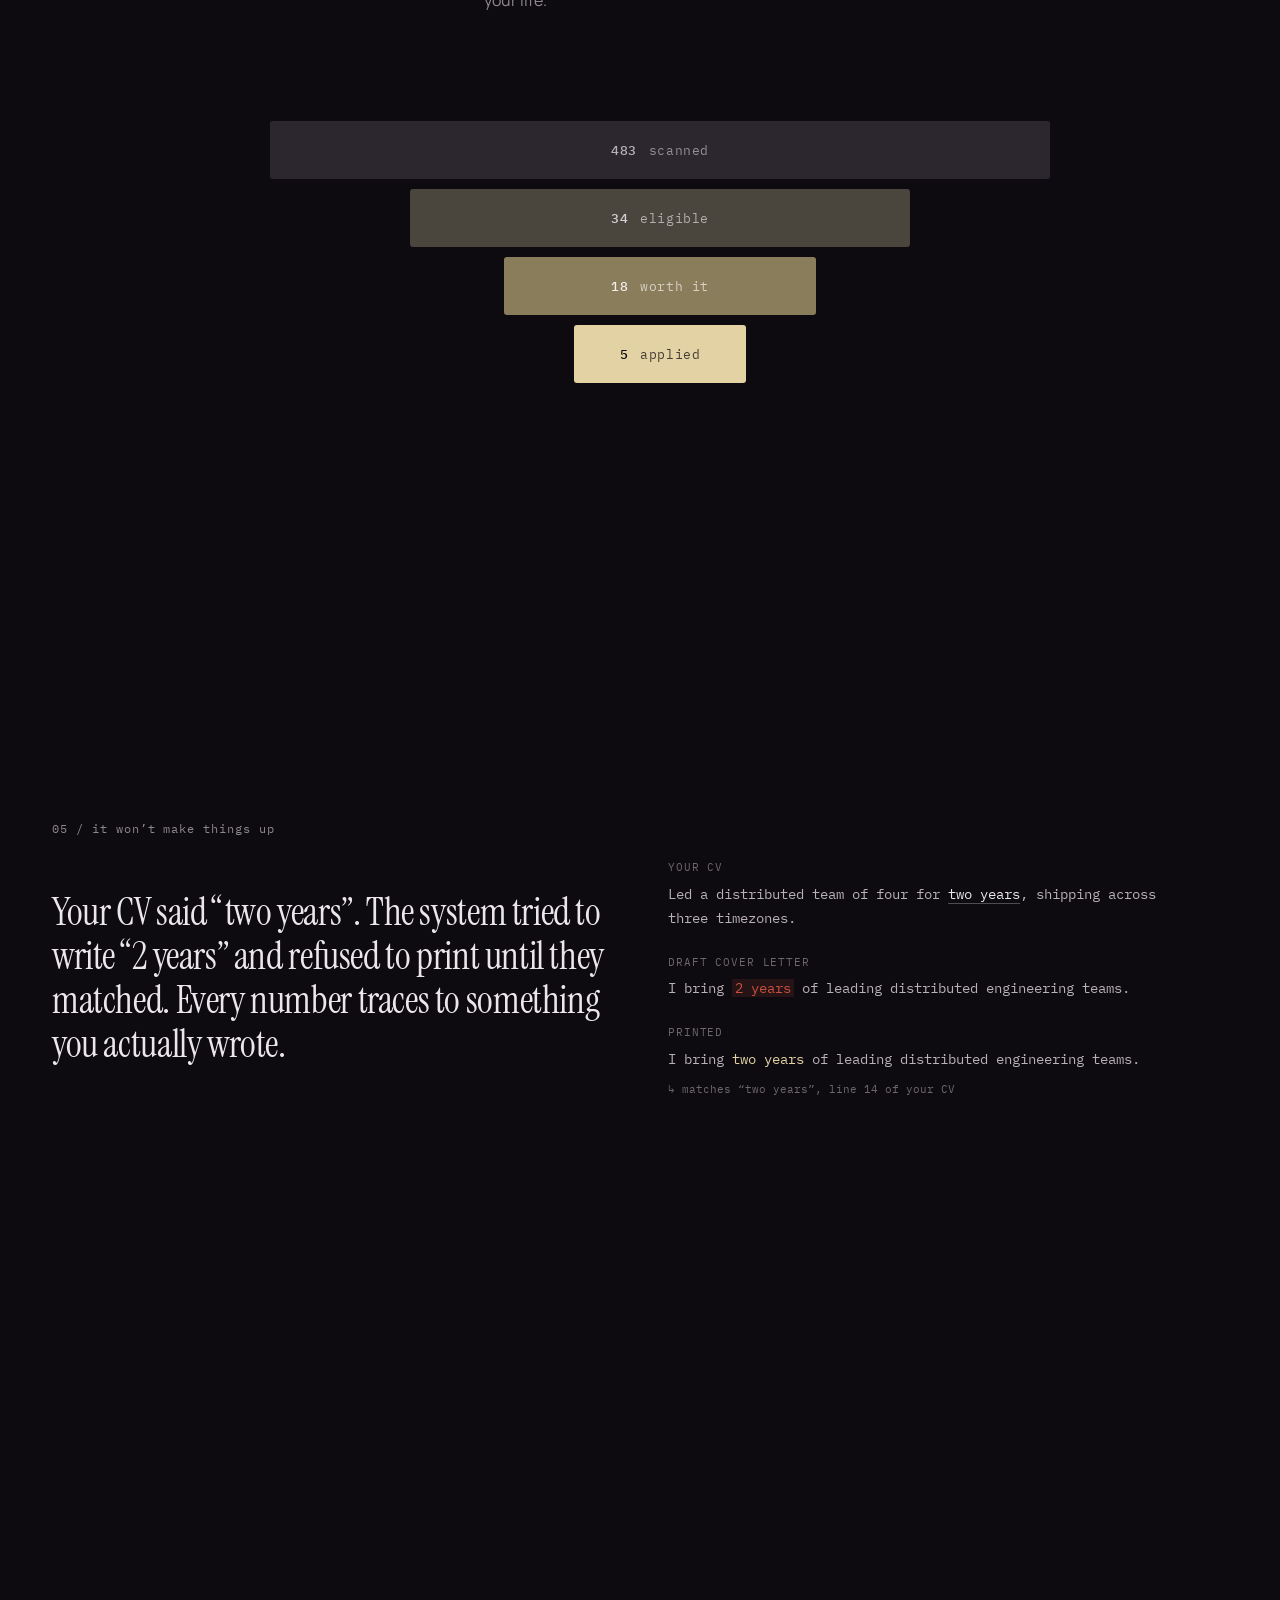
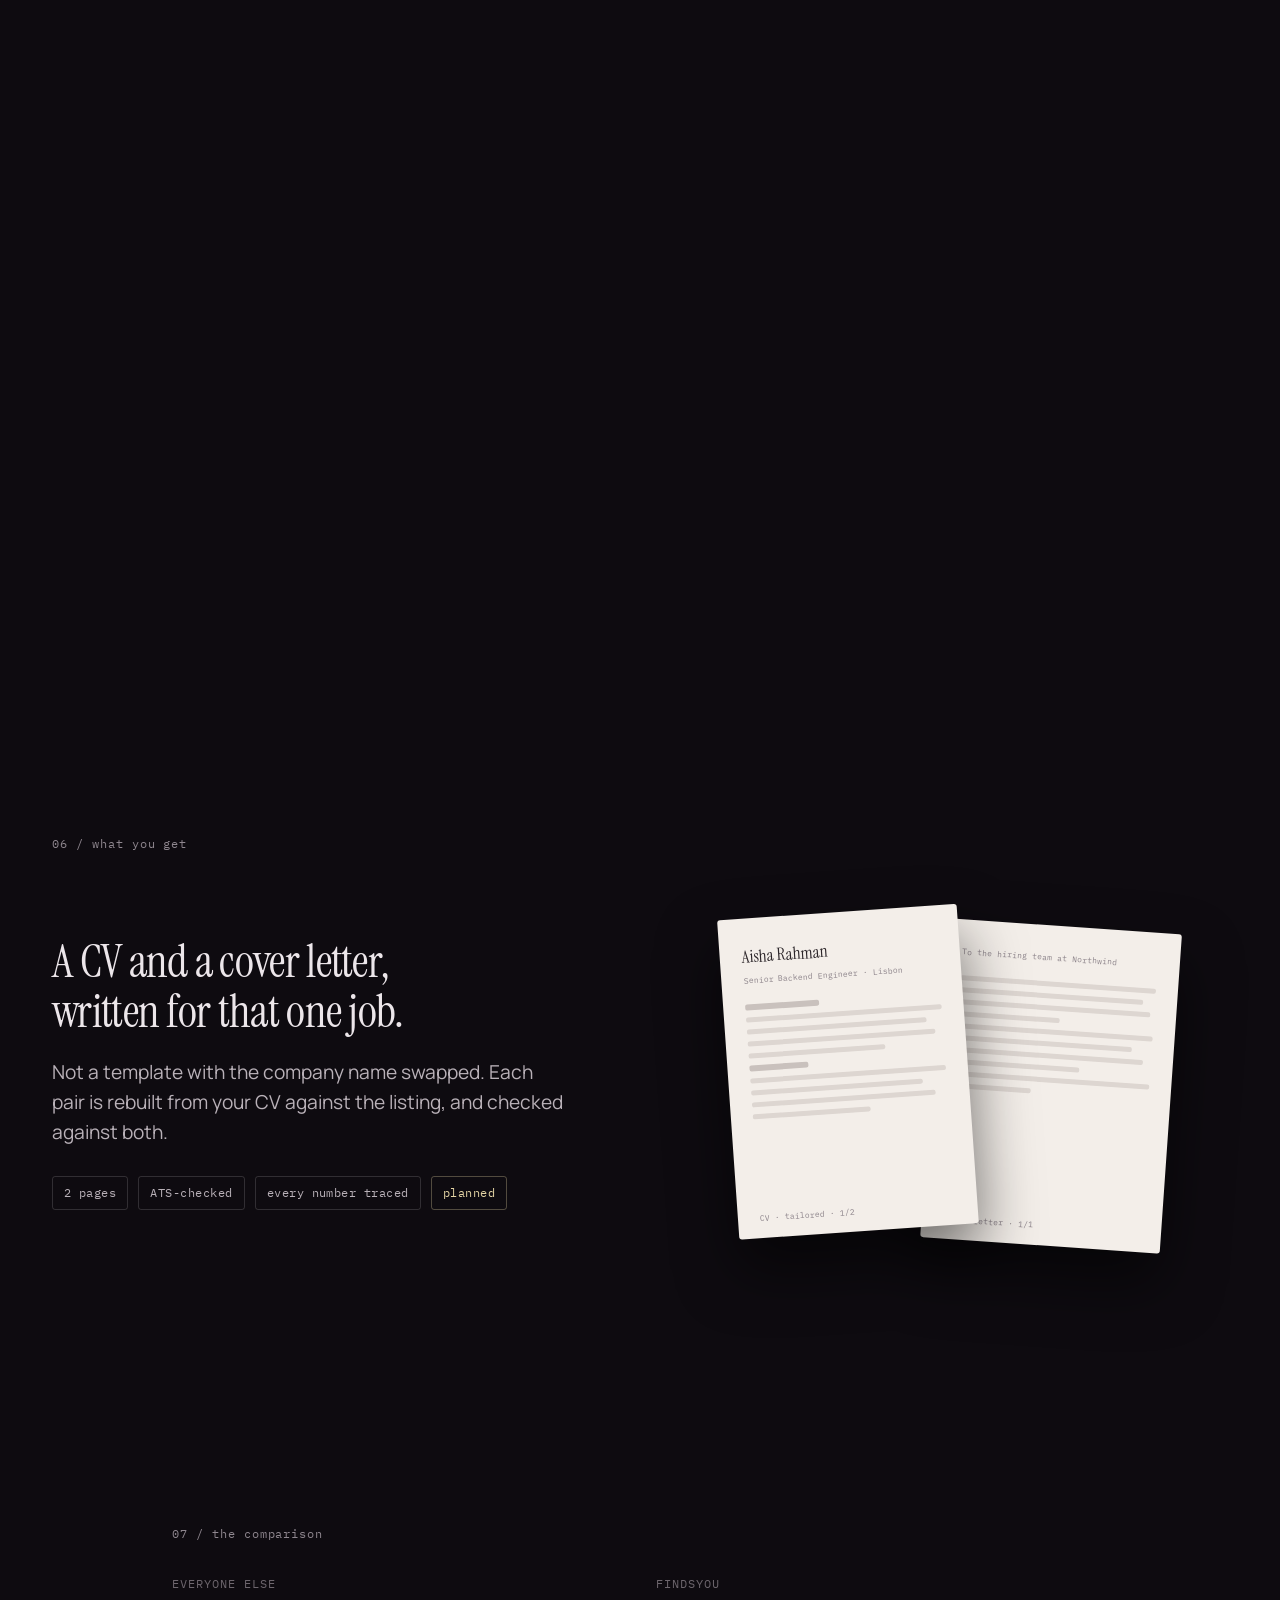
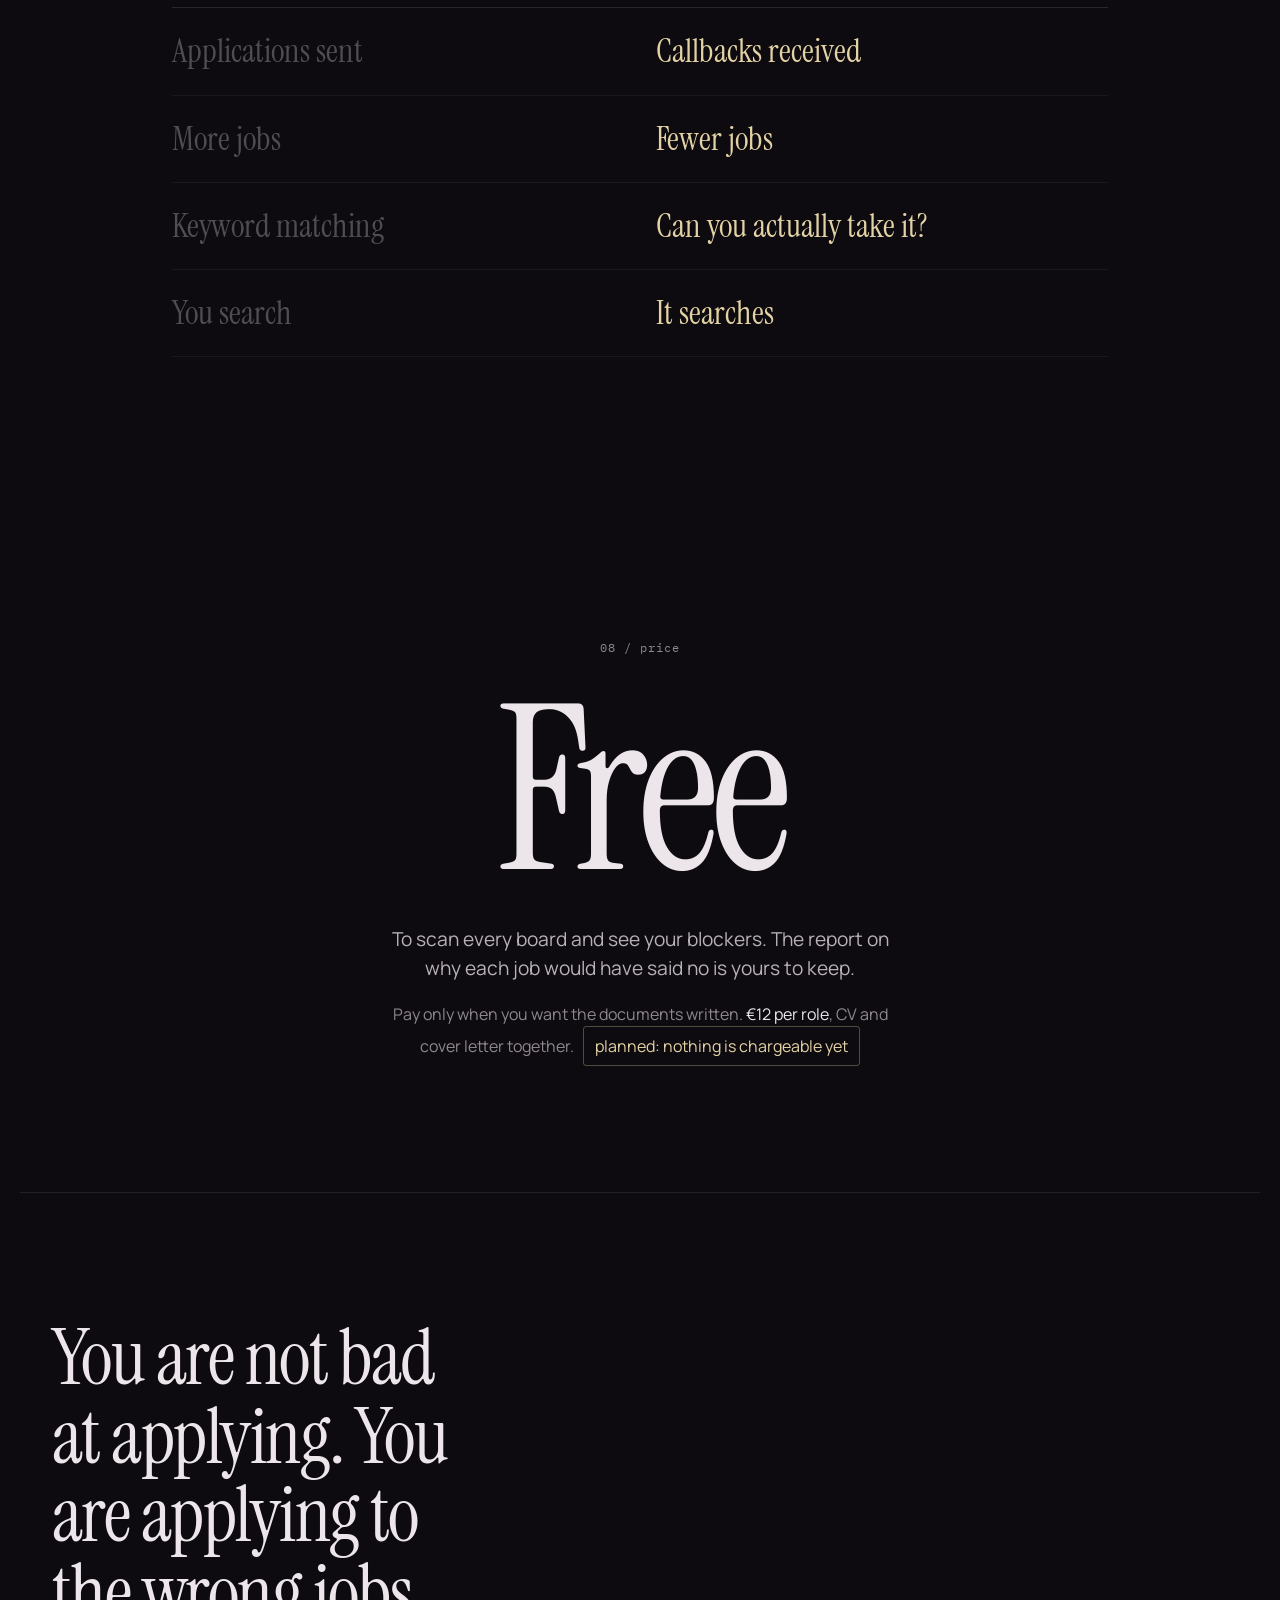
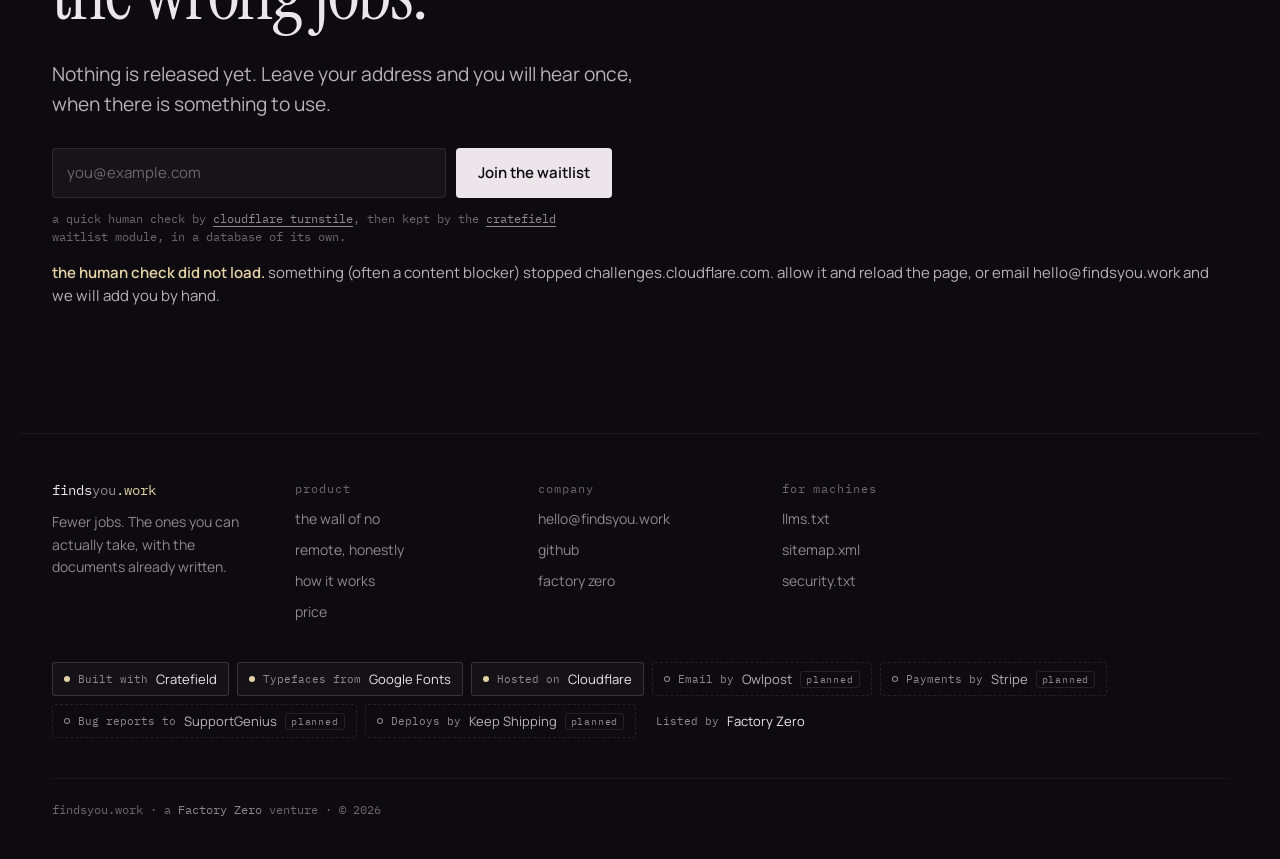
==== commit 93aa3bb5: "Factory Zero components: bring up to date Colonizer session 417a2b06  Co-Authored-By: Colonizer Sett" ====
--- a/index.html
+++ b/index.html
@@ -591,6 +591,7 @@
     <!-- built-with:start -->
     <ul class="built-with" aria-label="Built with">
       <li class="bw"><span class="bw__role">Built with</span> <a class="bw__name" href="https://cratefield.com/">Cratefield</a></li>
+      <li class="bw"><span class="bw__role">Typefaces from</span> <a class="bw__name" href="https://fonts.google.com">Google Fonts</a></li>
       <li class="bw"><span class="bw__role">Hosted on</span> <a class="bw__name" href="https://www.cloudflare.com">Cloudflare</a></li>
       <li class="bw bw--planned"><span class="bw__role">Email by</span> <a class="bw__name" href="https://owlpost.to/">Owlpost</a> <span class="bw__tag"><span class="bw__paren">(</span>planned<span class="bw__paren">)</span></span></li>
       <li class="bw bw--planned"><span class="bw__role">Payments by</span> <a class="bw__name" href="https://stripe.com">Stripe</a> <span class="bw__tag"><span class="bw__paren">(</span>planned<span class="bw__paren">)</span></span></li>
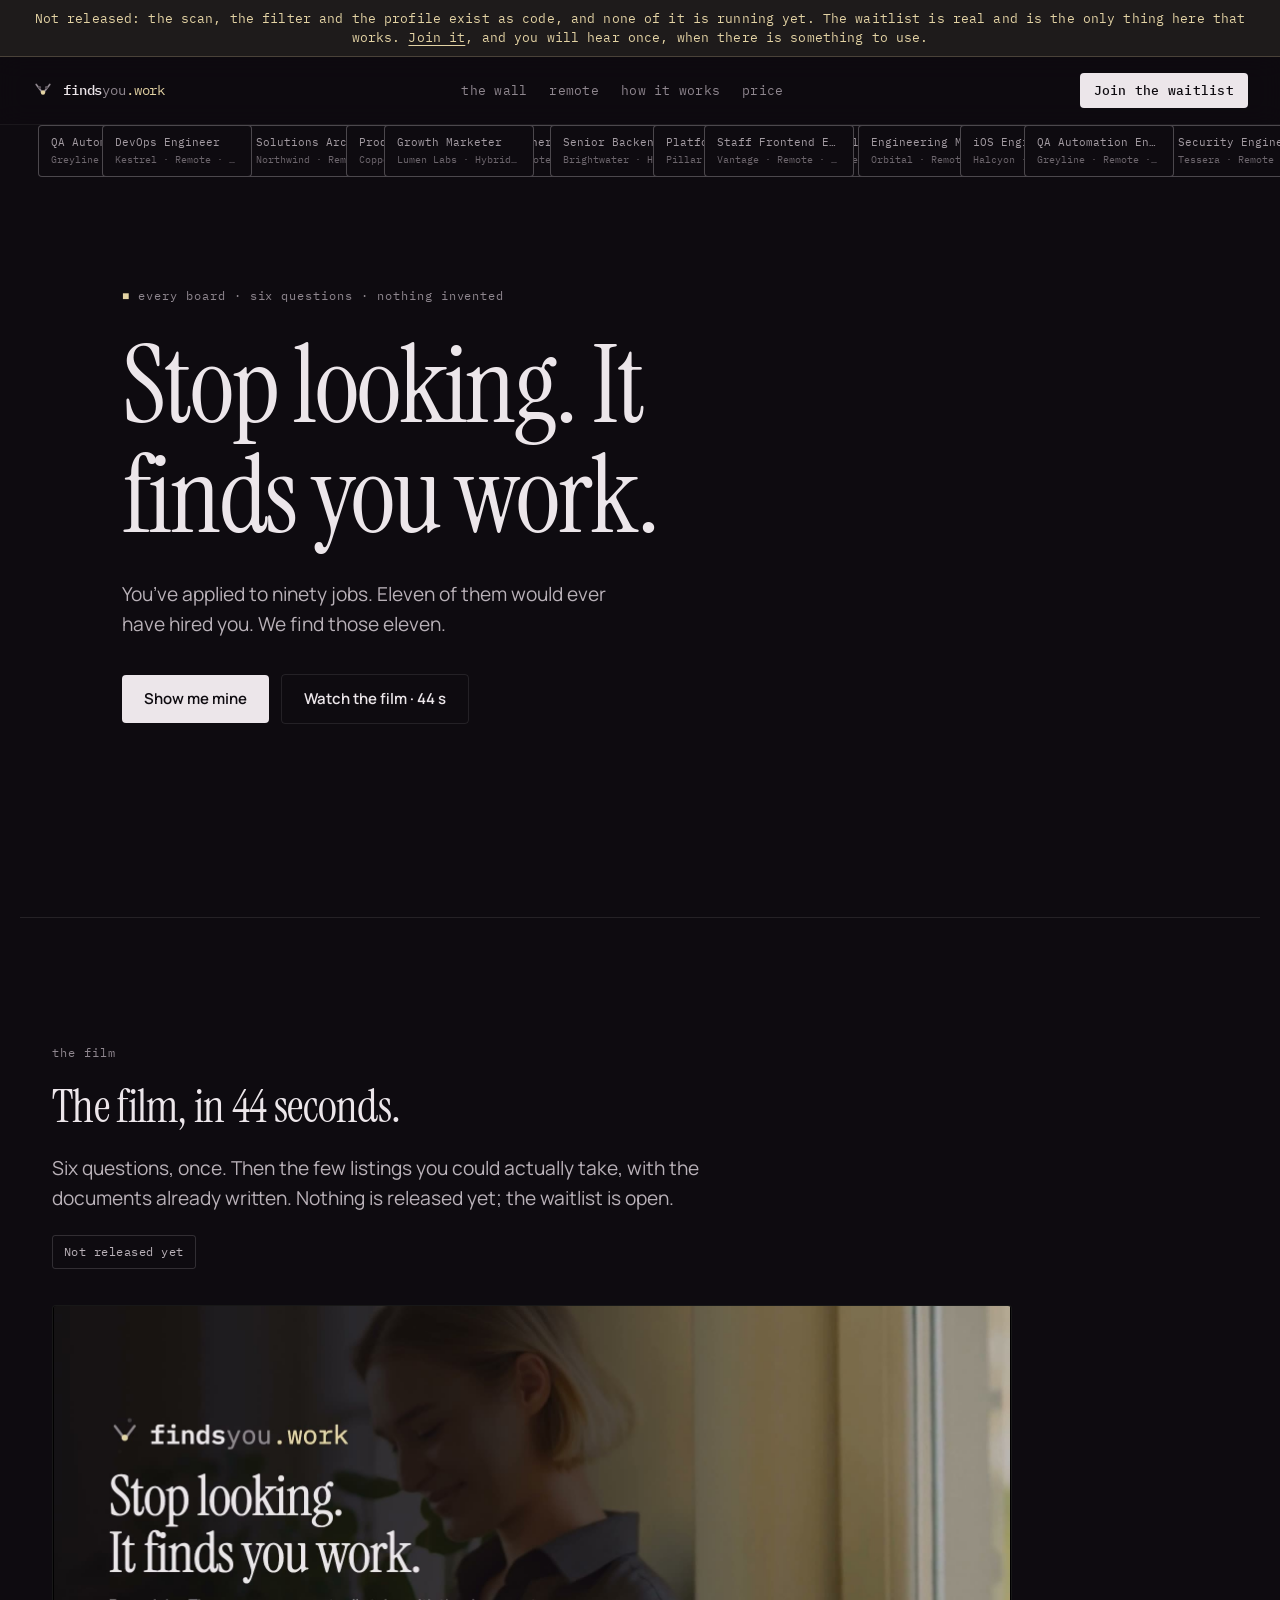
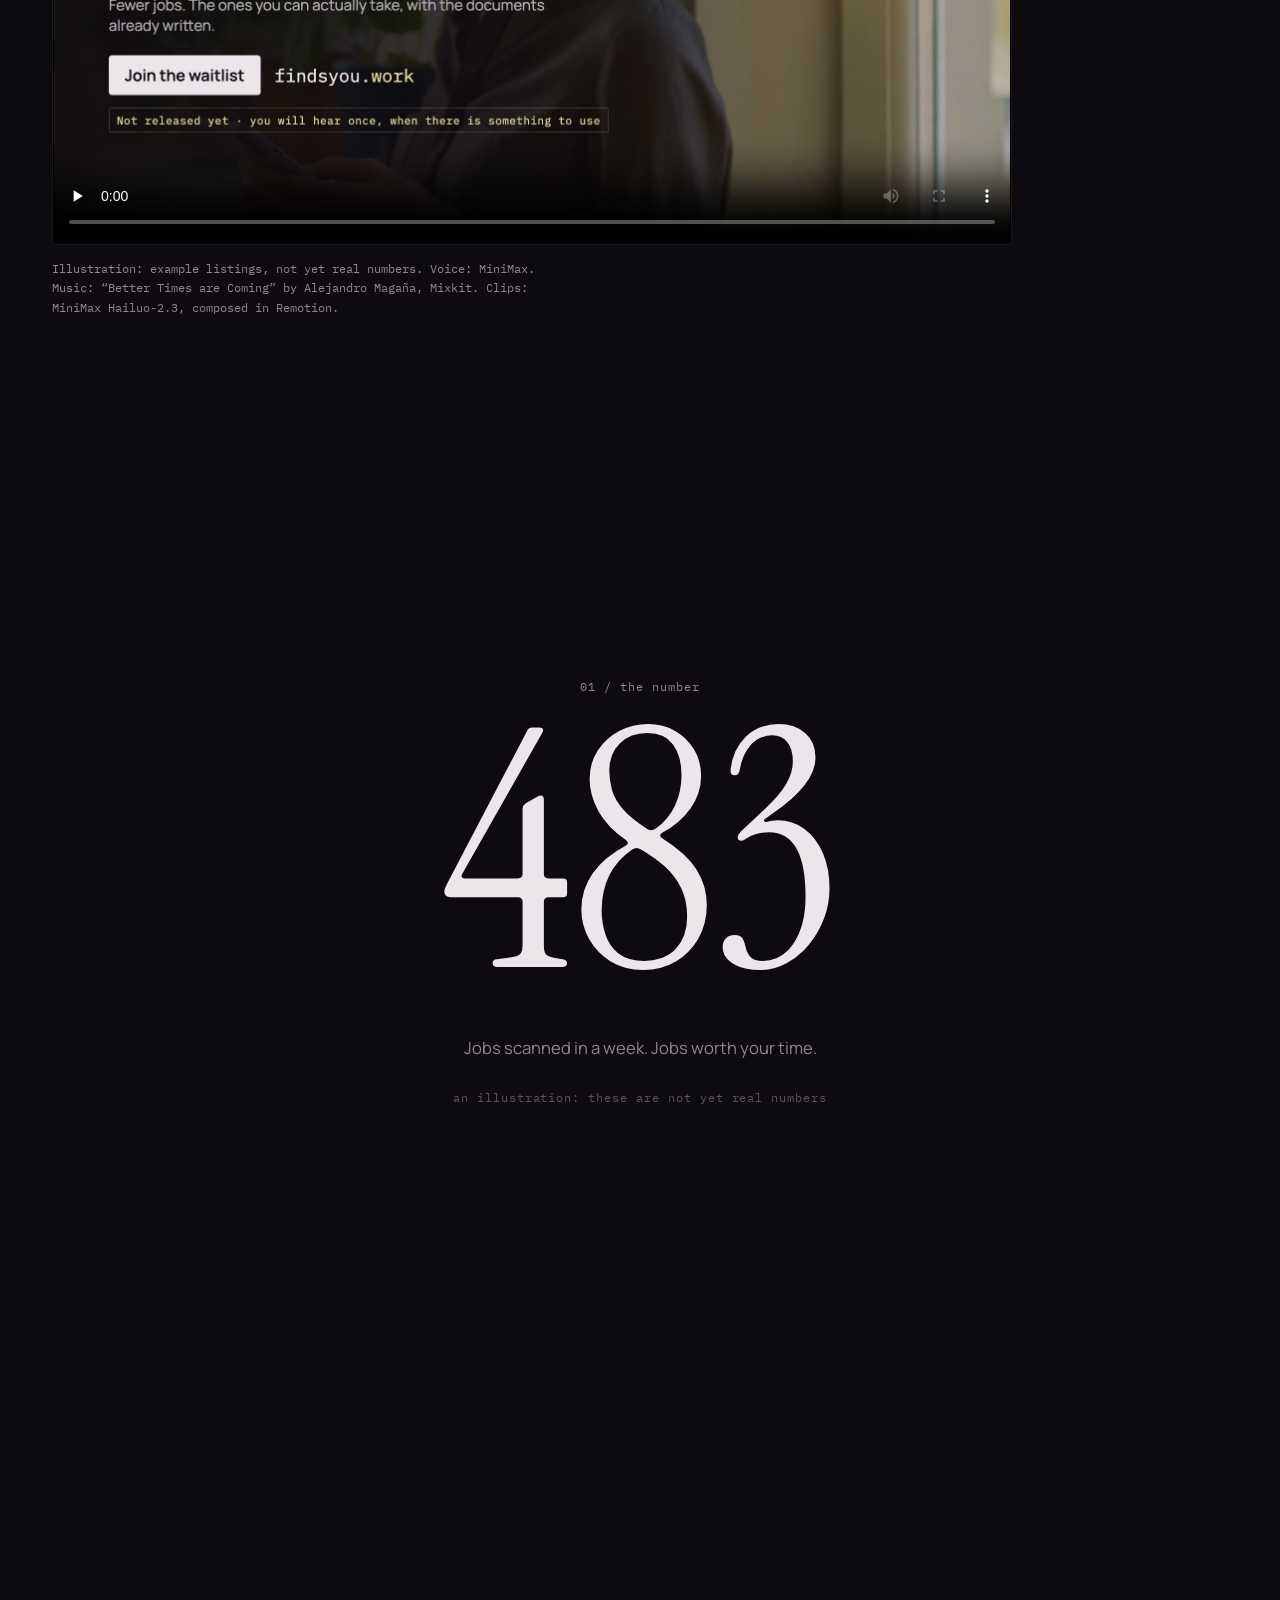
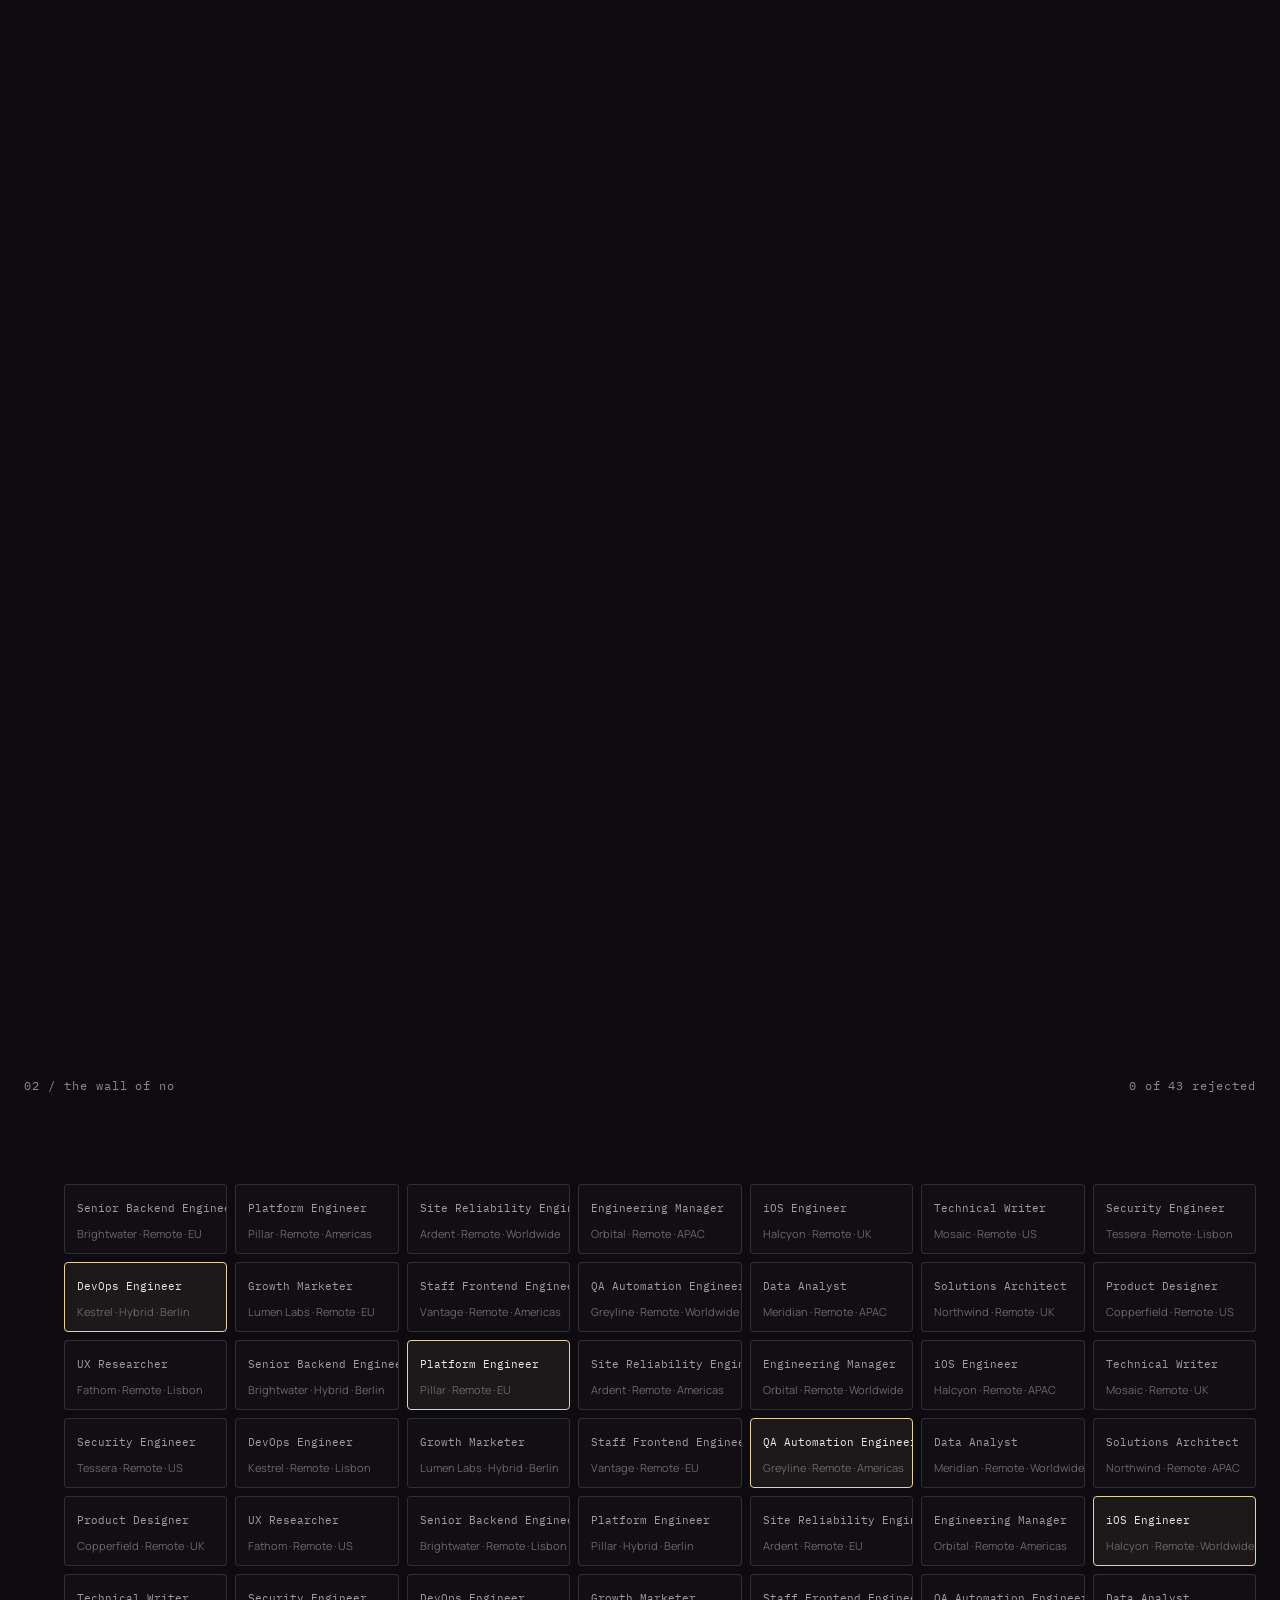
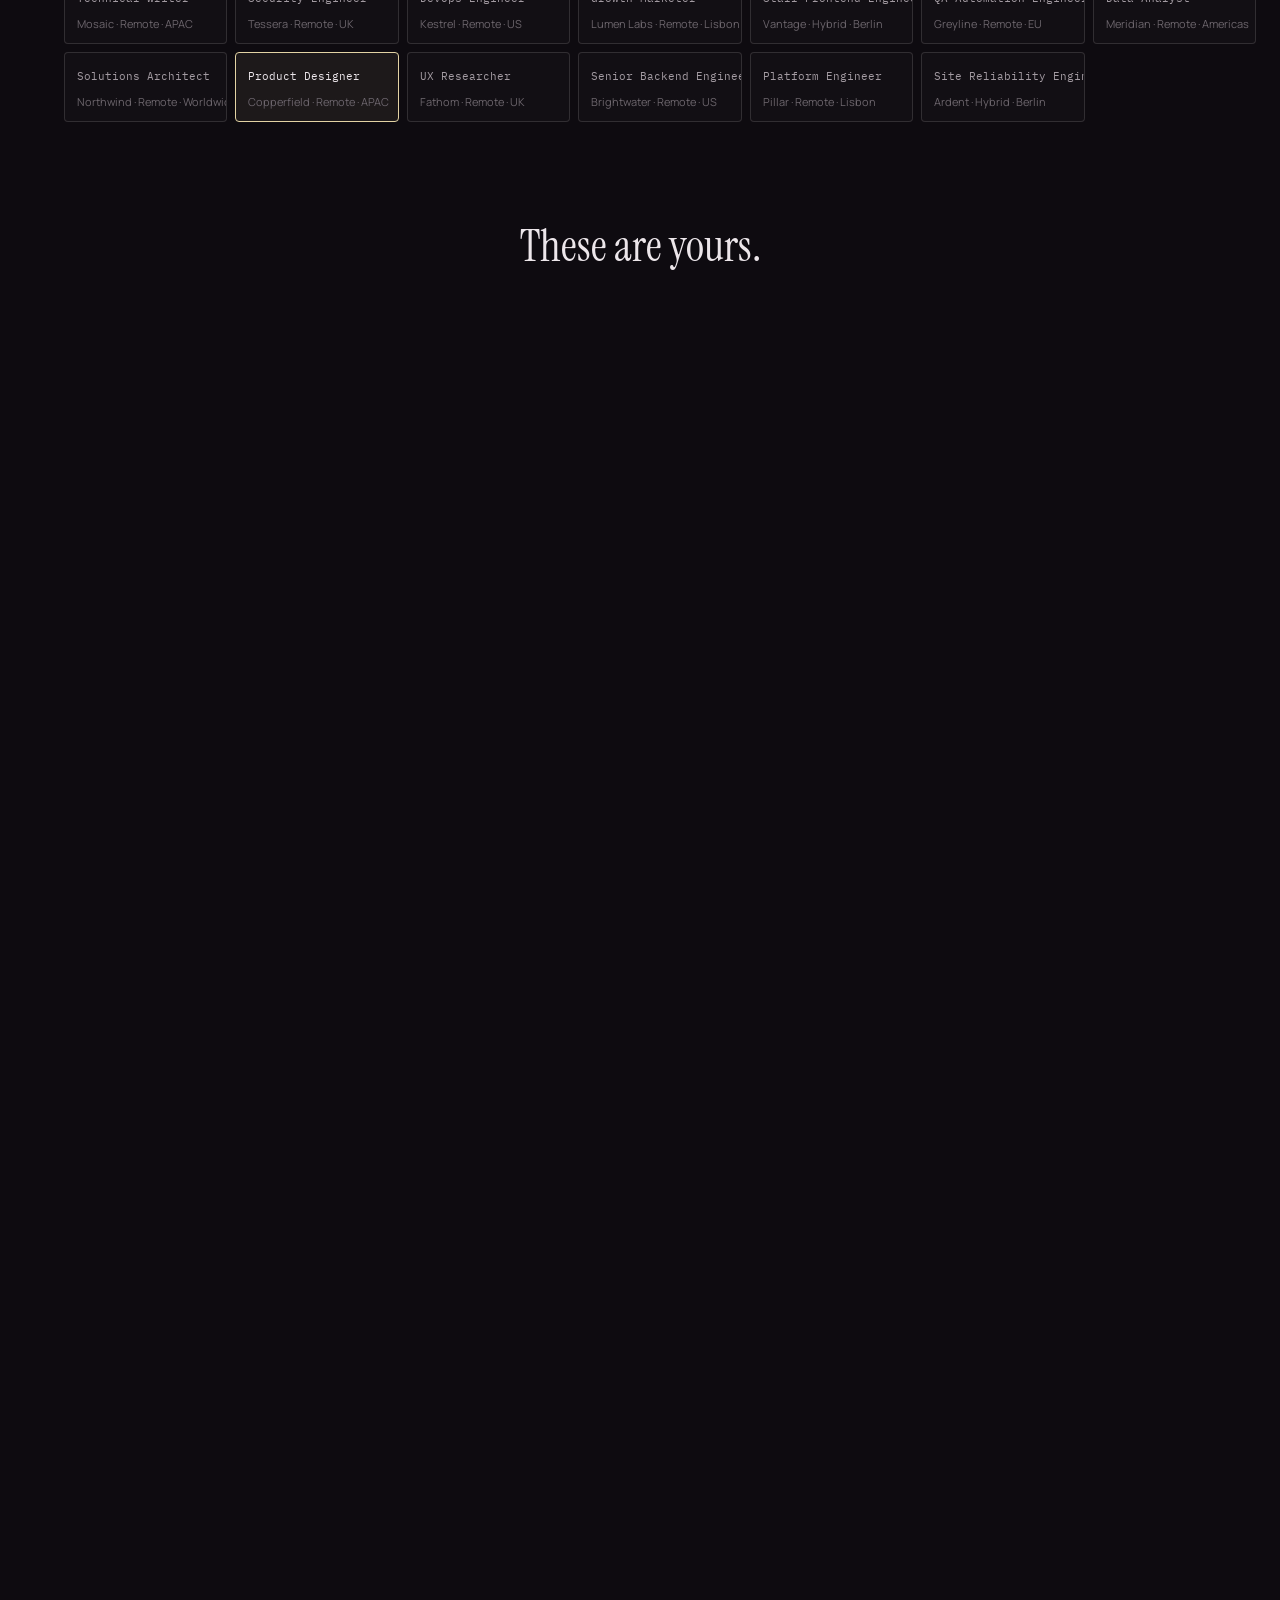
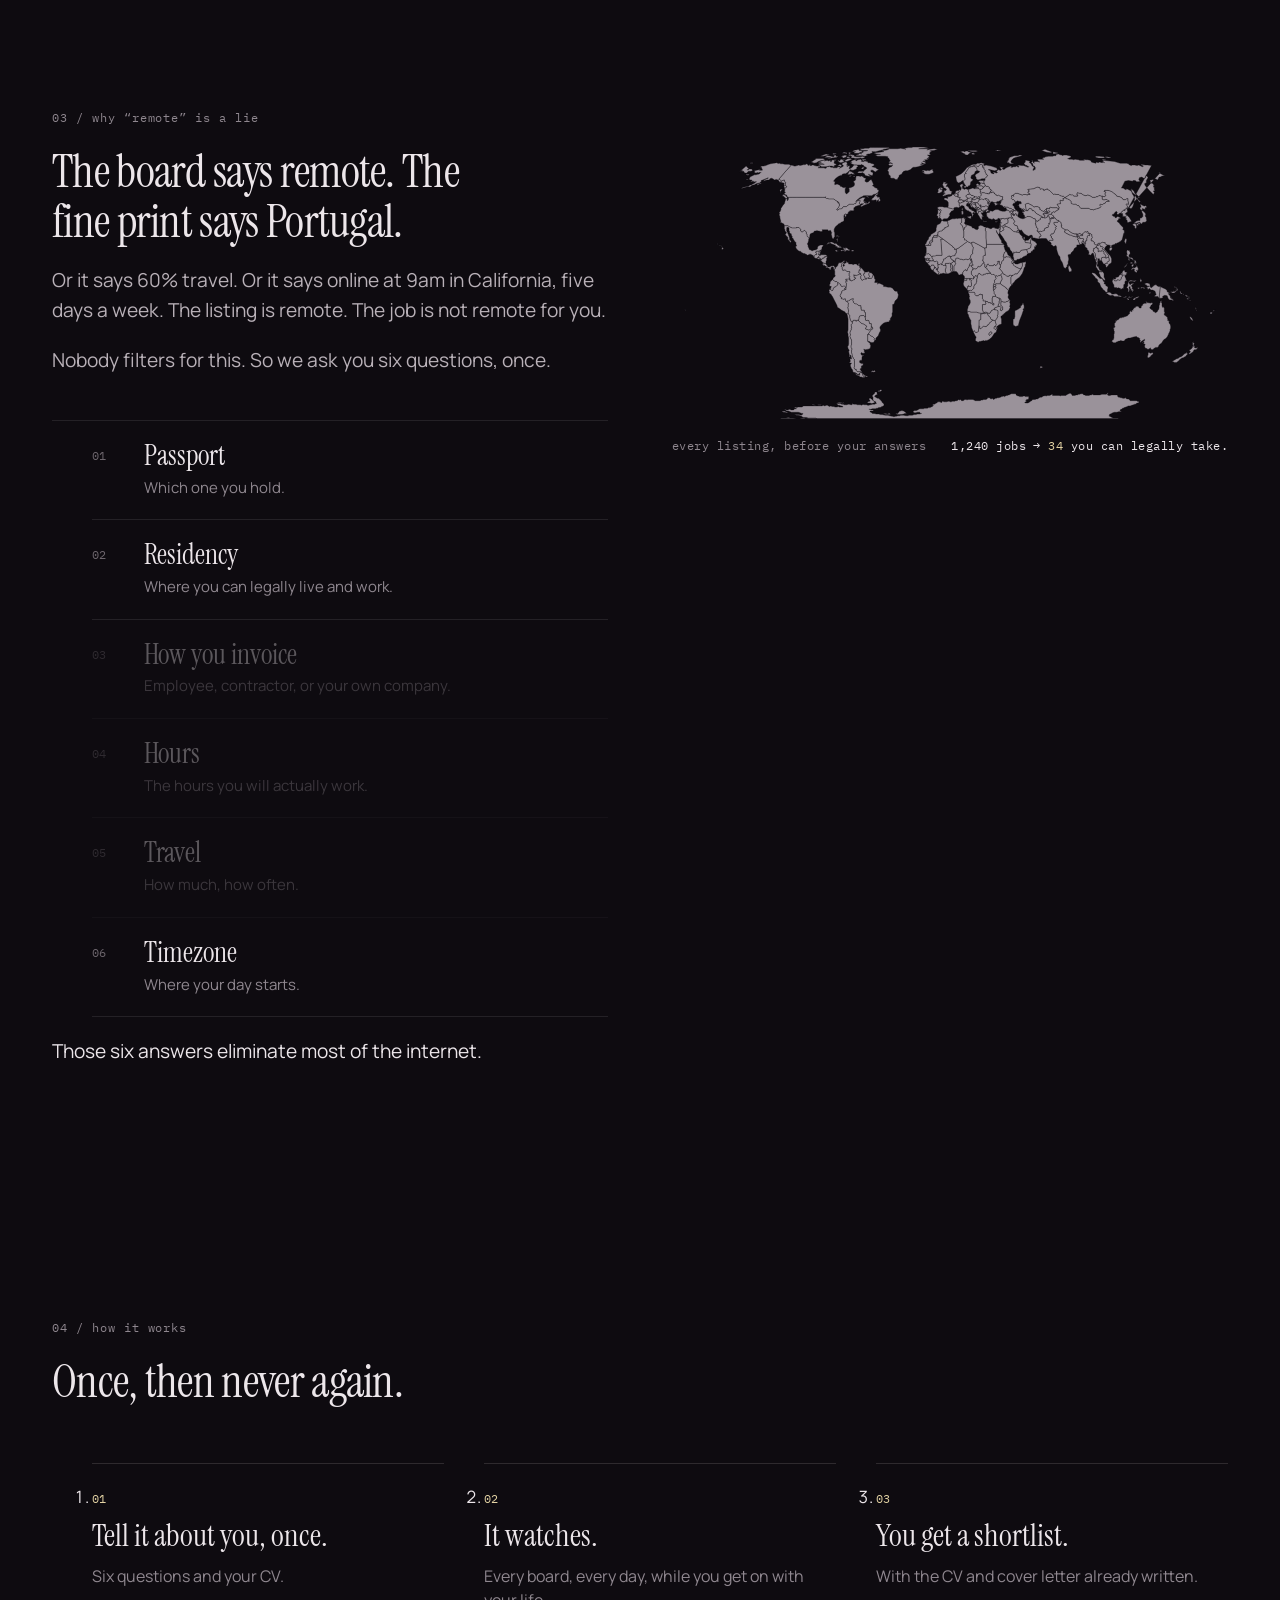
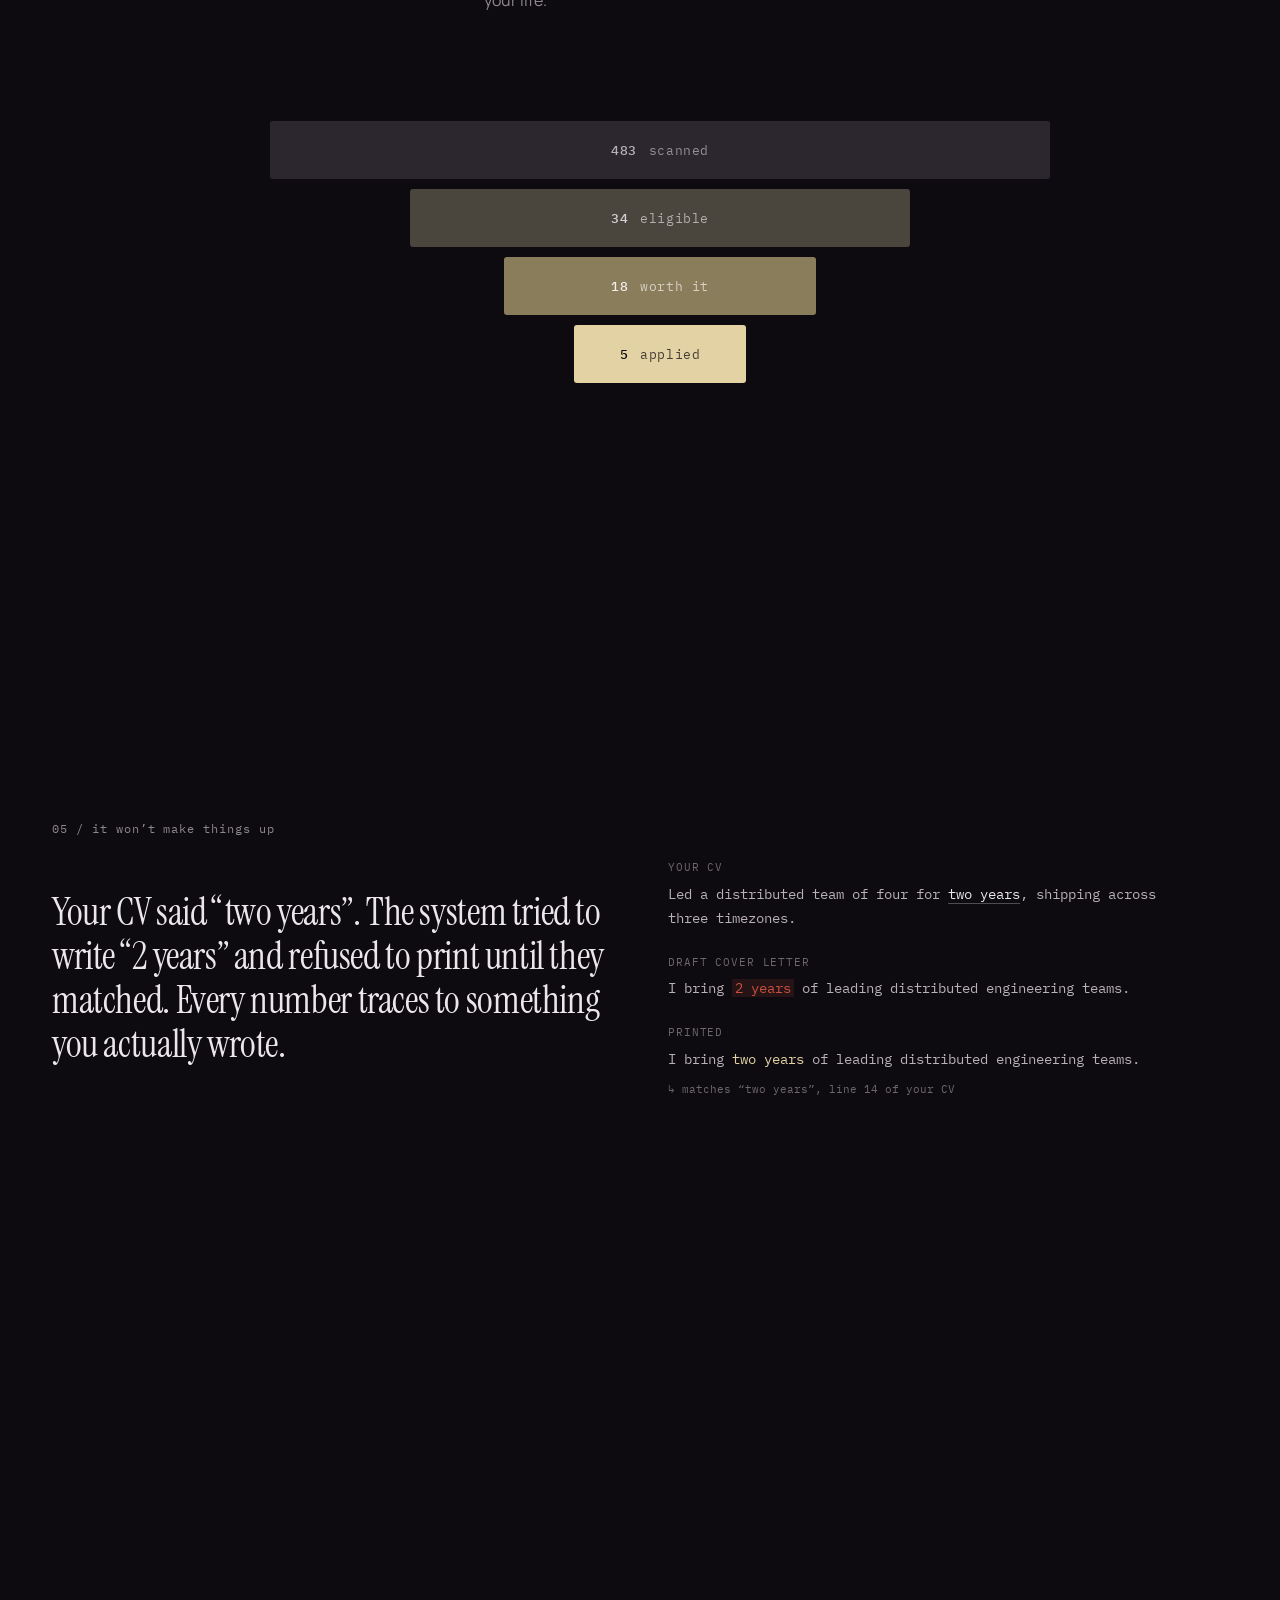
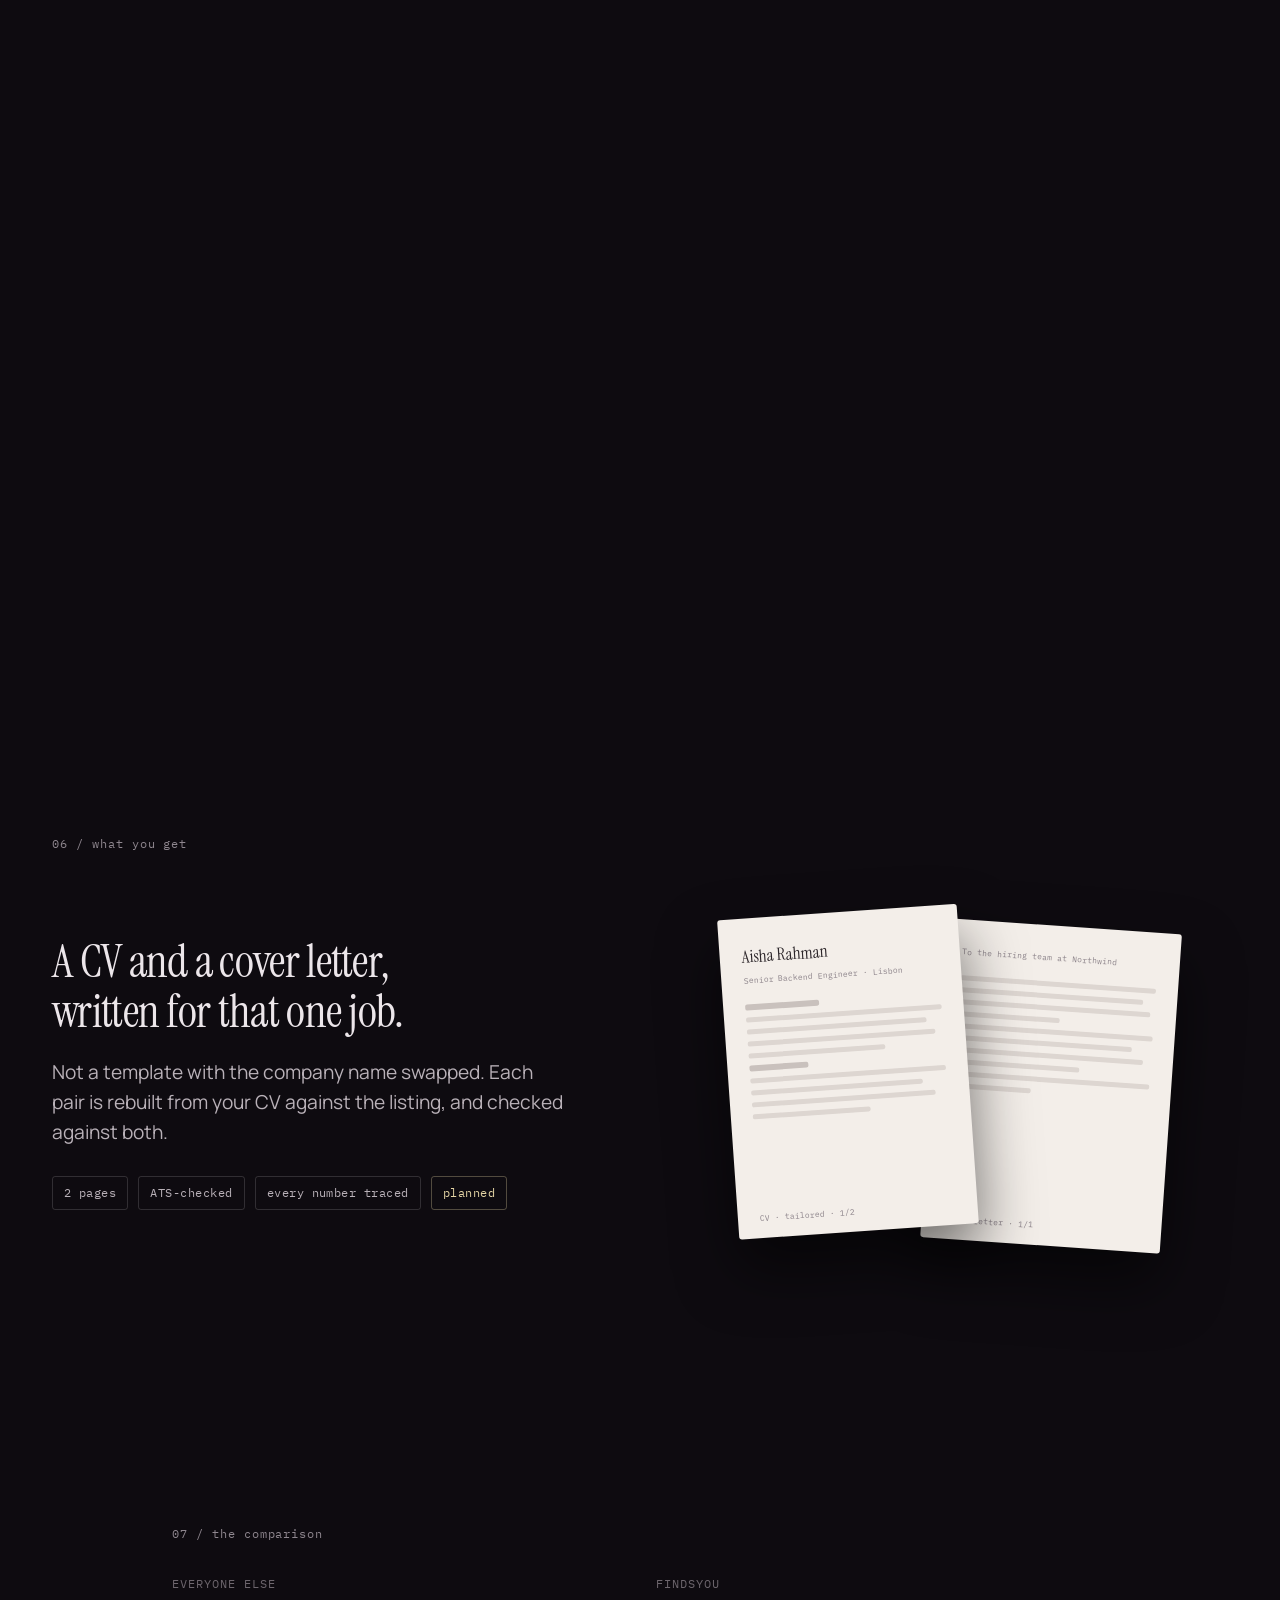
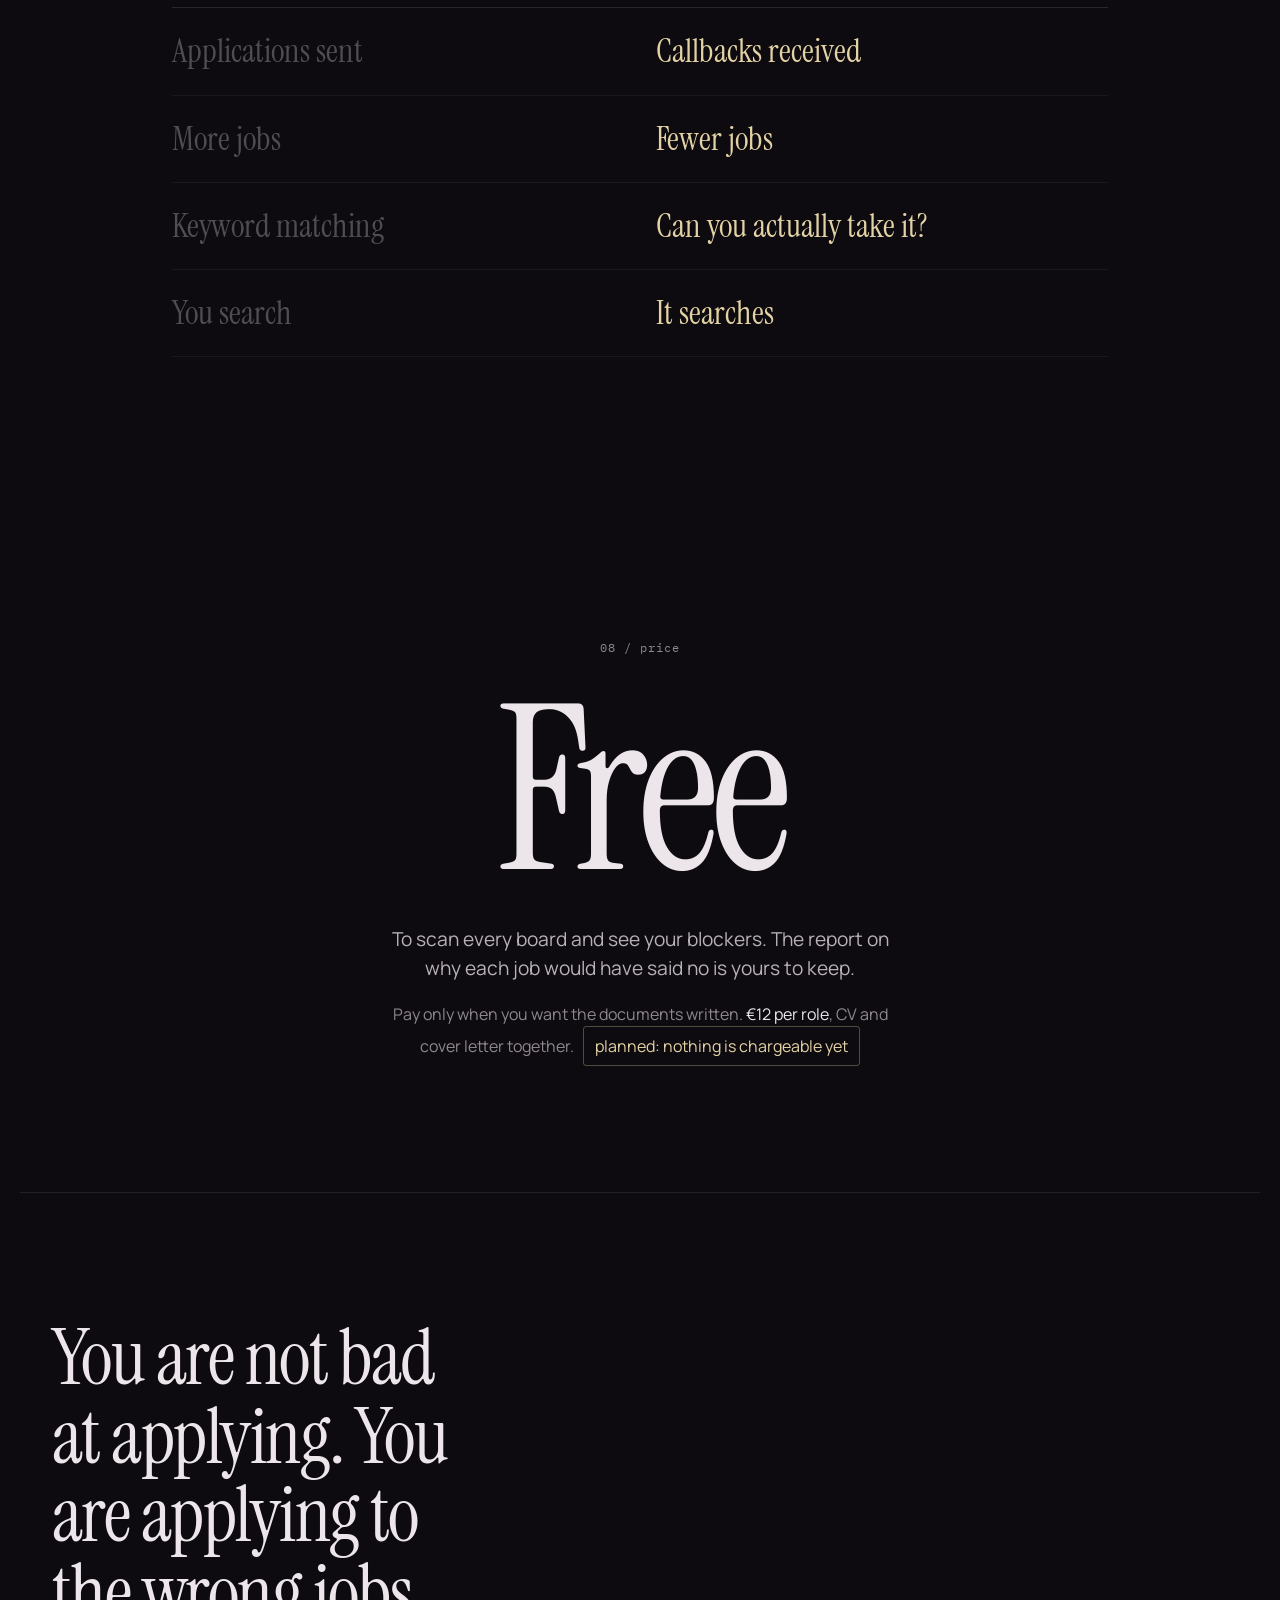
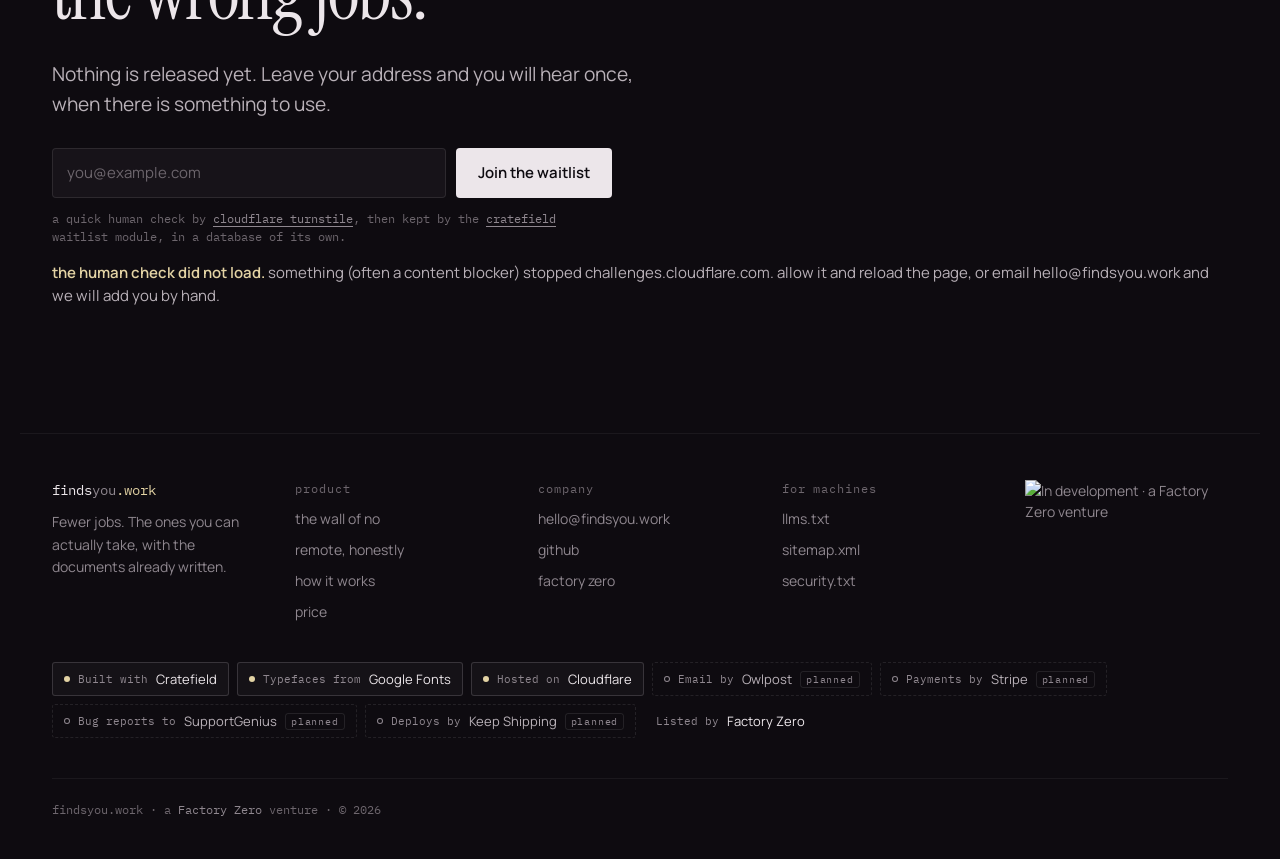
==== commit 55f62a66: "Copy: match the site to what ships today; Factory Zero status badge Co-authored-by: Colonizer Settle" ====
--- a/index.html
+++ b/index.html
@@ -588,6 +588,7 @@
       <a href="/sitemap.xml">sitemap.xml</a>
       <a href="/.well-known/security.txt">security.txt</a>
     </div>
+    <a href="https://factory0.ventures/ventures/findsyou-work/"><img src="https://factory0.ventures/badge/findsyou-work.svg" alt="In development · a Factory Zero venture" height="22"></a>
     <!-- built-with:start -->
     <ul class="built-with" aria-label="Built with">
       <li class="bw"><span class="bw__role">Built with</span> <a class="bw__name" href="https://cratefield.com/">Cratefield</a></li>
